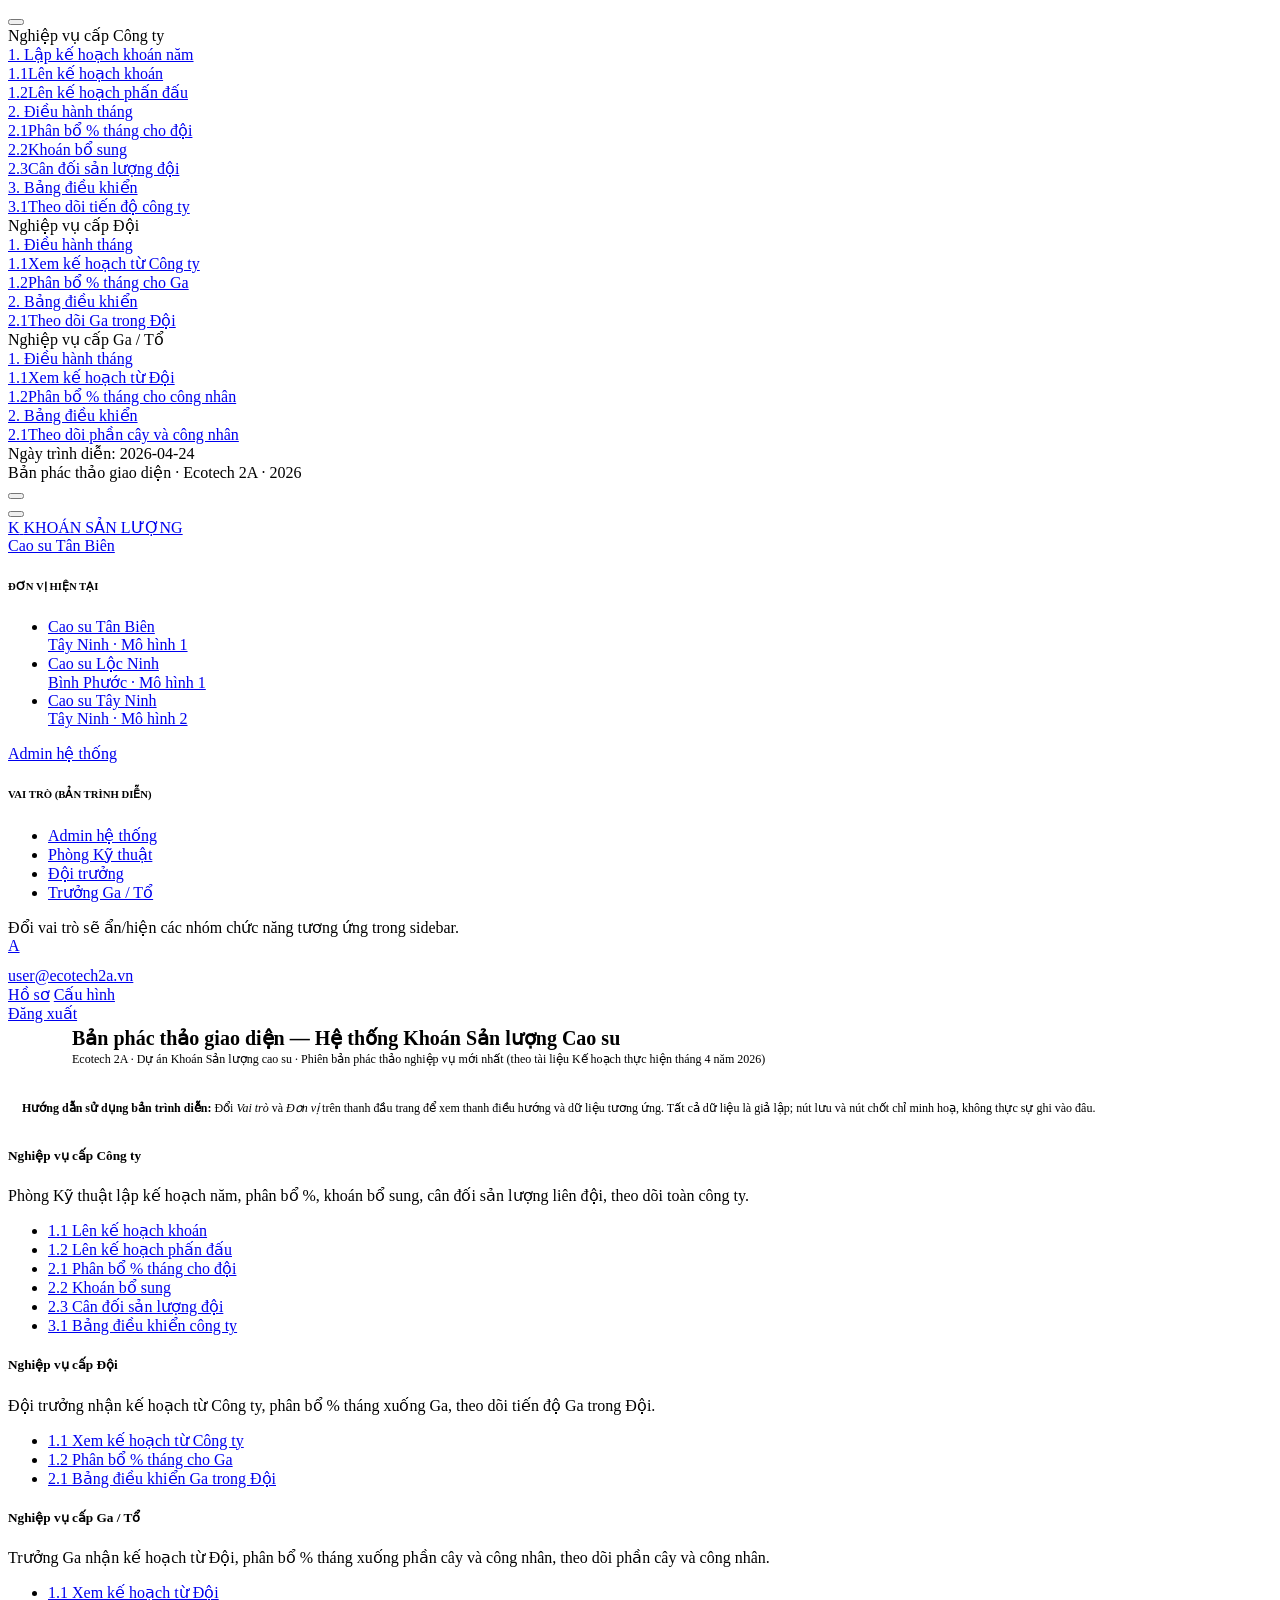
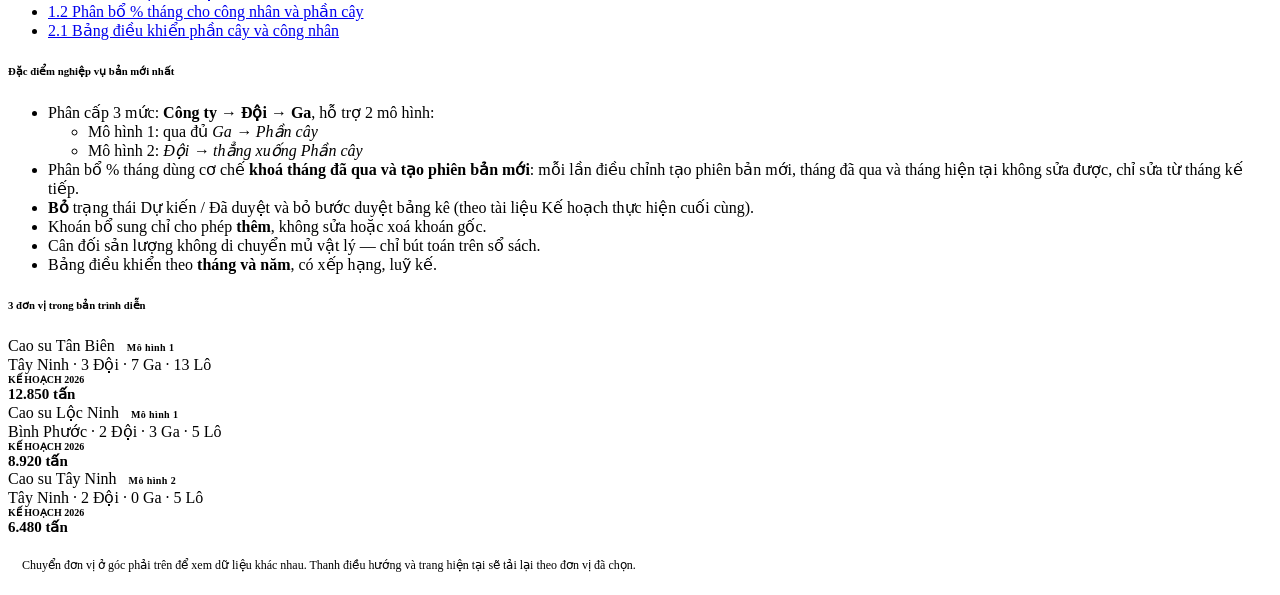
==== index.html @ 20c1fb29 "new ui" ====
<!DOCTYPE html>
<html lang="vi" data-bs-theme="dark">
<head>
	<meta charset="utf-8">
	<title>Khoán sản lượng — Trang chủ bản trình diễn</title>
	<meta name="viewport" content="width=device-width, initial-scale=1">
	<link href="../hud_admin_v2.3/template_html/dist/assets/css/vendor.min.css" rel="stylesheet">
	<link href="../hud_admin_v2.3/template_html/dist/assets/css/app.min.css" rel="stylesheet">
	<link href="_app.css" rel="stylesheet">
</head>
<body>
	<div id="app" class="app">
		<div id="content" class="app-content">

			<div class="ksl-page-header">
				<div class="page-icon"><i class="bi bi-house-door-fill"></i></div>
				<div>
					<h1>Bản phác thảo giao diện — Hệ thống Khoán Sản lượng Cao su</h1>
					<div class="subtitle">Ecotech 2A · Dự án Khoán Sản lượng cao su · Phiên bản phác thảo nghiệp vụ mới nhất (theo tài liệu Kế hoạch thực hiện tháng 4 năm 2026)</div>
				</div>
			</div>

			<div class="ksl-note info mb-3">
				<strong>Hướng dẫn sử dụng bản trình diễn:</strong> Đổi <em>Vai trò</em> và <em>Đơn vị</em> trên thanh đầu trang để xem thanh điều hướng và dữ liệu tương ứng. Tất cả dữ liệu là giả lập; nút lưu và nút chốt chỉ minh hoạ, không thực sự ghi vào đâu.
			</div>

			<div class="row">
				<div class="col-xl-4 col-lg-6 mb-3">
					<div class="card h-100">
						<div class="card-body">
							<div class="d-flex align-items-center mb-3">
								<i class="bi bi-building-fill fs-3 text-theme me-2"></i>
								<h5 class="mb-0 fw-bold">Nghiệp vụ cấp Công ty</h5>
							</div>
							<p class="small text-inverse text-opacity-60 mb-3">Phòng Kỹ thuật lập kế hoạch năm, phân bổ %, khoán bổ sung, cân đối sản lượng liên đội, theo dõi toàn công ty.</p>
							<ul class="list-unstyled small mb-3">
								<li class="mb-1"><a href="cty-1-1-ke-hoach-khoan.html" class="text-decoration-none text-inverse"><i class="bi bi-chevron-right me-1 text-theme"></i>1.1 Lên kế hoạch khoán</a></li>
								<li class="mb-1"><a href="cty-1-2-ke-hoach-phan-dau.html" class="text-decoration-none text-inverse"><i class="bi bi-chevron-right me-1 text-theme"></i>1.2 Lên kế hoạch phấn đấu</a></li>
								<li class="mb-1"><a href="cty-2-1-phan-bo-thang.html" class="text-decoration-none text-inverse"><i class="bi bi-chevron-right me-1 text-theme"></i>2.1 Phân bổ % tháng cho đội</a></li>
								<li class="mb-1"><a href="cty-2-2-khoan-bo-sung.html" class="text-decoration-none text-inverse"><i class="bi bi-chevron-right me-1 text-theme"></i>2.2 Khoán bổ sung</a></li>
								<li class="mb-1"><a href="cty-2-3-can-doi-san-luong.html" class="text-decoration-none text-inverse"><i class="bi bi-chevron-right me-1 text-theme"></i>2.3 Cân đối sản lượng đội</a></li>
								<li class="mb-1"><a href="cty-3-1-dashboard.html" class="text-decoration-none text-inverse"><i class="bi bi-chevron-right me-1 text-theme"></i>3.1 Bảng điều khiển công ty</a></li>
							</ul>
						</div>
						<div class="card-arrow">
							<div class="card-arrow-top-left"></div><div class="card-arrow-top-right"></div>
							<div class="card-arrow-bottom-left"></div><div class="card-arrow-bottom-right"></div>
						</div>
					</div>
				</div>

				<div class="col-xl-4 col-lg-6 mb-3">
					<div class="card h-100">
						<div class="card-body">
							<div class="d-flex align-items-center mb-3">
								<i class="bi bi-people-fill fs-3 text-warning me-2"></i>
								<h5 class="mb-0 fw-bold">Nghiệp vụ cấp Đội</h5>
							</div>
							<p class="small text-inverse text-opacity-60 mb-3">Đội trưởng nhận kế hoạch từ Công ty, phân bổ % tháng xuống Ga, theo dõi tiến độ Ga trong Đội.</p>
							<ul class="list-unstyled small mb-3">
								<li class="mb-1"><a href="doi-1-1-xem-kh.html" class="text-decoration-none text-inverse"><i class="bi bi-chevron-right me-1 text-warning"></i>1.1 Xem kế hoạch từ Công ty</a></li>
								<li class="mb-1"><a href="doi-1-2-phan-bo-thang.html" class="text-decoration-none text-inverse"><i class="bi bi-chevron-right me-1 text-warning"></i>1.2 Phân bổ % tháng cho Ga</a></li>
								<li class="mb-1"><a href="doi-2-1-dashboard.html" class="text-decoration-none text-inverse"><i class="bi bi-chevron-right me-1 text-warning"></i>2.1 Bảng điều khiển Ga trong Đội</a></li>
							</ul>
						</div>
						<div class="card-arrow">
							<div class="card-arrow-top-left"></div><div class="card-arrow-top-right"></div>
							<div class="card-arrow-bottom-left"></div><div class="card-arrow-bottom-right"></div>
						</div>
					</div>
				</div>

				<div class="col-xl-4 col-lg-6 mb-3">
					<div class="card h-100">
						<div class="card-body">
							<div class="d-flex align-items-center mb-3">
								<i class="bi bi-diagram-3-fill fs-3 text-info me-2"></i>
								<h5 class="mb-0 fw-bold">Nghiệp vụ cấp Ga / Tổ</h5>
							</div>
							<p class="small text-inverse text-opacity-60 mb-3">Trưởng Ga nhận kế hoạch từ Đội, phân bổ % tháng xuống phần cây và công nhân, theo dõi phần cây và công nhân.</p>
							<ul class="list-unstyled small mb-3">
								<li class="mb-1"><a href="ga-1-1-xem-kh.html" class="text-decoration-none text-inverse"><i class="bi bi-chevron-right me-1 text-info"></i>1.1 Xem kế hoạch từ Đội</a></li>
								<li class="mb-1"><a href="ga-1-2-phan-bo-thang.html" class="text-decoration-none text-inverse"><i class="bi bi-chevron-right me-1 text-info"></i>1.2 Phân bổ % tháng cho công nhân và phần cây</a></li>
								<li class="mb-1"><a href="ga-2-1-dashboard.html" class="text-decoration-none text-inverse"><i class="bi bi-chevron-right me-1 text-info"></i>2.1 Bảng điều khiển phần cây và công nhân</a></li>
							</ul>
						</div>
						<div class="card-arrow">
							<div class="card-arrow-top-left"></div><div class="card-arrow-top-right"></div>
							<div class="card-arrow-bottom-left"></div><div class="card-arrow-bottom-right"></div>
						</div>
					</div>
				</div>
			</div>

			<div class="row mt-2">
				<div class="col-lg-6 mb-3">
					<div class="card h-100">
						<div class="card-body">
							<h6 class="fw-bold mb-3"><i class="bi bi-lightbulb-fill me-2 text-theme"></i>Đặc điểm nghiệp vụ bản mới nhất</h6>
							<ul class="small text-inverse text-opacity-75 ps-3 mb-0">
								<li>Phân cấp 3 mức: <strong>Công ty → Đội → Ga</strong>, hỗ trợ 2 mô hình:
									<ul class="mt-1">
										<li>Mô hình 1: qua đủ <em>Ga → Phần cây</em></li>
										<li>Mô hình 2: <em>Đội → thẳng xuống Phần cây</em></li>
									</ul>
								</li>
								<li class="mt-1">Phân bổ % tháng dùng cơ chế <strong>khoá tháng đã qua và tạo phiên bản mới</strong>: mỗi lần điều chỉnh tạo phiên bản mới, tháng đã qua và tháng hiện tại không sửa được, chỉ sửa từ tháng kế tiếp.</li>
								<li class="mt-1"><strong>Bỏ</strong> trạng thái Dự kiến / Đã duyệt và bỏ bước duyệt bảng kê (theo tài liệu Kế hoạch thực hiện cuối cùng).</li>
								<li class="mt-1">Khoán bổ sung chỉ cho phép <strong>thêm</strong>, không sửa hoặc xoá khoán gốc.</li>
								<li class="mt-1">Cân đối sản lượng không di chuyển mủ vật lý — chỉ bút toán trên sổ sách.</li>
								<li class="mt-1">Bảng điều khiển theo <strong>tháng và năm</strong>, có xếp hạng, luỹ kế.</li>
							</ul>
						</div>
						<div class="card-arrow">
							<div class="card-arrow-top-left"></div><div class="card-arrow-top-right"></div>
							<div class="card-arrow-bottom-left"></div><div class="card-arrow-bottom-right"></div>
						</div>
					</div>
				</div>

				<div class="col-lg-6 mb-3">
					<div class="card h-100">
						<div class="card-body">
							<h6 class="fw-bold mb-3"><i class="bi bi-building-gear me-2 text-theme"></i>3 đơn vị trong bản trình diễn</h6>
							<div class="row g-2" id="company-cards"></div>
							<div class="ksl-note mt-3 mb-0">
								Chuyển đơn vị ở góc phải trên để xem dữ liệu khác nhau. Thanh điều hướng và trang hiện tại sẽ tải lại theo đơn vị đã chọn.
							</div>
						</div>
						<div class="card-arrow">
							<div class="card-arrow-top-left"></div><div class="card-arrow-top-right"></div>
							<div class="card-arrow-bottom-left"></div><div class="card-arrow-bottom-right"></div>
						</div>
					</div>
				</div>
			</div>

		</div>
	</div>

	<script src="_data.js"></script>
	<script src="_shell.js"></script>
	<script>Shell.render({ activePageId: 'home', scope: 'none' });</script>

	<script src="../hud_admin_v2.3/template_html/dist/assets/js/vendor.min.js"></script>
	<script src="../hud_admin_v2.3/template_html/dist/assets/js/app.min.js"></script>

	<script>
	(function () {
		const box = document.getElementById('company-cards');
		if (!box) return;
		box.innerHTML = KSL_DATA.companies.map(c => {
			const teamCount = c.teams.length;
			const stationCount = c.teams.reduce((s, t) => s + (t.stations ? t.stations.length : 0), 0);
			const lotCount = KSL_DATA.flatLots(c).length;
			return `<div class="col-12">
				<div class="d-flex align-items-center p-2 rounded-3" style="background:rgba(var(--bs-inverse-rgb),0.04);border:1px solid rgba(var(--bs-inverse-rgb),0.06);">
					<div class="me-2 fs-4 text-theme"><i class="bi ${c.logoIcon}"></i></div>
					<div class="flex-1">
						<div class="fw-bold">${c.name}
							<span class="ksl-model-tag ms-2">Mô hình ${c.model}</span>
						</div>
						<div class="small text-inverse text-opacity-50">${c.address} · ${teamCount} Đội · ${stationCount} Ga · ${lotCount} Lô</div>
					</div>
					<div class="ksl-stat-inline text-end me-2">
						<div class="lbl">Kế hoạch ${KSL_DATA.currentYear}</div>
						<div class="val">${KSL_DATA.fmtTon(c.plans[KSL_DATA.currentYear] ? c.plans[KSL_DATA.currentYear].total : 0)}</div>
					</div>
				</div>
			</div>`;
		}).join('');
	})();
	</script>
</body>
</html>
---- _app.css ----
/* ============================================================
 * Khoán Sản lượng Cao su — Custom overrides
 * ============================================================ */

/* Scope bar (thanh ngữ cảnh công ty/đội/ga) */
.ksl-scope-bar {
  font-size: 12px;
}
.ksl-scope-bar .form-select-sm {
  font-size: 12px;
  background-color: rgba(var(--bs-inverse-rgb), 0.06);
  border-color: rgba(var(--bs-inverse-rgb), 0.15);
  color: var(--bs-inverse);
}

/* Thẻ chỉ số tổng quan */
.ksl-kpi {
  padding: 16px 18px;
  border-radius: 8px;
  background: rgba(var(--bs-inverse-rgb), 0.04);
  border: 1px solid rgba(var(--bs-inverse-rgb), 0.08);
  position: relative;
  overflow: hidden;
  min-height: 110px;
}
.ksl-kpi .lbl {
  font-size: 10px;
  font-weight: 800;
  letter-spacing: .05em;
  text-transform: uppercase;
  color: rgba(var(--bs-inverse-rgb), 0.5);
  margin-bottom: 8px;
}
.ksl-kpi .val {
  font-size: 28px;
  font-weight: 800;
  line-height: 1.1;
  color: var(--bs-inverse);
}
.ksl-kpi .unit {
  font-size: 13px;
  font-weight: 500;
  opacity: 0.6;
  margin-left: 3px;
}
.ksl-kpi .sub {
  margin-top: 10px;
  font-size: 11px;
  color: rgba(var(--bs-inverse-rgb), 0.55);
}
.ksl-kpi.accent-theme { border-color: rgba(var(--bs-theme-rgb), 0.3); background: rgba(var(--bs-theme-rgb), 0.06); }
.ksl-kpi.accent-theme .val { color: var(--bs-theme); }
.ksl-kpi.accent-warn { border-color: rgba(var(--bs-warning-rgb), 0.3); background: rgba(var(--bs-warning-rgb), 0.06); }
.ksl-kpi.accent-warn .val { color: var(--bs-warning); }
.ksl-kpi.accent-danger { border-color: rgba(var(--bs-danger-rgb), 0.3); background: rgba(var(--bs-danger-rgb), 0.06); }
.ksl-kpi.accent-danger .val { color: var(--bs-danger); }
.ksl-kpi.accent-info { border-color: rgba(var(--bs-info-rgb), 0.3); background: rgba(var(--bs-info-rgb), 0.06); }
.ksl-kpi.accent-info .val { color: var(--bs-info); }

/* Status badges */
.ksl-status {
  display: inline-flex; align-items: center; gap: 4px;
  padding: 2px 8px;
  border-radius: 12px;
  font-size: 10.5px;
  font-weight: 700;
  letter-spacing: .02em;
}
.ksl-status.locked { background: rgba(var(--bs-success-rgb), 0.15); color: #5bd97a; }
.ksl-status.draft { background: rgba(var(--bs-warning-rgb), 0.15); color: #ffc940; }
.ksl-status.none  { background: rgba(var(--bs-inverse-rgb), 0.08); color: rgba(var(--bs-inverse-rgb), 0.5); }
.ksl-status.danger { background: rgba(var(--bs-danger-rgb), 0.15); color: #ff6b6b; }
.ksl-status.info { background: rgba(var(--bs-info-rgb), 0.15); color: #5bc0de; }

/* Bảng phân bổ % tháng */
.ksl-monthly-grid {
  font-size: 12px;
  border-collapse: separate;
  border-spacing: 0;
}
.ksl-monthly-grid th, .ksl-monthly-grid td {
  text-align: center;
  padding: 8px 6px;
  border: 1px solid rgba(var(--bs-inverse-rgb), 0.08);
}
.ksl-monthly-grid th {
  background: rgba(var(--bs-inverse-rgb), 0.05);
  font-weight: 700;
  color: rgba(var(--bs-inverse-rgb), 0.7);
  font-size: 11px;
  text-transform: uppercase;
}
.ksl-monthly-grid th.sticky-col,
.ksl-monthly-grid td.sticky-col {
  position: sticky;
  left: 0;
  background: var(--bs-component-bg);
  text-align: left;
  font-weight: 600;
  min-width: 180px;
  z-index: 2;
}
.ksl-monthly-grid td.month-past {
  background: rgba(var(--bs-inverse-rgb), 0.04);
  color: rgba(var(--bs-inverse-rgb), 0.55);
}
.ksl-monthly-grid td.month-current {
  background: rgba(var(--bs-warning-rgb), 0.1);
  color: var(--bs-warning);
  font-weight: 700;
}
.ksl-monthly-grid td.month-future {
  background: rgba(var(--bs-theme-rgb), 0.04);
}
.ksl-monthly-grid td.month-future input {
  background: transparent;
  border: 1px solid rgba(var(--bs-theme-rgb), 0.25);
  color: var(--bs-inverse);
  text-align: center;
  width: 60px;
  padding: 2px 4px;
  border-radius: 4px;
  font-weight: 700;
}
.ksl-monthly-grid td.month-future input:focus {
  outline: none;
  border-color: var(--bs-theme);
  background: rgba(var(--bs-theme-rgb), 0.1);
}
.ksl-monthly-grid td.readonly {
  color: rgba(var(--bs-inverse-rgb), 0.5);
}
.ksl-monthly-grid tr.total-row td {
  background: rgba(var(--bs-inverse-rgb), 0.08);
  font-weight: 800;
  color: var(--bs-inverse);
}
.ksl-monthly-grid tr.total-row td.sticky-col {
  background: rgba(var(--bs-inverse-rgb), 0.08);
}

/* Nhãn phiên bản */
.ksl-version-pill {
  display: inline-flex;
  align-items: center;
  gap: 6px;
  padding: 4px 10px;
  border-radius: 20px;
  background: rgba(var(--bs-theme-rgb), 0.1);
  border: 1px solid rgba(var(--bs-theme-rgb), 0.25);
  color: var(--bs-theme);
  font-size: 11px;
  font-weight: 700;
}

/* Timeline step */
.ksl-step-badge {
  display: inline-flex;
  align-items: center;
  gap: 6px;
  padding: 2px 10px;
  background: rgba(var(--bs-theme-rgb), 0.1);
  color: var(--bs-theme);
  border-radius: 4px;
  font-size: 11px;
  font-weight: 700;
}

/* Progress bar thinner */
.ksl-progress {
  height: 6px;
  border-radius: 3px;
  background: rgba(var(--bs-inverse-rgb), 0.08);
  overflow: hidden;
  position: relative;
}
.ksl-progress > span {
  display: block; height: 100%;
  background: var(--bs-theme);
  border-radius: 3px;
}
.ksl-progress > span.warn { background: var(--bs-warning); }
.ksl-progress > span.danger { background: var(--bs-danger); }
.ksl-progress > span.over { background: linear-gradient(90deg, var(--bs-theme) 0%, #fff 100%); }

/* Horizontal bar compact */
.ksl-hbar { height: 4px; border-radius: 2px; background: rgba(var(--bs-inverse-rgb), 0.1); position: relative; }
.ksl-hbar > span { display: block; height: 100%; border-radius: 2px; background: var(--bs-theme); }
.ksl-hbar > span.warn { background: var(--bs-warning); }
.ksl-hbar > span.danger { background: var(--bs-danger); }

/* Small stat */
.ksl-stat-inline .lbl { font-size: 10px; color: rgba(var(--bs-inverse-rgb), 0.5); text-transform: uppercase; font-weight: 700; }
.ksl-stat-inline .val { font-size: 15px; font-weight: 700; color: var(--bs-inverse); }

/* Model tag */
.ksl-model-tag {
  display: inline-block;
  padding: 2px 8px;
  border-radius: 4px;
  background: rgba(var(--bs-theme-rgb), 0.12);
  color: var(--bs-theme);
  font-size: 10px;
  font-weight: 700;
  letter-spacing: .04em;
}

/* Guideline box — note/warn */
.ksl-note {
  border-left: 3px solid var(--bs-theme);
  background: rgba(var(--bs-theme-rgb), 0.06);
  padding: 10px 14px;
  border-radius: 4px;
  margin: 12px 0;
  font-size: 12px;
  color: rgba(var(--bs-inverse-rgb), 0.8);
}
.ksl-note.warn {
  border-left-color: var(--bs-warning);
  background: rgba(var(--bs-warning-rgb), 0.06);
}
.ksl-note.info {
  border-left-color: var(--bs-info);
  background: rgba(var(--bs-info-rgb), 0.06);
}
.ksl-note strong { color: var(--bs-inverse); }

/* Table zebra subtle */
.table-ksl td, .table-ksl th { vertical-align: middle; }
.table-ksl thead th { font-size: 11px; text-transform: uppercase; letter-spacing: .03em; color: rgba(var(--bs-inverse-rgb), 0.6); }

/* Breadcrumb page header */
.ksl-page-header {
  display: flex; align-items: center; gap: 16px;
  margin-bottom: 20px;
}
.ksl-page-header .page-icon {
  width: 48px; height: 48px; border-radius: 10px;
  background: rgba(var(--bs-theme-rgb), 0.15);
  color: var(--bs-theme);
  display: flex; align-items: center; justify-content: center;
  font-size: 22px;
}
.ksl-page-header h1 {
  font-size: 20px; font-weight: 800; margin: 0; color: var(--bs-inverse);
}
.ksl-page-header .subtitle {
  font-size: 12px; color: rgba(var(--bs-inverse-rgb), 0.55);
  margin-top: 2px;
}

/* Ranking list */
.ksl-rank-row {
  display: flex; align-items: center; gap: 10px;
  padding: 8px 10px;
  border-radius: 6px;
  border: 1px solid rgba(var(--bs-inverse-rgb), 0.06);
  margin-bottom: 6px;
  background: rgba(var(--bs-inverse-rgb), 0.02);
}
.ksl-rank-row .rnk {
  width: 28px; height: 28px; border-radius: 50%;
  background: rgba(var(--bs-inverse-rgb), 0.08);
  display: flex; align-items: center; justify-content: center;
  font-weight: 800; font-size: 12px;
}
.ksl-rank-row .rnk.gold   { background: rgba(255, 193, 7, 0.2); color: #ffc107; }
.ksl-rank-row .rnk.silver { background: rgba(200, 200, 200, 0.2); color: #ccc; }
.ksl-rank-row .rnk.bronze { background: rgba(205, 127, 50, 0.2); color: #cd7f32; }

/* Input table cell */
.ksl-inline-input {
  background: transparent;
  border: 1px solid rgba(var(--bs-inverse-rgb), 0.15);
  color: var(--bs-inverse);
  border-radius: 4px;
  padding: 4px 8px;
  width: 100%;
  text-align: right;
}
.ksl-inline-input:focus {
  outline: none;
  border-color: var(--bs-theme);
}
.ksl-inline-input[readonly] {
  background: rgba(var(--bs-inverse-rgb), 0.04);
  color: rgba(var(--bs-inverse-rgb), 0.6);
}
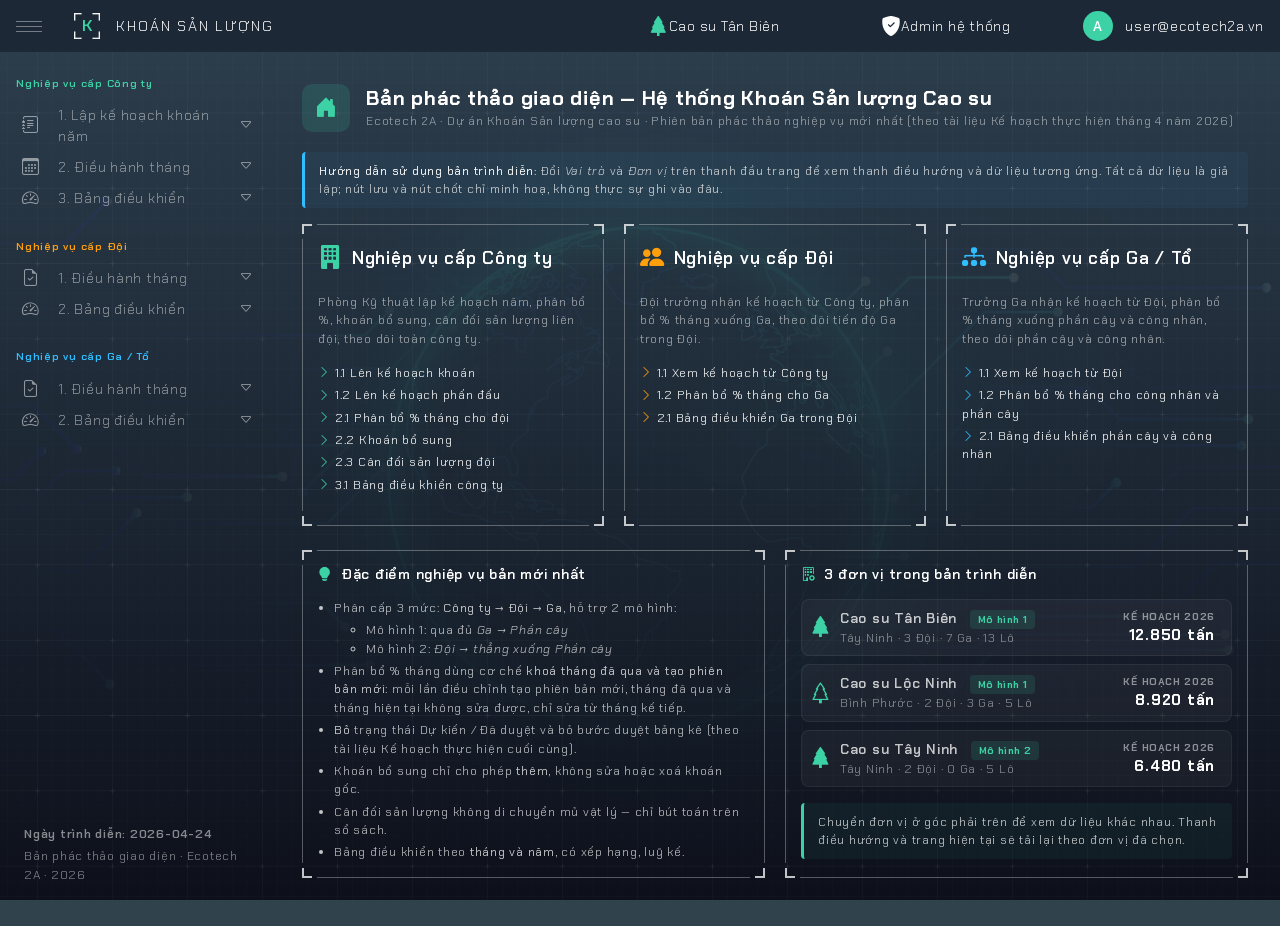
==== commit 13d0d06c: "update template" ====
--- a/index.html
+++ b/index.html
@@ -1,11 +1,11 @@
-<!DOCTYPE html>
+﻿<!DOCTYPE html>
 <html lang="vi" data-bs-theme="dark">
 <head>
 	<meta charset="utf-8">
 	<title>Khoán sản lượng — Trang chủ bản trình diễn</title>
 	<meta name="viewport" content="width=device-width, initial-scale=1">
-	<link href="../hud_admin_v2.3/template_html/dist/assets/css/vendor.min.css" rel="stylesheet">
-	<link href="../hud_admin_v2.3/template_html/dist/assets/css/app.min.css" rel="stylesheet">
+	<link href="hud_admin_v2.3/template_html/dist/assets/css/vendor.min.css" rel="stylesheet">
+	<link href="hud_admin_v2.3/template_html/dist/assets/css/app.min.css" rel="stylesheet">
 	<link href="_app.css" rel="stylesheet">
 </head>
 <body>
@@ -142,8 +142,8 @@
 	<script src="_shell.js"></script>
 	<script>Shell.render({ activePageId: 'home', scope: 'none' });</script>
 
-	<script src="../hud_admin_v2.3/template_html/dist/assets/js/vendor.min.js"></script>
-	<script src="../hud_admin_v2.3/template_html/dist/assets/js/app.min.js"></script>
+	<script src="hud_admin_v2.3/template_html/dist/assets/js/vendor.min.js"></script>
+	<script src="hud_admin_v2.3/template_html/dist/assets/js/app.min.js"></script>
 
 	<script>
 	(function () {
--- a/hud_admin_v2.3/template_html/dist/assets/css/app.min.css
+++ b/hud_admin_v2.3/template_html/dist/assets/css/app.min.css
@@ -0,0 +1,8 @@
+@charset "UTF-8";@import url(https://fonts.googleapis.com/css2?family=Chakra+Petch:wght@300;400;500;600;700&display=swap);/*!
+ * HUD v2.3.0 (https://seantheme.com/hud/)
+ * Copyright 2023 SeanTheme
+ *//*!
+ * Bootstrap  v5.3.2 (https://getbootstrap.com/)
+ * Copyright 2011-2023 The Bootstrap Authors
+ * Licensed under MIT (https://github.com/twbs/bootstrap/blob/main/LICENSE)
+ */:root,[data-bs-theme=light]{--bs-blue:#0271ff;--bs-indigo:#5c25ff;--bs-purple:#b90dff;--bs-pink:#e61079;--bs-red:#e00000;--bs-orange:#ff9f0c;--bs-yellow:#f9e80d;--bs-green:#148922;--bs-teal:#249d79;--bs-cyan:#009be3;--bs-black:#000000;--bs-white:#FFFFFF;--bs-gray:#526872;--bs-gray-dark:#35434a;--bs-gray-100:#c0cacf;--bs-gray-200:#a8b6bc;--bs-gray-300:#90a2aa;--bs-gray-400:#798e98;--bs-gray-500:#617a86;--bs-gray-600:#526872;--bs-gray-700:#44555e;--bs-gray-800:#35434a;--bs-gray-900:#273136;--bs-default:#798e98;--bs-theme:#249d79;--bs-theme-color:#FFFFFF;--bs-primary:#0271ff;--bs-secondary:#798e98;--bs-warning:#ff9f0c;--bs-danger:#e00000;--bs-success:#249d79;--bs-inverse:#000000;--bs-info:#009be3;--bs-dark:#35434a;--bs-black:#000000;--bs-white:#FFFFFF;--bs-purple:#b90dff;--bs-indigo:#5c25ff;--bs-red:#e00000;--bs-pink:#e61079;--bs-green:#148922;--bs-yellow:#f9e80d;--bs-teal:#249d79;--bs-muted:#617a86;--bs-light:#c0cacf;--bs-lime:#50b00a;--bs-gray-100:#c0cacf;--bs-gray-200:#a8b6bc;--bs-gray-300:#90a2aa;--bs-gray-400:#798e98;--bs-gray-500:#617a86;--bs-gray-600:#526872;--bs-gray-700:#44555e;--bs-gray-800:#35434a;--bs-gray-900:#273136;--bs-default-rgb:121,142,152;--bs-theme-rgb:36,157,121;--bs-theme-color-rgb:255,255,255;--bs-primary-rgb:2,113,255;--bs-secondary-rgb:121,142,152;--bs-warning-rgb:255,159,12;--bs-danger-rgb:224,0,0;--bs-success-rgb:36,157,121;--bs-inverse-rgb:0,0,0;--bs-info-rgb:0,155,227;--bs-dark-rgb:53,67,74;--bs-black-rgb:0,0,0;--bs-white-rgb:255,255,255;--bs-purple-rgb:185,13,255;--bs-indigo-rgb:92,37,255;--bs-red-rgb:224,0,0;--bs-pink-rgb:230,16,121;--bs-green-rgb:20,137,34;--bs-yellow-rgb:249,232,13;--bs-teal-rgb:36,157,121;--bs-muted-rgb:97,122,134;--bs-light-rgb:192,202,207;--bs-lime-rgb:80,176,10;--bs-gray-100-rgb:192,202,207;--bs-gray-200-rgb:168,182,188;--bs-gray-300-rgb:144,162,170;--bs-gray-400-rgb:121,142,152;--bs-gray-500-rgb:97,122,134;--bs-gray-600-rgb:82,104,114;--bs-gray-700-rgb:68,85,94;--bs-gray-800-rgb:53,67,74;--bs-gray-900-rgb:39,49,54;--bs-primary-text-emphasis:#012d66;--bs-secondary-text-emphasis:#30393d;--bs-success-text-emphasis:#0e3f30;--bs-info-text-emphasis:#003e5b;--bs-warning-text-emphasis:#664005;--bs-danger-text-emphasis:#5a0000;--bs-light-text-emphasis:#44555e;--bs-dark-text-emphasis:#44555e;--bs-primary-bg-subtle:#cce3ff;--bs-secondary-bg-subtle:#c0cacf;--bs-success-bg-subtle:#d0e7d3;--bs-info-bg-subtle:#ccebf9;--bs-warning-bg-subtle:#fefacf;--bs-danger-bg-subtle:#f9cccc;--bs-light-bg-subtle:#e0e5e7;--bs-dark-bg-subtle:#798e98;--bs-primary-border-subtle:#9ac6ff;--bs-secondary-border-subtle:#a8b6bc;--bs-success-border-subtle:#a1d0a7;--bs-info-border-subtle:#99d7f4;--bs-warning-border-subtle:#fdf69e;--bs-danger-border-subtle:#f39999;--bs-light-border-subtle:#a8b6bc;--bs-dark-border-subtle:#617a86;--bs-white-rgb:255,255,255;--bs-black-rgb:0,0,0;--bs-font-sans-serif:system-ui,-apple-system,"Segoe UI",Roboto,"Helvetica Neue","Noto Sans","Liberation Sans",Arial,sans-serif,"Apple Color Emoji","Segoe UI Emoji","Segoe UI Symbol","Noto Color Emoji";--bs-font-monospace:SFMono-Regular,Menlo,Monaco,Consolas,"Liberation Mono","Courier New",monospace;--bs-gradient:linear-gradient(180deg, rgba(255, 255, 255, 0.15), rgba(255, 255, 255, 0));--bs-body-font-family:"Chakra Petch",sans-serif;--bs-body-font-size:0.875rem;--bs-body-font-weight:400;--bs-body-line-height:1.5;--bs-body-color:rgba(0, 0, 0, 0.75);--bs-body-color-rgb:0,0,0;--bs-body-bg:#FFFFFF;--bs-body-bg-rgb:255,255,255;--bs-emphasis-color:#000000;--bs-emphasis-color-rgb:0,0,0;--bs-secondary-color:rgba(0, 0, 0, 0.75);--bs-secondary-color-rgb:0,0,0;--bs-secondary-bg:#c0cacf;--bs-secondary-bg-rgb:192,202,207;--bs-tertiary-color:rgba(0, 0, 0, 0.5);--bs-tertiary-color-rgb:0,0,0;--bs-tertiary-bg:rgba(0, 0, 0, 0.1);--bs-tertiary-bg-rgb:0,0,0;--bs-heading-color:#000000;--bs-link-color:#249d79;--bs-link-color-rgb:36,157,121;--bs-link-decoration:underline;--bs-link-hover-color:rgba(36, 157, 121, 0.5);--bs-link-hover-color-rgb:36,157,121;--bs-code-color:#e61079;--bs-highlight-color:rgba(0, 0, 0, 0.75);--bs-highlight-bg:#fefacf;--bs-border-width:1px;--bs-border-style:solid;--bs-border-color:rgba(0, 0, 0, 0.2);--bs-border-color-translucent:rgba(0, 0, 0, 0.1);--bs-border-radius:4px;--bs-border-radius-sm:2px;--bs-border-radius-lg:8px;--bs-border-radius-xl:1rem;--bs-border-radius-xxl:2rem;--bs-border-radius-2xl:var(--bs-border-radius-xxl);--bs-border-radius-pill:50rem;--bs-box-shadow:0 0.5rem 1rem rgba(var(--bs-inverse-rgb), 0.075);--bs-box-shadow-sm:0 0.125rem 0.25rem rgba(var(--bs-inverse-rgb), 0.035);--bs-box-shadow-lg:0 1rem 3rem rgba(var(--bs-inverse-rgb), 0.175);--bs-box-shadow-inset:inset 0 1px 2px rgba(var(--bs-inverse-rgb), 0.075);--bs-focus-ring-width:0.25rem;--bs-focus-ring-opacity:0.25;--bs-focus-ring-color:rgba(2, 113, 255, 0.25);--bs-form-valid-color:#249d79;--bs-form-valid-border-color:#249d79;--bs-form-invalid-color:#e00000;--bs-form-invalid-border-color:#e00000}[data-bs-theme=dark]{color-scheme:dark;--bs-body-color:rgba(255, 255, 255, 0.75);--bs-body-color-rgb:255,255,255;--bs-body-bg:#1d2835;--bs-body-bg-rgb:29,40,53;--bs-emphasis-color:#c0cacf;--bs-emphasis-color-rgb:192,202,207;--bs-secondary-color:rgba(255, 255, 255, 0.75);--bs-secondary-color-rgb:255,255,255;--bs-secondary-bg:#35434a;--bs-secondary-bg-rgb:53,67,74;--bs-tertiary-color:rgba(255, 255, 255, 0.5);--bs-tertiary-color-rgb:255,255,255;--bs-tertiary-bg:rgba(0, 0, 0, 0.1);--bs-tertiary-bg-rgb:0,0,0;--bs-primary-text-emphasis:#67aaff;--bs-secondary-text-emphasis:#90a2aa;--bs-success-text-emphasis:#72b87a;--bs-info-text-emphasis:#66c3ee;--bs-warning-text-emphasis:#fbf16e;--bs-danger-text-emphasis:#ec6666;--bs-light-text-emphasis:#c0cacf;--bs-dark-text-emphasis:#90a2aa;--bs-primary-bg-subtle:#001733;--bs-secondary-bg-subtle:#273136;--bs-success-bg-subtle:#041b07;--bs-info-bg-subtle:#001f2d;--bs-warning-bg-subtle:#322e03;--bs-danger-bg-subtle:#2d0000;--bs-light-bg-subtle:#35434a;--bs-dark-bg-subtle:#1b2225;--bs-primary-border-subtle:#014499;--bs-secondary-border-subtle:#44555e;--bs-success-border-subtle:#0c5214;--bs-info-border-subtle:#003e5b;--bs-warning-border-subtle:#645d05;--bs-danger-border-subtle:#860000;--bs-light-border-subtle:#44555e;--bs-dark-border-subtle:#35434a;--bs-heading-color:#fff;--bs-link-color:#67aaff;--bs-link-hover-color:#9ac6ff;--bs-link-color-rgb:103,170,255;--bs-link-hover-color-rgb:154,198,255;--bs-code-color:#f070af;--bs-highlight-color:rgba(255, 255, 255, 0.75);--bs-highlight-bg:#645d05;--bs-border-color:rgba(255, 255, 255, 0.25);--bs-border-color-translucent:rgba(255, 255, 255, 0.25);--bs-form-valid-color:#72b87a;--bs-form-valid-border-color:#72b87a;--bs-form-invalid-color:#ec6666;--bs-form-invalid-border-color:#ec6666}*,::after,::before{box-sizing:border-box}@media (prefers-reduced-motion:no-preference){:root{scroll-behavior:smooth}}body{margin:0;font-family:var(--bs-body-font-family);font-size:var(--bs-body-font-size);font-weight:var(--bs-body-font-weight);line-height:var(--bs-body-line-height);color:var(--bs-body-color);text-align:var(--bs-body-text-align);background-color:var(--bs-body-bg);-webkit-text-size-adjust:100%;-webkit-tap-highlight-color:transparent}hr{margin:1rem 0;color:inherit;border:0;border-top:var(--bs-border-width) solid;opacity:.25}.h1,.h2,.h3,.h4,.h5,.h6,h1,h2,h3,h4,h5,h6{margin-top:0;margin-bottom:.5rem;font-weight:600;line-height:1.2;color:var(--bs-heading-color)}.h1,h1{font-size:calc(1.34375rem + 1.125vw)}@media (min-width:1200px){.h1,h1{font-size:2.1875rem}}.h2,h2{font-size:calc(1.3rem + .6vw)}@media (min-width:1200px){.h2,h2{font-size:1.75rem}}.h3,h3{font-size:calc(1.278125rem + .3375vw)}@media (min-width:1200px){.h3,h3{font-size:1.53125rem}}.h4,h4{font-size:calc(1.25625rem + .075vw)}@media (min-width:1200px){.h4,h4{font-size:1.3125rem}}.h5,h5{font-size:1.09375rem}.h6,h6{font-size:.875rem}p{margin-top:0;margin-bottom:1rem}abbr[title]{-webkit-text-decoration:underline dotted;text-decoration:underline dotted;cursor:help;-webkit-text-decoration-skip-ink:none;text-decoration-skip-ink:none}address{margin-bottom:1rem;font-style:normal;line-height:inherit}ol,ul{padding-left:2rem}dl,ol,ul{margin-top:0;margin-bottom:1rem}ol ol,ol ul,ul ol,ul ul{margin-bottom:0}dt{font-weight:600}dd{margin-bottom:.5rem;margin-left:0}blockquote{margin:0 0 1rem}b,strong{font-weight:bolder}.small,small{font-size:.875em}.mark,mark{padding:.1875em;color:var(--bs-highlight-color);background-color:var(--bs-highlight-bg)}sub,sup{position:relative;font-size:.75em;line-height:0;vertical-align:baseline}sub{bottom:-.25em}sup{top:-.5em}a{color:rgba(var(--bs-link-color-rgb),var(--bs-link-opacity,1));text-decoration:underline}a:hover{--bs-link-color-rgb:var(--bs-link-hover-color-rgb)}a:not([href]):not([class]),a:not([href]):not([class]):hover{color:inherit;text-decoration:none}code,kbd,pre,samp{font-family:var(--bs-font-monospace);font-size:1em}pre{display:block;margin-top:0;margin-bottom:1rem;overflow:auto;font-size:.875em}pre code{font-size:inherit;color:inherit;word-break:normal}code{font-size:.875em;color:var(--bs-code-color);word-wrap:break-word}a>code{color:inherit}kbd{padding:.1875rem .375rem;font-size:.875em;color:var(--bs-body-bg);background-color:var(--bs-body-color);border-radius:2px}kbd kbd{padding:0;font-size:1em}figure{margin:0 0 1rem}img,svg{vertical-align:middle}table{caption-side:bottom;border-collapse:collapse}caption{padding-top:.5rem;padding-bottom:.5rem;color:#798e98;text-align:left}th{text-align:inherit;text-align:-webkit-match-parent}tbody,td,tfoot,th,thead,tr{border-color:inherit;border-style:solid;border-width:0}label{display:inline-block}button{border-radius:0}button:focus:not(:focus-visible){outline:0}button,input,optgroup,select,textarea{margin:0;font-family:inherit;font-size:inherit;line-height:inherit}button,select{text-transform:none}[role=button]{cursor:pointer}select{word-wrap:normal}select:disabled{opacity:1}[list]:not([type=date]):not([type=datetime-local]):not([type=month]):not([type=week]):not([type=time])::-webkit-calendar-picker-indicator{display:none!important}[type=button],[type=reset],[type=submit],button{-webkit-appearance:button}[type=button]:not(:disabled),[type=reset]:not(:disabled),[type=submit]:not(:disabled),button:not(:disabled){cursor:pointer}::-moz-focus-inner{padding:0;border-style:none}textarea{resize:vertical}fieldset{min-width:0;padding:0;margin:0;border:0}legend{float:left;width:100%;padding:0;margin-bottom:.5rem;font-size:calc(1.275rem + .3vw);line-height:inherit}@media (min-width:1200px){legend{font-size:1.5rem}}legend+*{clear:left}::-webkit-datetime-edit-day-field,::-webkit-datetime-edit-fields-wrapper,::-webkit-datetime-edit-hour-field,::-webkit-datetime-edit-minute,::-webkit-datetime-edit-month-field,::-webkit-datetime-edit-text,::-webkit-datetime-edit-year-field{padding:0}::-webkit-inner-spin-button{height:auto}[type=search]{-webkit-appearance:textfield;outline-offset:-2px}::-webkit-search-decoration{-webkit-appearance:none}::-webkit-color-swatch-wrapper{padding:0}::file-selector-button{font:inherit;-webkit-appearance:button}output{display:inline-block}iframe{border:0}summary{display:list-item;cursor:pointer}progress{vertical-align:baseline}[hidden]{display:none!important}.lead{font-size:1.09375rem;font-weight:300}.display-1{font-size:calc(1.625rem + 4.5vw);font-weight:300;line-height:1.2}@media (min-width:1200px){.display-1{font-size:5rem}}.display-2{font-size:calc(1.575rem + 3.9vw);font-weight:300;line-height:1.2}@media (min-width:1200px){.display-2{font-size:4.5rem}}.display-3{font-size:calc(1.525rem + 3.3vw);font-weight:300;line-height:1.2}@media (min-width:1200px){.display-3{font-size:4rem}}.display-4{font-size:calc(1.475rem + 2.7vw);font-weight:300;line-height:1.2}@media (min-width:1200px){.display-4{font-size:3.5rem}}.display-5{font-size:calc(1.425rem + 2.1vw);font-weight:300;line-height:1.2}@media (min-width:1200px){.display-5{font-size:3rem}}.display-6{font-size:calc(1.375rem + 1.5vw);font-weight:300;line-height:1.2}@media (min-width:1200px){.display-6{font-size:2.5rem}}.list-unstyled{padding-left:0;list-style:none}.list-inline{padding-left:0;list-style:none}.list-inline-item{display:inline-block}.list-inline-item:not(:last-child){margin-right:.5rem}.initialism{font-size:.875em;text-transform:uppercase}.blockquote{margin-bottom:1rem;font-size:1.09375rem}.blockquote>:last-child{margin-bottom:0}.blockquote-footer{margin-top:-1rem;margin-bottom:1rem;font-size:.875em;color:#526872}.blockquote-footer::before{content:"— "}.img-fluid{max-width:100%;height:auto}.img-thumbnail{padding:.25rem;background-color:var(--bs-body-bg);border:var(--bs-border-width) solid var(--bs-border-color);border-radius:var(--bs-border-radius);max-width:100%;height:auto}.figure{display:inline-block}.figure-img{margin-bottom:.5rem;line-height:1}.figure-caption{font-size:.875em;color:var(--bs-secondary-color)}.container,.container-fluid,.container-lg,.container-md,.container-sm,.container-xl,.container-xxl{--bs-gutter-x:20px;--bs-gutter-y:0;width:100%;padding-right:calc(var(--bs-gutter-x) * .5);padding-left:calc(var(--bs-gutter-x) * .5);margin-right:auto;margin-left:auto}@media (min-width:576px){.container,.container-sm{max-width:540px}}@media (min-width:768px){.container,.container-md,.container-sm{max-width:720px}}@media (min-width:992px){.container,.container-lg,.container-md,.container-sm{max-width:960px}}@media (min-width:1200px){.container,.container-lg,.container-md,.container-sm,.container-xl{max-width:1140px}}@media (min-width:1660px){.container,.container-lg,.container-md,.container-sm,.container-xl,.container-xxl{max-width:1320px}}:root{--bs-breakpoint-xs:0;--bs-breakpoint-sm:576px;--bs-breakpoint-md:768px;--bs-breakpoint-lg:992px;--bs-breakpoint-xl:1200px;--bs-breakpoint-xxl:1660px;--bs-breakpoint-xxxl:1900px}.row{--bs-gutter-x:20px;--bs-gutter-y:0;display:flex;flex-wrap:wrap;margin-top:calc(-1 * var(--bs-gutter-y));margin-right:calc(-.5 * var(--bs-gutter-x));margin-left:calc(-.5 * var(--bs-gutter-x))}.row>*{flex-shrink:0;width:100%;max-width:100%;padding-right:calc(var(--bs-gutter-x) * .5);padding-left:calc(var(--bs-gutter-x) * .5);margin-top:var(--bs-gutter-y)}.col{flex:1 0 0%}.row-cols-auto>*{flex:0 0 auto;width:auto}.row-cols-1>*{flex:0 0 auto;width:100%}.row-cols-2>*{flex:0 0 auto;width:50%}.row-cols-3>*{flex:0 0 auto;width:33.33333333%}.row-cols-4>*{flex:0 0 auto;width:25%}.row-cols-5>*{flex:0 0 auto;width:20%}.row-cols-6>*{flex:0 0 auto;width:16.66666667%}.col-auto{flex:0 0 auto;width:auto}.col-1{flex:0 0 auto;width:8.33333333%}.col-2{flex:0 0 auto;width:16.66666667%}.col-3{flex:0 0 auto;width:25%}.col-4{flex:0 0 auto;width:33.33333333%}.col-5{flex:0 0 auto;width:41.66666667%}.col-6{flex:0 0 auto;width:50%}.col-7{flex:0 0 auto;width:58.33333333%}.col-8{flex:0 0 auto;width:66.66666667%}.col-9{flex:0 0 auto;width:75%}.col-10{flex:0 0 auto;width:83.33333333%}.col-11{flex:0 0 auto;width:91.66666667%}.col-12{flex:0 0 auto;width:100%}.offset-1{margin-left:8.33333333%}.offset-2{margin-left:16.66666667%}.offset-3{margin-left:25%}.offset-4{margin-left:33.33333333%}.offset-5{margin-left:41.66666667%}.offset-6{margin-left:50%}.offset-7{margin-left:58.33333333%}.offset-8{margin-left:66.66666667%}.offset-9{margin-left:75%}.offset-10{margin-left:83.33333333%}.offset-11{margin-left:91.66666667%}.g-0,.gx-0{--bs-gutter-x:0}.g-0,.gy-0{--bs-gutter-y:0}.g-1,.gx-1{--bs-gutter-x:0.25rem}.g-1,.gy-1{--bs-gutter-y:0.25rem}.g-2,.gx-2{--bs-gutter-x:0.5rem}.g-2,.gy-2{--bs-gutter-y:0.5rem}.g-3,.gx-3{--bs-gutter-x:1rem}.g-3,.gy-3{--bs-gutter-y:1rem}.g-4,.gx-4{--bs-gutter-x:1.5rem}.g-4,.gy-4{--bs-gutter-y:1.5rem}.g-5,.gx-5{--bs-gutter-x:3rem}.g-5,.gy-5{--bs-gutter-y:3rem}@media (min-width:576px){.col-sm{flex:1 0 0%}.row-cols-sm-auto>*{flex:0 0 auto;width:auto}.row-cols-sm-1>*{flex:0 0 auto;width:100%}.row-cols-sm-2>*{flex:0 0 auto;width:50%}.row-cols-sm-3>*{flex:0 0 auto;width:33.33333333%}.row-cols-sm-4>*{flex:0 0 auto;width:25%}.row-cols-sm-5>*{flex:0 0 auto;width:20%}.row-cols-sm-6>*{flex:0 0 auto;width:16.66666667%}.col-sm-auto{flex:0 0 auto;width:auto}.col-sm-1{flex:0 0 auto;width:8.33333333%}.col-sm-2{flex:0 0 auto;width:16.66666667%}.col-sm-3{flex:0 0 auto;width:25%}.col-sm-4{flex:0 0 auto;width:33.33333333%}.col-sm-5{flex:0 0 auto;width:41.66666667%}.col-sm-6{flex:0 0 auto;width:50%}.col-sm-7{flex:0 0 auto;width:58.33333333%}.col-sm-8{flex:0 0 auto;width:66.66666667%}.col-sm-9{flex:0 0 auto;width:75%}.col-sm-10{flex:0 0 auto;width:83.33333333%}.col-sm-11{flex:0 0 auto;width:91.66666667%}.col-sm-12{flex:0 0 auto;width:100%}.offset-sm-0{margin-left:0}.offset-sm-1{margin-left:8.33333333%}.offset-sm-2{margin-left:16.66666667%}.offset-sm-3{margin-left:25%}.offset-sm-4{margin-left:33.33333333%}.offset-sm-5{margin-left:41.66666667%}.offset-sm-6{margin-left:50%}.offset-sm-7{margin-left:58.33333333%}.offset-sm-8{margin-left:66.66666667%}.offset-sm-9{margin-left:75%}.offset-sm-10{margin-left:83.33333333%}.offset-sm-11{margin-left:91.66666667%}.g-sm-0,.gx-sm-0{--bs-gutter-x:0}.g-sm-0,.gy-sm-0{--bs-gutter-y:0}.g-sm-1,.gx-sm-1{--bs-gutter-x:0.25rem}.g-sm-1,.gy-sm-1{--bs-gutter-y:0.25rem}.g-sm-2,.gx-sm-2{--bs-gutter-x:0.5rem}.g-sm-2,.gy-sm-2{--bs-gutter-y:0.5rem}.g-sm-3,.gx-sm-3{--bs-gutter-x:1rem}.g-sm-3,.gy-sm-3{--bs-gutter-y:1rem}.g-sm-4,.gx-sm-4{--bs-gutter-x:1.5rem}.g-sm-4,.gy-sm-4{--bs-gutter-y:1.5rem}.g-sm-5,.gx-sm-5{--bs-gutter-x:3rem}.g-sm-5,.gy-sm-5{--bs-gutter-y:3rem}}@media (min-width:768px){.col-md{flex:1 0 0%}.row-cols-md-auto>*{flex:0 0 auto;width:auto}.row-cols-md-1>*{flex:0 0 auto;width:100%}.row-cols-md-2>*{flex:0 0 auto;width:50%}.row-cols-md-3>*{flex:0 0 auto;width:33.33333333%}.row-cols-md-4>*{flex:0 0 auto;width:25%}.row-cols-md-5>*{flex:0 0 auto;width:20%}.row-cols-md-6>*{flex:0 0 auto;width:16.66666667%}.col-md-auto{flex:0 0 auto;width:auto}.col-md-1{flex:0 0 auto;width:8.33333333%}.col-md-2{flex:0 0 auto;width:16.66666667%}.col-md-3{flex:0 0 auto;width:25%}.col-md-4{flex:0 0 auto;width:33.33333333%}.col-md-5{flex:0 0 auto;width:41.66666667%}.col-md-6{flex:0 0 auto;width:50%}.col-md-7{flex:0 0 auto;width:58.33333333%}.col-md-8{flex:0 0 auto;width:66.66666667%}.col-md-9{flex:0 0 auto;width:75%}.col-md-10{flex:0 0 auto;width:83.33333333%}.col-md-11{flex:0 0 auto;width:91.66666667%}.col-md-12{flex:0 0 auto;width:100%}.offset-md-0{margin-left:0}.offset-md-1{margin-left:8.33333333%}.offset-md-2{margin-left:16.66666667%}.offset-md-3{margin-left:25%}.offset-md-4{margin-left:33.33333333%}.offset-md-5{margin-left:41.66666667%}.offset-md-6{margin-left:50%}.offset-md-7{margin-left:58.33333333%}.offset-md-8{margin-left:66.66666667%}.offset-md-9{margin-left:75%}.offset-md-10{margin-left:83.33333333%}.offset-md-11{margin-left:91.66666667%}.g-md-0,.gx-md-0{--bs-gutter-x:0}.g-md-0,.gy-md-0{--bs-gutter-y:0}.g-md-1,.gx-md-1{--bs-gutter-x:0.25rem}.g-md-1,.gy-md-1{--bs-gutter-y:0.25rem}.g-md-2,.gx-md-2{--bs-gutter-x:0.5rem}.g-md-2,.gy-md-2{--bs-gutter-y:0.5rem}.g-md-3,.gx-md-3{--bs-gutter-x:1rem}.g-md-3,.gy-md-3{--bs-gutter-y:1rem}.g-md-4,.gx-md-4{--bs-gutter-x:1.5rem}.g-md-4,.gy-md-4{--bs-gutter-y:1.5rem}.g-md-5,.gx-md-5{--bs-gutter-x:3rem}.g-md-5,.gy-md-5{--bs-gutter-y:3rem}}@media (min-width:992px){.col-lg{flex:1 0 0%}.row-cols-lg-auto>*{flex:0 0 auto;width:auto}.row-cols-lg-1>*{flex:0 0 auto;width:100%}.row-cols-lg-2>*{flex:0 0 auto;width:50%}.row-cols-lg-3>*{flex:0 0 auto;width:33.33333333%}.row-cols-lg-4>*{flex:0 0 auto;width:25%}.row-cols-lg-5>*{flex:0 0 auto;width:20%}.row-cols-lg-6>*{flex:0 0 auto;width:16.66666667%}.col-lg-auto{flex:0 0 auto;width:auto}.col-lg-1{flex:0 0 auto;width:8.33333333%}.col-lg-2{flex:0 0 auto;width:16.66666667%}.col-lg-3{flex:0 0 auto;width:25%}.col-lg-4{flex:0 0 auto;width:33.33333333%}.col-lg-5{flex:0 0 auto;width:41.66666667%}.col-lg-6{flex:0 0 auto;width:50%}.col-lg-7{flex:0 0 auto;width:58.33333333%}.col-lg-8{flex:0 0 auto;width:66.66666667%}.col-lg-9{flex:0 0 auto;width:75%}.col-lg-10{flex:0 0 auto;width:83.33333333%}.col-lg-11{flex:0 0 auto;width:91.66666667%}.col-lg-12{flex:0 0 auto;width:100%}.offset-lg-0{margin-left:0}.offset-lg-1{margin-left:8.33333333%}.offset-lg-2{margin-left:16.66666667%}.offset-lg-3{margin-left:25%}.offset-lg-4{margin-left:33.33333333%}.offset-lg-5{margin-left:41.66666667%}.offset-lg-6{margin-left:50%}.offset-lg-7{margin-left:58.33333333%}.offset-lg-8{margin-left:66.66666667%}.offset-lg-9{margin-left:75%}.offset-lg-10{margin-left:83.33333333%}.offset-lg-11{margin-left:91.66666667%}.g-lg-0,.gx-lg-0{--bs-gutter-x:0}.g-lg-0,.gy-lg-0{--bs-gutter-y:0}.g-lg-1,.gx-lg-1{--bs-gutter-x:0.25rem}.g-lg-1,.gy-lg-1{--bs-gutter-y:0.25rem}.g-lg-2,.gx-lg-2{--bs-gutter-x:0.5rem}.g-lg-2,.gy-lg-2{--bs-gutter-y:0.5rem}.g-lg-3,.gx-lg-3{--bs-gutter-x:1rem}.g-lg-3,.gy-lg-3{--bs-gutter-y:1rem}.g-lg-4,.gx-lg-4{--bs-gutter-x:1.5rem}.g-lg-4,.gy-lg-4{--bs-gutter-y:1.5rem}.g-lg-5,.gx-lg-5{--bs-gutter-x:3rem}.g-lg-5,.gy-lg-5{--bs-gutter-y:3rem}}@media (min-width:1200px){.col-xl{flex:1 0 0%}.row-cols-xl-auto>*{flex:0 0 auto;width:auto}.row-cols-xl-1>*{flex:0 0 auto;width:100%}.row-cols-xl-2>*{flex:0 0 auto;width:50%}.row-cols-xl-3>*{flex:0 0 auto;width:33.33333333%}.row-cols-xl-4>*{flex:0 0 auto;width:25%}.row-cols-xl-5>*{flex:0 0 auto;width:20%}.row-cols-xl-6>*{flex:0 0 auto;width:16.66666667%}.col-xl-auto{flex:0 0 auto;width:auto}.col-xl-1{flex:0 0 auto;width:8.33333333%}.col-xl-2{flex:0 0 auto;width:16.66666667%}.col-xl-3{flex:0 0 auto;width:25%}.col-xl-4{flex:0 0 auto;width:33.33333333%}.col-xl-5{flex:0 0 auto;width:41.66666667%}.col-xl-6{flex:0 0 auto;width:50%}.col-xl-7{flex:0 0 auto;width:58.33333333%}.col-xl-8{flex:0 0 auto;width:66.66666667%}.col-xl-9{flex:0 0 auto;width:75%}.col-xl-10{flex:0 0 auto;width:83.33333333%}.col-xl-11{flex:0 0 auto;width:91.66666667%}.col-xl-12{flex:0 0 auto;width:100%}.offset-xl-0{margin-left:0}.offset-xl-1{margin-left:8.33333333%}.offset-xl-2{margin-left:16.66666667%}.offset-xl-3{margin-left:25%}.offset-xl-4{margin-left:33.33333333%}.offset-xl-5{margin-left:41.66666667%}.offset-xl-6{margin-left:50%}.offset-xl-7{margin-left:58.33333333%}.offset-xl-8{margin-left:66.66666667%}.offset-xl-9{margin-left:75%}.offset-xl-10{margin-left:83.33333333%}.offset-xl-11{margin-left:91.66666667%}.g-xl-0,.gx-xl-0{--bs-gutter-x:0}.g-xl-0,.gy-xl-0{--bs-gutter-y:0}.g-xl-1,.gx-xl-1{--bs-gutter-x:0.25rem}.g-xl-1,.gy-xl-1{--bs-gutter-y:0.25rem}.g-xl-2,.gx-xl-2{--bs-gutter-x:0.5rem}.g-xl-2,.gy-xl-2{--bs-gutter-y:0.5rem}.g-xl-3,.gx-xl-3{--bs-gutter-x:1rem}.g-xl-3,.gy-xl-3{--bs-gutter-y:1rem}.g-xl-4,.gx-xl-4{--bs-gutter-x:1.5rem}.g-xl-4,.gy-xl-4{--bs-gutter-y:1.5rem}.g-xl-5,.gx-xl-5{--bs-gutter-x:3rem}.g-xl-5,.gy-xl-5{--bs-gutter-y:3rem}}@media (min-width:1660px){.col-xxl{flex:1 0 0%}.row-cols-xxl-auto>*{flex:0 0 auto;width:auto}.row-cols-xxl-1>*{flex:0 0 auto;width:100%}.row-cols-xxl-2>*{flex:0 0 auto;width:50%}.row-cols-xxl-3>*{flex:0 0 auto;width:33.33333333%}.row-cols-xxl-4>*{flex:0 0 auto;width:25%}.row-cols-xxl-5>*{flex:0 0 auto;width:20%}.row-cols-xxl-6>*{flex:0 0 auto;width:16.66666667%}.col-xxl-auto{flex:0 0 auto;width:auto}.col-xxl-1{flex:0 0 auto;width:8.33333333%}.col-xxl-2{flex:0 0 auto;width:16.66666667%}.col-xxl-3{flex:0 0 auto;width:25%}.col-xxl-4{flex:0 0 auto;width:33.33333333%}.col-xxl-5{flex:0 0 auto;width:41.66666667%}.col-xxl-6{flex:0 0 auto;width:50%}.col-xxl-7{flex:0 0 auto;width:58.33333333%}.col-xxl-8{flex:0 0 auto;width:66.66666667%}.col-xxl-9{flex:0 0 auto;width:75%}.col-xxl-10{flex:0 0 auto;width:83.33333333%}.col-xxl-11{flex:0 0 auto;width:91.66666667%}.col-xxl-12{flex:0 0 auto;width:100%}.offset-xxl-0{margin-left:0}.offset-xxl-1{margin-left:8.33333333%}.offset-xxl-2{margin-left:16.66666667%}.offset-xxl-3{margin-left:25%}.offset-xxl-4{margin-left:33.33333333%}.offset-xxl-5{margin-left:41.66666667%}.offset-xxl-6{margin-left:50%}.offset-xxl-7{margin-left:58.33333333%}.offset-xxl-8{margin-left:66.66666667%}.offset-xxl-9{margin-left:75%}.offset-xxl-10{margin-left:83.33333333%}.offset-xxl-11{margin-left:91.66666667%}.g-xxl-0,.gx-xxl-0{--bs-gutter-x:0}.g-xxl-0,.gy-xxl-0{--bs-gutter-y:0}.g-xxl-1,.gx-xxl-1{--bs-gutter-x:0.25rem}.g-xxl-1,.gy-xxl-1{--bs-gutter-y:0.25rem}.g-xxl-2,.gx-xxl-2{--bs-gutter-x:0.5rem}.g-xxl-2,.gy-xxl-2{--bs-gutter-y:0.5rem}.g-xxl-3,.gx-xxl-3{--bs-gutter-x:1rem}.g-xxl-3,.gy-xxl-3{--bs-gutter-y:1rem}.g-xxl-4,.gx-xxl-4{--bs-gutter-x:1.5rem}.g-xxl-4,.gy-xxl-4{--bs-gutter-y:1.5rem}.g-xxl-5,.gx-xxl-5{--bs-gutter-x:3rem}.g-xxl-5,.gy-xxl-5{--bs-gutter-y:3rem}}@media (min-width:1900px){.col-xxxl{flex:1 0 0%}.row-cols-xxxl-auto>*{flex:0 0 auto;width:auto}.row-cols-xxxl-1>*{flex:0 0 auto;width:100%}.row-cols-xxxl-2>*{flex:0 0 auto;width:50%}.row-cols-xxxl-3>*{flex:0 0 auto;width:33.33333333%}.row-cols-xxxl-4>*{flex:0 0 auto;width:25%}.row-cols-xxxl-5>*{flex:0 0 auto;width:20%}.row-cols-xxxl-6>*{flex:0 0 auto;width:16.66666667%}.col-xxxl-auto{flex:0 0 auto;width:auto}.col-xxxl-1{flex:0 0 auto;width:8.33333333%}.col-xxxl-2{flex:0 0 auto;width:16.66666667%}.col-xxxl-3{flex:0 0 auto;width:25%}.col-xxxl-4{flex:0 0 auto;width:33.33333333%}.col-xxxl-5{flex:0 0 auto;width:41.66666667%}.col-xxxl-6{flex:0 0 auto;width:50%}.col-xxxl-7{flex:0 0 auto;width:58.33333333%}.col-xxxl-8{flex:0 0 auto;width:66.66666667%}.col-xxxl-9{flex:0 0 auto;width:75%}.col-xxxl-10{flex:0 0 auto;width:83.33333333%}.col-xxxl-11{flex:0 0 auto;width:91.66666667%}.col-xxxl-12{flex:0 0 auto;width:100%}.offset-xxxl-0{margin-left:0}.offset-xxxl-1{margin-left:8.33333333%}.offset-xxxl-2{margin-left:16.66666667%}.offset-xxxl-3{margin-left:25%}.offset-xxxl-4{margin-left:33.33333333%}.offset-xxxl-5{margin-left:41.66666667%}.offset-xxxl-6{margin-left:50%}.offset-xxxl-7{margin-left:58.33333333%}.offset-xxxl-8{margin-left:66.66666667%}.offset-xxxl-9{margin-left:75%}.offset-xxxl-10{margin-left:83.33333333%}.offset-xxxl-11{margin-left:91.66666667%}.g-xxxl-0,.gx-xxxl-0{--bs-gutter-x:0}.g-xxxl-0,.gy-xxxl-0{--bs-gutter-y:0}.g-xxxl-1,.gx-xxxl-1{--bs-gutter-x:0.25rem}.g-xxxl-1,.gy-xxxl-1{--bs-gutter-y:0.25rem}.g-xxxl-2,.gx-xxxl-2{--bs-gutter-x:0.5rem}.g-xxxl-2,.gy-xxxl-2{--bs-gutter-y:0.5rem}.g-xxxl-3,.gx-xxxl-3{--bs-gutter-x:1rem}.g-xxxl-3,.gy-xxxl-3{--bs-gutter-y:1rem}.g-xxxl-4,.gx-xxxl-4{--bs-gutter-x:1.5rem}.g-xxxl-4,.gy-xxxl-4{--bs-gutter-y:1.5rem}.g-xxxl-5,.gx-xxxl-5{--bs-gutter-x:3rem}.g-xxxl-5,.gy-xxxl-5{--bs-gutter-y:3rem}}.table{--bs-table-color-type:initial;--bs-table-bg-type:initial;--bs-table-color-state:initial;--bs-table-bg-state:initial;--bs-table-color:var(--bs-body-color);--bs-table-bg:transparent;--bs-table-border-color:var(--bs-border-color);--bs-table-accent-bg:transparent;--bs-table-striped-color:var(--bs-body-color);--bs-table-striped-bg:rgba(var(--bs-inverse-rgb), 0.1);--bs-table-active-color:var(--bs-body-color);--bs-table-active-bg:rgba(var(--bs-inverse-rgb), 0.1);--bs-table-hover-color:var(--bs-body-color);--bs-table-hover-bg:rgba(var(--bs-inverse-rgb), 0.075);width:100%;margin-bottom:1rem;vertical-align:top;border-color:var(--bs-table-border-color)}.table>:not(caption)>*>*{padding:.5rem .5rem;color:var(--bs-table-color-state,var(--bs-table-color-type,var(--bs-table-color)));background-color:var(--bs-table-bg);border-bottom-width:var(--bs-border-width);box-shadow:inset 0 0 0 9999px var(--bs-table-bg-state,var(--bs-table-bg-type,var(--bs-table-accent-bg)))}.table>tbody{vertical-align:inherit}.table>thead{vertical-align:bottom}.table-group-divider{border-top:calc(var(--bs-border-width) * 2) solid currentcolor}.caption-top{caption-side:top}.table-sm>:not(caption)>*>*{padding:.25rem .25rem}.table-bordered>:not(caption)>*{border-width:var(--bs-border-width) 0}.table-bordered>:not(caption)>*>*{border-width:0 var(--bs-border-width)}.table-borderless>:not(caption)>*>*{border-bottom-width:0}.table-borderless>:not(:first-child){border-top-width:0}.table-striped>tbody>tr:nth-of-type(odd)>*{--bs-table-color-type:var(--bs-table-striped-color);--bs-table-bg-type:var(--bs-table-striped-bg)}.table-striped-columns>:not(caption)>tr>:nth-child(even){--bs-table-color-type:var(--bs-table-striped-color);--bs-table-bg-type:var(--bs-table-striped-bg)}.table-active{--bs-table-color-state:var(--bs-table-active-color);--bs-table-bg-state:var(--bs-table-active-bg)}.table-hover>tbody>tr:hover>*{--bs-table-color-state:var(--bs-table-hover-color);--bs-table-bg-state:var(--bs-table-hover-bg)}.table-primary{--bs-table-color:#000000;--bs-table-bg:#cce3ff;--bs-table-border-color:#b8cce6;--bs-table-striped-bg:#b8cce6;--bs-table-striped-color:#000000;--bs-table-active-bg:#b8cce6;--bs-table-active-color:#000000;--bs-table-hover-bg:#bdd2ec;--bs-table-hover-color:#000000;color:var(--bs-table-color);border-color:var(--bs-table-border-color)}.table-secondary{--bs-table-color:#000000;--bs-table-bg:#e4e8ea;--bs-table-border-color:#cdd1d3;--bs-table-striped-bg:#cdd1d3;--bs-table-striped-color:#000000;--bs-table-active-bg:#cdd1d3;--bs-table-active-color:#000000;--bs-table-hover-bg:#d3d7d8;--bs-table-hover-color:#000000;color:var(--bs-table-color);border-color:var(--bs-table-border-color)}.table-success{--bs-table-color:#000000;--bs-table-bg:#d3ebe4;--bs-table-border-color:#bed4cd;--bs-table-striped-bg:#bed4cd;--bs-table-striped-color:#000000;--bs-table-active-bg:#bed4cd;--bs-table-active-color:#000000;--bs-table-hover-bg:#c3d9d3;--bs-table-hover-color:#000000;color:var(--bs-table-color);border-color:var(--bs-table-border-color)}.table-info{--bs-table-color:#000000;--bs-table-bg:#ccebf9;--bs-table-border-color:#b8d4e0;--bs-table-striped-bg:#b8d4e0;--bs-table-striped-color:#000000;--bs-table-active-bg:#b8d4e0;--bs-table-active-color:#000000;--bs-table-hover-bg:#bdd9e6;--bs-table-hover-color:#000000;color:var(--bs-table-color);border-color:var(--bs-table-border-color)}.table-warning{--bs-table-color:#000000;--bs-table-bg:#ffecce;--bs-table-border-color:#e6d4b9;--bs-table-striped-bg:#e6d4b9;--bs-table-striped-color:#000000;--bs-table-active-bg:#e6d4b9;--bs-table-active-color:#000000;--bs-table-hover-bg:#ecdabf;--bs-table-hover-color:#000000;color:var(--bs-table-color);border-color:var(--bs-table-border-color)}.table-danger{--bs-table-color:#000000;--bs-table-bg:#f9cccc;--bs-table-border-color:#e0b8b8;--bs-table-striped-bg:#e0b8b8;--bs-table-striped-color:#000000;--bs-table-active-bg:#e0b8b8;--bs-table-active-color:#000000;--bs-table-hover-bg:#e6bdbd;--bs-table-hover-color:#000000;color:var(--bs-table-color);border-color:var(--bs-table-border-color)}.table-light{--bs-table-color:#000000;--bs-table-bg:#c0cacf;--bs-table-border-color:#adb6ba;--bs-table-striped-bg:#adb6ba;--bs-table-striped-color:#000000;--bs-table-active-bg:#adb6ba;--bs-table-active-color:#000000;--bs-table-hover-bg:#b2bbbf;--bs-table-hover-color:#000000;color:var(--bs-table-color);border-color:var(--bs-table-border-color)}.table-dark{--bs-table-color:#FFFFFF;--bs-table-bg:#35434a;--bs-table-border-color:#49565c;--bs-table-striped-bg:#49565c;--bs-table-striped-color:#FFFFFF;--bs-table-active-bg:#49565c;--bs-table-active-color:#FFFFFF;--bs-table-hover-bg:#445158;--bs-table-hover-color:#FFFFFF;color:var(--bs-table-color);border-color:var(--bs-table-border-color)}.table-responsive{overflow-x:auto;-webkit-overflow-scrolling:touch}@media (max-width:575.98px){.table-responsive-sm{overflow-x:auto;-webkit-overflow-scrolling:touch}}@media (max-width:767.98px){.table-responsive-md{overflow-x:auto;-webkit-overflow-scrolling:touch}}@media (max-width:991.98px){.table-responsive-lg{overflow-x:auto;-webkit-overflow-scrolling:touch}}@media (max-width:1199.98px){.table-responsive-xl{overflow-x:auto;-webkit-overflow-scrolling:touch}}@media (max-width:1659.98px){.table-responsive-xxl{overflow-x:auto;-webkit-overflow-scrolling:touch}}@media (max-width:1899.98px){.table-responsive-xxxl{overflow-x:auto;-webkit-overflow-scrolling:touch}}.form-label{margin-bottom:.5rem}.col-form-label{padding-top:calc(.375rem + var(--bs-border-width));padding-bottom:calc(.375rem + var(--bs-border-width));margin-bottom:0;font-size:inherit;line-height:1.5}.col-form-label-lg{padding-top:calc(.5rem + var(--bs-border-width));padding-bottom:calc(.5rem + var(--bs-border-width));font-size:1rem}.col-form-label-sm{padding-top:calc(.25rem + var(--bs-border-width));padding-bottom:calc(.25rem + var(--bs-border-width));font-size:.8125rem}.form-text{margin-top:.25rem;font-size:.875em;color:#798e98}.form-control{display:block;width:100%;padding:.375rem .75rem;font-size:.875rem;font-weight:400;line-height:1.5;color:var(--bs-body-color);-webkit-appearance:none;-moz-appearance:none;appearance:none;background-color:transparent;background-clip:padding-box;border:var(--bs-border-width) solid var(--bs-border-color);border-radius:4px;transition:border-color .15s ease-in-out,box-shadow .15s ease-in-out}@media (prefers-reduced-motion:reduce){.form-control{transition:none}}.form-control[type=file]{overflow:hidden}.form-control[type=file]:not(:disabled):not([readonly]){cursor:pointer}.form-control:focus{color:var(--bs-body-color);background-color:transparent;border-color:rgba(var(--bs-inverse-rgb),.5);outline:0;box-shadow:0 0 0 .25rem rgba(var(--bs-inverse-rgb),.25)}.form-control::-webkit-date-and-time-value{min-width:85px;height:1.5em;margin:0}.form-control::-webkit-datetime-edit{display:block;padding:0}.form-control::-moz-placeholder{color:rgba(var(--bs-body-color-rgb),.5);opacity:1}.form-control::placeholder{color:rgba(var(--bs-body-color-rgb),.5);opacity:1}.form-control:disabled{background-color:var(--bs-form-control-disabled-bg);opacity:1}.form-control::file-selector-button{padding:.375rem .75rem;margin:-.375rem -.75rem;margin-inline-end:.75rem;color:var(--bs-body-color);background-color:var(--bs-tertiary-bg);pointer-events:none;border-color:inherit;border-style:solid;border-width:0;border-inline-end-width:var(--bs-border-width);border-radius:0;transition:color .15s ease-in-out,background-color .15s ease-in-out,border-color .15s ease-in-out,box-shadow .15s ease-in-out}@media (prefers-reduced-motion:reduce){.form-control::file-selector-button{transition:none}}.form-control:hover:not(:disabled):not([readonly])::file-selector-button{background-color:var(--bs-border-color)}.form-control-plaintext{display:block;width:100%;padding:.375rem 0;margin-bottom:0;line-height:1.5;color:var(--bs-body-color);background-color:transparent;border:solid transparent;border-width:var(--bs-border-width) 0}.form-control-plaintext:focus{outline:0}.form-control-plaintext.form-control-lg,.form-control-plaintext.form-control-sm{padding-right:0;padding-left:0}.form-control-sm{min-height:calc(1.5em + .5rem + calc(var(--bs-border-width) * 2));padding:.25rem .5rem;font-size:.8125rem;border-radius:2px}.form-control-sm::file-selector-button{padding:.25rem .5rem;margin:-.25rem -.5rem;margin-inline-end:.5rem}.form-control-lg{min-height:calc(1.5em + 1rem + calc(var(--bs-border-width) * 2));padding:.5rem 1rem;font-size:1rem;border-radius:8px}.form-control-lg::file-selector-button{padding:.5rem 1rem;margin:-.5rem -1rem;margin-inline-end:1rem}textarea.form-control{min-height:calc(1.5em + .75rem + calc(var(--bs-border-width) * 2))}textarea.form-control-sm{min-height:calc(1.5em + .5rem + calc(var(--bs-border-width) * 2))}textarea.form-control-lg{min-height:calc(1.5em + 1rem + calc(var(--bs-border-width) * 2))}.form-control-color{width:3rem;height:calc(1.5em + .75rem + calc(var(--bs-border-width) * 2));padding:.375rem}.form-control-color:not(:disabled):not([readonly]){cursor:pointer}.form-control-color::-moz-color-swatch{border:0!important;border-radius:4px}.form-control-color::-webkit-color-swatch{border:0!important;border-radius:4px}.form-control-color.form-control-sm{height:calc(1.5em + .5rem + calc(var(--bs-border-width) * 2))}.form-control-color.form-control-lg{height:calc(1.5em + 1rem + calc(var(--bs-border-width) * 2))}.form-select{--bs-form-select-bg-img:url("data:image/svg+xml,%3csvg xmlns='http://www.w3.org/2000/svg' viewBox='0 0 16 16'%3e%3cpath fill='none' stroke='%2335434a' stroke-linecap='round' stroke-linejoin='round' stroke-width='2' d='m2 5 6 6 6-6'/%3e%3c/svg%3e");display:block;width:100%;padding:.375rem 2.25rem .375rem .75rem;font-size:.875rem;font-weight:400;line-height:1.5;color:var(--bs-body-color);-webkit-appearance:none;-moz-appearance:none;appearance:none;background-color:transparent;background-image:var(--bs-form-select-bg-img),var(--bs-form-select-bg-icon,none);background-repeat:no-repeat;background-position:right .75rem center;background-size:16px 12px;border:var(--bs-border-width) solid var(--bs-border-color);border-radius:4px;transition:border-color .15s ease-in-out,box-shadow .15s ease-in-out}@media (prefers-reduced-motion:reduce){.form-select{transition:none}}.form-select:focus{border-color:rgba(var(--bs-inverse-rgb),.5);outline:0;box-shadow:0 0 0 .25rem rgba(var(--bs-inverse-rgb),.25)}.form-select[multiple],.form-select[size]:not([size="1"]){padding-right:.75rem;background-image:none}.form-select:disabled{background-color:var(--bs-form-control-disabled-bg)}.form-select:-moz-focusring{color:transparent;text-shadow:0 0 0 var(--bs-body-color)}.form-select-sm{padding-top:.25rem;padding-bottom:.25rem;padding-left:.5rem;font-size:.8125rem;border-radius:2px}.form-select-lg{padding-top:.5rem;padding-bottom:.5rem;padding-left:1rem;font-size:1rem;border-radius:8px}[data-bs-theme=dark] .form-select{--bs-form-select-bg-img:url("data:image/svg+xml,%3csvg xmlns='http://www.w3.org/2000/svg' viewBox='0 0 16 16'%3e%3cpath fill='none' stroke='rgba%28255, 255, 255, 0.75%29' stroke-linecap='round' stroke-linejoin='round' stroke-width='2' d='m2 5 6 6 6-6'/%3e%3c/svg%3e")}.form-check{display:block;min-height:1.3em;padding-left:1.8em;margin-bottom:.125rem}.form-check .form-check-input{float:left;margin-left:-1.8em}.form-check-reverse{padding-right:1.8em;padding-left:0;text-align:right}.form-check-reverse .form-check-input{float:right;margin-right:-1.8em;margin-left:0}.form-check-input{--bs-form-check-bg:transparent;flex-shrink:0;width:1.3em;height:1.3em;margin-top:.1em;vertical-align:top;-webkit-appearance:none;-moz-appearance:none;appearance:none;background-color:var(--bs-form-check-bg);background-image:var(--bs-form-check-bg-image);background-repeat:no-repeat;background-position:center;background-size:contain;border:var(--bs-border-width) solid var(--bs-border-color);-webkit-print-color-adjust:exact;print-color-adjust:exact}.form-check-input[type=checkbox]{border-radius:.25em}.form-check-input[type=radio]{border-radius:50%}.form-check-input:active{filter:brightness(90%)}.form-check-input:focus{border-color:rgba(var(--bs-inverse-rgb),.5);outline:0;box-shadow:0 0 0 .25rem rgba(var(--bs-inverse-rgb),.25)}.form-check-input:checked{background-color:#249d79;border-color:#249d79}.form-check-input:checked[type=checkbox]{--bs-form-check-bg-image:url("data:image/svg+xml,%3csvg xmlns='http://www.w3.org/2000/svg' viewBox='0 0 20 20'%3e%3cpath fill='none' stroke='%23FFFFFF' stroke-linecap='round' stroke-linejoin='round' stroke-width='3' d='m6 10 3 3 6-6'/%3e%3c/svg%3e")}.form-check-input:checked[type=radio]{--bs-form-check-bg-image:url("data:image/svg+xml,%3csvg xmlns='http://www.w3.org/2000/svg' viewBox='-4 -4 8 8'%3e%3ccircle r='2' fill='%23FFFFFF'/%3e%3c/svg%3e")}.form-check-input[type=checkbox]:indeterminate{background-color:#249d79;border-color:#249d79;--bs-form-check-bg-image:url("data:image/svg+xml,%3csvg xmlns='http://www.w3.org/2000/svg' viewBox='0 0 20 20'%3e%3cpath fill='none' stroke='%23FFFFFF' stroke-linecap='round' stroke-linejoin='round' stroke-width='3' d='M6 10h8'/%3e%3c/svg%3e")}.form-check-input:disabled{pointer-events:none;filter:none;opacity:.5}.form-check-input:disabled~.form-check-label,.form-check-input[disabled]~.form-check-label{cursor:default;opacity:.5}.form-switch{padding-left:2.8em}.form-switch .form-check-input{--bs-form-switch-bg:url("data:image/svg+xml,%3csvg xmlns='http://www.w3.org/2000/svg' viewBox='-4 -4 8 8'%3e%3ccircle r='3' fill='rgba%280, 0, 0, 0.25%29'/%3e%3c/svg%3e");width:2.3em;margin-left:-2.8em;background-image:var(--bs-form-switch-bg);background-position:left center;border-radius:2.3em;transition:background-position .15s ease-in-out}@media (prefers-reduced-motion:reduce){.form-switch .form-check-input{transition:none}}.form-switch .form-check-input:focus{--bs-form-switch-bg:url("data:image/svg+xml,%3csvg xmlns='http://www.w3.org/2000/svg' viewBox='-4 -4 8 8'%3e%3ccircle r='3' fill='gray'/%3e%3c/svg%3e")}.form-switch .form-check-input:checked{background-position:right center;--bs-form-switch-bg:url("data:image/svg+xml,%3csvg xmlns='http://www.w3.org/2000/svg' viewBox='-4 -4 8 8'%3e%3ccircle r='3' fill='%23FFFFFF'/%3e%3c/svg%3e")}.form-switch.form-check-reverse{padding-right:2.8em;padding-left:0}.form-switch.form-check-reverse .form-check-input{margin-right:-2.8em;margin-left:0}.form-check-inline{display:inline-block;margin-right:1rem}.btn-check{position:absolute;clip:rect(0,0,0,0);pointer-events:none}.btn-check:disabled+.btn,.btn-check[disabled]+.btn{pointer-events:none;filter:none;opacity:.65}[data-bs-theme=dark] .form-switch .form-check-input:not(:checked):not(:focus){--bs-form-switch-bg:url("data:image/svg+xml,%3csvg xmlns='http://www.w3.org/2000/svg' viewBox='-4 -4 8 8'%3e%3ccircle r='3' fill='rgba%28255, 255, 255, 0.25%29'/%3e%3c/svg%3e")}.form-range{width:100%;height:1.5rem;padding:0;-webkit-appearance:none;-moz-appearance:none;appearance:none;background-color:transparent}.form-range:focus{outline:0}.form-range:focus::-webkit-slider-thumb{box-shadow:0 0 0 1px transparent,0 0 0 .25rem rgba(var(--bs-inverse-rgb),.25)}.form-range:focus::-moz-range-thumb{box-shadow:0 0 0 1px transparent,0 0 0 .25rem rgba(var(--bs-inverse-rgb),.25)}.form-range::-moz-focus-outer{border:0}.form-range::-webkit-slider-thumb{width:1rem;height:1rem;margin-top:-.25rem;-webkit-appearance:none;appearance:none;background-color:var(--bs-theme);border:0;border-radius:1rem;-webkit-transition:background-color .15s ease-in-out,border-color .15s ease-in-out,box-shadow .15s ease-in-out;transition:background-color .15s ease-in-out,border-color .15s ease-in-out,box-shadow .15s ease-in-out}@media (prefers-reduced-motion:reduce){.form-range::-webkit-slider-thumb{-webkit-transition:none;transition:none}}.form-range::-webkit-slider-thumb:active{background-color:rgba(var(--bs-theme-rgb),.75)}.form-range::-webkit-slider-runnable-track{width:100%;height:.5rem;color:transparent;cursor:pointer;background-color:rgba(var(--bs-inverse-rgb),.1);border-color:transparent;border-radius:1rem}.form-range::-moz-range-thumb{width:1rem;height:1rem;-moz-appearance:none;appearance:none;background-color:var(--bs-theme);border:0;border-radius:1rem;-moz-transition:background-color .15s ease-in-out,border-color .15s ease-in-out,box-shadow .15s ease-in-out;transition:background-color .15s ease-in-out,border-color .15s ease-in-out,box-shadow .15s ease-in-out}@media (prefers-reduced-motion:reduce){.form-range::-moz-range-thumb{-moz-transition:none;transition:none}}.form-range::-moz-range-thumb:active{background-color:rgba(var(--bs-theme-rgb),.75)}.form-range::-moz-range-track{width:100%;height:.5rem;color:transparent;cursor:pointer;background-color:rgba(var(--bs-inverse-rgb),.1);border-color:transparent;border-radius:1rem}.form-range:disabled{pointer-events:none}.form-range:disabled::-webkit-slider-thumb{background-color:var(--bs-secondary-color)}.form-range:disabled::-moz-range-thumb{background-color:var(--bs-secondary-color)}.form-floating{position:relative}.form-floating>.form-control,.form-floating>.form-control-plaintext,.form-floating>.form-select{height:calc(3.5rem + calc(var(--bs-border-width) * 2));min-height:calc(3.5rem + calc(var(--bs-border-width) * 2));line-height:1.25}.form-floating>label{position:absolute;top:0;left:0;z-index:2;height:100%;padding:1rem .75rem;overflow:hidden;text-align:start;text-overflow:ellipsis;white-space:nowrap;pointer-events:none;border:var(--bs-border-width) solid transparent;transform-origin:0 0;transition:opacity .1s ease-in-out,transform .1s ease-in-out}@media (prefers-reduced-motion:reduce){.form-floating>label{transition:none}}.form-floating>.form-control,.form-floating>.form-control-plaintext{padding:1rem .75rem}.form-floating>.form-control-plaintext::-moz-placeholder,.form-floating>.form-control::-moz-placeholder{color:transparent}.form-floating>.form-control-plaintext::placeholder,.form-floating>.form-control::placeholder{color:transparent}.form-floating>.form-control-plaintext:not(:-moz-placeholder-shown),.form-floating>.form-control:not(:-moz-placeholder-shown){padding-top:1.625rem;padding-bottom:.625rem}.form-floating>.form-control-plaintext:focus,.form-floating>.form-control-plaintext:not(:placeholder-shown),.form-floating>.form-control:focus,.form-floating>.form-control:not(:placeholder-shown){padding-top:1.625rem;padding-bottom:.625rem}.form-floating>.form-control-plaintext:-webkit-autofill,.form-floating>.form-control:-webkit-autofill{padding-top:1.625rem;padding-bottom:.625rem}.form-floating>.form-select{padding-top:1.625rem;padding-bottom:.625rem}.form-floating>.form-control:not(:-moz-placeholder-shown)~label{color:rgba(var(--bs-body-color-rgb),.65);transform:scale(.85) translateY(-.5rem) translateX(.15rem)}.form-floating>.form-control-plaintext~label,.form-floating>.form-control:focus~label,.form-floating>.form-control:not(:placeholder-shown)~label,.form-floating>.form-select~label{color:rgba(var(--bs-body-color-rgb),.65);transform:scale(.85) translateY(-.5rem) translateX(.15rem)}.form-floating>.form-control:not(:-moz-placeholder-shown)~label::after{position:absolute;inset:1rem .375rem;z-index:-1;height:1.875em;content:"";background-color:transparent;border-radius:4px}.form-floating>.form-control-plaintext~label::after,.form-floating>.form-control:focus~label::after,.form-floating>.form-control:not(:placeholder-shown)~label::after,.form-floating>.form-select~label::after{position:absolute;inset:1rem .375rem;z-index:-1;height:1.875em;content:"";background-color:transparent;border-radius:4px}.form-floating>.form-control:-webkit-autofill~label{color:rgba(var(--bs-body-color-rgb),.65);transform:scale(.85) translateY(-.5rem) translateX(.15rem)}.form-floating>.form-control-plaintext~label{border-width:var(--bs-border-width) 0}.form-floating>.form-control:disabled~label,.form-floating>:disabled~label{color:#526872}.form-floating>.form-control:disabled~label::after,.form-floating>:disabled~label::after{background-color:var(--bs-form-control-disabled-bg)}.input-group{position:relative;display:flex;flex-wrap:wrap;align-items:stretch;width:100%}.input-group>.form-control,.input-group>.form-floating,.input-group>.form-select{position:relative;flex:1 1 auto;width:1%;min-width:0}.input-group>.form-control:focus,.input-group>.form-floating:focus-within,.input-group>.form-select:focus{z-index:5}.input-group .btn{position:relative;z-index:2}.input-group .btn:focus{z-index:5}.input-group-text{display:flex;align-items:center;padding:.375rem .75rem;font-size:.875rem;font-weight:400;line-height:1.5;color:var(--bs-body-color);text-align:center;white-space:nowrap;background-color:var(--bs-tertiary-bg);border:var(--bs-border-width) solid var(--bs-border-color);border-radius:4px}.input-group-lg>.btn,.input-group-lg>.form-control,.input-group-lg>.form-select,.input-group-lg>.input-group-text{padding:.5rem 1rem;font-size:1rem;border-radius:8px}.input-group-sm>.btn,.input-group-sm>.form-control,.input-group-sm>.form-select,.input-group-sm>.input-group-text{padding:.25rem .5rem;font-size:.8125rem;border-radius:2px}.input-group-lg>.form-select,.input-group-sm>.form-select{padding-right:3rem}.input-group:not(.has-validation)>.dropdown-toggle:nth-last-child(n+3),.input-group:not(.has-validation)>.form-floating:not(:last-child)>.form-control,.input-group:not(.has-validation)>.form-floating:not(:last-child)>.form-select,.input-group:not(.has-validation)>:not(:last-child):not(.dropdown-toggle):not(.dropdown-menu):not(.form-floating){border-top-right-radius:0;border-bottom-right-radius:0}.input-group.has-validation>.dropdown-toggle:nth-last-child(n+4),.input-group.has-validation>.form-floating:nth-last-child(n+3)>.form-control,.input-group.has-validation>.form-floating:nth-last-child(n+3)>.form-select,.input-group.has-validation>:nth-last-child(n+3):not(.dropdown-toggle):not(.dropdown-menu):not(.form-floating){border-top-right-radius:0;border-bottom-right-radius:0}.input-group>:not(:first-child):not(.dropdown-menu):not(.valid-tooltip):not(.valid-feedback):not(.invalid-tooltip):not(.invalid-feedback){margin-left:calc(var(--bs-border-width) * -1);border-top-left-radius:0;border-bottom-left-radius:0}.input-group>.form-floating:not(:first-child)>.form-control,.input-group>.form-floating:not(:first-child)>.form-select{border-top-left-radius:0;border-bottom-left-radius:0}.valid-feedback{display:none;width:100%;margin-top:.25rem;font-size:.875em;color:var(--bs-success-text)}.valid-tooltip{position:absolute;top:100%;z-index:5;display:none;max-width:100%;padding:.25rem .5rem;margin-top:.1rem;font-size:.8125rem;color:#fff;background-color:var(--bs-success);border-radius:var(--bs-border-radius)}.is-valid~.valid-feedback,.is-valid~.valid-tooltip,.was-validated :valid~.valid-feedback,.was-validated :valid~.valid-tooltip{display:block}.form-control.is-valid,.was-validated .form-control:valid{border-color:var(--bs-success);padding-right:calc(1.5em + .75rem);background-image:url("data:image/svg+xml,%3csvg xmlns='http://www.w3.org/2000/svg' viewBox='0 0 8 8'%3e%3cpath fill='%23249d79' d='M2.3 6.73.6 4.53c-.4-1.04.46-1.4 1.1-.8l1.1 1.4 3.4-3.8c.6-.63 1.6-.27 1.2.7l-4 4.6c-.43.5-.8.4-1.1.1z'/%3e%3c/svg%3e");background-repeat:no-repeat;background-position:right calc(.375em + .1875rem) center;background-size:calc(.75em + .375rem) calc(.75em + .375rem)}.form-control.is-valid:focus,.was-validated .form-control:valid:focus{border-color:var(--bs-success);box-shadow:0 0 0 .25rem rgba(var(--bs-success-rgb),.25)}.was-validated textarea.form-control:valid,textarea.form-control.is-valid{padding-right:calc(1.5em + .75rem);background-position:top calc(.375em + .1875rem) right calc(.375em + .1875rem)}.form-select.is-valid,.was-validated .form-select:valid{border-color:var(--bs-success)}.form-select.is-valid:not([multiple]):not([size]),.form-select.is-valid:not([multiple])[size="1"],.was-validated .form-select:valid:not([multiple]):not([size]),.was-validated .form-select:valid:not([multiple])[size="1"]{--bs-form-select-bg-icon:url("data:image/svg+xml,%3csvg xmlns='http://www.w3.org/2000/svg' viewBox='0 0 8 8'%3e%3cpath fill='%23249d79' d='M2.3 6.73.6 4.53c-.4-1.04.46-1.4 1.1-.8l1.1 1.4 3.4-3.8c.6-.63 1.6-.27 1.2.7l-4 4.6c-.43.5-.8.4-1.1.1z'/%3e%3c/svg%3e");padding-right:4.125rem;background-position:right .75rem center,center right 2.25rem;background-size:16px 12px,calc(.75em + .375rem) calc(.75em + .375rem)}.form-select.is-valid:focus,.was-validated .form-select:valid:focus{border-color:var(--bs-success);box-shadow:0 0 0 .25rem rgba(var(--bs-success-rgb),.25)}.form-control-color.is-valid,.was-validated .form-control-color:valid{width:calc(3rem + calc(1.5em + .75rem))}.form-check-input.is-valid,.was-validated .form-check-input:valid{border-color:var(--bs-success)}.form-check-input.is-valid:checked,.was-validated .form-check-input:valid:checked{background-color:var(--bs-success-text)}.form-check-input.is-valid:focus,.was-validated .form-check-input:valid:focus{box-shadow:0 0 0 .25rem rgba(var(--bs-success-rgb),.25)}.form-check-input.is-valid~.form-check-label,.was-validated .form-check-input:valid~.form-check-label{color:var(--bs-success-text)}.form-check-inline .form-check-input~.valid-feedback{margin-left:.5em}.input-group>.form-control:not(:focus).is-valid,.input-group>.form-floating:not(:focus-within).is-valid,.input-group>.form-select:not(:focus).is-valid,.was-validated .input-group>.form-control:not(:focus):valid,.was-validated .input-group>.form-floating:not(:focus-within):valid,.was-validated .input-group>.form-select:not(:focus):valid{z-index:3}.invalid-feedback{display:none;width:100%;margin-top:.25rem;font-size:.875em;color:var(--bs-danger-text)}.invalid-tooltip{position:absolute;top:100%;z-index:5;display:none;max-width:100%;padding:.25rem .5rem;margin-top:.1rem;font-size:.8125rem;color:#fff;background-color:var(--bs-danger);border-radius:var(--bs-border-radius)}.is-invalid~.invalid-feedback,.is-invalid~.invalid-tooltip,.was-validated :invalid~.invalid-feedback,.was-validated :invalid~.invalid-tooltip{display:block}.form-control.is-invalid,.was-validated .form-control:invalid{border-color:var(--bs-danger);padding-right:calc(1.5em + .75rem);background-image:url("data:image/svg+xml,%3csvg xmlns='http://www.w3.org/2000/svg' viewBox='0 0 12 12' width='12' height='12' fill='none' stroke='%23e00000'%3e%3ccircle cx='6' cy='6' r='4.5'/%3e%3cpath stroke-linejoin='round' d='M5.8 3.6h.4L6 6.5z'/%3e%3ccircle cx='6' cy='8.2' r='.6' fill='%23e00000' stroke='none'/%3e%3c/svg%3e");background-repeat:no-repeat;background-position:right calc(.375em + .1875rem) center;background-size:calc(.75em + .375rem) calc(.75em + .375rem)}.form-control.is-invalid:focus,.was-validated .form-control:invalid:focus{border-color:var(--bs-danger);box-shadow:0 0 0 .25rem rgba(var(--bs-danger-rgb),.25)}.was-validated textarea.form-control:invalid,textarea.form-control.is-invalid{padding-right:calc(1.5em + .75rem);background-position:top calc(.375em + .1875rem) right calc(.375em + .1875rem)}.form-select.is-invalid,.was-validated .form-select:invalid{border-color:var(--bs-danger)}.form-select.is-invalid:not([multiple]):not([size]),.form-select.is-invalid:not([multiple])[size="1"],.was-validated .form-select:invalid:not([multiple]):not([size]),.was-validated .form-select:invalid:not([multiple])[size="1"]{--bs-form-select-bg-icon:url("data:image/svg+xml,%3csvg xmlns='http://www.w3.org/2000/svg' viewBox='0 0 12 12' width='12' height='12' fill='none' stroke='%23e00000'%3e%3ccircle cx='6' cy='6' r='4.5'/%3e%3cpath stroke-linejoin='round' d='M5.8 3.6h.4L6 6.5z'/%3e%3ccircle cx='6' cy='8.2' r='.6' fill='%23e00000' stroke='none'/%3e%3c/svg%3e");padding-right:4.125rem;background-position:right .75rem center,center right 2.25rem;background-size:16px 12px,calc(.75em + .375rem) calc(.75em + .375rem)}.form-select.is-invalid:focus,.was-validated .form-select:invalid:focus{border-color:var(--bs-danger);box-shadow:0 0 0 .25rem rgba(var(--bs-danger-rgb),.25)}.form-control-color.is-invalid,.was-validated .form-control-color:invalid{width:calc(3rem + calc(1.5em + .75rem))}.form-check-input.is-invalid,.was-validated .form-check-input:invalid{border-color:var(--bs-danger)}.form-check-input.is-invalid:checked,.was-validated .form-check-input:invalid:checked{background-color:var(--bs-danger-text)}.form-check-input.is-invalid:focus,.was-validated .form-check-input:invalid:focus{box-shadow:0 0 0 .25rem rgba(var(--bs-danger-rgb),.25)}.form-check-input.is-invalid~.form-check-label,.was-validated .form-check-input:invalid~.form-check-label{color:var(--bs-danger-text)}.form-check-inline .form-check-input~.invalid-feedback{margin-left:.5em}.input-group>.form-control:not(:focus).is-invalid,.input-group>.form-floating:not(:focus-within).is-invalid,.input-group>.form-select:not(:focus).is-invalid,.was-validated .input-group>.form-control:not(:focus):invalid,.was-validated .input-group>.form-floating:not(:focus-within):invalid,.was-validated .input-group>.form-select:not(:focus):invalid{z-index:4}.btn{--bs-btn-padding-x:0.75rem;--bs-btn-padding-y:0.375rem;--bs-btn-font-size:0.875rem;--bs-btn-font-weight:400;--bs-btn-line-height:1.5;--bs-btn-color:var(--bs-body-color);--bs-btn-bg:transparent;--bs-btn-border-width:var(--bs-border-width);--bs-btn-border-color:transparent;--bs-btn-border-radius:4px;--bs-btn-hover-border-color:transparent;--bs-btn-box-shadow:inset 0 1px 0 rgba(255, 255, 255, 0.15),0 1px 1px rgba(0, 0, 0, 0.075);--bs-btn-disabled-opacity:0.65;--bs-btn-focus-box-shadow:0 0 0 0.25rem rgba(var(--bs-btn-focus-shadow-rgb), .5);display:inline-block;padding:var(--bs-btn-padding-y) var(--bs-btn-padding-x);font-family:var(--bs-btn-font-family);font-size:var(--bs-btn-font-size);font-weight:var(--bs-btn-font-weight);line-height:var(--bs-btn-line-height);color:var(--bs-btn-color);text-align:center;text-decoration:none;vertical-align:middle;cursor:pointer;-webkit-user-select:none;-moz-user-select:none;user-select:none;border:var(--bs-btn-border-width) solid var(--bs-btn-border-color);border-radius:var(--bs-btn-border-radius);background-color:var(--bs-btn-bg);transition:color .15s ease-in-out,background-color .15s ease-in-out,border-color .15s ease-in-out,box-shadow .15s ease-in-out}@media (prefers-reduced-motion:reduce){.btn{transition:none}}.btn:hover{color:var(--bs-btn-hover-color);background-color:var(--bs-btn-hover-bg);border-color:var(--bs-btn-hover-border-color)}.btn-check+.btn:hover{color:var(--bs-btn-color);background-color:var(--bs-btn-bg);border-color:var(--bs-btn-border-color)}.btn:focus-visible{color:var(--bs-btn-hover-color);background-color:var(--bs-btn-hover-bg);border-color:var(--bs-btn-hover-border-color);outline:0;box-shadow:var(--bs-btn-focus-box-shadow)}.btn-check:focus-visible+.btn{border-color:var(--bs-btn-hover-border-color);outline:0;box-shadow:var(--bs-btn-focus-box-shadow)}.btn-check:checked+.btn,.btn.active,.btn.show,.btn:first-child:active,:not(.btn-check)+.btn:active{color:var(--bs-btn-active-color);background-color:var(--bs-btn-active-bg);border-color:var(--bs-btn-active-border-color)}.btn-check:checked+.btn:focus-visible,.btn.active:focus-visible,.btn.show:focus-visible,.btn:first-child:active:focus-visible,:not(.btn-check)+.btn:active:focus-visible{box-shadow:var(--bs-btn-focus-box-shadow)}.btn.disabled,.btn:disabled,fieldset:disabled .btn{color:var(--bs-btn-disabled-color);pointer-events:none;background-color:var(--bs-btn-disabled-bg);border-color:var(--bs-btn-disabled-border-color);opacity:var(--bs-btn-disabled-opacity)}.btn-default{--bs-btn-color:#FFFFFF;--bs-btn-bg:#798e98;--bs-btn-border-color:#798e98;--bs-btn-hover-color:#FFFFFF;--bs-btn-hover-bg:#677981;--bs-btn-hover-border-color:#61727a;--bs-btn-focus-shadow-rgb:141,159,167;--bs-btn-active-color:#FFFFFF;--bs-btn-active-bg:#61727a;--bs-btn-active-border-color:#5b6b72;--bs-btn-active-shadow:inset 0 3px 5px rgba(0, 0, 0, 0.125);--bs-btn-disabled-color:#FFFFFF;--bs-btn-disabled-bg:#798e98;--bs-btn-disabled-border-color:#798e98}.btn-theme{--bs-btn-color:#FFFFFF;--bs-btn-bg:#249d79;--bs-btn-border-color:#249d79;--bs-btn-hover-color:#FFFFFF;--bs-btn-hover-bg:#1f8567;--bs-btn-hover-border-color:#1d7e61;--bs-btn-focus-shadow-rgb:69,172,141;--bs-btn-active-color:#FFFFFF;--bs-btn-active-bg:#1d7e61;--bs-btn-active-border-color:#1b765b;--bs-btn-active-shadow:inset 0 3px 5px rgba(0, 0, 0, 0.125);--bs-btn-disabled-color:#FFFFFF;--bs-btn-disabled-bg:#249d79;--bs-btn-disabled-border-color:#249d79}.btn-theme-color{--bs-btn-color:#000000;--bs-btn-bg:#FFFFFF;--bs-btn-border-color:#FFFFFF;--bs-btn-hover-color:#000000;--bs-btn-hover-bg:white;--bs-btn-hover-border-color:white;--bs-btn-focus-shadow-rgb:217,217,217;--bs-btn-active-color:#000000;--bs-btn-active-bg:white;--bs-btn-active-border-color:white;--bs-btn-active-shadow:inset 0 3px 5px rgba(0, 0, 0, 0.125);--bs-btn-disabled-color:#000000;--bs-btn-disabled-bg:#FFFFFF;--bs-btn-disabled-border-color:#FFFFFF}.btn-primary{--bs-btn-color:#FFFFFF;--bs-btn-bg:#0271ff;--bs-btn-border-color:#0271ff;--bs-btn-hover-color:#FFFFFF;--bs-btn-hover-bg:#0260d9;--bs-btn-hover-border-color:#025acc;--bs-btn-focus-shadow-rgb:40,134,255;--bs-btn-active-color:#FFFFFF;--bs-btn-active-bg:#025acc;--bs-btn-active-border-color:#0255bf;--bs-btn-active-shadow:inset 0 3px 5px rgba(0, 0, 0, 0.125);--bs-btn-disabled-color:#FFFFFF;--bs-btn-disabled-bg:#0271ff;--bs-btn-disabled-border-color:#0271ff}.btn-secondary{--bs-btn-color:#FFFFFF;--bs-btn-bg:#798e98;--bs-btn-border-color:#798e98;--bs-btn-hover-color:#FFFFFF;--bs-btn-hover-bg:#677981;--bs-btn-hover-border-color:#61727a;--bs-btn-focus-shadow-rgb:141,159,167;--bs-btn-active-color:#FFFFFF;--bs-btn-active-bg:#61727a;--bs-btn-active-border-color:#5b6b72;--bs-btn-active-shadow:inset 0 3px 5px rgba(0, 0, 0, 0.125);--bs-btn-disabled-color:#FFFFFF;--bs-btn-disabled-bg:#798e98;--bs-btn-disabled-border-color:#798e98}.btn-warning{--bs-btn-color:#000000;--bs-btn-bg:#ff9f0c;--bs-btn-border-color:#ff9f0c;--bs-btn-hover-color:#000000;--bs-btn-hover-bg:#ffad30;--bs-btn-hover-border-color:#ffa924;--bs-btn-focus-shadow-rgb:217,135,10;--bs-btn-active-color:#000000;--bs-btn-active-bg:#ffb23d;--bs-btn-active-border-color:#ffa924;--bs-btn-active-shadow:inset 0 3px 5px rgba(0, 0, 0, 0.125);--bs-btn-disabled-color:#000000;--bs-btn-disabled-bg:#ff9f0c;--bs-btn-disabled-border-color:#ff9f0c}.btn-danger{--bs-btn-color:#FFFFFF;--bs-btn-bg:#e00000;--bs-btn-border-color:#e00000;--bs-btn-hover-color:#FFFFFF;--bs-btn-hover-bg:#be0000;--bs-btn-hover-border-color:#b30000;--bs-btn-focus-shadow-rgb:229,38,38;--bs-btn-active-color:#FFFFFF;--bs-btn-active-bg:#b30000;--bs-btn-active-border-color:#a80000;--bs-btn-active-shadow:inset 0 3px 5px rgba(0, 0, 0, 0.125);--bs-btn-disabled-color:#FFFFFF;--bs-btn-disabled-bg:#e00000;--bs-btn-disabled-border-color:#e00000}.btn-success{--bs-btn-color:#FFFFFF;--bs-btn-bg:#249d79;--bs-btn-border-color:#249d79;--bs-btn-hover-color:#FFFFFF;--bs-btn-hover-bg:#1f8567;--bs-btn-hover-border-color:#1d7e61;--bs-btn-focus-shadow-rgb:69,172,141;--bs-btn-active-color:#FFFFFF;--bs-btn-active-bg:#1d7e61;--bs-btn-active-border-color:#1b765b;--bs-btn-active-shadow:inset 0 3px 5px rgba(0, 0, 0, 0.125);--bs-btn-disabled-color:#FFFFFF;--bs-btn-disabled-bg:#249d79;--bs-btn-disabled-border-color:#249d79}.btn-inverse{--bs-btn-color:#FFFFFF;--bs-btn-bg:#000000;--bs-btn-border-color:#000000;--bs-btn-hover-color:#FFFFFF;--bs-btn-hover-bg:black;--bs-btn-hover-border-color:black;--bs-btn-focus-shadow-rgb:38,38,38;--bs-btn-active-color:#FFFFFF;--bs-btn-active-bg:black;--bs-btn-active-border-color:black;--bs-btn-active-shadow:inset 0 3px 5px rgba(0, 0, 0, 0.125);--bs-btn-disabled-color:#FFFFFF;--bs-btn-disabled-bg:#000000;--bs-btn-disabled-border-color:#000000}.btn-info{--bs-btn-color:#FFFFFF;--bs-btn-bg:#009be3;--bs-btn-border-color:#009be3;--bs-btn-hover-color:#FFFFFF;--bs-btn-hover-bg:#0084c1;--bs-btn-hover-border-color:#007cb6;--bs-btn-focus-shadow-rgb:38,170,231;--bs-btn-active-color:#FFFFFF;--bs-btn-active-bg:#007cb6;--bs-btn-active-border-color:#0074aa;--bs-btn-active-shadow:inset 0 3px 5px rgba(0, 0, 0, 0.125);--bs-btn-disabled-color:#FFFFFF;--bs-btn-disabled-bg:#009be3;--bs-btn-disabled-border-color:#009be3}.btn-dark{--bs-btn-color:#FFFFFF;--bs-btn-bg:#35434a;--bs-btn-border-color:#35434a;--bs-btn-hover-color:#FFFFFF;--bs-btn-hover-bg:#535f65;--bs-btn-hover-border-color:#49565c;--bs-btn-focus-shadow-rgb:83,95,101;--bs-btn-active-color:#FFFFFF;--bs-btn-active-bg:#5d696e;--bs-btn-active-border-color:#49565c;--bs-btn-active-shadow:inset 0 3px 5px rgba(0, 0, 0, 0.125);--bs-btn-disabled-color:#FFFFFF;--bs-btn-disabled-bg:#35434a;--bs-btn-disabled-border-color:#35434a}.btn-black{--bs-btn-color:#FFFFFF;--bs-btn-bg:#000000;--bs-btn-border-color:#000000;--bs-btn-hover-color:#FFFFFF;--bs-btn-hover-bg:black;--bs-btn-hover-border-color:black;--bs-btn-focus-shadow-rgb:38,38,38;--bs-btn-active-color:#FFFFFF;--bs-btn-active-bg:black;--bs-btn-active-border-color:black;--bs-btn-active-shadow:inset 0 3px 5px rgba(0, 0, 0, 0.125);--bs-btn-disabled-color:#FFFFFF;--bs-btn-disabled-bg:#000000;--bs-btn-disabled-border-color:#000000}.btn-white{--bs-btn-color:#000000;--bs-btn-bg:#FFFFFF;--bs-btn-border-color:#FFFFFF;--bs-btn-hover-color:#000000;--bs-btn-hover-bg:white;--bs-btn-hover-border-color:white;--bs-btn-focus-shadow-rgb:217,217,217;--bs-btn-active-color:#000000;--bs-btn-active-bg:white;--bs-btn-active-border-color:white;--bs-btn-active-shadow:inset 0 3px 5px rgba(0, 0, 0, 0.125);--bs-btn-disabled-color:#000000;--bs-btn-disabled-bg:#FFFFFF;--bs-btn-disabled-border-color:#FFFFFF}.btn-purple{--bs-btn-color:#FFFFFF;--bs-btn-bg:#b90dff;--bs-btn-border-color:#b90dff;--bs-btn-hover-color:#FFFFFF;--bs-btn-hover-bg:#9d0bd9;--bs-btn-hover-border-color:#940acc;--bs-btn-focus-shadow-rgb:196,49,255;--bs-btn-active-color:#FFFFFF;--bs-btn-active-bg:#940acc;--bs-btn-active-border-color:#8b0abf;--bs-btn-active-shadow:inset 0 3px 5px rgba(0, 0, 0, 0.125);--bs-btn-disabled-color:#FFFFFF;--bs-btn-disabled-bg:#b90dff;--bs-btn-disabled-border-color:#b90dff}.btn-indigo{--bs-btn-color:#FFFFFF;--bs-btn-bg:#5c25ff;--bs-btn-border-color:#5c25ff;--bs-btn-hover-color:#FFFFFF;--bs-btn-hover-bg:#4e1fd9;--bs-btn-hover-border-color:#4a1ecc;--bs-btn-focus-shadow-rgb:116,70,255;--bs-btn-active-color:#FFFFFF;--bs-btn-active-bg:#4a1ecc;--bs-btn-active-border-color:#451cbf;--bs-btn-active-shadow:inset 0 3px 5px rgba(0, 0, 0, 0.125);--bs-btn-disabled-color:#FFFFFF;--bs-btn-disabled-bg:#5c25ff;--bs-btn-disabled-border-color:#5c25ff}.btn-red{--bs-btn-color:#FFFFFF;--bs-btn-bg:#e00000;--bs-btn-border-color:#e00000;--bs-btn-hover-color:#FFFFFF;--bs-btn-hover-bg:#be0000;--bs-btn-hover-border-color:#b30000;--bs-btn-focus-shadow-rgb:229,38,38;--bs-btn-active-color:#FFFFFF;--bs-btn-active-bg:#b30000;--bs-btn-active-border-color:#a80000;--bs-btn-active-shadow:inset 0 3px 5px rgba(0, 0, 0, 0.125);--bs-btn-disabled-color:#FFFFFF;--bs-btn-disabled-bg:#e00000;--bs-btn-disabled-border-color:#e00000}.btn-pink{--bs-btn-color:#FFFFFF;--bs-btn-bg:#e61079;--bs-btn-border-color:#e61079;--bs-btn-hover-color:#FFFFFF;--bs-btn-hover-bg:#c40e67;--bs-btn-hover-border-color:#b80d61;--bs-btn-focus-shadow-rgb:234,52,141;--bs-btn-active-color:#FFFFFF;--bs-btn-active-bg:#b80d61;--bs-btn-active-border-color:#ad0c5b;--bs-btn-active-shadow:inset 0 3px 5px rgba(0, 0, 0, 0.125);--bs-btn-disabled-color:#FFFFFF;--bs-btn-disabled-bg:#e61079;--bs-btn-disabled-border-color:#e61079}.btn-green{--bs-btn-color:#FFFFFF;--bs-btn-bg:#148922;--bs-btn-border-color:#148922;--bs-btn-hover-color:#FFFFFF;--bs-btn-hover-bg:#11741d;--bs-btn-hover-border-color:#106e1b;--bs-btn-focus-shadow-rgb:55,155,67;--bs-btn-active-color:#FFFFFF;--bs-btn-active-bg:#106e1b;--bs-btn-active-border-color:#0f671a;--bs-btn-active-shadow:inset 0 3px 5px rgba(0, 0, 0, 0.125);--bs-btn-disabled-color:#FFFFFF;--bs-btn-disabled-bg:#148922;--bs-btn-disabled-border-color:#148922}.btn-yellow{--bs-btn-color:#000000;--bs-btn-bg:#f9e80d;--bs-btn-border-color:#f9e80d;--bs-btn-hover-color:#000000;--bs-btn-hover-bg:#faeb31;--bs-btn-hover-border-color:#faea25;--bs-btn-focus-shadow-rgb:212,197,11;--bs-btn-active-color:#000000;--bs-btn-active-bg:#faed3d;--bs-btn-active-border-color:#faea25;--bs-btn-active-shadow:inset 0 3px 5px rgba(0, 0, 0, 0.125);--bs-btn-disabled-color:#000000;--bs-btn-disabled-bg:#f9e80d;--bs-btn-disabled-border-color:#f9e80d}.btn-teal{--bs-btn-color:#FFFFFF;--bs-btn-bg:#249d79;--bs-btn-border-color:#249d79;--bs-btn-hover-color:#FFFFFF;--bs-btn-hover-bg:#1f8567;--bs-btn-hover-border-color:#1d7e61;--bs-btn-focus-shadow-rgb:69,172,141;--bs-btn-active-color:#FFFFFF;--bs-btn-active-bg:#1d7e61;--bs-btn-active-border-color:#1b765b;--bs-btn-active-shadow:inset 0 3px 5px rgba(0, 0, 0, 0.125);--bs-btn-disabled-color:#FFFFFF;--bs-btn-disabled-bg:#249d79;--bs-btn-disabled-border-color:#249d79}.btn-muted{--bs-btn-color:#FFFFFF;--bs-btn-bg:#617a86;--bs-btn-border-color:#617a86;--bs-btn-hover-color:#FFFFFF;--bs-btn-hover-bg:#526872;--bs-btn-hover-border-color:#4e626b;--bs-btn-focus-shadow-rgb:121,142,152;--bs-btn-active-color:#FFFFFF;--bs-btn-active-bg:#4e626b;--bs-btn-active-border-color:#495c65;--bs-btn-active-shadow:inset 0 3px 5px rgba(0, 0, 0, 0.125);--bs-btn-disabled-color:#FFFFFF;--bs-btn-disabled-bg:#617a86;--bs-btn-disabled-border-color:#617a86}.btn-light{--bs-btn-color:#000000;--bs-btn-bg:#c0cacf;--bs-btn-border-color:#c0cacf;--bs-btn-hover-color:#000000;--bs-btn-hover-bg:#a3acb0;--bs-btn-hover-border-color:#9aa2a6;--bs-btn-focus-shadow-rgb:163,172,176;--bs-btn-active-color:#000000;--bs-btn-active-bg:#9aa2a6;--bs-btn-active-border-color:#90989b;--bs-btn-active-shadow:inset 0 3px 5px rgba(0, 0, 0, 0.125);--bs-btn-disabled-color:#000000;--bs-btn-disabled-bg:#c0cacf;--bs-btn-disabled-border-color:#c0cacf}.btn-lime{--bs-btn-color:#000000;--bs-btn-bg:#50b00a;--bs-btn-border-color:#50b00a;--bs-btn-hover-color:#000000;--bs-btn-hover-bg:#6abc2f;--bs-btn-hover-border-color:#62b823;--bs-btn-focus-shadow-rgb:68,150,9;--bs-btn-active-color:#000000;--bs-btn-active-bg:#73c03b;--bs-btn-active-border-color:#62b823;--bs-btn-active-shadow:inset 0 3px 5px rgba(0, 0, 0, 0.125);--bs-btn-disabled-color:#000000;--bs-btn-disabled-bg:#50b00a;--bs-btn-disabled-border-color:#50b00a}.btn-gray-100{--bs-btn-color:#000000;--bs-btn-bg:#c0cacf;--bs-btn-border-color:#c0cacf;--bs-btn-hover-color:#000000;--bs-btn-hover-bg:#c9d2d6;--bs-btn-hover-border-color:#c6cfd4;--bs-btn-focus-shadow-rgb:163,172,176;--bs-btn-active-color:#000000;--bs-btn-active-bg:#cdd5d9;--bs-btn-active-border-color:#c6cfd4;--bs-btn-active-shadow:inset 0 3px 5px rgba(0, 0, 0, 0.125);--bs-btn-disabled-color:#000000;--bs-btn-disabled-bg:#c0cacf;--bs-btn-disabled-border-color:#c0cacf}.btn-gray-200{--bs-btn-color:#000000;--bs-btn-bg:#a8b6bc;--bs-btn-border-color:#a8b6bc;--bs-btn-hover-color:#000000;--bs-btn-hover-bg:#b5c1c6;--bs-btn-hover-border-color:#b1bdc3;--bs-btn-focus-shadow-rgb:143,155,160;--bs-btn-active-color:#000000;--bs-btn-active-bg:#b9c5c9;--bs-btn-active-border-color:#b1bdc3;--bs-btn-active-shadow:inset 0 3px 5px rgba(0, 0, 0, 0.125);--bs-btn-disabled-color:#000000;--bs-btn-disabled-bg:#a8b6bc;--bs-btn-disabled-border-color:#a8b6bc}.btn-gray-300{--bs-btn-color:#000000;--bs-btn-bg:#90a2aa;--bs-btn-border-color:#90a2aa;--bs-btn-hover-color:#000000;--bs-btn-hover-bg:#a1b0b7;--bs-btn-hover-border-color:#9babb3;--bs-btn-focus-shadow-rgb:122,138,145;--bs-btn-active-color:#000000;--bs-btn-active-bg:#a6b5bb;--bs-btn-active-border-color:#9babb3;--bs-btn-active-shadow:inset 0 3px 5px rgba(0, 0, 0, 0.125);--bs-btn-disabled-color:#000000;--bs-btn-disabled-bg:#90a2aa;--bs-btn-disabled-border-color:#90a2aa}.btn-gray-400{--bs-btn-color:#FFFFFF;--bs-btn-bg:#798e98;--bs-btn-border-color:#798e98;--bs-btn-hover-color:#FFFFFF;--bs-btn-hover-bg:#677981;--bs-btn-hover-border-color:#61727a;--bs-btn-focus-shadow-rgb:141,159,167;--bs-btn-active-color:#FFFFFF;--bs-btn-active-bg:#61727a;--bs-btn-active-border-color:#5b6b72;--bs-btn-active-shadow:inset 0 3px 5px rgba(0, 0, 0, 0.125);--bs-btn-disabled-color:#FFFFFF;--bs-btn-disabled-bg:#798e98;--bs-btn-disabled-border-color:#798e98}.btn-gray-500{--bs-btn-color:#FFFFFF;--bs-btn-bg:#617a86;--bs-btn-border-color:#617a86;--bs-btn-hover-color:#FFFFFF;--bs-btn-hover-bg:#526872;--bs-btn-hover-border-color:#4e626b;--bs-btn-focus-shadow-rgb:121,142,152;--bs-btn-active-color:#FFFFFF;--bs-btn-active-bg:#4e626b;--bs-btn-active-border-color:#495c65;--bs-btn-active-shadow:inset 0 3px 5px rgba(0, 0, 0, 0.125);--bs-btn-disabled-color:#FFFFFF;--bs-btn-disabled-bg:#617a86;--bs-btn-disabled-border-color:#617a86}.btn-gray-600{--bs-btn-color:#FFFFFF;--bs-btn-bg:#526872;--bs-btn-border-color:#526872;--bs-btn-hover-color:#FFFFFF;--bs-btn-hover-bg:#465861;--bs-btn-hover-border-color:#42535b;--bs-btn-focus-shadow-rgb:108,127,135;--bs-btn-active-color:#FFFFFF;--bs-btn-active-bg:#42535b;--bs-btn-active-border-color:#3e4e56;--bs-btn-active-shadow:inset 0 3px 5px rgba(0, 0, 0, 0.125);--bs-btn-disabled-color:#FFFFFF;--bs-btn-disabled-bg:#526872;--bs-btn-disabled-border-color:#526872}.btn-gray-700{--bs-btn-color:#FFFFFF;--bs-btn-bg:#44555e;--bs-btn-border-color:#44555e;--bs-btn-hover-color:#FFFFFF;--bs-btn-hover-bg:#3a4850;--bs-btn-hover-border-color:#36444b;--bs-btn-focus-shadow-rgb:96,111,118;--bs-btn-active-color:#FFFFFF;--bs-btn-active-bg:#36444b;--bs-btn-active-border-color:#334047;--bs-btn-active-shadow:inset 0 3px 5px rgba(0, 0, 0, 0.125);--bs-btn-disabled-color:#FFFFFF;--bs-btn-disabled-bg:#44555e;--bs-btn-disabled-border-color:#44555e}.btn-gray-800{--bs-btn-color:#FFFFFF;--bs-btn-bg:#35434a;--bs-btn-border-color:#35434a;--bs-btn-hover-color:#FFFFFF;--bs-btn-hover-bg:#2d393f;--bs-btn-hover-border-color:#2a363b;--bs-btn-focus-shadow-rgb:83,95,101;--bs-btn-active-color:#FFFFFF;--bs-btn-active-bg:#2a363b;--bs-btn-active-border-color:#283238;--bs-btn-active-shadow:inset 0 3px 5px rgba(0, 0, 0, 0.125);--bs-btn-disabled-color:#FFFFFF;--bs-btn-disabled-bg:#35434a;--bs-btn-disabled-border-color:#35434a}.btn-gray-900{--bs-btn-color:#FFFFFF;--bs-btn-bg:#273136;--bs-btn-border-color:#273136;--bs-btn-hover-color:#FFFFFF;--bs-btn-hover-bg:#212a2e;--bs-btn-hover-border-color:#1f272b;--bs-btn-focus-shadow-rgb:71,80,84;--bs-btn-active-color:#FFFFFF;--bs-btn-active-bg:#1f272b;--bs-btn-active-border-color:#1d2529;--bs-btn-active-shadow:inset 0 3px 5px rgba(0, 0, 0, 0.125);--bs-btn-disabled-color:#FFFFFF;--bs-btn-disabled-bg:#273136;--bs-btn-disabled-border-color:#273136}.btn-outline-default{--bs-btn-color:#798e98;--bs-btn-border-color:#798e98;--bs-btn-hover-color:#FFFFFF;--bs-btn-hover-bg:#798e98;--bs-btn-hover-border-color:#798e98;--bs-btn-focus-shadow-rgb:121,142,152;--bs-btn-active-color:#FFFFFF;--bs-btn-active-bg:#798e98;--bs-btn-active-border-color:#798e98;--bs-btn-active-shadow:inset 0 3px 5px rgba(0, 0, 0, 0.125);--bs-btn-disabled-color:#798e98;--bs-btn-disabled-bg:transparent;--bs-btn-disabled-border-color:#798e98;--bs-gradient:none}.btn-outline-theme{--bs-btn-color:#249d79;--bs-btn-border-color:#249d79;--bs-btn-hover-color:#FFFFFF;--bs-btn-hover-bg:#249d79;--bs-btn-hover-border-color:#249d79;--bs-btn-focus-shadow-rgb:36,157,121;--bs-btn-active-color:#FFFFFF;--bs-btn-active-bg:#249d79;--bs-btn-active-border-color:#249d79;--bs-btn-active-shadow:inset 0 3px 5px rgba(0, 0, 0, 0.125);--bs-btn-disabled-color:#249d79;--bs-btn-disabled-bg:transparent;--bs-btn-disabled-border-color:#249d79;--bs-gradient:none}.btn-outline-theme-color{--bs-btn-color:#FFFFFF;--bs-btn-border-color:#FFFFFF;--bs-btn-hover-color:#000000;--bs-btn-hover-bg:#FFFFFF;--bs-btn-hover-border-color:#FFFFFF;--bs-btn-focus-shadow-rgb:255,255,255;--bs-btn-active-color:#000000;--bs-btn-active-bg:#FFFFFF;--bs-btn-active-border-color:#FFFFFF;--bs-btn-active-shadow:inset 0 3px 5px rgba(0, 0, 0, 0.125);--bs-btn-disabled-color:#FFFFFF;--bs-btn-disabled-bg:transparent;--bs-btn-disabled-border-color:#FFFFFF;--bs-gradient:none}.btn-outline-primary{--bs-btn-color:#0271ff;--bs-btn-border-color:#0271ff;--bs-btn-hover-color:#FFFFFF;--bs-btn-hover-bg:#0271ff;--bs-btn-hover-border-color:#0271ff;--bs-btn-focus-shadow-rgb:2,113,255;--bs-btn-active-color:#FFFFFF;--bs-btn-active-bg:#0271ff;--bs-btn-active-border-color:#0271ff;--bs-btn-active-shadow:inset 0 3px 5px rgba(0, 0, 0, 0.125);--bs-btn-disabled-color:#0271ff;--bs-btn-disabled-bg:transparent;--bs-btn-disabled-border-color:#0271ff;--bs-gradient:none}.btn-outline-secondary{--bs-btn-color:#798e98;--bs-btn-border-color:#798e98;--bs-btn-hover-color:#FFFFFF;--bs-btn-hover-bg:#798e98;--bs-btn-hover-border-color:#798e98;--bs-btn-focus-shadow-rgb:121,142,152;--bs-btn-active-color:#FFFFFF;--bs-btn-active-bg:#798e98;--bs-btn-active-border-color:#798e98;--bs-btn-active-shadow:inset 0 3px 5px rgba(0, 0, 0, 0.125);--bs-btn-disabled-color:#798e98;--bs-btn-disabled-bg:transparent;--bs-btn-disabled-border-color:#798e98;--bs-gradient:none}.btn-outline-warning{--bs-btn-color:#ff9f0c;--bs-btn-border-color:#ff9f0c;--bs-btn-hover-color:#000000;--bs-btn-hover-bg:#ff9f0c;--bs-btn-hover-border-color:#ff9f0c;--bs-btn-focus-shadow-rgb:255,159,12;--bs-btn-active-color:#000000;--bs-btn-active-bg:#ff9f0c;--bs-btn-active-border-color:#ff9f0c;--bs-btn-active-shadow:inset 0 3px 5px rgba(0, 0, 0, 0.125);--bs-btn-disabled-color:#ff9f0c;--bs-btn-disabled-bg:transparent;--bs-btn-disabled-border-color:#ff9f0c;--bs-gradient:none}.btn-outline-danger{--bs-btn-color:#e00000;--bs-btn-border-color:#e00000;--bs-btn-hover-color:#FFFFFF;--bs-btn-hover-bg:#e00000;--bs-btn-hover-border-color:#e00000;--bs-btn-focus-shadow-rgb:224,0,0;--bs-btn-active-color:#FFFFFF;--bs-btn-active-bg:#e00000;--bs-btn-active-border-color:#e00000;--bs-btn-active-shadow:inset 0 3px 5px rgba(0, 0, 0, 0.125);--bs-btn-disabled-color:#e00000;--bs-btn-disabled-bg:transparent;--bs-btn-disabled-border-color:#e00000;--bs-gradient:none}.btn-outline-success{--bs-btn-color:#249d79;--bs-btn-border-color:#249d79;--bs-btn-hover-color:#FFFFFF;--bs-btn-hover-bg:#249d79;--bs-btn-hover-border-color:#249d79;--bs-btn-focus-shadow-rgb:36,157,121;--bs-btn-active-color:#FFFFFF;--bs-btn-active-bg:#249d79;--bs-btn-active-border-color:#249d79;--bs-btn-active-shadow:inset 0 3px 5px rgba(0, 0, 0, 0.125);--bs-btn-disabled-color:#249d79;--bs-btn-disabled-bg:transparent;--bs-btn-disabled-border-color:#249d79;--bs-gradient:none}.btn-outline-inverse{--bs-btn-color:#000000;--bs-btn-border-color:#000000;--bs-btn-hover-color:#FFFFFF;--bs-btn-hover-bg:#000000;--bs-btn-hover-border-color:#000000;--bs-btn-focus-shadow-rgb:0,0,0;--bs-btn-active-color:#FFFFFF;--bs-btn-active-bg:#000000;--bs-btn-active-border-color:#000000;--bs-btn-active-shadow:inset 0 3px 5px rgba(0, 0, 0, 0.125);--bs-btn-disabled-color:#000000;--bs-btn-disabled-bg:transparent;--bs-btn-disabled-border-color:#000000;--bs-gradient:none}.btn-outline-info{--bs-btn-color:#009be3;--bs-btn-border-color:#009be3;--bs-btn-hover-color:#FFFFFF;--bs-btn-hover-bg:#009be3;--bs-btn-hover-border-color:#009be3;--bs-btn-focus-shadow-rgb:0,155,227;--bs-btn-active-color:#FFFFFF;--bs-btn-active-bg:#009be3;--bs-btn-active-border-color:#009be3;--bs-btn-active-shadow:inset 0 3px 5px rgba(0, 0, 0, 0.125);--bs-btn-disabled-color:#009be3;--bs-btn-disabled-bg:transparent;--bs-btn-disabled-border-color:#009be3;--bs-gradient:none}.btn-outline-dark{--bs-btn-color:#35434a;--bs-btn-border-color:#35434a;--bs-btn-hover-color:#FFFFFF;--bs-btn-hover-bg:#35434a;--bs-btn-hover-border-color:#35434a;--bs-btn-focus-shadow-rgb:53,67,74;--bs-btn-active-color:#FFFFFF;--bs-btn-active-bg:#35434a;--bs-btn-active-border-color:#35434a;--bs-btn-active-shadow:inset 0 3px 5px rgba(0, 0, 0, 0.125);--bs-btn-disabled-color:#35434a;--bs-btn-disabled-bg:transparent;--bs-btn-disabled-border-color:#35434a;--bs-gradient:none}.btn-outline-black{--bs-btn-color:#000000;--bs-btn-border-color:#000000;--bs-btn-hover-color:#FFFFFF;--bs-btn-hover-bg:#000000;--bs-btn-hover-border-color:#000000;--bs-btn-focus-shadow-rgb:0,0,0;--bs-btn-active-color:#FFFFFF;--bs-btn-active-bg:#000000;--bs-btn-active-border-color:#000000;--bs-btn-active-shadow:inset 0 3px 5px rgba(0, 0, 0, 0.125);--bs-btn-disabled-color:#000000;--bs-btn-disabled-bg:transparent;--bs-btn-disabled-border-color:#000000;--bs-gradient:none}.btn-outline-white{--bs-btn-color:#FFFFFF;--bs-btn-border-color:#FFFFFF;--bs-btn-hover-color:#000000;--bs-btn-hover-bg:#FFFFFF;--bs-btn-hover-border-color:#FFFFFF;--bs-btn-focus-shadow-rgb:255,255,255;--bs-btn-active-color:#000000;--bs-btn-active-bg:#FFFFFF;--bs-btn-active-border-color:#FFFFFF;--bs-btn-active-shadow:inset 0 3px 5px rgba(0, 0, 0, 0.125);--bs-btn-disabled-color:#FFFFFF;--bs-btn-disabled-bg:transparent;--bs-btn-disabled-border-color:#FFFFFF;--bs-gradient:none}.btn-outline-purple{--bs-btn-color:#b90dff;--bs-btn-border-color:#b90dff;--bs-btn-hover-color:#FFFFFF;--bs-btn-hover-bg:#b90dff;--bs-btn-hover-border-color:#b90dff;--bs-btn-focus-shadow-rgb:185,13,255;--bs-btn-active-color:#FFFFFF;--bs-btn-active-bg:#b90dff;--bs-btn-active-border-color:#b90dff;--bs-btn-active-shadow:inset 0 3px 5px rgba(0, 0, 0, 0.125);--bs-btn-disabled-color:#b90dff;--bs-btn-disabled-bg:transparent;--bs-btn-disabled-border-color:#b90dff;--bs-gradient:none}.btn-outline-indigo{--bs-btn-color:#5c25ff;--bs-btn-border-color:#5c25ff;--bs-btn-hover-color:#FFFFFF;--bs-btn-hover-bg:#5c25ff;--bs-btn-hover-border-color:#5c25ff;--bs-btn-focus-shadow-rgb:92,37,255;--bs-btn-active-color:#FFFFFF;--bs-btn-active-bg:#5c25ff;--bs-btn-active-border-color:#5c25ff;--bs-btn-active-shadow:inset 0 3px 5px rgba(0, 0, 0, 0.125);--bs-btn-disabled-color:#5c25ff;--bs-btn-disabled-bg:transparent;--bs-btn-disabled-border-color:#5c25ff;--bs-gradient:none}.btn-outline-red{--bs-btn-color:#e00000;--bs-btn-border-color:#e00000;--bs-btn-hover-color:#FFFFFF;--bs-btn-hover-bg:#e00000;--bs-btn-hover-border-color:#e00000;--bs-btn-focus-shadow-rgb:224,0,0;--bs-btn-active-color:#FFFFFF;--bs-btn-active-bg:#e00000;--bs-btn-active-border-color:#e00000;--bs-btn-active-shadow:inset 0 3px 5px rgba(0, 0, 0, 0.125);--bs-btn-disabled-color:#e00000;--bs-btn-disabled-bg:transparent;--bs-btn-disabled-border-color:#e00000;--bs-gradient:none}.btn-outline-pink{--bs-btn-color:#e61079;--bs-btn-border-color:#e61079;--bs-btn-hover-color:#FFFFFF;--bs-btn-hover-bg:#e61079;--bs-btn-hover-border-color:#e61079;--bs-btn-focus-shadow-rgb:230,16,121;--bs-btn-active-color:#FFFFFF;--bs-btn-active-bg:#e61079;--bs-btn-active-border-color:#e61079;--bs-btn-active-shadow:inset 0 3px 5px rgba(0, 0, 0, 0.125);--bs-btn-disabled-color:#e61079;--bs-btn-disabled-bg:transparent;--bs-btn-disabled-border-color:#e61079;--bs-gradient:none}.btn-outline-green{--bs-btn-color:#148922;--bs-btn-border-color:#148922;--bs-btn-hover-color:#FFFFFF;--bs-btn-hover-bg:#148922;--bs-btn-hover-border-color:#148922;--bs-btn-focus-shadow-rgb:20,137,34;--bs-btn-active-color:#FFFFFF;--bs-btn-active-bg:#148922;--bs-btn-active-border-color:#148922;--bs-btn-active-shadow:inset 0 3px 5px rgba(0, 0, 0, 0.125);--bs-btn-disabled-color:#148922;--bs-btn-disabled-bg:transparent;--bs-btn-disabled-border-color:#148922;--bs-gradient:none}.btn-outline-yellow{--bs-btn-color:#f9e80d;--bs-btn-border-color:#f9e80d;--bs-btn-hover-color:#000000;--bs-btn-hover-bg:#f9e80d;--bs-btn-hover-border-color:#f9e80d;--bs-btn-focus-shadow-rgb:249,232,13;--bs-btn-active-color:#000000;--bs-btn-active-bg:#f9e80d;--bs-btn-active-border-color:#f9e80d;--bs-btn-active-shadow:inset 0 3px 5px rgba(0, 0, 0, 0.125);--bs-btn-disabled-color:#f9e80d;--bs-btn-disabled-bg:transparent;--bs-btn-disabled-border-color:#f9e80d;--bs-gradient:none}.btn-outline-teal{--bs-btn-color:#249d79;--bs-btn-border-color:#249d79;--bs-btn-hover-color:#FFFFFF;--bs-btn-hover-bg:#249d79;--bs-btn-hover-border-color:#249d79;--bs-btn-focus-shadow-rgb:36,157,121;--bs-btn-active-color:#FFFFFF;--bs-btn-active-bg:#249d79;--bs-btn-active-border-color:#249d79;--bs-btn-active-shadow:inset 0 3px 5px rgba(0, 0, 0, 0.125);--bs-btn-disabled-color:#249d79;--bs-btn-disabled-bg:transparent;--bs-btn-disabled-border-color:#249d79;--bs-gradient:none}.btn-outline-muted{--bs-btn-color:#617a86;--bs-btn-border-color:#617a86;--bs-btn-hover-color:#FFFFFF;--bs-btn-hover-bg:#617a86;--bs-btn-hover-border-color:#617a86;--bs-btn-focus-shadow-rgb:97,122,134;--bs-btn-active-color:#FFFFFF;--bs-btn-active-bg:#617a86;--bs-btn-active-border-color:#617a86;--bs-btn-active-shadow:inset 0 3px 5px rgba(0, 0, 0, 0.125);--bs-btn-disabled-color:#617a86;--bs-btn-disabled-bg:transparent;--bs-btn-disabled-border-color:#617a86;--bs-gradient:none}.btn-outline-light{--bs-btn-color:#c0cacf;--bs-btn-border-color:#c0cacf;--bs-btn-hover-color:#000000;--bs-btn-hover-bg:#c0cacf;--bs-btn-hover-border-color:#c0cacf;--bs-btn-focus-shadow-rgb:192,202,207;--bs-btn-active-color:#000000;--bs-btn-active-bg:#c0cacf;--bs-btn-active-border-color:#c0cacf;--bs-btn-active-shadow:inset 0 3px 5px rgba(0, 0, 0, 0.125);--bs-btn-disabled-color:#c0cacf;--bs-btn-disabled-bg:transparent;--bs-btn-disabled-border-color:#c0cacf;--bs-gradient:none}.btn-outline-lime{--bs-btn-color:#50b00a;--bs-btn-border-color:#50b00a;--bs-btn-hover-color:#000000;--bs-btn-hover-bg:#50b00a;--bs-btn-hover-border-color:#50b00a;--bs-btn-focus-shadow-rgb:80,176,10;--bs-btn-active-color:#000000;--bs-btn-active-bg:#50b00a;--bs-btn-active-border-color:#50b00a;--bs-btn-active-shadow:inset 0 3px 5px rgba(0, 0, 0, 0.125);--bs-btn-disabled-color:#50b00a;--bs-btn-disabled-bg:transparent;--bs-btn-disabled-border-color:#50b00a;--bs-gradient:none}.btn-outline-gray-100{--bs-btn-color:#c0cacf;--bs-btn-border-color:#c0cacf;--bs-btn-hover-color:#000000;--bs-btn-hover-bg:#c0cacf;--bs-btn-hover-border-color:#c0cacf;--bs-btn-focus-shadow-rgb:192,202,207;--bs-btn-active-color:#000000;--bs-btn-active-bg:#c0cacf;--bs-btn-active-border-color:#c0cacf;--bs-btn-active-shadow:inset 0 3px 5px rgba(0, 0, 0, 0.125);--bs-btn-disabled-color:#c0cacf;--bs-btn-disabled-bg:transparent;--bs-btn-disabled-border-color:#c0cacf;--bs-gradient:none}.btn-outline-gray-200{--bs-btn-color:#a8b6bc;--bs-btn-border-color:#a8b6bc;--bs-btn-hover-color:#000000;--bs-btn-hover-bg:#a8b6bc;--bs-btn-hover-border-color:#a8b6bc;--bs-btn-focus-shadow-rgb:168,182,188;--bs-btn-active-color:#000000;--bs-btn-active-bg:#a8b6bc;--bs-btn-active-border-color:#a8b6bc;--bs-btn-active-shadow:inset 0 3px 5px rgba(0, 0, 0, 0.125);--bs-btn-disabled-color:#a8b6bc;--bs-btn-disabled-bg:transparent;--bs-btn-disabled-border-color:#a8b6bc;--bs-gradient:none}.btn-outline-gray-300{--bs-btn-color:#90a2aa;--bs-btn-border-color:#90a2aa;--bs-btn-hover-color:#000000;--bs-btn-hover-bg:#90a2aa;--bs-btn-hover-border-color:#90a2aa;--bs-btn-focus-shadow-rgb:144,162,170;--bs-btn-active-color:#000000;--bs-btn-active-bg:#90a2aa;--bs-btn-active-border-color:#90a2aa;--bs-btn-active-shadow:inset 0 3px 5px rgba(0, 0, 0, 0.125);--bs-btn-disabled-color:#90a2aa;--bs-btn-disabled-bg:transparent;--bs-btn-disabled-border-color:#90a2aa;--bs-gradient:none}.btn-outline-gray-400{--bs-btn-color:#798e98;--bs-btn-border-color:#798e98;--bs-btn-hover-color:#FFFFFF;--bs-btn-hover-bg:#798e98;--bs-btn-hover-border-color:#798e98;--bs-btn-focus-shadow-rgb:121,142,152;--bs-btn-active-color:#FFFFFF;--bs-btn-active-bg:#798e98;--bs-btn-active-border-color:#798e98;--bs-btn-active-shadow:inset 0 3px 5px rgba(0, 0, 0, 0.125);--bs-btn-disabled-color:#798e98;--bs-btn-disabled-bg:transparent;--bs-btn-disabled-border-color:#798e98;--bs-gradient:none}.btn-outline-gray-500{--bs-btn-color:#617a86;--bs-btn-border-color:#617a86;--bs-btn-hover-color:#FFFFFF;--bs-btn-hover-bg:#617a86;--bs-btn-hover-border-color:#617a86;--bs-btn-focus-shadow-rgb:97,122,134;--bs-btn-active-color:#FFFFFF;--bs-btn-active-bg:#617a86;--bs-btn-active-border-color:#617a86;--bs-btn-active-shadow:inset 0 3px 5px rgba(0, 0, 0, 0.125);--bs-btn-disabled-color:#617a86;--bs-btn-disabled-bg:transparent;--bs-btn-disabled-border-color:#617a86;--bs-gradient:none}.btn-outline-gray-600{--bs-btn-color:#526872;--bs-btn-border-color:#526872;--bs-btn-hover-color:#FFFFFF;--bs-btn-hover-bg:#526872;--bs-btn-hover-border-color:#526872;--bs-btn-focus-shadow-rgb:82,104,114;--bs-btn-active-color:#FFFFFF;--bs-btn-active-bg:#526872;--bs-btn-active-border-color:#526872;--bs-btn-active-shadow:inset 0 3px 5px rgba(0, 0, 0, 0.125);--bs-btn-disabled-color:#526872;--bs-btn-disabled-bg:transparent;--bs-btn-disabled-border-color:#526872;--bs-gradient:none}.btn-outline-gray-700{--bs-btn-color:#44555e;--bs-btn-border-color:#44555e;--bs-btn-hover-color:#FFFFFF;--bs-btn-hover-bg:#44555e;--bs-btn-hover-border-color:#44555e;--bs-btn-focus-shadow-rgb:68,85,94;--bs-btn-active-color:#FFFFFF;--bs-btn-active-bg:#44555e;--bs-btn-active-border-color:#44555e;--bs-btn-active-shadow:inset 0 3px 5px rgba(0, 0, 0, 0.125);--bs-btn-disabled-color:#44555e;--bs-btn-disabled-bg:transparent;--bs-btn-disabled-border-color:#44555e;--bs-gradient:none}.btn-outline-gray-800{--bs-btn-color:#35434a;--bs-btn-border-color:#35434a;--bs-btn-hover-color:#FFFFFF;--bs-btn-hover-bg:#35434a;--bs-btn-hover-border-color:#35434a;--bs-btn-focus-shadow-rgb:53,67,74;--bs-btn-active-color:#FFFFFF;--bs-btn-active-bg:#35434a;--bs-btn-active-border-color:#35434a;--bs-btn-active-shadow:inset 0 3px 5px rgba(0, 0, 0, 0.125);--bs-btn-disabled-color:#35434a;--bs-btn-disabled-bg:transparent;--bs-btn-disabled-border-color:#35434a;--bs-gradient:none}.btn-outline-gray-900{--bs-btn-color:#273136;--bs-btn-border-color:#273136;--bs-btn-hover-color:#FFFFFF;--bs-btn-hover-bg:#273136;--bs-btn-hover-border-color:#273136;--bs-btn-focus-shadow-rgb:39,49,54;--bs-btn-active-color:#FFFFFF;--bs-btn-active-bg:#273136;--bs-btn-active-border-color:#273136;--bs-btn-active-shadow:inset 0 3px 5px rgba(0, 0, 0, 0.125);--bs-btn-disabled-color:#273136;--bs-btn-disabled-bg:transparent;--bs-btn-disabled-border-color:#273136;--bs-gradient:none}.btn-link{--bs-btn-font-weight:400;--bs-btn-color:var(--bs-link-color);--bs-btn-bg:transparent;--bs-btn-border-color:transparent;--bs-btn-hover-color:var(--bs-link-hover-color);--bs-btn-hover-border-color:transparent;--bs-btn-active-color:var(--bs-link-hover-color);--bs-btn-active-border-color:transparent;--bs-btn-disabled-color:#526872;--bs-btn-disabled-border-color:transparent;--bs-btn-box-shadow:0 0 0 #000;--bs-btn-focus-shadow-rgb:69,172,141;text-decoration:underline}.btn-link:focus-visible{color:var(--bs-btn-color)}.btn-link:hover{color:var(--bs-btn-hover-color)}.btn-group-lg>.btn,.btn-lg{--bs-btn-padding-y:0.5rem;--bs-btn-padding-x:1rem;--bs-btn-font-size:1rem;--bs-btn-border-radius:8px}.btn-group-sm>.btn,.btn-sm{--bs-btn-padding-y:0.25rem;--bs-btn-padding-x:0.5rem;--bs-btn-font-size:0.8125rem;--bs-btn-border-radius:2px}.fade{transition:opacity .15s linear}@media (prefers-reduced-motion:reduce){.fade{transition:none}}.fade:not(.show){opacity:0}.collapse:not(.show){display:none}.collapsing{height:0;overflow:hidden;transition:height .35s ease}@media (prefers-reduced-motion:reduce){.collapsing{transition:none}}.collapsing.collapse-horizontal{width:0;height:auto;transition:width .35s ease}@media (prefers-reduced-motion:reduce){.collapsing.collapse-horizontal{transition:none}}.dropdown,.dropdown-center,.dropend,.dropstart,.dropup,.dropup-center{position:relative}.dropdown-toggle{white-space:nowrap}.dropdown-toggle::after{display:inline-block;margin-left:.255em;vertical-align:.255em;content:"";border-top:.3em solid;border-right:.3em solid transparent;border-bottom:0;border-left:.3em solid transparent}.dropdown-toggle:empty::after{margin-left:0}.dropdown-menu{--bs-dropdown-zindex:1000;--bs-dropdown-min-width:10rem;--bs-dropdown-padding-x:0;--bs-dropdown-padding-y:0.5rem;--bs-dropdown-spacer:0.125rem;--bs-dropdown-font-size:0.875rem;--bs-dropdown-color:var(--bs-body-color);--bs-dropdown-bg:rgba(var(--bs-body-bg-rgb), 0.98);--bs-dropdown-border-color:var(--bs-border-color-translucent);--bs-dropdown-border-radius:0;--bs-dropdown-border-width:var(--bs-border-width);--bs-dropdown-inner-border-radius:calc(0 - var(--bs-border-width));--bs-dropdown-divider-bg:var(--bs-border-color-translucent);--bs-dropdown-divider-margin-y:0.5rem;--bs-dropdown-box-shadow:0 0.5rem 1rem rgba(var(--bs-inverse-rgb), 0.075);--bs-dropdown-link-color:var(--bs-body-color);--bs-dropdown-link-hover-color:var(--bs-body-color);--bs-dropdown-link-hover-bg:rgba(var(--bs-body-color-rgb), 0.15);--bs-dropdown-link-active-color:#FFFFFF;--bs-dropdown-link-active-bg:#249d79;--bs-dropdown-link-disabled-color:#617a86;--bs-dropdown-item-padding-x:1rem;--bs-dropdown-item-padding-y:0.375rem;--bs-dropdown-header-color:rgba(var(--bs-body-color-rgb), 0.5);--bs-dropdown-header-padding-x:1rem;--bs-dropdown-header-padding-y:0.5rem;position:absolute;z-index:var(--bs-dropdown-zindex);display:none;min-width:var(--bs-dropdown-min-width);padding:var(--bs-dropdown-padding-y) var(--bs-dropdown-padding-x);margin:0;font-size:var(--bs-dropdown-font-size);color:var(--bs-dropdown-color);text-align:left;list-style:none;background-color:var(--bs-dropdown-bg);background-clip:padding-box;border:var(--bs-dropdown-border-width) solid var(--bs-dropdown-border-color);border-radius:var(--bs-dropdown-border-radius)}.dropdown-menu[data-bs-popper]{top:100%;left:0;margin-top:var(--bs-dropdown-spacer)}.dropdown-menu-start{--bs-position:start}.dropdown-menu-start[data-bs-popper]{right:auto;left:0}.dropdown-menu-end{--bs-position:end}.dropdown-menu-end[data-bs-popper]{right:0;left:auto}@media (min-width:576px){.dropdown-menu-sm-start{--bs-position:start}.dropdown-menu-sm-start[data-bs-popper]{right:auto;left:0}.dropdown-menu-sm-end{--bs-position:end}.dropdown-menu-sm-end[data-bs-popper]{right:0;left:auto}}@media (min-width:768px){.dropdown-menu-md-start{--bs-position:start}.dropdown-menu-md-start[data-bs-popper]{right:auto;left:0}.dropdown-menu-md-end{--bs-position:end}.dropdown-menu-md-end[data-bs-popper]{right:0;left:auto}}@media (min-width:992px){.dropdown-menu-lg-start{--bs-position:start}.dropdown-menu-lg-start[data-bs-popper]{right:auto;left:0}.dropdown-menu-lg-end{--bs-position:end}.dropdown-menu-lg-end[data-bs-popper]{right:0;left:auto}}@media (min-width:1200px){.dropdown-menu-xl-start{--bs-position:start}.dropdown-menu-xl-start[data-bs-popper]{right:auto;left:0}.dropdown-menu-xl-end{--bs-position:end}.dropdown-menu-xl-end[data-bs-popper]{right:0;left:auto}}@media (min-width:1660px){.dropdown-menu-xxl-start{--bs-position:start}.dropdown-menu-xxl-start[data-bs-popper]{right:auto;left:0}.dropdown-menu-xxl-end{--bs-position:end}.dropdown-menu-xxl-end[data-bs-popper]{right:0;left:auto}}@media (min-width:1900px){.dropdown-menu-xxxl-start{--bs-position:start}.dropdown-menu-xxxl-start[data-bs-popper]{right:auto;left:0}.dropdown-menu-xxxl-end{--bs-position:end}.dropdown-menu-xxxl-end[data-bs-popper]{right:0;left:auto}}.dropup .dropdown-menu[data-bs-popper]{top:auto;bottom:100%;margin-top:0;margin-bottom:var(--bs-dropdown-spacer)}.dropup .dropdown-toggle::after{display:inline-block;margin-left:.255em;vertical-align:.255em;content:"";border-top:0;border-right:.3em solid transparent;border-bottom:.3em solid;border-left:.3em solid transparent}.dropup .dropdown-toggle:empty::after{margin-left:0}.dropend .dropdown-menu[data-bs-popper]{top:0;right:auto;left:100%;margin-top:0;margin-left:var(--bs-dropdown-spacer)}.dropend .dropdown-toggle::after{display:inline-block;margin-left:.255em;vertical-align:.255em;content:"";border-top:.3em solid transparent;border-right:0;border-bottom:.3em solid transparent;border-left:.3em solid}.dropend .dropdown-toggle:empty::after{margin-left:0}.dropend .dropdown-toggle::after{vertical-align:0}.dropstart .dropdown-menu[data-bs-popper]{top:0;right:100%;left:auto;margin-top:0;margin-right:var(--bs-dropdown-spacer)}.dropstart .dropdown-toggle::after{display:inline-block;margin-left:.255em;vertical-align:.255em;content:""}.dropstart .dropdown-toggle::after{display:none}.dropstart .dropdown-toggle::before{display:inline-block;margin-right:.255em;vertical-align:.255em;content:"";border-top:.3em solid transparent;border-right:.3em solid;border-bottom:.3em solid transparent}.dropstart .dropdown-toggle:empty::after{margin-left:0}.dropstart .dropdown-toggle::before{vertical-align:0}.dropdown-divider{height:0;margin:var(--bs-dropdown-divider-margin-y) 0;overflow:hidden;border-top:1px solid var(--bs-dropdown-divider-bg);opacity:1}.dropdown-item{display:block;width:100%;padding:var(--bs-dropdown-item-padding-y) var(--bs-dropdown-item-padding-x);clear:both;font-weight:400;color:var(--bs-dropdown-link-color);text-align:inherit;text-decoration:none;white-space:nowrap;background-color:transparent;border:0;border-radius:var(--bs-dropdown-item-border-radius,0)}.dropdown-item:focus,.dropdown-item:hover{color:var(--bs-dropdown-link-hover-color);background-color:var(--bs-dropdown-link-hover-bg)}.dropdown-item.active,.dropdown-item:active{color:var(--bs-dropdown-link-active-color);text-decoration:none;background-color:var(--bs-dropdown-link-active-bg)}.dropdown-item.disabled,.dropdown-item:disabled{color:var(--bs-dropdown-link-disabled-color);pointer-events:none;background-color:transparent}.dropdown-menu.show{display:block}.dropdown-header{display:block;padding:var(--bs-dropdown-header-padding-y) var(--bs-dropdown-header-padding-x);margin-bottom:0;font-size:.8125rem;color:var(--bs-dropdown-header-color);white-space:nowrap}.dropdown-item-text{display:block;padding:var(--bs-dropdown-item-padding-y) var(--bs-dropdown-item-padding-x);color:var(--bs-dropdown-link-color)}.dropdown-menu-dark{--bs-dropdown-color:#90a2aa;--bs-dropdown-bg:#35434a;--bs-dropdown-border-color:var(--bs-border-color-translucent);--bs-dropdown-link-color:#90a2aa;--bs-dropdown-link-hover-color:#FFFFFF;--bs-dropdown-divider-bg:var(--bs-border-color-translucent);--bs-dropdown-link-hover-bg:rgba(255, 255, 255, 0.15);--bs-dropdown-link-active-color:#FFFFFF;--bs-dropdown-link-active-bg:#249d79;--bs-dropdown-link-disabled-color:#617a86;--bs-dropdown-header-color:#617a86}.btn-group,.btn-group-vertical{position:relative;display:inline-flex;vertical-align:middle}.btn-group-vertical>.btn,.btn-group>.btn{position:relative;flex:1 1 auto}.btn-group-vertical>.btn-check:checked+.btn,.btn-group-vertical>.btn-check:focus+.btn,.btn-group-vertical>.btn.active,.btn-group-vertical>.btn:active,.btn-group-vertical>.btn:focus,.btn-group-vertical>.btn:hover,.btn-group>.btn-check:checked+.btn,.btn-group>.btn-check:focus+.btn,.btn-group>.btn.active,.btn-group>.btn:active,.btn-group>.btn:focus,.btn-group>.btn:hover{z-index:1}.btn-toolbar{display:flex;flex-wrap:wrap;justify-content:flex-start}.btn-toolbar .input-group{width:auto}.btn-group{border-radius:4px}.btn-group>.btn-group:not(:first-child),.btn-group>:not(.btn-check:first-child)+.btn{margin-left:calc(var(--bs-border-width) * -1)}.btn-group>.btn-group:not(:last-child)>.btn,.btn-group>.btn.dropdown-toggle-split:first-child,.btn-group>.btn:not(:last-child):not(.dropdown-toggle){border-top-right-radius:0;border-bottom-right-radius:0}.btn-group>.btn-group:not(:first-child)>.btn,.btn-group>.btn:nth-child(n+3),.btn-group>:not(.btn-check)+.btn{border-top-left-radius:0;border-bottom-left-radius:0}.dropdown-toggle-split{padding-right:.5625rem;padding-left:.5625rem}.dropdown-toggle-split::after,.dropend .dropdown-toggle-split::after,.dropup .dropdown-toggle-split::after{margin-left:0}.dropstart .dropdown-toggle-split::before{margin-right:0}.btn-group-sm>.btn+.dropdown-toggle-split,.btn-sm+.dropdown-toggle-split{padding-right:.375rem;padding-left:.375rem}.btn-group-lg>.btn+.dropdown-toggle-split,.btn-lg+.dropdown-toggle-split{padding-right:.75rem;padding-left:.75rem}.btn-group-vertical{flex-direction:column;align-items:flex-start;justify-content:center}.btn-group-vertical>.btn,.btn-group-vertical>.btn-group{width:100%}.btn-group-vertical>.btn-group:not(:first-child),.btn-group-vertical>.btn:not(:first-child){margin-top:calc(var(--bs-border-width) * -1)}.btn-group-vertical>.btn-group:not(:last-child)>.btn,.btn-group-vertical>.btn:not(:last-child):not(.dropdown-toggle){border-bottom-right-radius:0;border-bottom-left-radius:0}.btn-group-vertical>.btn-group:not(:first-child)>.btn,.btn-group-vertical>.btn~.btn{border-top-left-radius:0;border-top-right-radius:0}.nav{--bs-nav-link-padding-x:1rem;--bs-nav-link-padding-y:0.5rem;--bs-nav-link-color:var(--bs-link-color);--bs-nav-link-hover-color:var(--bs-link-hover-color);--bs-nav-link-disabled-color:var(--bs-secondary-color);display:flex;flex-wrap:wrap;padding-left:0;margin-bottom:0;list-style:none}.nav-link{display:block;padding:var(--bs-nav-link-padding-y) var(--bs-nav-link-padding-x);font-size:var(--bs-nav-link-font-size);font-weight:var(--bs-nav-link-font-weight);color:var(--bs-nav-link-color);text-decoration:none;background:0 0;border:0;transition:color .15s ease-in-out,background-color .15s ease-in-out,border-color .15s ease-in-out}@media (prefers-reduced-motion:reduce){.nav-link{transition:none}}.nav-link:focus,.nav-link:hover{color:var(--bs-nav-link-hover-color)}.nav-link:focus-visible{outline:0;box-shadow:0 0 0 .25rem rgba(2,113,255,.25)}.nav-link.disabled,.nav-link:disabled{color:var(--bs-nav-link-disabled-color);pointer-events:none;cursor:default}.nav-tabs{--bs-nav-tabs-border-width:var(--bs-border-width);--bs-nav-tabs-border-color:var(--bs-border-color);--bs-nav-tabs-border-radius:var(--bs-border-radius);--bs-nav-tabs-link-hover-border-color:var(--bs-secondary-bg) var(--bs-secondary-bg) var(--bs-border-color);--bs-nav-tabs-link-active-color:var(--bs-inverse);--bs-nav-tabs-link-active-bg:transparent;--bs-nav-tabs-link-active-border-color:var(--bs-border-color) var(--bs-border-color) transparent;border-bottom:var(--bs-nav-tabs-border-width) solid var(--bs-nav-tabs-border-color)}.nav-tabs .nav-link{margin-bottom:calc(-1 * var(--bs-nav-tabs-border-width));border:var(--bs-nav-tabs-border-width) solid transparent;border-top-left-radius:var(--bs-nav-tabs-border-radius);border-top-right-radius:var(--bs-nav-tabs-border-radius)}.nav-tabs .nav-link:focus,.nav-tabs .nav-link:hover{isolation:isolate;border-color:var(--bs-nav-tabs-link-hover-border-color)}.nav-tabs .nav-item.show .nav-link,.nav-tabs .nav-link.active{color:var(--bs-nav-tabs-link-active-color);background-color:var(--bs-nav-tabs-link-active-bg);border-color:var(--bs-nav-tabs-link-active-border-color)}.nav-tabs .dropdown-menu{margin-top:calc(-1 * var(--bs-nav-tabs-border-width));border-top-left-radius:0;border-top-right-radius:0}.nav-pills{--bs-nav-pills-border-radius:4px;--bs-nav-pills-link-active-color:#FFFFFF;--bs-nav-pills-link-active-bg:#249d79}.nav-pills .nav-link{border-radius:var(--bs-nav-pills-border-radius)}.nav-pills .nav-link.active,.nav-pills .show>.nav-link{color:var(--bs-nav-pills-link-active-color);background-color:var(--bs-nav-pills-link-active-bg)}.nav-underline{--bs-nav-underline-gap:1rem;--bs-nav-underline-border-width:0.125rem;--bs-nav-underline-link-active-color:var(--bs-emphasis-color);gap:var(--bs-nav-underline-gap)}.nav-underline .nav-link{padding-right:0;padding-left:0;border-bottom:var(--bs-nav-underline-border-width) solid transparent}.nav-underline .nav-link:focus,.nav-underline .nav-link:hover{border-bottom-color:currentcolor}.nav-underline .nav-link.active,.nav-underline .show>.nav-link{font-weight:600;color:var(--bs-nav-underline-link-active-color);border-bottom-color:currentcolor}.nav-fill .nav-item,.nav-fill>.nav-link{flex:1 1 auto;text-align:center}.nav-justified .nav-item,.nav-justified>.nav-link{flex-basis:0;flex-grow:1;text-align:center}.nav-fill .nav-item .nav-link,.nav-justified .nav-item .nav-link{width:100%}.tab-content>.tab-pane{display:none}.tab-content>.active{display:block}.navbar{--bs-navbar-padding-x:0;--bs-navbar-padding-y:0.5rem;--bs-navbar-color:rgba(var(--bs-inverse-rgb), 0.65);--bs-navbar-hover-color:rgba(var(--bs-inverse-rgb), 0.8);--bs-navbar-disabled-color:rgba(var(--bs-inverse-rgb), 0.3);--bs-navbar-active-color:rgba(var(--bs-inverse-rgb), 1);--bs-navbar-brand-padding-y:0.40625rem;--bs-navbar-brand-margin-end:1rem;--bs-navbar-brand-font-size:1rem;--bs-navbar-brand-color:rgba(var(--bs-inverse-rgb), 1);--bs-navbar-brand-hover-color:rgba(var(--bs-inverse-rgb), 1);--bs-navbar-nav-link-padding-x:0.5rem;--bs-navbar-toggler-padding-y:0.25rem;--bs-navbar-toggler-padding-x:0.75rem;--bs-navbar-toggler-font-size:1rem;--bs-navbar-toggler-icon-bg:url("data:image/svg+xml,%3csvg xmlns='http://www.w3.org/2000/svg' viewBox='0 0 30 30'%3e%3cpath stroke='rgba%280, 0, 0, 0.75%29' stroke-linecap='round' stroke-miterlimit='10' stroke-width='2' d='M4 7h22M4 15h22M4 23h22'/%3e%3c/svg%3e");--bs-navbar-toggler-border-color:rgba(var(--bs-inverse-rgb), 0.15);--bs-navbar-toggler-border-radius:4px;--bs-navbar-toggler-focus-width:0.25rem;--bs-navbar-toggler-transition:box-shadow 0.15s ease-in-out;position:relative;display:flex;flex-wrap:wrap;align-items:center;justify-content:space-between;padding:var(--bs-navbar-padding-y) var(--bs-navbar-padding-x)}.navbar>.container,.navbar>.container-fluid,.navbar>.container-lg,.navbar>.container-md,.navbar>.container-sm,.navbar>.container-xl,.navbar>.container-xxl{display:flex;flex-wrap:inherit;align-items:center;justify-content:space-between}.navbar-brand{padding-top:var(--bs-navbar-brand-padding-y);padding-bottom:var(--bs-navbar-brand-padding-y);margin-right:var(--bs-navbar-brand-margin-end);font-size:var(--bs-navbar-brand-font-size);color:var(--bs-navbar-brand-color);text-decoration:none;white-space:nowrap}.navbar-brand:focus,.navbar-brand:hover{color:var(--bs-navbar-brand-hover-color)}.navbar-nav{--bs-nav-link-padding-x:0;--bs-nav-link-padding-y:0.5rem;--bs-nav-link-color:var(--bs-navbar-color);--bs-nav-link-hover-color:var(--bs-navbar-hover-color);--bs-nav-link-disabled-color:var(--bs-navbar-disabled-color);display:flex;flex-direction:column;padding-left:0;margin-bottom:0;list-style:none}.navbar-nav .nav-link.active,.navbar-nav .nav-link.show{color:var(--bs-navbar-active-color)}.navbar-nav .dropdown-menu{position:static}.navbar-text{padding-top:.5rem;padding-bottom:.5rem;color:var(--bs-navbar-color)}.navbar-text a,.navbar-text a:focus,.navbar-text a:hover{color:var(--bs-navbar-active-color)}.navbar-collapse{flex-basis:100%;flex-grow:1;align-items:center}.navbar-toggler{padding:var(--bs-navbar-toggler-padding-y) var(--bs-navbar-toggler-padding-x);font-size:var(--bs-navbar-toggler-font-size);line-height:1;color:var(--bs-navbar-color);background-color:transparent;border:var(--bs-border-width) solid var(--bs-navbar-toggler-border-color);border-radius:var(--bs-navbar-toggler-border-radius);transition:var(--bs-navbar-toggler-transition)}@media (prefers-reduced-motion:reduce){.navbar-toggler{transition:none}}.navbar-toggler:hover{text-decoration:none}.navbar-toggler:focus{text-decoration:none;outline:0;box-shadow:0 0 0 var(--bs-navbar-toggler-focus-width)}.navbar-toggler-icon{display:inline-block;width:1.5em;height:1.5em;vertical-align:middle;background-image:var(--bs-navbar-toggler-icon-bg);background-repeat:no-repeat;background-position:center;background-size:100%}.navbar-nav-scroll{max-height:var(--bs-scroll-height,75vh);overflow-y:auto}@media (min-width:576px){.navbar-expand-sm{flex-wrap:nowrap;justify-content:flex-start}.navbar-expand-sm .navbar-nav{flex-direction:row}.navbar-expand-sm .navbar-nav .dropdown-menu{position:absolute}.navbar-expand-sm .navbar-nav .nav-link{padding-right:var(--bs-navbar-nav-link-padding-x);padding-left:var(--bs-navbar-nav-link-padding-x)}.navbar-expand-sm .navbar-nav-scroll{overflow:visible}.navbar-expand-sm .navbar-collapse{display:flex!important;flex-basis:auto}.navbar-expand-sm .navbar-toggler{display:none}.navbar-expand-sm .offcanvas{position:static;z-index:auto;flex-grow:1;width:auto!important;height:auto!important;visibility:visible!important;background-color:transparent!important;border:0!important;transform:none!important;transition:none}.navbar-expand-sm .offcanvas .offcanvas-header{display:none}.navbar-expand-sm .offcanvas .offcanvas-body{display:flex;flex-grow:0;padding:0;overflow-y:visible}}@media (min-width:768px){.navbar-expand-md{flex-wrap:nowrap;justify-content:flex-start}.navbar-expand-md .navbar-nav{flex-direction:row}.navbar-expand-md .navbar-nav .dropdown-menu{position:absolute}.navbar-expand-md .navbar-nav .nav-link{padding-right:var(--bs-navbar-nav-link-padding-x);padding-left:var(--bs-navbar-nav-link-padding-x)}.navbar-expand-md .navbar-nav-scroll{overflow:visible}.navbar-expand-md .navbar-collapse{display:flex!important;flex-basis:auto}.navbar-expand-md .navbar-toggler{display:none}.navbar-expand-md .offcanvas{position:static;z-index:auto;flex-grow:1;width:auto!important;height:auto!important;visibility:visible!important;background-color:transparent!important;border:0!important;transform:none!important;transition:none}.navbar-expand-md .offcanvas .offcanvas-header{display:none}.navbar-expand-md .offcanvas .offcanvas-body{display:flex;flex-grow:0;padding:0;overflow-y:visible}}@media (min-width:992px){.navbar-expand-lg{flex-wrap:nowrap;justify-content:flex-start}.navbar-expand-lg .navbar-nav{flex-direction:row}.navbar-expand-lg .navbar-nav .dropdown-menu{position:absolute}.navbar-expand-lg .navbar-nav .nav-link{padding-right:var(--bs-navbar-nav-link-padding-x);padding-left:var(--bs-navbar-nav-link-padding-x)}.navbar-expand-lg .navbar-nav-scroll{overflow:visible}.navbar-expand-lg .navbar-collapse{display:flex!important;flex-basis:auto}.navbar-expand-lg .navbar-toggler{display:none}.navbar-expand-lg .offcanvas{position:static;z-index:auto;flex-grow:1;width:auto!important;height:auto!important;visibility:visible!important;background-color:transparent!important;border:0!important;transform:none!important;transition:none}.navbar-expand-lg .offcanvas .offcanvas-header{display:none}.navbar-expand-lg .offcanvas .offcanvas-body{display:flex;flex-grow:0;padding:0;overflow-y:visible}}@media (min-width:1200px){.navbar-expand-xl{flex-wrap:nowrap;justify-content:flex-start}.navbar-expand-xl .navbar-nav{flex-direction:row}.navbar-expand-xl .navbar-nav .dropdown-menu{position:absolute}.navbar-expand-xl .navbar-nav .nav-link{padding-right:var(--bs-navbar-nav-link-padding-x);padding-left:var(--bs-navbar-nav-link-padding-x)}.navbar-expand-xl .navbar-nav-scroll{overflow:visible}.navbar-expand-xl .navbar-collapse{display:flex!important;flex-basis:auto}.navbar-expand-xl .navbar-toggler{display:none}.navbar-expand-xl .offcanvas{position:static;z-index:auto;flex-grow:1;width:auto!important;height:auto!important;visibility:visible!important;background-color:transparent!important;border:0!important;transform:none!important;transition:none}.navbar-expand-xl .offcanvas .offcanvas-header{display:none}.navbar-expand-xl .offcanvas .offcanvas-body{display:flex;flex-grow:0;padding:0;overflow-y:visible}}@media (min-width:1660px){.navbar-expand-xxl{flex-wrap:nowrap;justify-content:flex-start}.navbar-expand-xxl .navbar-nav{flex-direction:row}.navbar-expand-xxl .navbar-nav .dropdown-menu{position:absolute}.navbar-expand-xxl .navbar-nav .nav-link{padding-right:var(--bs-navbar-nav-link-padding-x);padding-left:var(--bs-navbar-nav-link-padding-x)}.navbar-expand-xxl .navbar-nav-scroll{overflow:visible}.navbar-expand-xxl .navbar-collapse{display:flex!important;flex-basis:auto}.navbar-expand-xxl .navbar-toggler{display:none}.navbar-expand-xxl .offcanvas{position:static;z-index:auto;flex-grow:1;width:auto!important;height:auto!important;visibility:visible!important;background-color:transparent!important;border:0!important;transform:none!important;transition:none}.navbar-expand-xxl .offcanvas .offcanvas-header{display:none}.navbar-expand-xxl .offcanvas .offcanvas-body{display:flex;flex-grow:0;padding:0;overflow-y:visible}}@media (min-width:1900px){.navbar-expand-xxxl{flex-wrap:nowrap;justify-content:flex-start}.navbar-expand-xxxl .navbar-nav{flex-direction:row}.navbar-expand-xxxl .navbar-nav .dropdown-menu{position:absolute}.navbar-expand-xxxl .navbar-nav .nav-link{padding-right:var(--bs-navbar-nav-link-padding-x);padding-left:var(--bs-navbar-nav-link-padding-x)}.navbar-expand-xxxl .navbar-nav-scroll{overflow:visible}.navbar-expand-xxxl .navbar-collapse{display:flex!important;flex-basis:auto}.navbar-expand-xxxl .navbar-toggler{display:none}.navbar-expand-xxxl .offcanvas{position:static;z-index:auto;flex-grow:1;width:auto!important;height:auto!important;visibility:visible!important;background-color:transparent!important;border:0!important;transform:none!important;transition:none}.navbar-expand-xxxl .offcanvas .offcanvas-header{display:none}.navbar-expand-xxxl .offcanvas .offcanvas-body{display:flex;flex-grow:0;padding:0;overflow-y:visible}}.navbar-expand{flex-wrap:nowrap;justify-content:flex-start}.navbar-expand .navbar-nav{flex-direction:row}.navbar-expand .navbar-nav .dropdown-menu{position:absolute}.navbar-expand .navbar-nav .nav-link{padding-right:var(--bs-navbar-nav-link-padding-x);padding-left:var(--bs-navbar-nav-link-padding-x)}.navbar-expand .navbar-nav-scroll{overflow:visible}.navbar-expand .navbar-collapse{display:flex!important;flex-basis:auto}.navbar-expand .navbar-toggler{display:none}.navbar-expand .offcanvas{position:static;z-index:auto;flex-grow:1;width:auto!important;height:auto!important;visibility:visible!important;background-color:transparent!important;border:0!important;transform:none!important;transition:none}.navbar-expand .offcanvas .offcanvas-header{display:none}.navbar-expand .offcanvas .offcanvas-body{display:flex;flex-grow:0;padding:0;overflow-y:visible}.navbar-dark,.navbar[data-bs-theme=dark]{--bs-navbar-color:rgba(255, 255, 255, 0.55);--bs-navbar-hover-color:rgba(255, 255, 255, 0.75);--bs-navbar-disabled-color:rgba(255, 255, 255, 0.25);--bs-navbar-active-color:#FFFFFF;--bs-navbar-brand-color:#FFFFFF;--bs-navbar-brand-hover-color:#FFFFFF;--bs-navbar-toggler-border-color:rgba(255, 255, 255, 0.1);--bs-navbar-toggler-icon-bg:url("data:image/svg+xml,%3csvg xmlns='http://www.w3.org/2000/svg' viewBox='0 0 30 30'%3e%3cpath stroke='rgba%28255, 255, 255, 0.55%29' stroke-linecap='round' stroke-miterlimit='10' stroke-width='2' d='M4 7h22M4 15h22M4 23h22'/%3e%3c/svg%3e")}[data-bs-theme=dark] .navbar-toggler-icon{--bs-navbar-toggler-icon-bg:url("data:image/svg+xml,%3csvg xmlns='http://www.w3.org/2000/svg' viewBox='0 0 30 30'%3e%3cpath stroke='rgba%28255, 255, 255, 0.55%29' stroke-linecap='round' stroke-miterlimit='10' stroke-width='2' d='M4 7h22M4 15h22M4 23h22'/%3e%3c/svg%3e")}.card{--bs-card-spacer-y:1rem;--bs-card-spacer-x:1rem;--bs-card-title-spacer-y:0.5rem;--bs-card-border-width:var(--bs-border-width);--bs-card-border-color:var(--bs-border-color-translucent);--bs-card-border-radius:var(--bs-border-radius);--bs-card-inner-border-radius:calc(var(--bs-border-radius) - (var(--bs-border-width)));--bs-card-cap-padding-y:0.5rem;--bs-card-cap-padding-x:1rem;--bs-card-cap-bg:rgba(var(--bs-body-color-rgb), 0.03);--bs-card-bg:transparent;--bs-card-img-overlay-padding:1rem;--bs-card-group-margin:10px;position:relative;display:flex;flex-direction:column;min-width:0;height:var(--bs-card-height);color:var(--bs-body-color);word-wrap:break-word;background-color:var(--bs-card-bg);background-clip:border-box;border:var(--bs-card-border-width) solid var(--bs-card-border-color);border-radius:var(--bs-card-border-radius)}.card>hr{margin-right:0;margin-left:0}.card>.list-group{border-top:inherit;border-bottom:inherit}.card>.list-group:first-child{border-top-width:0;border-top-left-radius:var(--bs-card-inner-border-radius);border-top-right-radius:var(--bs-card-inner-border-radius)}.card>.list-group:last-child{border-bottom-width:0;border-bottom-right-radius:var(--bs-card-inner-border-radius);border-bottom-left-radius:var(--bs-card-inner-border-radius)}.card>.card-header+.list-group,.card>.list-group+.card-footer{border-top:0}.card-body{flex:1 1 auto;padding:var(--bs-card-spacer-y) var(--bs-card-spacer-x);color:var(--bs-card-color)}.card-title{margin-bottom:var(--bs-card-title-spacer-y);color:var(--bs-card-title-color)}.card-subtitle{margin-top:calc(-.5 * var(--bs-card-title-spacer-y));margin-bottom:0;color:var(--bs-card-subtitle-color)}.card-text:last-child{margin-bottom:0}.card-link+.card-link{margin-left:var(--bs-card-spacer-x)}.card-header{padding:var(--bs-card-cap-padding-y) var(--bs-card-cap-padding-x);margin-bottom:0;color:var(--bs-card-cap-color);background-color:var(--bs-card-cap-bg);border-bottom:var(--bs-card-border-width) solid var(--bs-card-border-color)}.card-header:first-child{border-radius:var(--bs-card-inner-border-radius) var(--bs-card-inner-border-radius) 0 0}.card-footer{padding:var(--bs-card-cap-padding-y) var(--bs-card-cap-padding-x);color:var(--bs-card-cap-color);background-color:var(--bs-card-cap-bg);border-top:var(--bs-card-border-width) solid var(--bs-card-border-color)}.card-footer:last-child{border-radius:0 0 var(--bs-card-inner-border-radius) var(--bs-card-inner-border-radius)}.card-header-tabs{margin-right:calc(-.5 * var(--bs-card-cap-padding-x));margin-bottom:calc(-1 * var(--bs-card-cap-padding-y));margin-left:calc(-.5 * var(--bs-card-cap-padding-x));border-bottom:0}.card-header-tabs .nav-link.active{background-color:var(--bs-card-bg);border-bottom-color:var(--bs-card-bg)}.card-header-pills{margin-right:calc(-.5 * var(--bs-card-cap-padding-x));margin-left:calc(-.5 * var(--bs-card-cap-padding-x))}.card-img-overlay{position:absolute;top:0;right:0;bottom:0;left:0;padding:var(--bs-card-img-overlay-padding);border-radius:var(--bs-card-inner-border-radius)}.card-img,.card-img-bottom,.card-img-top{width:100%}.card-img,.card-img-top{border-top-left-radius:var(--bs-card-inner-border-radius);border-top-right-radius:var(--bs-card-inner-border-radius)}.card-img,.card-img-bottom{border-bottom-right-radius:var(--bs-card-inner-border-radius);border-bottom-left-radius:var(--bs-card-inner-border-radius)}.card-group>.card{margin-bottom:var(--bs-card-group-margin)}@media (min-width:576px){.card-group{display:flex;flex-flow:row wrap}.card-group>.card{flex:1 0 0%;margin-bottom:0}.card-group>.card+.card{margin-left:0;border-left:0}.card-group>.card:not(:last-child){border-top-right-radius:0;border-bottom-right-radius:0}.card-group>.card:not(:last-child) .card-header,.card-group>.card:not(:last-child) .card-img-top{border-top-right-radius:0}.card-group>.card:not(:last-child) .card-footer,.card-group>.card:not(:last-child) .card-img-bottom{border-bottom-right-radius:0}.card-group>.card:not(:first-child){border-top-left-radius:0;border-bottom-left-radius:0}.card-group>.card:not(:first-child) .card-header,.card-group>.card:not(:first-child) .card-img-top{border-top-left-radius:0}.card-group>.card:not(:first-child) .card-footer,.card-group>.card:not(:first-child) .card-img-bottom{border-bottom-left-radius:0}}.accordion{--bs-accordion-color:var(--bs-body-color);--bs-accordion-bg:var(--bs-body-bg);--bs-accordion-transition:color 0.15s ease-in-out,background-color 0.15s ease-in-out,border-color 0.15s ease-in-out,box-shadow 0.15s ease-in-out,border-radius 0.15s ease;--bs-accordion-border-color:var(--bs-border-color);--bs-accordion-border-width:var(--bs-border-width);--bs-accordion-border-radius:var(--bs-border-radius);--bs-accordion-inner-border-radius:calc(var(--bs-border-radius) - (var(--bs-border-width)));--bs-accordion-btn-padding-x:1.25rem;--bs-accordion-btn-padding-y:1rem;--bs-accordion-btn-color:var(--bs-body-color);--bs-accordion-btn-bg:var(--bs-accordion-bg);--bs-accordion-btn-icon:url("data:image/svg+xml,%3csvg xmlns='http://www.w3.org/2000/svg' viewBox='0 0 16 16' fill='rgba%280, 0, 0, 0.75%29'%3e%3cpath fill-rule='evenodd' d='M1.646 4.646a.5.5 0 0 1 .708 0L8 10.293l5.646-5.647a.5.5 0 0 1 .708.708l-6 6a.5.5 0 0 1-.708 0l-6-6a.5.5 0 0 1 0-.708z'/%3e%3c/svg%3e");--bs-accordion-btn-icon-width:1.25rem;--bs-accordion-btn-icon-transform:rotate(-180deg);--bs-accordion-btn-icon-transition:transform 0.2s ease-in-out;--bs-accordion-btn-active-icon:url("data:image/svg+xml,%3csvg xmlns='http://www.w3.org/2000/svg' viewBox='0 0 16 16' fill='rgba%280, 0, 0, 0.75%29'%3e%3cpath fill-rule='evenodd' d='M1.646 4.646a.5.5 0 0 1 .708 0L8 10.293l5.646-5.647a.5.5 0 0 1 .708.708l-6 6a.5.5 0 0 1-.708 0l-6-6a.5.5 0 0 1 0-.708z'/%3e%3c/svg%3e");--bs-accordion-btn-focus-border-color:rgba(var(--bs-inverse-rgb), 0.5);--bs-accordion-btn-focus-box-shadow:0 0 0 0.25rem rgba(var(--bs-inverse-rgb), 0.25);--bs-accordion-body-padding-x:1.25rem;--bs-accordion-body-padding-y:1rem;--bs-accordion-active-color:var(--bs-inverse);--bs-accordion-active-bg:rgba(var(--bs-theme-rgb), 0.15)}.accordion-button{position:relative;display:flex;align-items:center;width:100%;padding:var(--bs-accordion-btn-padding-y) var(--bs-accordion-btn-padding-x);font-size:.875rem;color:var(--bs-accordion-btn-color);text-align:left;background-color:var(--bs-accordion-btn-bg);border:0;border-radius:0;overflow-anchor:none;transition:var(--bs-accordion-transition)}@media (prefers-reduced-motion:reduce){.accordion-button{transition:none}}.accordion-button:not(.collapsed){color:var(--bs-accordion-active-color);background-color:var(--bs-accordion-active-bg);box-shadow:inset 0 calc(-1 * var(--bs-accordion-border-width)) 0 var(--bs-accordion-border-color)}.accordion-button:not(.collapsed)::after{background-image:var(--bs-accordion-btn-active-icon);transform:var(--bs-accordion-btn-icon-transform)}.accordion-button::after{flex-shrink:0;width:var(--bs-accordion-btn-icon-width);height:var(--bs-accordion-btn-icon-width);margin-left:auto;content:"";background-image:var(--bs-accordion-btn-icon);background-repeat:no-repeat;background-size:var(--bs-accordion-btn-icon-width);transition:var(--bs-accordion-btn-icon-transition)}@media (prefers-reduced-motion:reduce){.accordion-button::after{transition:none}}.accordion-button:hover{z-index:2}.accordion-button:focus{z-index:3;border-color:var(--bs-accordion-btn-focus-border-color);outline:0;box-shadow:var(--bs-accordion-btn-focus-box-shadow)}.accordion-header{margin-bottom:0}.accordion-item{color:var(--bs-accordion-color);background-color:var(--bs-accordion-bg);border:var(--bs-accordion-border-width) solid var(--bs-accordion-border-color)}.accordion-item:first-of-type{border-top-left-radius:var(--bs-accordion-border-radius);border-top-right-radius:var(--bs-accordion-border-radius)}.accordion-item:first-of-type .accordion-button{border-top-left-radius:var(--bs-accordion-inner-border-radius);border-top-right-radius:var(--bs-accordion-inner-border-radius)}.accordion-item:not(:first-of-type){border-top:0}.accordion-item:last-of-type{border-bottom-right-radius:var(--bs-accordion-border-radius);border-bottom-left-radius:var(--bs-accordion-border-radius)}.accordion-item:last-of-type .accordion-button.collapsed{border-bottom-right-radius:var(--bs-accordion-inner-border-radius);border-bottom-left-radius:var(--bs-accordion-inner-border-radius)}.accordion-item:last-of-type .accordion-collapse{border-bottom-right-radius:var(--bs-accordion-border-radius);border-bottom-left-radius:var(--bs-accordion-border-radius)}.accordion-body{padding:var(--bs-accordion-body-padding-y) var(--bs-accordion-body-padding-x)}.accordion-flush .accordion-collapse{border-width:0}.accordion-flush .accordion-item{border-right:0;border-left:0;border-radius:0}.accordion-flush .accordion-item:first-child{border-top:0}.accordion-flush .accordion-item:last-child{border-bottom:0}.accordion-flush .accordion-item .accordion-button,.accordion-flush .accordion-item .accordion-button.collapsed{border-radius:0}[data-bs-theme=dark] .accordion-button::after{--bs-accordion-btn-icon:url("data:image/svg+xml,%3csvg xmlns='http://www.w3.org/2000/svg' viewBox='0 0 16 16' fill='rgba%28255, 255, 255, 0.75%29'%3e%3cpath fill-rule='evenodd' d='M1.646 4.646a.5.5 0 0 1 .708 0L8 10.293l5.646-5.647a.5.5 0 0 1 .708.708l-6 6a.5.5 0 0 1-.708 0l-6-6a.5.5 0 0 1 0-.708z'/%3e%3c/svg%3e");--bs-accordion-btn-active-icon:url("data:image/svg+xml,%3csvg xmlns='http://www.w3.org/2000/svg' viewBox='0 0 16 16' fill='rgba%28255, 255, 255, 0.75%29'%3e%3cpath fill-rule='evenodd' d='M1.646 4.646a.5.5 0 0 1 .708 0L8 10.293l5.646-5.647a.5.5 0 0 1 .708.708l-6 6a.5.5 0 0 1-.708 0l-6-6a.5.5 0 0 1 0-.708z'/%3e%3c/svg%3e")}.breadcrumb{--bs-breadcrumb-padding-x:0;--bs-breadcrumb-padding-y:0;--bs-breadcrumb-margin-bottom:1rem;--bs-breadcrumb-font-size:85%;--bs-breadcrumb-divider-color:var(--bs-secondary-color);--bs-breadcrumb-item-padding-x:0.5rem;--bs-breadcrumb-item-active-color:var(--bs-secondary-color);display:flex;flex-wrap:wrap;padding:var(--bs-breadcrumb-padding-y) var(--bs-breadcrumb-padding-x);margin-bottom:var(--bs-breadcrumb-margin-bottom);font-size:var(--bs-breadcrumb-font-size);list-style:none;background-color:var(--bs-breadcrumb-bg);border-radius:var(--bs-breadcrumb-border-radius)}.breadcrumb-item+.breadcrumb-item{padding-left:var(--bs-breadcrumb-item-padding-x)}.breadcrumb-item+.breadcrumb-item::before{float:left;padding-right:var(--bs-breadcrumb-item-padding-x);color:var(--bs-breadcrumb-divider-color);content:var(--bs-breadcrumb-divider, "/")}.breadcrumb-item.active{color:var(--bs-breadcrumb-item-active-color)}.pagination{--bs-pagination-padding-x:0.75rem;--bs-pagination-padding-y:0.375rem;--bs-pagination-font-size:0.875rem;--bs-pagination-color:var(--bs-inverse);--bs-pagination-bg:transparent;--bs-pagination-border-width:var(--bs-border-width);--bs-pagination-border-color:var(--bs-border-color);--bs-pagination-border-radius:var(--bs-border-radius);--bs-pagination-hover-color:var(--bs-inverse);--bs-pagination-hover-bg:rgba(var(--bs-inverse-rgb), 0.1);--bs-pagination-hover-border-color:var(--bs-border-color);--bs-pagination-focus-color:var(--bs-link-hover-color);--bs-pagination-focus-bg:var(--bs-secondary-bg);--bs-pagination-focus-box-shadow:0 0 0 0.25rem rgba(var(--bs-inverse-rgb), 0.25);--bs-pagination-active-color:var(--bs-theme-color);--bs-pagination-active-bg:var(--bs-theme);--bs-pagination-active-border-color:var(--bs-theme);--bs-pagination-disabled-color:rgba(var(--bs-inverse-rgb), 0.35);--bs-pagination-disabled-bg:rgba(var(--bs-inverse-rgb), 0.1);--bs-pagination-disabled-border-color:var(--bs-border-color);display:flex;padding-left:0;list-style:none}.page-link{position:relative;display:block;padding:var(--bs-pagination-padding-y) var(--bs-pagination-padding-x);font-size:var(--bs-pagination-font-size);color:var(--bs-pagination-color);text-decoration:none;background-color:var(--bs-pagination-bg);border:var(--bs-pagination-border-width) solid var(--bs-pagination-border-color);transition:color .15s ease-in-out,background-color .15s ease-in-out,border-color .15s ease-in-out,box-shadow .15s ease-in-out}@media (prefers-reduced-motion:reduce){.page-link{transition:none}}.page-link:hover{z-index:2;color:var(--bs-pagination-hover-color);background-color:var(--bs-pagination-hover-bg);border-color:var(--bs-pagination-hover-border-color)}.page-link:focus{z-index:3;color:var(--bs-pagination-focus-color);background-color:var(--bs-pagination-focus-bg);outline:0;box-shadow:var(--bs-pagination-focus-box-shadow)}.active>.page-link,.page-link.active{z-index:3;color:var(--bs-pagination-active-color);background-color:var(--bs-pagination-active-bg);border-color:var(--bs-pagination-active-border-color)}.disabled>.page-link,.page-link.disabled{color:var(--bs-pagination-disabled-color);pointer-events:none;background-color:var(--bs-pagination-disabled-bg);border-color:var(--bs-pagination-disabled-border-color)}.page-item:not(:first-child) .page-link{margin-left:calc(var(--bs-border-width) * -1)}.page-item:first-child .page-link{border-top-left-radius:var(--bs-pagination-border-radius);border-bottom-left-radius:var(--bs-pagination-border-radius)}.page-item:last-child .page-link{border-top-right-radius:var(--bs-pagination-border-radius);border-bottom-right-radius:var(--bs-pagination-border-radius)}.pagination-lg{--bs-pagination-padding-x:1.5rem;--bs-pagination-padding-y:0.75rem;--bs-pagination-font-size:1rem;--bs-pagination-border-radius:8px}.pagination-sm{--bs-pagination-padding-x:0.5rem;--bs-pagination-padding-y:0.25rem;--bs-pagination-font-size:0.8125rem;--bs-pagination-border-radius:2px}.badge{--bs-badge-padding-x:0.65em;--bs-badge-padding-y:0.35em;--bs-badge-font-size:0.75em;--bs-badge-font-weight:600;--bs-badge-color:#FFFFFF;--bs-badge-border-radius:4px;display:inline-block;padding:var(--bs-badge-padding-y) var(--bs-badge-padding-x);font-size:var(--bs-badge-font-size);font-weight:var(--bs-badge-font-weight);line-height:1;color:var(--bs-badge-color);text-align:center;white-space:nowrap;vertical-align:baseline;border-radius:var(--bs-badge-border-radius)}.badge:empty{display:none}.btn .badge{position:relative;top:-1px}.alert{--bs-alert-bg:transparent;--bs-alert-padding-x:1rem;--bs-alert-padding-y:1rem;--bs-alert-margin-bottom:1rem;--bs-alert-color:inherit;--bs-alert-border-color:transparent;--bs-alert-border:var(--bs-border-width) solid var(--bs-alert-border-color);--bs-alert-border-radius:4px;--bs-alert-link-color:inherit;position:relative;padding:var(--bs-alert-padding-y) var(--bs-alert-padding-x);margin-bottom:var(--bs-alert-margin-bottom);color:var(--bs-alert-color);background-color:var(--bs-alert-bg);border:var(--bs-alert-border);border-radius:var(--bs-alert-border-radius)}.alert-heading{color:inherit}.alert-link{font-weight:600;color:var(--bs-alert-link-color)}.alert-dismissible{padding-right:3rem}.alert-dismissible .btn-close{position:absolute;top:0;right:0;z-index:2;padding:1.25rem 1rem}.alert-default{--bs-alert-color:var(--bs-default-text-emphasis);--bs-alert-bg:var(--bs-default-bg-subtle);--bs-alert-border-color:var(--bs-default-border-subtle);--bs-alert-link-color:var(--bs-default-text-emphasis)}.alert-theme{--bs-alert-color:var(--bs-theme-text-emphasis);--bs-alert-bg:var(--bs-theme-bg-subtle);--bs-alert-border-color:var(--bs-theme-border-subtle);--bs-alert-link-color:var(--bs-theme-text-emphasis)}.alert-theme-color{--bs-alert-color:var(--bs-theme-color-text-emphasis);--bs-alert-bg:var(--bs-theme-color-bg-subtle);--bs-alert-border-color:var(--bs-theme-color-border-subtle);--bs-alert-link-color:var(--bs-theme-color-text-emphasis)}.alert-primary{--bs-alert-color:var(--bs-primary-text-emphasis);--bs-alert-bg:var(--bs-primary-bg-subtle);--bs-alert-border-color:var(--bs-primary-border-subtle);--bs-alert-link-color:var(--bs-primary-text-emphasis)}.alert-secondary{--bs-alert-color:var(--bs-secondary-text-emphasis);--bs-alert-bg:var(--bs-secondary-bg-subtle);--bs-alert-border-color:var(--bs-secondary-border-subtle);--bs-alert-link-color:var(--bs-secondary-text-emphasis)}.alert-warning{--bs-alert-color:var(--bs-warning-text-emphasis);--bs-alert-bg:var(--bs-warning-bg-subtle);--bs-alert-border-color:var(--bs-warning-border-subtle);--bs-alert-link-color:var(--bs-warning-text-emphasis)}.alert-danger{--bs-alert-color:var(--bs-danger-text-emphasis);--bs-alert-bg:var(--bs-danger-bg-subtle);--bs-alert-border-color:var(--bs-danger-border-subtle);--bs-alert-link-color:var(--bs-danger-text-emphasis)}.alert-success{--bs-alert-color:var(--bs-success-text-emphasis);--bs-alert-bg:var(--bs-success-bg-subtle);--bs-alert-border-color:var(--bs-success-border-subtle);--bs-alert-link-color:var(--bs-success-text-emphasis)}.alert-inverse{--bs-alert-color:var(--bs-inverse-text-emphasis);--bs-alert-bg:var(--bs-inverse-bg-subtle);--bs-alert-border-color:var(--bs-inverse-border-subtle);--bs-alert-link-color:var(--bs-inverse-text-emphasis)}.alert-info{--bs-alert-color:var(--bs-info-text-emphasis);--bs-alert-bg:var(--bs-info-bg-subtle);--bs-alert-border-color:var(--bs-info-border-subtle);--bs-alert-link-color:var(--bs-info-text-emphasis)}.alert-dark{--bs-alert-color:var(--bs-dark-text-emphasis);--bs-alert-bg:var(--bs-dark-bg-subtle);--bs-alert-border-color:var(--bs-dark-border-subtle);--bs-alert-link-color:var(--bs-dark-text-emphasis)}.alert-black{--bs-alert-color:var(--bs-black-text-emphasis);--bs-alert-bg:var(--bs-black-bg-subtle);--bs-alert-border-color:var(--bs-black-border-subtle);--bs-alert-link-color:var(--bs-black-text-emphasis)}.alert-white{--bs-alert-color:var(--bs-white-text-emphasis);--bs-alert-bg:var(--bs-white-bg-subtle);--bs-alert-border-color:var(--bs-white-border-subtle);--bs-alert-link-color:var(--bs-white-text-emphasis)}.alert-purple{--bs-alert-color:var(--bs-purple-text-emphasis);--bs-alert-bg:var(--bs-purple-bg-subtle);--bs-alert-border-color:var(--bs-purple-border-subtle);--bs-alert-link-color:var(--bs-purple-text-emphasis)}.alert-indigo{--bs-alert-color:var(--bs-indigo-text-emphasis);--bs-alert-bg:var(--bs-indigo-bg-subtle);--bs-alert-border-color:var(--bs-indigo-border-subtle);--bs-alert-link-color:var(--bs-indigo-text-emphasis)}.alert-red{--bs-alert-color:var(--bs-red-text-emphasis);--bs-alert-bg:var(--bs-red-bg-subtle);--bs-alert-border-color:var(--bs-red-border-subtle);--bs-alert-link-color:var(--bs-red-text-emphasis)}.alert-pink{--bs-alert-color:var(--bs-pink-text-emphasis);--bs-alert-bg:var(--bs-pink-bg-subtle);--bs-alert-border-color:var(--bs-pink-border-subtle);--bs-alert-link-color:var(--bs-pink-text-emphasis)}.alert-green{--bs-alert-color:var(--bs-green-text-emphasis);--bs-alert-bg:var(--bs-green-bg-subtle);--bs-alert-border-color:var(--bs-green-border-subtle);--bs-alert-link-color:var(--bs-green-text-emphasis)}.alert-yellow{--bs-alert-color:var(--bs-yellow-text-emphasis);--bs-alert-bg:var(--bs-yellow-bg-subtle);--bs-alert-border-color:var(--bs-yellow-border-subtle);--bs-alert-link-color:var(--bs-yellow-text-emphasis)}.alert-teal{--bs-alert-color:var(--bs-teal-text-emphasis);--bs-alert-bg:var(--bs-teal-bg-subtle);--bs-alert-border-color:var(--bs-teal-border-subtle);--bs-alert-link-color:var(--bs-teal-text-emphasis)}.alert-muted{--bs-alert-color:var(--bs-muted-text-emphasis);--bs-alert-bg:var(--bs-muted-bg-subtle);--bs-alert-border-color:var(--bs-muted-border-subtle);--bs-alert-link-color:var(--bs-muted-text-emphasis)}.alert-light{--bs-alert-color:var(--bs-light-text-emphasis);--bs-alert-bg:var(--bs-light-bg-subtle);--bs-alert-border-color:var(--bs-light-border-subtle);--bs-alert-link-color:var(--bs-light-text-emphasis)}.alert-lime{--bs-alert-color:var(--bs-lime-text-emphasis);--bs-alert-bg:var(--bs-lime-bg-subtle);--bs-alert-border-color:var(--bs-lime-border-subtle);--bs-alert-link-color:var(--bs-lime-text-emphasis)}.alert-gray-100{--bs-alert-color:var(--bs-gray-100-text-emphasis);--bs-alert-bg:var(--bs-gray-100-bg-subtle);--bs-alert-border-color:var(--bs-gray-100-border-subtle);--bs-alert-link-color:var(--bs-gray-100-text-emphasis)}.alert-gray-200{--bs-alert-color:var(--bs-gray-200-text-emphasis);--bs-alert-bg:var(--bs-gray-200-bg-subtle);--bs-alert-border-color:var(--bs-gray-200-border-subtle);--bs-alert-link-color:var(--bs-gray-200-text-emphasis)}.alert-gray-300{--bs-alert-color:var(--bs-gray-300-text-emphasis);--bs-alert-bg:var(--bs-gray-300-bg-subtle);--bs-alert-border-color:var(--bs-gray-300-border-subtle);--bs-alert-link-color:var(--bs-gray-300-text-emphasis)}.alert-gray-400{--bs-alert-color:var(--bs-gray-400-text-emphasis);--bs-alert-bg:var(--bs-gray-400-bg-subtle);--bs-alert-border-color:var(--bs-gray-400-border-subtle);--bs-alert-link-color:var(--bs-gray-400-text-emphasis)}.alert-gray-500{--bs-alert-color:var(--bs-gray-500-text-emphasis);--bs-alert-bg:var(--bs-gray-500-bg-subtle);--bs-alert-border-color:var(--bs-gray-500-border-subtle);--bs-alert-link-color:var(--bs-gray-500-text-emphasis)}.alert-gray-600{--bs-alert-color:var(--bs-gray-600-text-emphasis);--bs-alert-bg:var(--bs-gray-600-bg-subtle);--bs-alert-border-color:var(--bs-gray-600-border-subtle);--bs-alert-link-color:var(--bs-gray-600-text-emphasis)}.alert-gray-700{--bs-alert-color:var(--bs-gray-700-text-emphasis);--bs-alert-bg:var(--bs-gray-700-bg-subtle);--bs-alert-border-color:var(--bs-gray-700-border-subtle);--bs-alert-link-color:var(--bs-gray-700-text-emphasis)}.alert-gray-800{--bs-alert-color:var(--bs-gray-800-text-emphasis);--bs-alert-bg:var(--bs-gray-800-bg-subtle);--bs-alert-border-color:var(--bs-gray-800-border-subtle);--bs-alert-link-color:var(--bs-gray-800-text-emphasis)}.alert-gray-900{--bs-alert-color:var(--bs-gray-900-text-emphasis);--bs-alert-bg:var(--bs-gray-900-bg-subtle);--bs-alert-border-color:var(--bs-gray-900-border-subtle);--bs-alert-link-color:var(--bs-gray-900-text-emphasis)}@keyframes progress-bar-stripes{0%{background-position-x:1rem}}.progress,.progress-stacked{--bs-progress-height:1rem;--bs-progress-font-size:0.65625rem;--bs-progress-bg:rgba(var(--bs-inverse-rgb), 0.15);--bs-progress-border-radius:var(--bs-border-radius);--bs-progress-box-shadow:var(--bs-box-shadow-inset);--bs-progress-bar-color:#FFFFFF;--bs-progress-bar-bg:#0271ff;--bs-progress-bar-transition:width 0.6s ease;display:flex;height:var(--bs-progress-height);overflow:hidden;font-size:var(--bs-progress-font-size);background-color:var(--bs-progress-bg);border-radius:var(--bs-progress-border-radius)}.progress-bar{display:flex;flex-direction:column;justify-content:center;overflow:hidden;color:var(--bs-progress-bar-color);text-align:center;white-space:nowrap;background-color:var(--bs-progress-bar-bg);transition:var(--bs-progress-bar-transition)}@media (prefers-reduced-motion:reduce){.progress-bar{transition:none}}.progress-bar-striped{background-image:linear-gradient(45deg,rgba(255,255,255,.15) 25%,transparent 25%,transparent 50%,rgba(255,255,255,.15) 50%,rgba(255,255,255,.15) 75%,transparent 75%,transparent);background-size:var(--bs-progress-height) var(--bs-progress-height)}.progress-stacked>.progress{overflow:visible}.progress-stacked>.progress>.progress-bar{width:100%}.progress-bar-animated{animation:1s linear infinite progress-bar-stripes}@media (prefers-reduced-motion:reduce){.progress-bar-animated{animation:none}}.list-group{--bs-list-group-color:var(--bs-body-color);--bs-list-group-bg:transparent;--bs-list-group-border-color:var(--bs-border-color);--bs-list-group-border-width:var(--bs-border-width);--bs-list-group-border-radius:var(--bs-border-radius);--bs-list-group-item-padding-x:1rem;--bs-list-group-item-padding-y:0.5rem;--bs-list-group-action-color:var(--bs-secondary-color);--bs-list-group-action-hover-color:var(--bs-inverse);--bs-list-group-action-hover-bg:var(--bs-tertiary-bg);--bs-list-group-action-active-color:var(--bs-body-color);--bs-list-group-action-active-bg:var(--bs-secondary-bg);--bs-list-group-disabled-color:var(--bs-secondary-color);--bs-list-group-disabled-bg:transparent;--bs-list-group-active-color:#FFFFFF;--bs-list-group-active-bg:#249d79;--bs-list-group-active-border-color:#249d79;display:flex;flex-direction:column;padding-left:0;margin-bottom:0;border-radius:var(--bs-list-group-border-radius)}.list-group-numbered{list-style-type:none;counter-reset:section}.list-group-numbered>.list-group-item::before{content:counters(section, ".") ". ";counter-increment:section}.list-group-item-action{width:100%;color:var(--bs-list-group-action-color);text-align:inherit}.list-group-item-action:focus,.list-group-item-action:hover{z-index:1;color:var(--bs-list-group-action-hover-color);text-decoration:none;background-color:var(--bs-list-group-action-hover-bg)}.list-group-item-action:active{color:var(--bs-list-group-action-active-color);background-color:var(--bs-list-group-action-active-bg)}.list-group-item{position:relative;display:block;padding:var(--bs-list-group-item-padding-y) var(--bs-list-group-item-padding-x);color:var(--bs-list-group-color);text-decoration:none;background-color:var(--bs-list-group-bg);border:var(--bs-list-group-border-width) solid var(--bs-list-group-border-color)}.list-group-item:first-child{border-top-left-radius:inherit;border-top-right-radius:inherit}.list-group-item:last-child{border-bottom-right-radius:inherit;border-bottom-left-radius:inherit}.list-group-item.disabled,.list-group-item:disabled{color:var(--bs-list-group-disabled-color);pointer-events:none;background-color:var(--bs-list-group-disabled-bg)}.list-group-item.active{z-index:2;color:var(--bs-list-group-active-color);background-color:var(--bs-list-group-active-bg);border-color:var(--bs-list-group-active-border-color)}.list-group-item+.list-group-item{border-top-width:0}.list-group-item+.list-group-item.active{margin-top:calc(-1 * var(--bs-list-group-border-width));border-top-width:var(--bs-list-group-border-width)}.list-group-horizontal{flex-direction:row}.list-group-horizontal>.list-group-item:first-child:not(:last-child){border-bottom-left-radius:var(--bs-list-group-border-radius);border-top-right-radius:0}.list-group-horizontal>.list-group-item:last-child:not(:first-child){border-top-right-radius:var(--bs-list-group-border-radius);border-bottom-left-radius:0}.list-group-horizontal>.list-group-item.active{margin-top:0}.list-group-horizontal>.list-group-item+.list-group-item{border-top-width:var(--bs-list-group-border-width);border-left-width:0}.list-group-horizontal>.list-group-item+.list-group-item.active{margin-left:calc(-1 * var(--bs-list-group-border-width));border-left-width:var(--bs-list-group-border-width)}@media (min-width:576px){.list-group-horizontal-sm{flex-direction:row}.list-group-horizontal-sm>.list-group-item:first-child:not(:last-child){border-bottom-left-radius:var(--bs-list-group-border-radius);border-top-right-radius:0}.list-group-horizontal-sm>.list-group-item:last-child:not(:first-child){border-top-right-radius:var(--bs-list-group-border-radius);border-bottom-left-radius:0}.list-group-horizontal-sm>.list-group-item.active{margin-top:0}.list-group-horizontal-sm>.list-group-item+.list-group-item{border-top-width:var(--bs-list-group-border-width);border-left-width:0}.list-group-horizontal-sm>.list-group-item+.list-group-item.active{margin-left:calc(-1 * var(--bs-list-group-border-width));border-left-width:var(--bs-list-group-border-width)}}@media (min-width:768px){.list-group-horizontal-md{flex-direction:row}.list-group-horizontal-md>.list-group-item:first-child:not(:last-child){border-bottom-left-radius:var(--bs-list-group-border-radius);border-top-right-radius:0}.list-group-horizontal-md>.list-group-item:last-child:not(:first-child){border-top-right-radius:var(--bs-list-group-border-radius);border-bottom-left-radius:0}.list-group-horizontal-md>.list-group-item.active{margin-top:0}.list-group-horizontal-md>.list-group-item+.list-group-item{border-top-width:var(--bs-list-group-border-width);border-left-width:0}.list-group-horizontal-md>.list-group-item+.list-group-item.active{margin-left:calc(-1 * var(--bs-list-group-border-width));border-left-width:var(--bs-list-group-border-width)}}@media (min-width:992px){.list-group-horizontal-lg{flex-direction:row}.list-group-horizontal-lg>.list-group-item:first-child:not(:last-child){border-bottom-left-radius:var(--bs-list-group-border-radius);border-top-right-radius:0}.list-group-horizontal-lg>.list-group-item:last-child:not(:first-child){border-top-right-radius:var(--bs-list-group-border-radius);border-bottom-left-radius:0}.list-group-horizontal-lg>.list-group-item.active{margin-top:0}.list-group-horizontal-lg>.list-group-item+.list-group-item{border-top-width:var(--bs-list-group-border-width);border-left-width:0}.list-group-horizontal-lg>.list-group-item+.list-group-item.active{margin-left:calc(-1 * var(--bs-list-group-border-width));border-left-width:var(--bs-list-group-border-width)}}@media (min-width:1200px){.list-group-horizontal-xl{flex-direction:row}.list-group-horizontal-xl>.list-group-item:first-child:not(:last-child){border-bottom-left-radius:var(--bs-list-group-border-radius);border-top-right-radius:0}.list-group-horizontal-xl>.list-group-item:last-child:not(:first-child){border-top-right-radius:var(--bs-list-group-border-radius);border-bottom-left-radius:0}.list-group-horizontal-xl>.list-group-item.active{margin-top:0}.list-group-horizontal-xl>.list-group-item+.list-group-item{border-top-width:var(--bs-list-group-border-width);border-left-width:0}.list-group-horizontal-xl>.list-group-item+.list-group-item.active{margin-left:calc(-1 * var(--bs-list-group-border-width));border-left-width:var(--bs-list-group-border-width)}}@media (min-width:1660px){.list-group-horizontal-xxl{flex-direction:row}.list-group-horizontal-xxl>.list-group-item:first-child:not(:last-child){border-bottom-left-radius:var(--bs-list-group-border-radius);border-top-right-radius:0}.list-group-horizontal-xxl>.list-group-item:last-child:not(:first-child){border-top-right-radius:var(--bs-list-group-border-radius);border-bottom-left-radius:0}.list-group-horizontal-xxl>.list-group-item.active{margin-top:0}.list-group-horizontal-xxl>.list-group-item+.list-group-item{border-top-width:var(--bs-list-group-border-width);border-left-width:0}.list-group-horizontal-xxl>.list-group-item+.list-group-item.active{margin-left:calc(-1 * var(--bs-list-group-border-width));border-left-width:var(--bs-list-group-border-width)}}@media (min-width:1900px){.list-group-horizontal-xxxl{flex-direction:row}.list-group-horizontal-xxxl>.list-group-item:first-child:not(:last-child){border-bottom-left-radius:var(--bs-list-group-border-radius);border-top-right-radius:0}.list-group-horizontal-xxxl>.list-group-item:last-child:not(:first-child){border-top-right-radius:var(--bs-list-group-border-radius);border-bottom-left-radius:0}.list-group-horizontal-xxxl>.list-group-item.active{margin-top:0}.list-group-horizontal-xxxl>.list-group-item+.list-group-item{border-top-width:var(--bs-list-group-border-width);border-left-width:0}.list-group-horizontal-xxxl>.list-group-item+.list-group-item.active{margin-left:calc(-1 * var(--bs-list-group-border-width));border-left-width:var(--bs-list-group-border-width)}}.list-group-flush{border-radius:0}.list-group-flush>.list-group-item{border-width:0 0 var(--bs-list-group-border-width)}.list-group-flush>.list-group-item:last-child{border-bottom-width:0}.list-group-item-default{--bs-list-group-color:var(--bs-default-text-emphasis);--bs-list-group-bg:var(--bs-default-bg-subtle);--bs-list-group-border-color:var(--bs-default-border-subtle);--bs-list-group-action-hover-color:var(--bs-emphasis-color);--bs-list-group-action-hover-bg:var(--bs-default-border-subtle);--bs-list-group-action-active-color:var(--bs-emphasis-color);--bs-list-group-action-active-bg:var(--bs-default-border-subtle);--bs-list-group-active-color:var(--bs-default-bg-subtle);--bs-list-group-active-bg:var(--bs-default-text-emphasis);--bs-list-group-active-border-color:var(--bs-default-text-emphasis)}.list-group-item-theme{--bs-list-group-color:var(--bs-theme-text-emphasis);--bs-list-group-bg:var(--bs-theme-bg-subtle);--bs-list-group-border-color:var(--bs-theme-border-subtle);--bs-list-group-action-hover-color:var(--bs-emphasis-color);--bs-list-group-action-hover-bg:var(--bs-theme-border-subtle);--bs-list-group-action-active-color:var(--bs-emphasis-color);--bs-list-group-action-active-bg:var(--bs-theme-border-subtle);--bs-list-group-active-color:var(--bs-theme-bg-subtle);--bs-list-group-active-bg:var(--bs-theme-text-emphasis);--bs-list-group-active-border-color:var(--bs-theme-text-emphasis)}.list-group-item-theme-color{--bs-list-group-color:var(--bs-theme-color-text-emphasis);--bs-list-group-bg:var(--bs-theme-color-bg-subtle);--bs-list-group-border-color:var(--bs-theme-color-border-subtle);--bs-list-group-action-hover-color:var(--bs-emphasis-color);--bs-list-group-action-hover-bg:var(--bs-theme-color-border-subtle);--bs-list-group-action-active-color:var(--bs-emphasis-color);--bs-list-group-action-active-bg:var(--bs-theme-color-border-subtle);--bs-list-group-active-color:var(--bs-theme-color-bg-subtle);--bs-list-group-active-bg:var(--bs-theme-color-text-emphasis);--bs-list-group-active-border-color:var(--bs-theme-color-text-emphasis)}.list-group-item-primary{--bs-list-group-color:var(--bs-primary-text-emphasis);--bs-list-group-bg:var(--bs-primary-bg-subtle);--bs-list-group-border-color:var(--bs-primary-border-subtle);--bs-list-group-action-hover-color:var(--bs-emphasis-color);--bs-list-group-action-hover-bg:var(--bs-primary-border-subtle);--bs-list-group-action-active-color:var(--bs-emphasis-color);--bs-list-group-action-active-bg:var(--bs-primary-border-subtle);--bs-list-group-active-color:var(--bs-primary-bg-subtle);--bs-list-group-active-bg:var(--bs-primary-text-emphasis);--bs-list-group-active-border-color:var(--bs-primary-text-emphasis)}.list-group-item-secondary{--bs-list-group-color:var(--bs-secondary-text-emphasis);--bs-list-group-bg:var(--bs-secondary-bg-subtle);--bs-list-group-border-color:var(--bs-secondary-border-subtle);--bs-list-group-action-hover-color:var(--bs-emphasis-color);--bs-list-group-action-hover-bg:var(--bs-secondary-border-subtle);--bs-list-group-action-active-color:var(--bs-emphasis-color);--bs-list-group-action-active-bg:var(--bs-secondary-border-subtle);--bs-list-group-active-color:var(--bs-secondary-bg-subtle);--bs-list-group-active-bg:var(--bs-secondary-text-emphasis);--bs-list-group-active-border-color:var(--bs-secondary-text-emphasis)}.list-group-item-warning{--bs-list-group-color:var(--bs-warning-text-emphasis);--bs-list-group-bg:var(--bs-warning-bg-subtle);--bs-list-group-border-color:var(--bs-warning-border-subtle);--bs-list-group-action-hover-color:var(--bs-emphasis-color);--bs-list-group-action-hover-bg:var(--bs-warning-border-subtle);--bs-list-group-action-active-color:var(--bs-emphasis-color);--bs-list-group-action-active-bg:var(--bs-warning-border-subtle);--bs-list-group-active-color:var(--bs-warning-bg-subtle);--bs-list-group-active-bg:var(--bs-warning-text-emphasis);--bs-list-group-active-border-color:var(--bs-warning-text-emphasis)}.list-group-item-danger{--bs-list-group-color:var(--bs-danger-text-emphasis);--bs-list-group-bg:var(--bs-danger-bg-subtle);--bs-list-group-border-color:var(--bs-danger-border-subtle);--bs-list-group-action-hover-color:var(--bs-emphasis-color);--bs-list-group-action-hover-bg:var(--bs-danger-border-subtle);--bs-list-group-action-active-color:var(--bs-emphasis-color);--bs-list-group-action-active-bg:var(--bs-danger-border-subtle);--bs-list-group-active-color:var(--bs-danger-bg-subtle);--bs-list-group-active-bg:var(--bs-danger-text-emphasis);--bs-list-group-active-border-color:var(--bs-danger-text-emphasis)}.list-group-item-success{--bs-list-group-color:var(--bs-success-text-emphasis);--bs-list-group-bg:var(--bs-success-bg-subtle);--bs-list-group-border-color:var(--bs-success-border-subtle);--bs-list-group-action-hover-color:var(--bs-emphasis-color);--bs-list-group-action-hover-bg:var(--bs-success-border-subtle);--bs-list-group-action-active-color:var(--bs-emphasis-color);--bs-list-group-action-active-bg:var(--bs-success-border-subtle);--bs-list-group-active-color:var(--bs-success-bg-subtle);--bs-list-group-active-bg:var(--bs-success-text-emphasis);--bs-list-group-active-border-color:var(--bs-success-text-emphasis)}.list-group-item-inverse{--bs-list-group-color:var(--bs-inverse-text-emphasis);--bs-list-group-bg:var(--bs-inverse-bg-subtle);--bs-list-group-border-color:var(--bs-inverse-border-subtle);--bs-list-group-action-hover-color:var(--bs-emphasis-color);--bs-list-group-action-hover-bg:var(--bs-inverse-border-subtle);--bs-list-group-action-active-color:var(--bs-emphasis-color);--bs-list-group-action-active-bg:var(--bs-inverse-border-subtle);--bs-list-group-active-color:var(--bs-inverse-bg-subtle);--bs-list-group-active-bg:var(--bs-inverse-text-emphasis);--bs-list-group-active-border-color:var(--bs-inverse-text-emphasis)}.list-group-item-info{--bs-list-group-color:var(--bs-info-text-emphasis);--bs-list-group-bg:var(--bs-info-bg-subtle);--bs-list-group-border-color:var(--bs-info-border-subtle);--bs-list-group-action-hover-color:var(--bs-emphasis-color);--bs-list-group-action-hover-bg:var(--bs-info-border-subtle);--bs-list-group-action-active-color:var(--bs-emphasis-color);--bs-list-group-action-active-bg:var(--bs-info-border-subtle);--bs-list-group-active-color:var(--bs-info-bg-subtle);--bs-list-group-active-bg:var(--bs-info-text-emphasis);--bs-list-group-active-border-color:var(--bs-info-text-emphasis)}.list-group-item-dark{--bs-list-group-color:var(--bs-dark-text-emphasis);--bs-list-group-bg:var(--bs-dark-bg-subtle);--bs-list-group-border-color:var(--bs-dark-border-subtle);--bs-list-group-action-hover-color:var(--bs-emphasis-color);--bs-list-group-action-hover-bg:var(--bs-dark-border-subtle);--bs-list-group-action-active-color:var(--bs-emphasis-color);--bs-list-group-action-active-bg:var(--bs-dark-border-subtle);--bs-list-group-active-color:var(--bs-dark-bg-subtle);--bs-list-group-active-bg:var(--bs-dark-text-emphasis);--bs-list-group-active-border-color:var(--bs-dark-text-emphasis)}.list-group-item-black{--bs-list-group-color:var(--bs-black-text-emphasis);--bs-list-group-bg:var(--bs-black-bg-subtle);--bs-list-group-border-color:var(--bs-black-border-subtle);--bs-list-group-action-hover-color:var(--bs-emphasis-color);--bs-list-group-action-hover-bg:var(--bs-black-border-subtle);--bs-list-group-action-active-color:var(--bs-emphasis-color);--bs-list-group-action-active-bg:var(--bs-black-border-subtle);--bs-list-group-active-color:var(--bs-black-bg-subtle);--bs-list-group-active-bg:var(--bs-black-text-emphasis);--bs-list-group-active-border-color:var(--bs-black-text-emphasis)}.list-group-item-white{--bs-list-group-color:var(--bs-white-text-emphasis);--bs-list-group-bg:var(--bs-white-bg-subtle);--bs-list-group-border-color:var(--bs-white-border-subtle);--bs-list-group-action-hover-color:var(--bs-emphasis-color);--bs-list-group-action-hover-bg:var(--bs-white-border-subtle);--bs-list-group-action-active-color:var(--bs-emphasis-color);--bs-list-group-action-active-bg:var(--bs-white-border-subtle);--bs-list-group-active-color:var(--bs-white-bg-subtle);--bs-list-group-active-bg:var(--bs-white-text-emphasis);--bs-list-group-active-border-color:var(--bs-white-text-emphasis)}.list-group-item-purple{--bs-list-group-color:var(--bs-purple-text-emphasis);--bs-list-group-bg:var(--bs-purple-bg-subtle);--bs-list-group-border-color:var(--bs-purple-border-subtle);--bs-list-group-action-hover-color:var(--bs-emphasis-color);--bs-list-group-action-hover-bg:var(--bs-purple-border-subtle);--bs-list-group-action-active-color:var(--bs-emphasis-color);--bs-list-group-action-active-bg:var(--bs-purple-border-subtle);--bs-list-group-active-color:var(--bs-purple-bg-subtle);--bs-list-group-active-bg:var(--bs-purple-text-emphasis);--bs-list-group-active-border-color:var(--bs-purple-text-emphasis)}.list-group-item-indigo{--bs-list-group-color:var(--bs-indigo-text-emphasis);--bs-list-group-bg:var(--bs-indigo-bg-subtle);--bs-list-group-border-color:var(--bs-indigo-border-subtle);--bs-list-group-action-hover-color:var(--bs-emphasis-color);--bs-list-group-action-hover-bg:var(--bs-indigo-border-subtle);--bs-list-group-action-active-color:var(--bs-emphasis-color);--bs-list-group-action-active-bg:var(--bs-indigo-border-subtle);--bs-list-group-active-color:var(--bs-indigo-bg-subtle);--bs-list-group-active-bg:var(--bs-indigo-text-emphasis);--bs-list-group-active-border-color:var(--bs-indigo-text-emphasis)}.list-group-item-red{--bs-list-group-color:var(--bs-red-text-emphasis);--bs-list-group-bg:var(--bs-red-bg-subtle);--bs-list-group-border-color:var(--bs-red-border-subtle);--bs-list-group-action-hover-color:var(--bs-emphasis-color);--bs-list-group-action-hover-bg:var(--bs-red-border-subtle);--bs-list-group-action-active-color:var(--bs-emphasis-color);--bs-list-group-action-active-bg:var(--bs-red-border-subtle);--bs-list-group-active-color:var(--bs-red-bg-subtle);--bs-list-group-active-bg:var(--bs-red-text-emphasis);--bs-list-group-active-border-color:var(--bs-red-text-emphasis)}.list-group-item-pink{--bs-list-group-color:var(--bs-pink-text-emphasis);--bs-list-group-bg:var(--bs-pink-bg-subtle);--bs-list-group-border-color:var(--bs-pink-border-subtle);--bs-list-group-action-hover-color:var(--bs-emphasis-color);--bs-list-group-action-hover-bg:var(--bs-pink-border-subtle);--bs-list-group-action-active-color:var(--bs-emphasis-color);--bs-list-group-action-active-bg:var(--bs-pink-border-subtle);--bs-list-group-active-color:var(--bs-pink-bg-subtle);--bs-list-group-active-bg:var(--bs-pink-text-emphasis);--bs-list-group-active-border-color:var(--bs-pink-text-emphasis)}.list-group-item-green{--bs-list-group-color:var(--bs-green-text-emphasis);--bs-list-group-bg:var(--bs-green-bg-subtle);--bs-list-group-border-color:var(--bs-green-border-subtle);--bs-list-group-action-hover-color:var(--bs-emphasis-color);--bs-list-group-action-hover-bg:var(--bs-green-border-subtle);--bs-list-group-action-active-color:var(--bs-emphasis-color);--bs-list-group-action-active-bg:var(--bs-green-border-subtle);--bs-list-group-active-color:var(--bs-green-bg-subtle);--bs-list-group-active-bg:var(--bs-green-text-emphasis);--bs-list-group-active-border-color:var(--bs-green-text-emphasis)}.list-group-item-yellow{--bs-list-group-color:var(--bs-yellow-text-emphasis);--bs-list-group-bg:var(--bs-yellow-bg-subtle);--bs-list-group-border-color:var(--bs-yellow-border-subtle);--bs-list-group-action-hover-color:var(--bs-emphasis-color);--bs-list-group-action-hover-bg:var(--bs-yellow-border-subtle);--bs-list-group-action-active-color:var(--bs-emphasis-color);--bs-list-group-action-active-bg:var(--bs-yellow-border-subtle);--bs-list-group-active-color:var(--bs-yellow-bg-subtle);--bs-list-group-active-bg:var(--bs-yellow-text-emphasis);--bs-list-group-active-border-color:var(--bs-yellow-text-emphasis)}.list-group-item-teal{--bs-list-group-color:var(--bs-teal-text-emphasis);--bs-list-group-bg:var(--bs-teal-bg-subtle);--bs-list-group-border-color:var(--bs-teal-border-subtle);--bs-list-group-action-hover-color:var(--bs-emphasis-color);--bs-list-group-action-hover-bg:var(--bs-teal-border-subtle);--bs-list-group-action-active-color:var(--bs-emphasis-color);--bs-list-group-action-active-bg:var(--bs-teal-border-subtle);--bs-list-group-active-color:var(--bs-teal-bg-subtle);--bs-list-group-active-bg:var(--bs-teal-text-emphasis);--bs-list-group-active-border-color:var(--bs-teal-text-emphasis)}.list-group-item-muted{--bs-list-group-color:var(--bs-muted-text-emphasis);--bs-list-group-bg:var(--bs-muted-bg-subtle);--bs-list-group-border-color:var(--bs-muted-border-subtle);--bs-list-group-action-hover-color:var(--bs-emphasis-color);--bs-list-group-action-hover-bg:var(--bs-muted-border-subtle);--bs-list-group-action-active-color:var(--bs-emphasis-color);--bs-list-group-action-active-bg:var(--bs-muted-border-subtle);--bs-list-group-active-color:var(--bs-muted-bg-subtle);--bs-list-group-active-bg:var(--bs-muted-text-emphasis);--bs-list-group-active-border-color:var(--bs-muted-text-emphasis)}.list-group-item-light{--bs-list-group-color:var(--bs-light-text-emphasis);--bs-list-group-bg:var(--bs-light-bg-subtle);--bs-list-group-border-color:var(--bs-light-border-subtle);--bs-list-group-action-hover-color:var(--bs-emphasis-color);--bs-list-group-action-hover-bg:var(--bs-light-border-subtle);--bs-list-group-action-active-color:var(--bs-emphasis-color);--bs-list-group-action-active-bg:var(--bs-light-border-subtle);--bs-list-group-active-color:var(--bs-light-bg-subtle);--bs-list-group-active-bg:var(--bs-light-text-emphasis);--bs-list-group-active-border-color:var(--bs-light-text-emphasis)}.list-group-item-lime{--bs-list-group-color:var(--bs-lime-text-emphasis);--bs-list-group-bg:var(--bs-lime-bg-subtle);--bs-list-group-border-color:var(--bs-lime-border-subtle);--bs-list-group-action-hover-color:var(--bs-emphasis-color);--bs-list-group-action-hover-bg:var(--bs-lime-border-subtle);--bs-list-group-action-active-color:var(--bs-emphasis-color);--bs-list-group-action-active-bg:var(--bs-lime-border-subtle);--bs-list-group-active-color:var(--bs-lime-bg-subtle);--bs-list-group-active-bg:var(--bs-lime-text-emphasis);--bs-list-group-active-border-color:var(--bs-lime-text-emphasis)}.list-group-item-gray-100{--bs-list-group-color:var(--bs-gray-100-text-emphasis);--bs-list-group-bg:var(--bs-gray-100-bg-subtle);--bs-list-group-border-color:var(--bs-gray-100-border-subtle);--bs-list-group-action-hover-color:var(--bs-emphasis-color);--bs-list-group-action-hover-bg:var(--bs-gray-100-border-subtle);--bs-list-group-action-active-color:var(--bs-emphasis-color);--bs-list-group-action-active-bg:var(--bs-gray-100-border-subtle);--bs-list-group-active-color:var(--bs-gray-100-bg-subtle);--bs-list-group-active-bg:var(--bs-gray-100-text-emphasis);--bs-list-group-active-border-color:var(--bs-gray-100-text-emphasis)}.list-group-item-gray-200{--bs-list-group-color:var(--bs-gray-200-text-emphasis);--bs-list-group-bg:var(--bs-gray-200-bg-subtle);--bs-list-group-border-color:var(--bs-gray-200-border-subtle);--bs-list-group-action-hover-color:var(--bs-emphasis-color);--bs-list-group-action-hover-bg:var(--bs-gray-200-border-subtle);--bs-list-group-action-active-color:var(--bs-emphasis-color);--bs-list-group-action-active-bg:var(--bs-gray-200-border-subtle);--bs-list-group-active-color:var(--bs-gray-200-bg-subtle);--bs-list-group-active-bg:var(--bs-gray-200-text-emphasis);--bs-list-group-active-border-color:var(--bs-gray-200-text-emphasis)}.list-group-item-gray-300{--bs-list-group-color:var(--bs-gray-300-text-emphasis);--bs-list-group-bg:var(--bs-gray-300-bg-subtle);--bs-list-group-border-color:var(--bs-gray-300-border-subtle);--bs-list-group-action-hover-color:var(--bs-emphasis-color);--bs-list-group-action-hover-bg:var(--bs-gray-300-border-subtle);--bs-list-group-action-active-color:var(--bs-emphasis-color);--bs-list-group-action-active-bg:var(--bs-gray-300-border-subtle);--bs-list-group-active-color:var(--bs-gray-300-bg-subtle);--bs-list-group-active-bg:var(--bs-gray-300-text-emphasis);--bs-list-group-active-border-color:var(--bs-gray-300-text-emphasis)}.list-group-item-gray-400{--bs-list-group-color:var(--bs-gray-400-text-emphasis);--bs-list-group-bg:var(--bs-gray-400-bg-subtle);--bs-list-group-border-color:var(--bs-gray-400-border-subtle);--bs-list-group-action-hover-color:var(--bs-emphasis-color);--bs-list-group-action-hover-bg:var(--bs-gray-400-border-subtle);--bs-list-group-action-active-color:var(--bs-emphasis-color);--bs-list-group-action-active-bg:var(--bs-gray-400-border-subtle);--bs-list-group-active-color:var(--bs-gray-400-bg-subtle);--bs-list-group-active-bg:var(--bs-gray-400-text-emphasis);--bs-list-group-active-border-color:var(--bs-gray-400-text-emphasis)}.list-group-item-gray-500{--bs-list-group-color:var(--bs-gray-500-text-emphasis);--bs-list-group-bg:var(--bs-gray-500-bg-subtle);--bs-list-group-border-color:var(--bs-gray-500-border-subtle);--bs-list-group-action-hover-color:var(--bs-emphasis-color);--bs-list-group-action-hover-bg:var(--bs-gray-500-border-subtle);--bs-list-group-action-active-color:var(--bs-emphasis-color);--bs-list-group-action-active-bg:var(--bs-gray-500-border-subtle);--bs-list-group-active-color:var(--bs-gray-500-bg-subtle);--bs-list-group-active-bg:var(--bs-gray-500-text-emphasis);--bs-list-group-active-border-color:var(--bs-gray-500-text-emphasis)}.list-group-item-gray-600{--bs-list-group-color:var(--bs-gray-600-text-emphasis);--bs-list-group-bg:var(--bs-gray-600-bg-subtle);--bs-list-group-border-color:var(--bs-gray-600-border-subtle);--bs-list-group-action-hover-color:var(--bs-emphasis-color);--bs-list-group-action-hover-bg:var(--bs-gray-600-border-subtle);--bs-list-group-action-active-color:var(--bs-emphasis-color);--bs-list-group-action-active-bg:var(--bs-gray-600-border-subtle);--bs-list-group-active-color:var(--bs-gray-600-bg-subtle);--bs-list-group-active-bg:var(--bs-gray-600-text-emphasis);--bs-list-group-active-border-color:var(--bs-gray-600-text-emphasis)}.list-group-item-gray-700{--bs-list-group-color:var(--bs-gray-700-text-emphasis);--bs-list-group-bg:var(--bs-gray-700-bg-subtle);--bs-list-group-border-color:var(--bs-gray-700-border-subtle);--bs-list-group-action-hover-color:var(--bs-emphasis-color);--bs-list-group-action-hover-bg:var(--bs-gray-700-border-subtle);--bs-list-group-action-active-color:var(--bs-emphasis-color);--bs-list-group-action-active-bg:var(--bs-gray-700-border-subtle);--bs-list-group-active-color:var(--bs-gray-700-bg-subtle);--bs-list-group-active-bg:var(--bs-gray-700-text-emphasis);--bs-list-group-active-border-color:var(--bs-gray-700-text-emphasis)}.list-group-item-gray-800{--bs-list-group-color:var(--bs-gray-800-text-emphasis);--bs-list-group-bg:var(--bs-gray-800-bg-subtle);--bs-list-group-border-color:var(--bs-gray-800-border-subtle);--bs-list-group-action-hover-color:var(--bs-emphasis-color);--bs-list-group-action-hover-bg:var(--bs-gray-800-border-subtle);--bs-list-group-action-active-color:var(--bs-emphasis-color);--bs-list-group-action-active-bg:var(--bs-gray-800-border-subtle);--bs-list-group-active-color:var(--bs-gray-800-bg-subtle);--bs-list-group-active-bg:var(--bs-gray-800-text-emphasis);--bs-list-group-active-border-color:var(--bs-gray-800-text-emphasis)}.list-group-item-gray-900{--bs-list-group-color:var(--bs-gray-900-text-emphasis);--bs-list-group-bg:var(--bs-gray-900-bg-subtle);--bs-list-group-border-color:var(--bs-gray-900-border-subtle);--bs-list-group-action-hover-color:var(--bs-emphasis-color);--bs-list-group-action-hover-bg:var(--bs-gray-900-border-subtle);--bs-list-group-action-active-color:var(--bs-emphasis-color);--bs-list-group-action-active-bg:var(--bs-gray-900-border-subtle);--bs-list-group-active-color:var(--bs-gray-900-bg-subtle);--bs-list-group-active-bg:var(--bs-gray-900-text-emphasis);--bs-list-group-active-border-color:var(--bs-gray-900-text-emphasis)}.btn-close{--bs-btn-close-color:#000000;--bs-btn-close-bg:url("data:image/svg+xml,%3csvg xmlns='http://www.w3.org/2000/svg' viewBox='0 0 16 16' fill='%23000000'%3e%3cpath d='M.293.293a1 1 0 0 1 1.414 0L8 6.586 14.293.293a1 1 0 1 1 1.414 1.414L9.414 8l6.293 6.293a1 1 0 0 1-1.414 1.414L8 9.414l-6.293 6.293a1 1 0 0 1-1.414-1.414L6.586 8 .293 1.707a1 1 0 0 1 0-1.414z'/%3e%3c/svg%3e");--bs-btn-close-opacity:0.5;--bs-btn-close-hover-opacity:0.75;--bs-btn-close-focus-shadow:0 0 0 0.25rem rgba(var(--bs-inverse-rgb), 0.25);--bs-btn-close-focus-opacity:1;--bs-btn-close-disabled-opacity:0.25;--bs-btn-close-white-filter:invert(1) grayscale(100%) brightness(200%);box-sizing:content-box;width:1em;height:1em;padding:.25em .25em;color:var(--bs-btn-close-color);background:transparent var(--bs-btn-close-bg) center/1em auto no-repeat;border:0;border-radius:4px;opacity:var(--bs-btn-close-opacity)}.btn-close:hover{color:var(--bs-btn-close-color);text-decoration:none;opacity:var(--bs-btn-close-hover-opacity)}.btn-close:focus{outline:0;box-shadow:var(--bs-btn-close-focus-shadow);opacity:var(--bs-btn-close-focus-opacity)}.btn-close.disabled,.btn-close:disabled{pointer-events:none;-webkit-user-select:none;-moz-user-select:none;user-select:none;opacity:var(--bs-btn-close-disabled-opacity)}.btn-close-white{filter:var(--bs-btn-close-white-filter)}[data-bs-theme=dark] .btn-close{filter:var(--bs-btn-close-white-filter)}.toast{--bs-toast-zindex:1090;--bs-toast-padding-x:0.75rem;--bs-toast-padding-y:0.5rem;--bs-toast-spacing:20px;--bs-toast-max-width:350px;--bs-toast-font-size:0.875rem;--bs-toast-bg:rgba(var(--bs-body-bg-rgb), 0.85);--bs-toast-border-width:var(--bs-border-width);--bs-toast-border-color:var(--bs-border-color-translucent);--bs-toast-border-radius:var(--bs-border-radius);--bs-toast-box-shadow:var(--bs-box-shadow);--bs-toast-header-color:var(--bs-secondary-color);--bs-toast-header-bg:rgba(var(--bs-body-bg-rgb), 0.85);--bs-toast-header-border-color:var(--bs-border-color-translucent);width:var(--bs-toast-max-width);max-width:100%;font-size:var(--bs-toast-font-size);color:var(--bs-toast-color);pointer-events:auto;background-color:var(--bs-toast-bg);background-clip:padding-box;border:var(--bs-toast-border-width) solid var(--bs-toast-border-color);box-shadow:var(--bs-toast-box-shadow);border-radius:var(--bs-toast-border-radius)}.toast.showing{opacity:0}.toast:not(.show){display:none}.toast-container{--bs-toast-zindex:1090;position:absolute;z-index:var(--bs-toast-zindex);width:-moz-max-content;width:max-content;max-width:100%;pointer-events:none}.toast-container>:not(:last-child){margin-bottom:var(--bs-toast-spacing)}.toast-header{display:flex;align-items:center;padding:var(--bs-toast-padding-y) var(--bs-toast-padding-x);color:var(--bs-toast-header-color);background-color:var(--bs-toast-header-bg);background-clip:padding-box;border-bottom:var(--bs-toast-border-width) solid var(--bs-toast-header-border-color);border-top-left-radius:calc(var(--bs-toast-border-radius) - var(--bs-toast-border-width));border-top-right-radius:calc(var(--bs-toast-border-radius) - var(--bs-toast-border-width))}.toast-header .btn-close{margin-right:calc(-.5 * var(--bs-toast-padding-x));margin-left:var(--bs-toast-padding-x)}.toast-body{padding:var(--bs-toast-padding-x);word-wrap:break-word}.modal{--bs-modal-zindex:1055;--bs-modal-width:500px;--bs-modal-padding:1rem;--bs-modal-margin:0.5rem;--bs-modal-bg:var(--bs-app-header-bg);--bs-modal-border-color:var(--bs-border-color-translucent);--bs-modal-border-width:var(--bs-border-width);--bs-modal-border-radius:0;--bs-modal-box-shadow:0 0.125rem 0.25rem rgba(var(--bs-inverse-rgb), 0.035);--bs-modal-inner-border-radius:0;--bs-modal-header-padding-x:1rem;--bs-modal-header-padding-y:1rem;--bs-modal-header-padding:1rem 1rem;--bs-modal-header-border-color:var(--bs-border-color);--bs-modal-header-border-width:var(--bs-border-width);--bs-modal-title-line-height:1.5;--bs-modal-footer-gap:0.5rem;--bs-modal-footer-border-color:var(--bs-border-color);--bs-modal-footer-border-width:var(--bs-border-width);position:fixed;top:0;left:0;z-index:var(--bs-modal-zindex);display:none;width:100%;height:100%;overflow-x:hidden;overflow-y:auto;outline:0}.modal-dialog{position:relative;width:auto;margin:var(--bs-modal-margin);pointer-events:none}.modal.fade .modal-dialog{transition:transform .3s ease-out;transform:translate(0,-50px)}@media (prefers-reduced-motion:reduce){.modal.fade .modal-dialog{transition:none}}.modal.show .modal-dialog{transform:none}.modal.modal-static .modal-dialog{transform:scale(1.02)}.modal-dialog-scrollable{height:calc(100% - var(--bs-modal-margin) * 2)}.modal-dialog-scrollable .modal-content{max-height:100%;overflow:hidden}.modal-dialog-scrollable .modal-body{overflow-y:auto}.modal-dialog-centered{display:flex;align-items:center;min-height:calc(100% - var(--bs-modal-margin) * 2)}.modal-content{position:relative;display:flex;flex-direction:column;width:100%;color:var(--bs-modal-color);pointer-events:auto;background-color:var(--bs-modal-bg);background-clip:padding-box;border:var(--bs-modal-border-width) solid var(--bs-modal-border-color);border-radius:var(--bs-modal-border-radius);outline:0}.modal-backdrop{--bs-backdrop-zindex:1050;--bs-backdrop-bg:#e6e6e6;--bs-backdrop-opacity:0.95;position:fixed;top:0;left:0;z-index:var(--bs-backdrop-zindex);width:100vw;height:100vh;background-color:var(--bs-backdrop-bg)}.modal-backdrop.fade{opacity:0}.modal-backdrop.show{opacity:var(--bs-backdrop-opacity)}.modal-header{display:flex;flex-shrink:0;align-items:center;justify-content:space-between;padding:var(--bs-modal-header-padding);border-bottom:var(--bs-modal-header-border-width) solid var(--bs-modal-header-border-color);border-top-left-radius:var(--bs-modal-inner-border-radius);border-top-right-radius:var(--bs-modal-inner-border-radius)}.modal-header .btn-close{padding:calc(var(--bs-modal-header-padding-y) * .5) calc(var(--bs-modal-header-padding-x) * .5);margin:calc(-.5 * var(--bs-modal-header-padding-y)) calc(-.5 * var(--bs-modal-header-padding-x)) calc(-.5 * var(--bs-modal-header-padding-y)) auto}.modal-title{margin-bottom:0;line-height:var(--bs-modal-title-line-height)}.modal-body{position:relative;flex:1 1 auto;padding:var(--bs-modal-padding)}.modal-footer{display:flex;flex-shrink:0;flex-wrap:wrap;align-items:center;justify-content:flex-end;padding:calc(var(--bs-modal-padding) - var(--bs-modal-footer-gap) * .5);background-color:var(--bs-modal-footer-bg);border-top:var(--bs-modal-footer-border-width) solid var(--bs-modal-footer-border-color);border-bottom-right-radius:var(--bs-modal-inner-border-radius);border-bottom-left-radius:var(--bs-modal-inner-border-radius)}.modal-footer>*{margin:calc(var(--bs-modal-footer-gap) * .5)}@media (min-width:576px){.modal{--bs-modal-margin:1.75rem;--bs-modal-box-shadow:0 0.5rem 1rem rgba(var(--bs-inverse-rgb), 0.075)}.modal-dialog{max-width:var(--bs-modal-width);margin-right:auto;margin-left:auto}.modal-sm{--bs-modal-width:300px}}@media (min-width:992px){.modal-lg,.modal-xl{--bs-modal-width:800px}}@media (min-width:1200px){.modal-xl{--bs-modal-width:1140px}}.modal-fullscreen{width:100vw;max-width:none;height:100%;margin:0}.modal-fullscreen .modal-content{height:100%;border:0;border-radius:0}.modal-fullscreen .modal-footer,.modal-fullscreen .modal-header{border-radius:0}.modal-fullscreen .modal-body{overflow-y:auto}@media (max-width:575.98px){.modal-fullscreen-sm-down{width:100vw;max-width:none;height:100%;margin:0}.modal-fullscreen-sm-down .modal-content{height:100%;border:0;border-radius:0}.modal-fullscreen-sm-down .modal-footer,.modal-fullscreen-sm-down .modal-header{border-radius:0}.modal-fullscreen-sm-down .modal-body{overflow-y:auto}}@media (max-width:767.98px){.modal-fullscreen-md-down{width:100vw;max-width:none;height:100%;margin:0}.modal-fullscreen-md-down .modal-content{height:100%;border:0;border-radius:0}.modal-fullscreen-md-down .modal-footer,.modal-fullscreen-md-down .modal-header{border-radius:0}.modal-fullscreen-md-down .modal-body{overflow-y:auto}}@media (max-width:991.98px){.modal-fullscreen-lg-down{width:100vw;max-width:none;height:100%;margin:0}.modal-fullscreen-lg-down .modal-content{height:100%;border:0;border-radius:0}.modal-fullscreen-lg-down .modal-footer,.modal-fullscreen-lg-down .modal-header{border-radius:0}.modal-fullscreen-lg-down .modal-body{overflow-y:auto}}@media (max-width:1199.98px){.modal-fullscreen-xl-down{width:100vw;max-width:none;height:100%;margin:0}.modal-fullscreen-xl-down .modal-content{height:100%;border:0;border-radius:0}.modal-fullscreen-xl-down .modal-footer,.modal-fullscreen-xl-down .modal-header{border-radius:0}.modal-fullscreen-xl-down .modal-body{overflow-y:auto}}@media (max-width:1659.98px){.modal-fullscreen-xxl-down{width:100vw;max-width:none;height:100%;margin:0}.modal-fullscreen-xxl-down .modal-content{height:100%;border:0;border-radius:0}.modal-fullscreen-xxl-down .modal-footer,.modal-fullscreen-xxl-down .modal-header{border-radius:0}.modal-fullscreen-xxl-down .modal-body{overflow-y:auto}}@media (max-width:1899.98px){.modal-fullscreen-xxxl-down{width:100vw;max-width:none;height:100%;margin:0}.modal-fullscreen-xxxl-down .modal-content{height:100%;border:0;border-radius:0}.modal-fullscreen-xxxl-down .modal-footer,.modal-fullscreen-xxxl-down .modal-header{border-radius:0}.modal-fullscreen-xxxl-down .modal-body{overflow-y:auto}}.tooltip{--bs-tooltip-zindex:1130;--bs-tooltip-max-width:200px;--bs-tooltip-padding-x:0.5rem;--bs-tooltip-padding-y:0.25rem;--bs-tooltip-font-size:0.8125rem;--bs-tooltip-color:var(--bs-body-bg);--bs-tooltip-bg:var(--bs-inverse);--bs-tooltip-border-radius:var(--bs-border-radius);--bs-tooltip-opacity:0.9;--bs-tooltip-arrow-width:0.8rem;--bs-tooltip-arrow-height:0.4rem;z-index:var(--bs-tooltip-zindex);display:block;margin:var(--bs-tooltip-margin);font-family:"Chakra Petch",sans-serif;font-style:normal;font-weight:400;line-height:1.5;text-align:left;text-align:start;text-decoration:none;text-shadow:none;text-transform:none;letter-spacing:normal;word-break:normal;white-space:normal;word-spacing:normal;line-break:auto;font-size:var(--bs-tooltip-font-size);word-wrap:break-word;opacity:0}.tooltip.show{opacity:var(--bs-tooltip-opacity)}.tooltip .tooltip-arrow{display:block;width:var(--bs-tooltip-arrow-width);height:var(--bs-tooltip-arrow-height)}.tooltip .tooltip-arrow::before{position:absolute;content:"";border-color:transparent;border-style:solid}.bs-tooltip-auto[data-popper-placement^=top] .tooltip-arrow,.bs-tooltip-top .tooltip-arrow{bottom:calc(-1 * var(--bs-tooltip-arrow-height))}.bs-tooltip-auto[data-popper-placement^=top] .tooltip-arrow::before,.bs-tooltip-top .tooltip-arrow::before{top:-1px;border-width:var(--bs-tooltip-arrow-height) calc(var(--bs-tooltip-arrow-width) * .5) 0;border-top-color:var(--bs-tooltip-bg)}.bs-tooltip-auto[data-popper-placement^=right] .tooltip-arrow,.bs-tooltip-end .tooltip-arrow{left:calc(-1 * var(--bs-tooltip-arrow-height));width:var(--bs-tooltip-arrow-height);height:var(--bs-tooltip-arrow-width)}.bs-tooltip-auto[data-popper-placement^=right] .tooltip-arrow::before,.bs-tooltip-end .tooltip-arrow::before{right:-1px;border-width:calc(var(--bs-tooltip-arrow-width) * .5) var(--bs-tooltip-arrow-height) calc(var(--bs-tooltip-arrow-width) * .5) 0;border-right-color:var(--bs-tooltip-bg)}.bs-tooltip-auto[data-popper-placement^=bottom] .tooltip-arrow,.bs-tooltip-bottom .tooltip-arrow{top:calc(-1 * var(--bs-tooltip-arrow-height))}.bs-tooltip-auto[data-popper-placement^=bottom] .tooltip-arrow::before,.bs-tooltip-bottom .tooltip-arrow::before{bottom:-1px;border-width:0 calc(var(--bs-tooltip-arrow-width) * .5) var(--bs-tooltip-arrow-height);border-bottom-color:var(--bs-tooltip-bg)}.bs-tooltip-auto[data-popper-placement^=left] .tooltip-arrow,.bs-tooltip-start .tooltip-arrow{right:calc(-1 * var(--bs-tooltip-arrow-height));width:var(--bs-tooltip-arrow-height);height:var(--bs-tooltip-arrow-width)}.bs-tooltip-auto[data-popper-placement^=left] .tooltip-arrow::before,.bs-tooltip-start .tooltip-arrow::before{left:-1px;border-width:calc(var(--bs-tooltip-arrow-width) * .5) 0 calc(var(--bs-tooltip-arrow-width) * .5) var(--bs-tooltip-arrow-height);border-left-color:var(--bs-tooltip-bg)}.tooltip-inner{max-width:var(--bs-tooltip-max-width);padding:var(--bs-tooltip-padding-y) var(--bs-tooltip-padding-x);color:var(--bs-tooltip-color);text-align:center;background-color:var(--bs-tooltip-bg);border-radius:var(--bs-tooltip-border-radius)}.popover{--bs-popover-zindex:1070;--bs-popover-max-width:276px;--bs-popover-font-size:0.8125rem;--bs-popover-bg:var(--bs-body-bg);--bs-popover-border-width:var(--bs-border-width);--bs-popover-border-color:var(--bs-border-color-translucent);--bs-popover-border-radius:var(--bs-border-radius-lg);--bs-popover-inner-border-radius:calc(var(--bs-border-radius-lg) - var(--bs-border-width));--bs-popover-box-shadow:0 0.5rem 1rem rgba(var(--bs-inverse-rgb), 0.075);--bs-popover-header-padding-x:1rem;--bs-popover-header-padding-y:0.5rem;--bs-popover-header-font-size:0.875rem;--bs-popover-header-color:#000000;--bs-popover-header-bg:var(--bs-secondary-bg);--bs-popover-body-padding-x:1rem;--bs-popover-body-padding-y:1rem;--bs-popover-body-color:var(--bs-body-color);--bs-popover-arrow-width:1rem;--bs-popover-arrow-height:0.5rem;--bs-popover-arrow-border:var(--bs-popover-border-color);z-index:var(--bs-popover-zindex);display:block;max-width:var(--bs-popover-max-width);font-family:"Chakra Petch",sans-serif;font-style:normal;font-weight:400;line-height:1.5;text-align:left;text-align:start;text-decoration:none;text-shadow:none;text-transform:none;letter-spacing:normal;word-break:normal;white-space:normal;word-spacing:normal;line-break:auto;font-size:var(--bs-popover-font-size);word-wrap:break-word;background-color:var(--bs-popover-bg);background-clip:padding-box;border:var(--bs-popover-border-width) solid var(--bs-popover-border-color);border-radius:var(--bs-popover-border-radius)}.popover .popover-arrow{display:block;width:var(--bs-popover-arrow-width);height:var(--bs-popover-arrow-height)}.popover .popover-arrow::after,.popover .popover-arrow::before{position:absolute;display:block;content:"";border-color:transparent;border-style:solid;border-width:0}.bs-popover-auto[data-popper-placement^=top]>.popover-arrow,.bs-popover-top>.popover-arrow{bottom:calc(-1 * (var(--bs-popover-arrow-height)) - var(--bs-popover-border-width))}.bs-popover-auto[data-popper-placement^=top]>.popover-arrow::after,.bs-popover-auto[data-popper-placement^=top]>.popover-arrow::before,.bs-popover-top>.popover-arrow::after,.bs-popover-top>.popover-arrow::before{border-width:var(--bs-popover-arrow-height) calc(var(--bs-popover-arrow-width) * .5) 0}.bs-popover-auto[data-popper-placement^=top]>.popover-arrow::before,.bs-popover-top>.popover-arrow::before{bottom:0;border-top-color:var(--bs-popover-arrow-border)}.bs-popover-auto[data-popper-placement^=top]>.popover-arrow::after,.bs-popover-top>.popover-arrow::after{bottom:var(--bs-popover-border-width);border-top-color:var(--bs-popover-bg)}.bs-popover-auto[data-popper-placement^=right]>.popover-arrow,.bs-popover-end>.popover-arrow{left:calc(-1 * (var(--bs-popover-arrow-height)) - var(--bs-popover-border-width));width:var(--bs-popover-arrow-height);height:var(--bs-popover-arrow-width)}.bs-popover-auto[data-popper-placement^=right]>.popover-arrow::after,.bs-popover-auto[data-popper-placement^=right]>.popover-arrow::before,.bs-popover-end>.popover-arrow::after,.bs-popover-end>.popover-arrow::before{border-width:calc(var(--bs-popover-arrow-width) * .5) var(--bs-popover-arrow-height) calc(var(--bs-popover-arrow-width) * .5) 0}.bs-popover-auto[data-popper-placement^=right]>.popover-arrow::before,.bs-popover-end>.popover-arrow::before{left:0;border-right-color:var(--bs-popover-arrow-border)}.bs-popover-auto[data-popper-placement^=right]>.popover-arrow::after,.bs-popover-end>.popover-arrow::after{left:var(--bs-popover-border-width);border-right-color:var(--bs-popover-bg)}.bs-popover-auto[data-popper-placement^=bottom]>.popover-arrow,.bs-popover-bottom>.popover-arrow{top:calc(-1 * (var(--bs-popover-arrow-height)) - var(--bs-popover-border-width))}.bs-popover-auto[data-popper-placement^=bottom]>.popover-arrow::after,.bs-popover-auto[data-popper-placement^=bottom]>.popover-arrow::before,.bs-popover-bottom>.popover-arrow::after,.bs-popover-bottom>.popover-arrow::before{border-width:0 calc(var(--bs-popover-arrow-width) * .5) var(--bs-popover-arrow-height)}.bs-popover-auto[data-popper-placement^=bottom]>.popover-arrow::before,.bs-popover-bottom>.popover-arrow::before{top:0;border-bottom-color:var(--bs-popover-arrow-border)}.bs-popover-auto[data-popper-placement^=bottom]>.popover-arrow::after,.bs-popover-bottom>.popover-arrow::after{top:var(--bs-popover-border-width);border-bottom-color:var(--bs-popover-bg)}.bs-popover-auto[data-popper-placement^=bottom] .popover-header::before,.bs-popover-bottom .popover-header::before{position:absolute;top:0;left:50%;display:block;width:var(--bs-popover-arrow-width);margin-left:calc(-.5 * var(--bs-popover-arrow-width));content:"";border-bottom:var(--bs-popover-border-width) solid var(--bs-popover-header-bg)}.bs-popover-auto[data-popper-placement^=left]>.popover-arrow,.bs-popover-start>.popover-arrow{right:calc(-1 * (var(--bs-popover-arrow-height)) - var(--bs-popover-border-width));width:var(--bs-popover-arrow-height);height:var(--bs-popover-arrow-width)}.bs-popover-auto[data-popper-placement^=left]>.popover-arrow::after,.bs-popover-auto[data-popper-placement^=left]>.popover-arrow::before,.bs-popover-start>.popover-arrow::after,.bs-popover-start>.popover-arrow::before{border-width:calc(var(--bs-popover-arrow-width) * .5) 0 calc(var(--bs-popover-arrow-width) * .5) var(--bs-popover-arrow-height)}.bs-popover-auto[data-popper-placement^=left]>.popover-arrow::before,.bs-popover-start>.popover-arrow::before{right:0;border-left-color:var(--bs-popover-arrow-border)}.bs-popover-auto[data-popper-placement^=left]>.popover-arrow::after,.bs-popover-start>.popover-arrow::after{right:var(--bs-popover-border-width);border-left-color:var(--bs-popover-bg)}.popover-header{padding:var(--bs-popover-header-padding-y) var(--bs-popover-header-padding-x);margin-bottom:0;font-size:var(--bs-popover-header-font-size);color:var(--bs-popover-header-color);background-color:var(--bs-popover-header-bg);border-bottom:var(--bs-popover-border-width) solid var(--bs-popover-border-color);border-top-left-radius:var(--bs-popover-inner-border-radius);border-top-right-radius:var(--bs-popover-inner-border-radius)}.popover-header:empty{display:none}.popover-body{padding:var(--bs-popover-body-padding-y) var(--bs-popover-body-padding-x);color:var(--bs-popover-body-color)}.carousel{position:relative}.carousel.pointer-event{touch-action:pan-y}.carousel-inner{position:relative;width:100%;overflow:hidden}.carousel-inner::after{display:block;clear:both;content:""}.carousel-item{position:relative;display:none;float:left;width:100%;margin-right:-100%;backface-visibility:hidden;transition:transform .6s ease-in-out}@media (prefers-reduced-motion:reduce){.carousel-item{transition:none}}.carousel-item-next,.carousel-item-prev,.carousel-item.active{display:block}.active.carousel-item-end,.carousel-item-next:not(.carousel-item-start){transform:translateX(100%)}.active.carousel-item-start,.carousel-item-prev:not(.carousel-item-end){transform:translateX(-100%)}.carousel-fade .carousel-item{opacity:0;transition-property:opacity;transform:none}.carousel-fade .carousel-item-next.carousel-item-start,.carousel-fade .carousel-item-prev.carousel-item-end,.carousel-fade .carousel-item.active{z-index:1;opacity:1}.carousel-fade .active.carousel-item-end,.carousel-fade .active.carousel-item-start{z-index:0;opacity:0;transition:opacity 0s .6s}@media (prefers-reduced-motion:reduce){.carousel-fade .active.carousel-item-end,.carousel-fade .active.carousel-item-start{transition:none}}.carousel-control-next,.carousel-control-prev{position:absolute;top:0;bottom:0;z-index:1;display:flex;align-items:center;justify-content:center;width:15%;padding:0;color:#fff;text-align:center;background:0 0;border:0;opacity:.5;transition:opacity .15s ease}@media (prefers-reduced-motion:reduce){.carousel-control-next,.carousel-control-prev{transition:none}}.carousel-control-next:focus,.carousel-control-next:hover,.carousel-control-prev:focus,.carousel-control-prev:hover{color:#fff;text-decoration:none;outline:0;opacity:.9}.carousel-control-prev{left:0}.carousel-control-next{right:0}.carousel-control-next-icon,.carousel-control-prev-icon{display:inline-block;width:2rem;height:2rem;background-repeat:no-repeat;background-position:50%;background-size:100% 100%}.carousel-control-prev-icon{background-image:url("data:image/svg+xml,%3csvg xmlns='http://www.w3.org/2000/svg' viewBox='0 0 16 16' fill='%23FFFFFF'%3e%3cpath d='M11.354 1.646a.5.5 0 0 1 0 .708L5.707 8l5.647 5.646a.5.5 0 0 1-.708.708l-6-6a.5.5 0 0 1 0-.708l6-6a.5.5 0 0 1 .708 0z'/%3e%3c/svg%3e")}.carousel-control-next-icon{background-image:url("data:image/svg+xml,%3csvg xmlns='http://www.w3.org/2000/svg' viewBox='0 0 16 16' fill='%23FFFFFF'%3e%3cpath d='M4.646 1.646a.5.5 0 0 1 .708 0l6 6a.5.5 0 0 1 0 .708l-6 6a.5.5 0 0 1-.708-.708L10.293 8 4.646 2.354a.5.5 0 0 1 0-.708z'/%3e%3c/svg%3e")}.carousel-indicators{position:absolute;right:0;bottom:0;left:0;z-index:2;display:flex;justify-content:center;padding:0;margin-right:15%;margin-bottom:1rem;margin-left:15%}.carousel-indicators [data-bs-target]{box-sizing:content-box;flex:0 1 auto;width:30px;height:3px;padding:0;margin-right:3px;margin-left:3px;text-indent:-999px;cursor:pointer;background-color:#fff;background-clip:padding-box;border:0;border-top:10px solid transparent;border-bottom:10px solid transparent;opacity:.5;transition:opacity .6s ease}@media (prefers-reduced-motion:reduce){.carousel-indicators [data-bs-target]{transition:none}}.carousel-indicators .active{opacity:1}.carousel-caption{position:absolute;right:15%;bottom:1.25rem;left:15%;padding-top:1.25rem;padding-bottom:1.25rem;color:#fff;text-align:center}.carousel-dark .carousel-control-next-icon,.carousel-dark .carousel-control-prev-icon{filter:invert(1) grayscale(100)}.carousel-dark .carousel-indicators [data-bs-target]{background-color:#000}.carousel-dark .carousel-caption{color:#000}[data-bs-theme=dark] .carousel .carousel-control-next-icon,[data-bs-theme=dark] .carousel .carousel-control-prev-icon,[data-bs-theme=dark].carousel .carousel-control-next-icon,[data-bs-theme=dark].carousel .carousel-control-prev-icon{filter:invert(1) grayscale(100)}[data-bs-theme=dark] .carousel .carousel-indicators [data-bs-target],[data-bs-theme=dark].carousel .carousel-indicators [data-bs-target]{background-color:#000}[data-bs-theme=dark] .carousel .carousel-caption,[data-bs-theme=dark].carousel .carousel-caption{color:#000}.spinner-border,.spinner-grow{display:inline-block;width:var(--bs-spinner-width);height:var(--bs-spinner-height);vertical-align:var(--bs-spinner-vertical-align);border-radius:50%;animation:var(--bs-spinner-animation-speed) linear infinite var(--bs-spinner-animation-name)}@keyframes spinner-border{to{transform:rotate(360deg)}}.spinner-border{--bs-spinner-width:2rem;--bs-spinner-height:2rem;--bs-spinner-vertical-align:-0.125em;--bs-spinner-border-width:0.25em;--bs-spinner-animation-speed:0.75s;--bs-spinner-animation-name:spinner-border;border:var(--bs-spinner-border-width) solid currentcolor;border-right-color:transparent}.spinner-border-sm{--bs-spinner-width:1rem;--bs-spinner-height:1rem;--bs-spinner-border-width:0.2em}@keyframes spinner-grow{0%{transform:scale(0)}50%{opacity:1;transform:none}}.spinner-grow{--bs-spinner-width:2rem;--bs-spinner-height:2rem;--bs-spinner-vertical-align:-0.125em;--bs-spinner-animation-speed:0.75s;--bs-spinner-animation-name:spinner-grow;background-color:currentcolor;opacity:0}.spinner-grow-sm{--bs-spinner-width:1rem;--bs-spinner-height:1rem}@media (prefers-reduced-motion:reduce){.spinner-border,.spinner-grow{--bs-spinner-animation-speed:1.5s}}.offcanvas,.offcanvas-lg,.offcanvas-md,.offcanvas-sm,.offcanvas-xl,.offcanvas-xxl,.offcanvas-xxxl{--bs-offcanvas-zindex:1045;--bs-offcanvas-width:400px;--bs-offcanvas-height:30vh;--bs-offcanvas-padding-x:1rem;--bs-offcanvas-padding-y:1rem;--bs-offcanvas-color:var(--bs-body-color);--bs-offcanvas-bg:var(--bs-body-bg);--bs-offcanvas-border-width:var(--bs-border-width);--bs-offcanvas-border-color:var(--bs-border-color-translucent);--bs-offcanvas-box-shadow:0 0.125rem 0.25rem rgba(var(--bs-inverse-rgb), 0.035);--bs-offcanvas-transition:transform 0.3s ease-in-out;--bs-offcanvas-title-line-height:1.5}@media (max-width:575.98px){.offcanvas-sm{position:fixed;bottom:0;z-index:var(--bs-offcanvas-zindex);display:flex;flex-direction:column;max-width:100%;color:var(--bs-offcanvas-color);visibility:hidden;background-color:var(--bs-offcanvas-bg);background-clip:padding-box;outline:0;transition:var(--bs-offcanvas-transition)}}@media (max-width:575.98px) and (prefers-reduced-motion:reduce){.offcanvas-sm{transition:none}}@media (max-width:575.98px){.offcanvas-sm.offcanvas-start{top:0;left:0;width:var(--bs-offcanvas-width);border-right:var(--bs-offcanvas-border-width) solid var(--bs-offcanvas-border-color);transform:translateX(-100%)}.offcanvas-sm.offcanvas-end{top:0;right:0;width:var(--bs-offcanvas-width);border-left:var(--bs-offcanvas-border-width) solid var(--bs-offcanvas-border-color);transform:translateX(100%)}.offcanvas-sm.offcanvas-top{top:0;right:0;left:0;height:var(--bs-offcanvas-height);max-height:100%;border-bottom:var(--bs-offcanvas-border-width) solid var(--bs-offcanvas-border-color);transform:translateY(-100%)}.offcanvas-sm.offcanvas-bottom{right:0;left:0;height:var(--bs-offcanvas-height);max-height:100%;border-top:var(--bs-offcanvas-border-width) solid var(--bs-offcanvas-border-color);transform:translateY(100%)}.offcanvas-sm.show:not(.hiding),.offcanvas-sm.showing{transform:none}.offcanvas-sm.hiding,.offcanvas-sm.show,.offcanvas-sm.showing{visibility:visible}}@media (min-width:576px){.offcanvas-sm{--bs-offcanvas-height:auto;--bs-offcanvas-border-width:0;background-color:transparent!important}.offcanvas-sm .offcanvas-header{display:none}.offcanvas-sm .offcanvas-body{display:flex;flex-grow:0;padding:0;overflow-y:visible;background-color:transparent!important}}@media (max-width:767.98px){.offcanvas-md{position:fixed;bottom:0;z-index:var(--bs-offcanvas-zindex);display:flex;flex-direction:column;max-width:100%;color:var(--bs-offcanvas-color);visibility:hidden;background-color:var(--bs-offcanvas-bg);background-clip:padding-box;outline:0;transition:var(--bs-offcanvas-transition)}}@media (max-width:767.98px) and (prefers-reduced-motion:reduce){.offcanvas-md{transition:none}}@media (max-width:767.98px){.offcanvas-md.offcanvas-start{top:0;left:0;width:var(--bs-offcanvas-width);border-right:var(--bs-offcanvas-border-width) solid var(--bs-offcanvas-border-color);transform:translateX(-100%)}.offcanvas-md.offcanvas-end{top:0;right:0;width:var(--bs-offcanvas-width);border-left:var(--bs-offcanvas-border-width) solid var(--bs-offcanvas-border-color);transform:translateX(100%)}.offcanvas-md.offcanvas-top{top:0;right:0;left:0;height:var(--bs-offcanvas-height);max-height:100%;border-bottom:var(--bs-offcanvas-border-width) solid var(--bs-offcanvas-border-color);transform:translateY(-100%)}.offcanvas-md.offcanvas-bottom{right:0;left:0;height:var(--bs-offcanvas-height);max-height:100%;border-top:var(--bs-offcanvas-border-width) solid var(--bs-offcanvas-border-color);transform:translateY(100%)}.offcanvas-md.show:not(.hiding),.offcanvas-md.showing{transform:none}.offcanvas-md.hiding,.offcanvas-md.show,.offcanvas-md.showing{visibility:visible}}@media (min-width:768px){.offcanvas-md{--bs-offcanvas-height:auto;--bs-offcanvas-border-width:0;background-color:transparent!important}.offcanvas-md .offcanvas-header{display:none}.offcanvas-md .offcanvas-body{display:flex;flex-grow:0;padding:0;overflow-y:visible;background-color:transparent!important}}@media (max-width:991.98px){.offcanvas-lg{position:fixed;bottom:0;z-index:var(--bs-offcanvas-zindex);display:flex;flex-direction:column;max-width:100%;color:var(--bs-offcanvas-color);visibility:hidden;background-color:var(--bs-offcanvas-bg);background-clip:padding-box;outline:0;transition:var(--bs-offcanvas-transition)}}@media (max-width:991.98px) and (prefers-reduced-motion:reduce){.offcanvas-lg{transition:none}}@media (max-width:991.98px){.offcanvas-lg.offcanvas-start{top:0;left:0;width:var(--bs-offcanvas-width);border-right:var(--bs-offcanvas-border-width) solid var(--bs-offcanvas-border-color);transform:translateX(-100%)}.offcanvas-lg.offcanvas-end{top:0;right:0;width:var(--bs-offcanvas-width);border-left:var(--bs-offcanvas-border-width) solid var(--bs-offcanvas-border-color);transform:translateX(100%)}.offcanvas-lg.offcanvas-top{top:0;right:0;left:0;height:var(--bs-offcanvas-height);max-height:100%;border-bottom:var(--bs-offcanvas-border-width) solid var(--bs-offcanvas-border-color);transform:translateY(-100%)}.offcanvas-lg.offcanvas-bottom{right:0;left:0;height:var(--bs-offcanvas-height);max-height:100%;border-top:var(--bs-offcanvas-border-width) solid var(--bs-offcanvas-border-color);transform:translateY(100%)}.offcanvas-lg.show:not(.hiding),.offcanvas-lg.showing{transform:none}.offcanvas-lg.hiding,.offcanvas-lg.show,.offcanvas-lg.showing{visibility:visible}}@media (min-width:992px){.offcanvas-lg{--bs-offcanvas-height:auto;--bs-offcanvas-border-width:0;background-color:transparent!important}.offcanvas-lg .offcanvas-header{display:none}.offcanvas-lg .offcanvas-body{display:flex;flex-grow:0;padding:0;overflow-y:visible;background-color:transparent!important}}@media (max-width:1199.98px){.offcanvas-xl{position:fixed;bottom:0;z-index:var(--bs-offcanvas-zindex);display:flex;flex-direction:column;max-width:100%;color:var(--bs-offcanvas-color);visibility:hidden;background-color:var(--bs-offcanvas-bg);background-clip:padding-box;outline:0;transition:var(--bs-offcanvas-transition)}}@media (max-width:1199.98px) and (prefers-reduced-motion:reduce){.offcanvas-xl{transition:none}}@media (max-width:1199.98px){.offcanvas-xl.offcanvas-start{top:0;left:0;width:var(--bs-offcanvas-width);border-right:var(--bs-offcanvas-border-width) solid var(--bs-offcanvas-border-color);transform:translateX(-100%)}.offcanvas-xl.offcanvas-end{top:0;right:0;width:var(--bs-offcanvas-width);border-left:var(--bs-offcanvas-border-width) solid var(--bs-offcanvas-border-color);transform:translateX(100%)}.offcanvas-xl.offcanvas-top{top:0;right:0;left:0;height:var(--bs-offcanvas-height);max-height:100%;border-bottom:var(--bs-offcanvas-border-width) solid var(--bs-offcanvas-border-color);transform:translateY(-100%)}.offcanvas-xl.offcanvas-bottom{right:0;left:0;height:var(--bs-offcanvas-height);max-height:100%;border-top:var(--bs-offcanvas-border-width) solid var(--bs-offcanvas-border-color);transform:translateY(100%)}.offcanvas-xl.show:not(.hiding),.offcanvas-xl.showing{transform:none}.offcanvas-xl.hiding,.offcanvas-xl.show,.offcanvas-xl.showing{visibility:visible}}@media (min-width:1200px){.offcanvas-xl{--bs-offcanvas-height:auto;--bs-offcanvas-border-width:0;background-color:transparent!important}.offcanvas-xl .offcanvas-header{display:none}.offcanvas-xl .offcanvas-body{display:flex;flex-grow:0;padding:0;overflow-y:visible;background-color:transparent!important}}@media (max-width:1659.98px){.offcanvas-xxl{position:fixed;bottom:0;z-index:var(--bs-offcanvas-zindex);display:flex;flex-direction:column;max-width:100%;color:var(--bs-offcanvas-color);visibility:hidden;background-color:var(--bs-offcanvas-bg);background-clip:padding-box;outline:0;transition:var(--bs-offcanvas-transition)}}@media (max-width:1659.98px) and (prefers-reduced-motion:reduce){.offcanvas-xxl{transition:none}}@media (max-width:1659.98px){.offcanvas-xxl.offcanvas-start{top:0;left:0;width:var(--bs-offcanvas-width);border-right:var(--bs-offcanvas-border-width) solid var(--bs-offcanvas-border-color);transform:translateX(-100%)}.offcanvas-xxl.offcanvas-end{top:0;right:0;width:var(--bs-offcanvas-width);border-left:var(--bs-offcanvas-border-width) solid var(--bs-offcanvas-border-color);transform:translateX(100%)}.offcanvas-xxl.offcanvas-top{top:0;right:0;left:0;height:var(--bs-offcanvas-height);max-height:100%;border-bottom:var(--bs-offcanvas-border-width) solid var(--bs-offcanvas-border-color);transform:translateY(-100%)}.offcanvas-xxl.offcanvas-bottom{right:0;left:0;height:var(--bs-offcanvas-height);max-height:100%;border-top:var(--bs-offcanvas-border-width) solid var(--bs-offcanvas-border-color);transform:translateY(100%)}.offcanvas-xxl.show:not(.hiding),.offcanvas-xxl.showing{transform:none}.offcanvas-xxl.hiding,.offcanvas-xxl.show,.offcanvas-xxl.showing{visibility:visible}}@media (min-width:1660px){.offcanvas-xxl{--bs-offcanvas-height:auto;--bs-offcanvas-border-width:0;background-color:transparent!important}.offcanvas-xxl .offcanvas-header{display:none}.offcanvas-xxl .offcanvas-body{display:flex;flex-grow:0;padding:0;overflow-y:visible;background-color:transparent!important}}@media (max-width:1899.98px){.offcanvas-xxxl{position:fixed;bottom:0;z-index:var(--bs-offcanvas-zindex);display:flex;flex-direction:column;max-width:100%;color:var(--bs-offcanvas-color);visibility:hidden;background-color:var(--bs-offcanvas-bg);background-clip:padding-box;outline:0;transition:var(--bs-offcanvas-transition)}}@media (max-width:1899.98px) and (prefers-reduced-motion:reduce){.offcanvas-xxxl{transition:none}}@media (max-width:1899.98px){.offcanvas-xxxl.offcanvas-start{top:0;left:0;width:var(--bs-offcanvas-width);border-right:var(--bs-offcanvas-border-width) solid var(--bs-offcanvas-border-color);transform:translateX(-100%)}.offcanvas-xxxl.offcanvas-end{top:0;right:0;width:var(--bs-offcanvas-width);border-left:var(--bs-offcanvas-border-width) solid var(--bs-offcanvas-border-color);transform:translateX(100%)}.offcanvas-xxxl.offcanvas-top{top:0;right:0;left:0;height:var(--bs-offcanvas-height);max-height:100%;border-bottom:var(--bs-offcanvas-border-width) solid var(--bs-offcanvas-border-color);transform:translateY(-100%)}.offcanvas-xxxl.offcanvas-bottom{right:0;left:0;height:var(--bs-offcanvas-height);max-height:100%;border-top:var(--bs-offcanvas-border-width) solid var(--bs-offcanvas-border-color);transform:translateY(100%)}.offcanvas-xxxl.show:not(.hiding),.offcanvas-xxxl.showing{transform:none}.offcanvas-xxxl.hiding,.offcanvas-xxxl.show,.offcanvas-xxxl.showing{visibility:visible}}@media (min-width:1900px){.offcanvas-xxxl{--bs-offcanvas-height:auto;--bs-offcanvas-border-width:0;background-color:transparent!important}.offcanvas-xxxl .offcanvas-header{display:none}.offcanvas-xxxl .offcanvas-body{display:flex;flex-grow:0;padding:0;overflow-y:visible;background-color:transparent!important}}.offcanvas{position:fixed;bottom:0;z-index:var(--bs-offcanvas-zindex);display:flex;flex-direction:column;max-width:100%;color:var(--bs-offcanvas-color);visibility:hidden;background-color:var(--bs-offcanvas-bg);background-clip:padding-box;outline:0;transition:var(--bs-offcanvas-transition)}@media (prefers-reduced-motion:reduce){.offcanvas{transition:none}}.offcanvas.offcanvas-start{top:0;left:0;width:var(--bs-offcanvas-width);border-right:var(--bs-offcanvas-border-width) solid var(--bs-offcanvas-border-color);transform:translateX(-100%)}.offcanvas.offcanvas-end{top:0;right:0;width:var(--bs-offcanvas-width);border-left:var(--bs-offcanvas-border-width) solid var(--bs-offcanvas-border-color);transform:translateX(100%)}.offcanvas.offcanvas-top{top:0;right:0;left:0;height:var(--bs-offcanvas-height);max-height:100%;border-bottom:var(--bs-offcanvas-border-width) solid var(--bs-offcanvas-border-color);transform:translateY(-100%)}.offcanvas.offcanvas-bottom{right:0;left:0;height:var(--bs-offcanvas-height);max-height:100%;border-top:var(--bs-offcanvas-border-width) solid var(--bs-offcanvas-border-color);transform:translateY(100%)}.offcanvas.show:not(.hiding),.offcanvas.showing{transform:none}.offcanvas.hiding,.offcanvas.show,.offcanvas.showing{visibility:visible}.offcanvas-backdrop{position:fixed;top:0;left:0;z-index:1040;width:100vw;height:100vh;background-color:#e6e6e6}.offcanvas-backdrop.fade{opacity:0}.offcanvas-backdrop.show{opacity:.95}.offcanvas-header{display:flex;align-items:center;justify-content:space-between;padding:var(--bs-offcanvas-padding-y) var(--bs-offcanvas-padding-x)}.offcanvas-header .btn-close{padding:calc(var(--bs-offcanvas-padding-y) * .5) calc(var(--bs-offcanvas-padding-x) * .5);margin-top:calc(-.5 * var(--bs-offcanvas-padding-y));margin-right:calc(-.5 * var(--bs-offcanvas-padding-x));margin-bottom:calc(-.5 * var(--bs-offcanvas-padding-y))}.offcanvas-title{margin-bottom:0;line-height:var(--bs-offcanvas-title-line-height)}.offcanvas-body{flex-grow:1;padding:var(--bs-offcanvas-padding-y) var(--bs-offcanvas-padding-x);overflow-y:auto}.placeholder{display:inline-block;min-height:1em;vertical-align:middle;cursor:wait;background-color:currentcolor;opacity:.5}.placeholder.btn::before{display:inline-block;content:""}.placeholder-xs{min-height:.6em}.placeholder-sm{min-height:.8em}.placeholder-lg{min-height:1.2em}.placeholder-glow .placeholder{animation:placeholder-glow 2s ease-in-out infinite}@keyframes placeholder-glow{50%{opacity:.2}}.placeholder-wave{-webkit-mask-image:linear-gradient(130deg,#000 55%,rgba(0,0,0,.8) 75%,#000 95%);mask-image:linear-gradient(130deg,#000 55%,rgba(0,0,0,.8) 75%,#000 95%);-webkit-mask-size:200% 100%;mask-size:200% 100%;animation:placeholder-wave 2s linear infinite}@keyframes placeholder-wave{100%{-webkit-mask-position:-200% 0;mask-position:-200% 0}}.clearfix::after{display:block;clear:both;content:""}.text-bg-default{color:#fff!important;background-color:RGBA(var(--bs-default-rgb),var(--bs-bg-opacity,1))!important}.text-bg-theme{color:#fff!important;background-color:RGBA(var(--bs-theme-rgb),var(--bs-bg-opacity,1))!important}.text-bg-theme-color{color:#000!important;background-color:RGBA(var(--bs-theme-color-rgb),var(--bs-bg-opacity,1))!important}.text-bg-primary{color:#fff!important;background-color:RGBA(var(--bs-primary-rgb),var(--bs-bg-opacity,1))!important}.text-bg-secondary{color:#fff!important;background-color:RGBA(var(--bs-secondary-rgb),var(--bs-bg-opacity,1))!important}.text-bg-warning{color:#000!important;background-color:RGBA(var(--bs-warning-rgb),var(--bs-bg-opacity,1))!important}.text-bg-danger{color:#fff!important;background-color:RGBA(var(--bs-danger-rgb),var(--bs-bg-opacity,1))!important}.text-bg-success{color:#fff!important;background-color:RGBA(var(--bs-success-rgb),var(--bs-bg-opacity,1))!important}.text-bg-inverse{color:#fff!important;background-color:RGBA(var(--bs-inverse-rgb),var(--bs-bg-opacity,1))!important}.text-bg-info{color:#fff!important;background-color:RGBA(var(--bs-info-rgb),var(--bs-bg-opacity,1))!important}.text-bg-dark{color:#fff!important;background-color:RGBA(var(--bs-dark-rgb),var(--bs-bg-opacity,1))!important}.text-bg-black{color:#fff!important;background-color:RGBA(var(--bs-black-rgb),var(--bs-bg-opacity,1))!important}.text-bg-white{color:#000!important;background-color:RGBA(var(--bs-white-rgb),var(--bs-bg-opacity,1))!important}.text-bg-purple{color:#fff!important;background-color:RGBA(var(--bs-purple-rgb),var(--bs-bg-opacity,1))!important}.text-bg-indigo{color:#fff!important;background-color:RGBA(var(--bs-indigo-rgb),var(--bs-bg-opacity,1))!important}.text-bg-red{color:#fff!important;background-color:RGBA(var(--bs-red-rgb),var(--bs-bg-opacity,1))!important}.text-bg-pink{color:#fff!important;background-color:RGBA(var(--bs-pink-rgb),var(--bs-bg-opacity,1))!important}.text-bg-green{color:#fff!important;background-color:RGBA(var(--bs-green-rgb),var(--bs-bg-opacity,1))!important}.text-bg-yellow{color:#000!important;background-color:RGBA(var(--bs-yellow-rgb),var(--bs-bg-opacity,1))!important}.text-bg-teal{color:#fff!important;background-color:RGBA(var(--bs-teal-rgb),var(--bs-bg-opacity,1))!important}.text-bg-muted{color:#fff!important;background-color:RGBA(var(--bs-muted-rgb),var(--bs-bg-opacity,1))!important}.text-bg-light{color:#000!important;background-color:RGBA(var(--bs-light-rgb),var(--bs-bg-opacity,1))!important}.text-bg-lime{color:#000!important;background-color:RGBA(var(--bs-lime-rgb),var(--bs-bg-opacity,1))!important}.text-bg-gray-100{color:#000!important;background-color:RGBA(var(--bs-gray-100-rgb),var(--bs-bg-opacity,1))!important}.text-bg-gray-200{color:#000!important;background-color:RGBA(var(--bs-gray-200-rgb),var(--bs-bg-opacity,1))!important}.text-bg-gray-300{color:#000!important;background-color:RGBA(var(--bs-gray-300-rgb),var(--bs-bg-opacity,1))!important}.text-bg-gray-400{color:#fff!important;background-color:RGBA(var(--bs-gray-400-rgb),var(--bs-bg-opacity,1))!important}.text-bg-gray-500{color:#fff!important;background-color:RGBA(var(--bs-gray-500-rgb),var(--bs-bg-opacity,1))!important}.text-bg-gray-600{color:#fff!important;background-color:RGBA(var(--bs-gray-600-rgb),var(--bs-bg-opacity,1))!important}.text-bg-gray-700{color:#fff!important;background-color:RGBA(var(--bs-gray-700-rgb),var(--bs-bg-opacity,1))!important}.text-bg-gray-800{color:#fff!important;background-color:RGBA(var(--bs-gray-800-rgb),var(--bs-bg-opacity,1))!important}.text-bg-gray-900{color:#fff!important;background-color:RGBA(var(--bs-gray-900-rgb),var(--bs-bg-opacity,1))!important}.link-default{color:RGBA(var(--bs-default-rgb),var(--bs-link-opacity,1))!important;text-decoration-color:RGBA(var(--bs-default-rgb),var(--bs-link-underline-opacity,1))!important}.link-default:focus,.link-default:hover{color:RGBA(97,114,122,var(--bs-link-opacity,1))!important;text-decoration-color:RGBA(97,114,122,var(--bs-link-underline-opacity,1))!important}.link-theme{color:RGBA(var(--bs-theme-rgb),var(--bs-link-opacity,1))!important;text-decoration-color:RGBA(var(--bs-theme-rgb),var(--bs-link-underline-opacity,1))!important}.link-theme:focus,.link-theme:hover{color:RGBA(29,126,97,var(--bs-link-opacity,1))!important;text-decoration-color:RGBA(29,126,97,var(--bs-link-underline-opacity,1))!important}.link-theme-color{color:RGBA(var(--bs-theme-color-rgb),var(--bs-link-opacity,1))!important;text-decoration-color:RGBA(var(--bs-theme-color-rgb),var(--bs-link-underline-opacity,1))!important}.link-theme-color:focus,.link-theme-color:hover{color:RGBA(255,255,255,var(--bs-link-opacity,1))!important;text-decoration-color:RGBA(255,255,255,var(--bs-link-underline-opacity,1))!important}.link-primary{color:RGBA(var(--bs-primary-rgb),var(--bs-link-opacity,1))!important;text-decoration-color:RGBA(var(--bs-primary-rgb),var(--bs-link-underline-opacity,1))!important}.link-primary:focus,.link-primary:hover{color:RGBA(2,90,204,var(--bs-link-opacity,1))!important;text-decoration-color:RGBA(2,90,204,var(--bs-link-underline-opacity,1))!important}.link-secondary{color:RGBA(var(--bs-secondary-rgb),var(--bs-link-opacity,1))!important;text-decoration-color:RGBA(var(--bs-secondary-rgb),var(--bs-link-underline-opacity,1))!important}.link-secondary:focus,.link-secondary:hover{color:RGBA(97,114,122,var(--bs-link-opacity,1))!important;text-decoration-color:RGBA(97,114,122,var(--bs-link-underline-opacity,1))!important}.link-warning{color:RGBA(var(--bs-warning-rgb),var(--bs-link-opacity,1))!important;text-decoration-color:RGBA(var(--bs-warning-rgb),var(--bs-link-underline-opacity,1))!important}.link-warning:focus,.link-warning:hover{color:RGBA(255,178,61,var(--bs-link-opacity,1))!important;text-decoration-color:RGBA(255,178,61,var(--bs-link-underline-opacity,1))!important}.link-danger{color:RGBA(var(--bs-danger-rgb),var(--bs-link-opacity,1))!important;text-decoration-color:RGBA(var(--bs-danger-rgb),var(--bs-link-underline-opacity,1))!important}.link-danger:focus,.link-danger:hover{color:RGBA(179,0,0,var(--bs-link-opacity,1))!important;text-decoration-color:RGBA(179,0,0,var(--bs-link-underline-opacity,1))!important}.link-success{color:RGBA(var(--bs-success-rgb),var(--bs-link-opacity,1))!important;text-decoration-color:RGBA(var(--bs-success-rgb),var(--bs-link-underline-opacity,1))!important}.link-success:focus,.link-success:hover{color:RGBA(29,126,97,var(--bs-link-opacity,1))!important;text-decoration-color:RGBA(29,126,97,var(--bs-link-underline-opacity,1))!important}.link-inverse{color:RGBA(var(--bs-inverse-rgb),var(--bs-link-opacity,1))!important;text-decoration-color:RGBA(var(--bs-inverse-rgb),var(--bs-link-underline-opacity,1))!important}.link-inverse:focus,.link-inverse:hover{color:RGBA(0,0,0,var(--bs-link-opacity,1))!important;text-decoration-color:RGBA(0,0,0,var(--bs-link-underline-opacity,1))!important}.link-info{color:RGBA(var(--bs-info-rgb),var(--bs-link-opacity,1))!important;text-decoration-color:RGBA(var(--bs-info-rgb),var(--bs-link-underline-opacity,1))!important}.link-info:focus,.link-info:hover{color:RGBA(0,124,182,var(--bs-link-opacity,1))!important;text-decoration-color:RGBA(0,124,182,var(--bs-link-underline-opacity,1))!important}.link-dark{color:RGBA(var(--bs-dark-rgb),var(--bs-link-opacity,1))!important;text-decoration-color:RGBA(var(--bs-dark-rgb),var(--bs-link-underline-opacity,1))!important}.link-dark:focus,.link-dark:hover{color:RGBA(42,54,59,var(--bs-link-opacity,1))!important;text-decoration-color:RGBA(42,54,59,var(--bs-link-underline-opacity,1))!important}.link-black{color:RGBA(var(--bs-black-rgb),var(--bs-link-opacity,1))!important;text-decoration-color:RGBA(var(--bs-black-rgb),var(--bs-link-underline-opacity,1))!important}.link-black:focus,.link-black:hover{color:RGBA(0,0,0,var(--bs-link-opacity,1))!important;text-decoration-color:RGBA(0,0,0,var(--bs-link-underline-opacity,1))!important}.link-white{color:RGBA(var(--bs-white-rgb),var(--bs-link-opacity,1))!important;text-decoration-color:RGBA(var(--bs-white-rgb),var(--bs-link-underline-opacity,1))!important}.link-white:focus,.link-white:hover{color:RGBA(255,255,255,var(--bs-link-opacity,1))!important;text-decoration-color:RGBA(255,255,255,var(--bs-link-underline-opacity,1))!important}.link-purple{color:RGBA(var(--bs-purple-rgb),var(--bs-link-opacity,1))!important;text-decoration-color:RGBA(var(--bs-purple-rgb),var(--bs-link-underline-opacity,1))!important}.link-purple:focus,.link-purple:hover{color:RGBA(148,10,204,var(--bs-link-opacity,1))!important;text-decoration-color:RGBA(148,10,204,var(--bs-link-underline-opacity,1))!important}.link-indigo{color:RGBA(var(--bs-indigo-rgb),var(--bs-link-opacity,1))!important;text-decoration-color:RGBA(var(--bs-indigo-rgb),var(--bs-link-underline-opacity,1))!important}.link-indigo:focus,.link-indigo:hover{color:RGBA(74,30,204,var(--bs-link-opacity,1))!important;text-decoration-color:RGBA(74,30,204,var(--bs-link-underline-opacity,1))!important}.link-red{color:RGBA(var(--bs-red-rgb),var(--bs-link-opacity,1))!important;text-decoration-color:RGBA(var(--bs-red-rgb),var(--bs-link-underline-opacity,1))!important}.link-red:focus,.link-red:hover{color:RGBA(179,0,0,var(--bs-link-opacity,1))!important;text-decoration-color:RGBA(179,0,0,var(--bs-link-underline-opacity,1))!important}.link-pink{color:RGBA(var(--bs-pink-rgb),var(--bs-link-opacity,1))!important;text-decoration-color:RGBA(var(--bs-pink-rgb),var(--bs-link-underline-opacity,1))!important}.link-pink:focus,.link-pink:hover{color:RGBA(184,13,97,var(--bs-link-opacity,1))!important;text-decoration-color:RGBA(184,13,97,var(--bs-link-underline-opacity,1))!important}.link-green{color:RGBA(var(--bs-green-rgb),var(--bs-link-opacity,1))!important;text-decoration-color:RGBA(var(--bs-green-rgb),var(--bs-link-underline-opacity,1))!important}.link-green:focus,.link-green:hover{color:RGBA(16,110,27,var(--bs-link-opacity,1))!important;text-decoration-color:RGBA(16,110,27,var(--bs-link-underline-opacity,1))!important}.link-yellow{color:RGBA(var(--bs-yellow-rgb),var(--bs-link-opacity,1))!important;text-decoration-color:RGBA(var(--bs-yellow-rgb),var(--bs-link-underline-opacity,1))!important}.link-yellow:focus,.link-yellow:hover{color:RGBA(250,237,61,var(--bs-link-opacity,1))!important;text-decoration-color:RGBA(250,237,61,var(--bs-link-underline-opacity,1))!important}.link-teal{color:RGBA(var(--bs-teal-rgb),var(--bs-link-opacity,1))!important;text-decoration-color:RGBA(var(--bs-teal-rgb),var(--bs-link-underline-opacity,1))!important}.link-teal:focus,.link-teal:hover{color:RGBA(29,126,97,var(--bs-link-opacity,1))!important;text-decoration-color:RGBA(29,126,97,var(--bs-link-underline-opacity,1))!important}.link-muted{color:RGBA(var(--bs-muted-rgb),var(--bs-link-opacity,1))!important;text-decoration-color:RGBA(var(--bs-muted-rgb),var(--bs-link-underline-opacity,1))!important}.link-muted:focus,.link-muted:hover{color:RGBA(78,98,107,var(--bs-link-opacity,1))!important;text-decoration-color:RGBA(78,98,107,var(--bs-link-underline-opacity,1))!important}.link-light{color:RGBA(var(--bs-light-rgb),var(--bs-link-opacity,1))!important;text-decoration-color:RGBA(var(--bs-light-rgb),var(--bs-link-underline-opacity,1))!important}.link-light:focus,.link-light:hover{color:RGBA(205,213,217,var(--bs-link-opacity,1))!important;text-decoration-color:RGBA(205,213,217,var(--bs-link-underline-opacity,1))!important}.link-lime{color:RGBA(var(--bs-lime-rgb),var(--bs-link-opacity,1))!important;text-decoration-color:RGBA(var(--bs-lime-rgb),var(--bs-link-underline-opacity,1))!important}.link-lime:focus,.link-lime:hover{color:RGBA(115,192,59,var(--bs-link-opacity,1))!important;text-decoration-color:RGBA(115,192,59,var(--bs-link-underline-opacity,1))!important}.link-gray-100{color:RGBA(var(--bs-gray-100-rgb),var(--bs-link-opacity,1))!important;text-decoration-color:RGBA(var(--bs-gray-100-rgb),var(--bs-link-underline-opacity,1))!important}.link-gray-100:focus,.link-gray-100:hover{color:RGBA(205,213,217,var(--bs-link-opacity,1))!important;text-decoration-color:RGBA(205,213,217,var(--bs-link-underline-opacity,1))!important}.link-gray-200{color:RGBA(var(--bs-gray-200-rgb),var(--bs-link-opacity,1))!important;text-decoration-color:RGBA(var(--bs-gray-200-rgb),var(--bs-link-underline-opacity,1))!important}.link-gray-200:focus,.link-gray-200:hover{color:RGBA(185,197,201,var(--bs-link-opacity,1))!important;text-decoration-color:RGBA(185,197,201,var(--bs-link-underline-opacity,1))!important}.link-gray-300{color:RGBA(var(--bs-gray-300-rgb),var(--bs-link-opacity,1))!important;text-decoration-color:RGBA(var(--bs-gray-300-rgb),var(--bs-link-underline-opacity,1))!important}.link-gray-300:focus,.link-gray-300:hover{color:RGBA(166,181,187,var(--bs-link-opacity,1))!important;text-decoration-color:RGBA(166,181,187,var(--bs-link-underline-opacity,1))!important}.link-gray-400{color:RGBA(var(--bs-gray-400-rgb),var(--bs-link-opacity,1))!important;text-decoration-color:RGBA(var(--bs-gray-400-rgb),var(--bs-link-underline-opacity,1))!important}.link-gray-400:focus,.link-gray-400:hover{color:RGBA(97,114,122,var(--bs-link-opacity,1))!important;text-decoration-color:RGBA(97,114,122,var(--bs-link-underline-opacity,1))!important}.link-gray-500{color:RGBA(var(--bs-gray-500-rgb),var(--bs-link-opacity,1))!important;text-decoration-color:RGBA(var(--bs-gray-500-rgb),var(--bs-link-underline-opacity,1))!important}.link-gray-500:focus,.link-gray-500:hover{color:RGBA(78,98,107,var(--bs-link-opacity,1))!important;text-decoration-color:RGBA(78,98,107,var(--bs-link-underline-opacity,1))!important}.link-gray-600{color:RGBA(var(--bs-gray-600-rgb),var(--bs-link-opacity,1))!important;text-decoration-color:RGBA(var(--bs-gray-600-rgb),var(--bs-link-underline-opacity,1))!important}.link-gray-600:focus,.link-gray-600:hover{color:RGBA(66,83,91,var(--bs-link-opacity,1))!important;text-decoration-color:RGBA(66,83,91,var(--bs-link-underline-opacity,1))!important}.link-gray-700{color:RGBA(var(--bs-gray-700-rgb),var(--bs-link-opacity,1))!important;text-decoration-color:RGBA(var(--bs-gray-700-rgb),var(--bs-link-underline-opacity,1))!important}.link-gray-700:focus,.link-gray-700:hover{color:RGBA(54,68,75,var(--bs-link-opacity,1))!important;text-decoration-color:RGBA(54,68,75,var(--bs-link-underline-opacity,1))!important}.link-gray-800{color:RGBA(var(--bs-gray-800-rgb),var(--bs-link-opacity,1))!important;text-decoration-color:RGBA(var(--bs-gray-800-rgb),var(--bs-link-underline-opacity,1))!important}.link-gray-800:focus,.link-gray-800:hover{color:RGBA(42,54,59,var(--bs-link-opacity,1))!important;text-decoration-color:RGBA(42,54,59,var(--bs-link-underline-opacity,1))!important}.link-gray-900{color:RGBA(var(--bs-gray-900-rgb),var(--bs-link-opacity,1))!important;text-decoration-color:RGBA(var(--bs-gray-900-rgb),var(--bs-link-underline-opacity,1))!important}.link-gray-900:focus,.link-gray-900:hover{color:RGBA(31,39,43,var(--bs-link-opacity,1))!important;text-decoration-color:RGBA(31,39,43,var(--bs-link-underline-opacity,1))!important}.link-body-emphasis{color:RGBA(var(--bs-emphasis-color-rgb),var(--bs-link-opacity,1))!important;text-decoration-color:RGBA(var(--bs-emphasis-color-rgb),var(--bs-link-underline-opacity,1))!important}.link-body-emphasis:focus,.link-body-emphasis:hover{color:RGBA(var(--bs-emphasis-color-rgb),var(--bs-link-opacity,.75))!important;text-decoration-color:RGBA(var(--bs-emphasis-color-rgb),var(--bs-link-underline-opacity,.75))!important}.focus-ring:focus{outline:0;box-shadow:var(--bs-focus-ring-x,0) var(--bs-focus-ring-y,0) var(--bs-focus-ring-blur,0) var(--bs-focus-ring-width) var(--bs-focus-ring-color)}.icon-link{display:inline-flex;gap:.375rem;align-items:center;text-decoration-color:rgba(var(--bs-link-color-rgb),var(--bs-link-opacity,.5));text-underline-offset:.25em;backface-visibility:hidden}.icon-link>.bi{flex-shrink:0;width:1em;height:1em;fill:currentcolor;transition:.2s ease-in-out transform}@media (prefers-reduced-motion:reduce){.icon-link>.bi{transition:none}}.icon-link-hover:focus-visible>.bi,.icon-link-hover:hover>.bi{transform:var(--bs-icon-link-transform,translate3d(.25em,0,0))}.ratio{position:relative;width:100%}.ratio::before{display:block;padding-top:var(--bs-aspect-ratio);content:""}.ratio>*{position:absolute;top:0;left:0;width:100%;height:100%}.ratio-1x1{--bs-aspect-ratio:100%}.ratio-4x3{--bs-aspect-ratio:75%}.ratio-16x9{--bs-aspect-ratio:56.25%}.ratio-21x9{--bs-aspect-ratio:42.8571428571%}.fixed-top{position:fixed;top:0;right:0;left:0;z-index:1030}.fixed-bottom{position:fixed;right:0;bottom:0;left:0;z-index:1030}.sticky-top{position:sticky;top:0;z-index:1020}.sticky-bottom{position:sticky;bottom:0;z-index:1020}@media (min-width:576px){.sticky-sm-top{position:sticky;top:0;z-index:1020}.sticky-sm-bottom{position:sticky;bottom:0;z-index:1020}}@media (min-width:768px){.sticky-md-top{position:sticky;top:0;z-index:1020}.sticky-md-bottom{position:sticky;bottom:0;z-index:1020}}@media (min-width:992px){.sticky-lg-top{position:sticky;top:0;z-index:1020}.sticky-lg-bottom{position:sticky;bottom:0;z-index:1020}}@media (min-width:1200px){.sticky-xl-top{position:sticky;top:0;z-index:1020}.sticky-xl-bottom{position:sticky;bottom:0;z-index:1020}}@media (min-width:1660px){.sticky-xxl-top{position:sticky;top:0;z-index:1020}.sticky-xxl-bottom{position:sticky;bottom:0;z-index:1020}}@media (min-width:1900px){.sticky-xxxl-top{position:sticky;top:0;z-index:1020}.sticky-xxxl-bottom{position:sticky;bottom:0;z-index:1020}}.hstack{display:flex;flex-direction:row;align-items:center;align-self:stretch}.vstack{display:flex;flex:1 1 auto;flex-direction:column;align-self:stretch}.visually-hidden,.visually-hidden-focusable:not(:focus):not(:focus-within){width:1px!important;height:1px!important;padding:0!important;margin:-1px!important;overflow:hidden!important;clip:rect(0,0,0,0)!important;white-space:nowrap!important;border:0!important}.visually-hidden-focusable:not(:focus):not(:focus-within):not(caption),.visually-hidden:not(caption){position:absolute!important}.stretched-link::after{position:absolute;top:0;right:0;bottom:0;left:0;z-index:1;content:""}.text-truncate{overflow:hidden;text-overflow:ellipsis;white-space:nowrap}.vr{display:inline-block;align-self:stretch;width:var(--bs-border-width);min-height:1em;background-color:currentcolor;opacity:.25}.align-baseline{vertical-align:baseline!important}.align-top{vertical-align:top!important}.align-middle{vertical-align:middle!important}.align-bottom{vertical-align:bottom!important}.align-text-bottom{vertical-align:text-bottom!important}.align-text-top{vertical-align:text-top!important}.float-start{float:left!important}.float-end{float:right!important}.float-none{float:none!important}.object-fit-contain{-o-object-fit:contain!important;object-fit:contain!important}.object-fit-cover{-o-object-fit:cover!important;object-fit:cover!important}.object-fit-fill{-o-object-fit:fill!important;object-fit:fill!important}.object-fit-scale{-o-object-fit:scale-down!important;object-fit:scale-down!important}.object-fit-none{-o-object-fit:none!important;object-fit:none!important}.opacity-0{opacity:0!important}.opacity-25{opacity:.25!important}.opacity-50{opacity:.5!important}.opacity-75{opacity:.75!important}.opacity-100{opacity:1!important}.overflow-auto{overflow:auto!important}.overflow-hidden{overflow:hidden!important}.overflow-visible{overflow:visible!important}.overflow-scroll{overflow:scroll!important}.overflow-x-auto{overflow-x:auto!important}.overflow-x-hidden{overflow-x:hidden!important}.overflow-x-visible{overflow-x:visible!important}.overflow-x-scroll{overflow-x:scroll!important}.overflow-y-auto{overflow-y:auto!important}.overflow-y-hidden{overflow-y:hidden!important}.overflow-y-visible{overflow-y:visible!important}.overflow-y-scroll{overflow-y:scroll!important}.d-inline{display:inline!important}.d-inline-block{display:inline-block!important}.d-block{display:block!important}.d-grid{display:grid!important}.d-inline-grid{display:inline-grid!important}.d-table{display:table!important}.d-table-row{display:table-row!important}.d-table-cell{display:table-cell!important}.d-flex{display:flex!important}.d-inline-flex{display:inline-flex!important}.d-none{display:none!important}.shadow{box-shadow:var(--bs-box-shadow)!important}.shadow-sm{box-shadow:var(--bs-box-shadow-sm)!important}.shadow-lg{box-shadow:var(--bs-box-shadow-lg)!important}.shadow-none{box-shadow:none!important}.focus-ring-default{--bs-focus-ring-color:rgba(var(--bs-default-rgb), var(--bs-focus-ring-opacity))}.focus-ring-theme{--bs-focus-ring-color:rgba(var(--bs-theme-rgb), var(--bs-focus-ring-opacity))}.focus-ring-theme-color{--bs-focus-ring-color:rgba(var(--bs-theme-color-rgb), var(--bs-focus-ring-opacity))}.focus-ring-primary{--bs-focus-ring-color:rgba(var(--bs-primary-rgb), var(--bs-focus-ring-opacity))}.focus-ring-secondary{--bs-focus-ring-color:rgba(var(--bs-secondary-rgb), var(--bs-focus-ring-opacity))}.focus-ring-warning{--bs-focus-ring-color:rgba(var(--bs-warning-rgb), var(--bs-focus-ring-opacity))}.focus-ring-danger{--bs-focus-ring-color:rgba(var(--bs-danger-rgb), var(--bs-focus-ring-opacity))}.focus-ring-success{--bs-focus-ring-color:rgba(var(--bs-success-rgb), var(--bs-focus-ring-opacity))}.focus-ring-inverse{--bs-focus-ring-color:rgba(var(--bs-inverse-rgb), var(--bs-focus-ring-opacity))}.focus-ring-info{--bs-focus-ring-color:rgba(var(--bs-info-rgb), var(--bs-focus-ring-opacity))}.focus-ring-dark{--bs-focus-ring-color:rgba(var(--bs-dark-rgb), var(--bs-focus-ring-opacity))}.focus-ring-black{--bs-focus-ring-color:rgba(var(--bs-black-rgb), var(--bs-focus-ring-opacity))}.focus-ring-white{--bs-focus-ring-color:rgba(var(--bs-white-rgb), var(--bs-focus-ring-opacity))}.focus-ring-purple{--bs-focus-ring-color:rgba(var(--bs-purple-rgb), var(--bs-focus-ring-opacity))}.focus-ring-indigo{--bs-focus-ring-color:rgba(var(--bs-indigo-rgb), var(--bs-focus-ring-opacity))}.focus-ring-red{--bs-focus-ring-color:rgba(var(--bs-red-rgb), var(--bs-focus-ring-opacity))}.focus-ring-pink{--bs-focus-ring-color:rgba(var(--bs-pink-rgb), var(--bs-focus-ring-opacity))}.focus-ring-green{--bs-focus-ring-color:rgba(var(--bs-green-rgb), var(--bs-focus-ring-opacity))}.focus-ring-yellow{--bs-focus-ring-color:rgba(var(--bs-yellow-rgb), var(--bs-focus-ring-opacity))}.focus-ring-teal{--bs-focus-ring-color:rgba(var(--bs-teal-rgb), var(--bs-focus-ring-opacity))}.focus-ring-muted{--bs-focus-ring-color:rgba(var(--bs-muted-rgb), var(--bs-focus-ring-opacity))}.focus-ring-light{--bs-focus-ring-color:rgba(var(--bs-light-rgb), var(--bs-focus-ring-opacity))}.focus-ring-lime{--bs-focus-ring-color:rgba(var(--bs-lime-rgb), var(--bs-focus-ring-opacity))}.focus-ring-gray-100{--bs-focus-ring-color:rgba(var(--bs-gray-100-rgb), var(--bs-focus-ring-opacity))}.focus-ring-gray-200{--bs-focus-ring-color:rgba(var(--bs-gray-200-rgb), var(--bs-focus-ring-opacity))}.focus-ring-gray-300{--bs-focus-ring-color:rgba(var(--bs-gray-300-rgb), var(--bs-focus-ring-opacity))}.focus-ring-gray-400{--bs-focus-ring-color:rgba(var(--bs-gray-400-rgb), var(--bs-focus-ring-opacity))}.focus-ring-gray-500{--bs-focus-ring-color:rgba(var(--bs-gray-500-rgb), var(--bs-focus-ring-opacity))}.focus-ring-gray-600{--bs-focus-ring-color:rgba(var(--bs-gray-600-rgb), var(--bs-focus-ring-opacity))}.focus-ring-gray-700{--bs-focus-ring-color:rgba(var(--bs-gray-700-rgb), var(--bs-focus-ring-opacity))}.focus-ring-gray-800{--bs-focus-ring-color:rgba(var(--bs-gray-800-rgb), var(--bs-focus-ring-opacity))}.focus-ring-gray-900{--bs-focus-ring-color:rgba(var(--bs-gray-900-rgb), var(--bs-focus-ring-opacity))}.position-static{position:static!important}.position-relative{position:relative!important}.position-absolute{position:absolute!important}.position-fixed{position:fixed!important}.position-sticky{position:sticky!important}.top-0{top:0!important}.top-50{top:50%!important}.top-100{top:100%!important}.bottom-0{bottom:0!important}.bottom-50{bottom:50%!important}.bottom-100{bottom:100%!important}.start-0{left:0!important}.start-50{left:50%!important}.start-100{left:100%!important}.end-0{right:0!important}.end-50{right:50%!important}.end-100{right:100%!important}.translate-middle{transform:translate(-50%,-50%)!important}.translate-middle-x{transform:translateX(-50%)!important}.translate-middle-y{transform:translateY(-50%)!important}.border{border:var(--bs-border-width) var(--bs-border-style) var(--bs-border-color)!important}.border-0{border:0!important}.border-top{border-top:var(--bs-border-width) var(--bs-border-style) var(--bs-border-color)!important}.border-top-0{border-top:0!important}.border-end{border-right:var(--bs-border-width) var(--bs-border-style) var(--bs-border-color)!important}.border-end-0{border-right:0!important}.border-bottom{border-bottom:var(--bs-border-width) var(--bs-border-style) var(--bs-border-color)!important}.border-bottom-0{border-bottom:0!important}.border-start{border-left:var(--bs-border-width) var(--bs-border-style) var(--bs-border-color)!important}.border-start-0{border-left:0!important}.border-default{--bs-border-opacity:1;border-color:rgba(var(--bs-default-rgb),var(--bs-border-opacity))!important}.border-theme{--bs-border-opacity:1;border-color:rgba(var(--bs-theme-rgb),var(--bs-border-opacity))!important}.border-theme-color{--bs-border-opacity:1;border-color:rgba(var(--bs-theme-color-rgb),var(--bs-border-opacity))!important}.border-primary{--bs-border-opacity:1;border-color:rgba(var(--bs-primary-rgb),var(--bs-border-opacity))!important}.border-secondary{--bs-border-opacity:1;border-color:rgba(var(--bs-secondary-rgb),var(--bs-border-opacity))!important}.border-warning{--bs-border-opacity:1;border-color:rgba(var(--bs-warning-rgb),var(--bs-border-opacity))!important}.border-danger{--bs-border-opacity:1;border-color:rgba(var(--bs-danger-rgb),var(--bs-border-opacity))!important}.border-success{--bs-border-opacity:1;border-color:rgba(var(--bs-success-rgb),var(--bs-border-opacity))!important}.border-inverse{--bs-border-opacity:1;border-color:rgba(var(--bs-inverse-rgb),var(--bs-border-opacity))!important}.border-info{--bs-border-opacity:1;border-color:rgba(var(--bs-info-rgb),var(--bs-border-opacity))!important}.border-dark{--bs-border-opacity:1;border-color:rgba(var(--bs-dark-rgb),var(--bs-border-opacity))!important}.border-black{--bs-border-opacity:1;border-color:rgba(var(--bs-black-rgb),var(--bs-border-opacity))!important}.border-white{--bs-border-opacity:1;border-color:rgba(var(--bs-white-rgb),var(--bs-border-opacity))!important}.border-purple{--bs-border-opacity:1;border-color:rgba(var(--bs-purple-rgb),var(--bs-border-opacity))!important}.border-indigo{--bs-border-opacity:1;border-color:rgba(var(--bs-indigo-rgb),var(--bs-border-opacity))!important}.border-red{--bs-border-opacity:1;border-color:rgba(var(--bs-red-rgb),var(--bs-border-opacity))!important}.border-pink{--bs-border-opacity:1;border-color:rgba(var(--bs-pink-rgb),var(--bs-border-opacity))!important}.border-green{--bs-border-opacity:1;border-color:rgba(var(--bs-green-rgb),var(--bs-border-opacity))!important}.border-yellow{--bs-border-opacity:1;border-color:rgba(var(--bs-yellow-rgb),var(--bs-border-opacity))!important}.border-teal{--bs-border-opacity:1;border-color:rgba(var(--bs-teal-rgb),var(--bs-border-opacity))!important}.border-muted{--bs-border-opacity:1;border-color:rgba(var(--bs-muted-rgb),var(--bs-border-opacity))!important}.border-light{--bs-border-opacity:1;border-color:rgba(var(--bs-light-rgb),var(--bs-border-opacity))!important}.border-lime{--bs-border-opacity:1;border-color:rgba(var(--bs-lime-rgb),var(--bs-border-opacity))!important}.border-gray-100{--bs-border-opacity:1;border-color:rgba(var(--bs-gray-100-rgb),var(--bs-border-opacity))!important}.border-gray-200{--bs-border-opacity:1;border-color:rgba(var(--bs-gray-200-rgb),var(--bs-border-opacity))!important}.border-gray-300{--bs-border-opacity:1;border-color:rgba(var(--bs-gray-300-rgb),var(--bs-border-opacity))!important}.border-gray-400{--bs-border-opacity:1;border-color:rgba(var(--bs-gray-400-rgb),var(--bs-border-opacity))!important}.border-gray-500{--bs-border-opacity:1;border-color:rgba(var(--bs-gray-500-rgb),var(--bs-border-opacity))!important}.border-gray-600{--bs-border-opacity:1;border-color:rgba(var(--bs-gray-600-rgb),var(--bs-border-opacity))!important}.border-gray-700{--bs-border-opacity:1;border-color:rgba(var(--bs-gray-700-rgb),var(--bs-border-opacity))!important}.border-gray-800{--bs-border-opacity:1;border-color:rgba(var(--bs-gray-800-rgb),var(--bs-border-opacity))!important}.border-gray-900{--bs-border-opacity:1;border-color:rgba(var(--bs-gray-900-rgb),var(--bs-border-opacity))!important}.border-primary-subtle{border-color:var(--bs-primary-border-subtle)!important}.border-secondary-subtle{border-color:var(--bs-secondary-border-subtle)!important}.border-success-subtle{border-color:var(--bs-success-border-subtle)!important}.border-info-subtle{border-color:var(--bs-info-border-subtle)!important}.border-warning-subtle{border-color:var(--bs-warning-border-subtle)!important}.border-danger-subtle{border-color:var(--bs-danger-border-subtle)!important}.border-light-subtle{border-color:var(--bs-light-border-subtle)!important}.border-dark-subtle{border-color:var(--bs-dark-border-subtle)!important}.border-1{border-width:1px!important}.border-2{border-width:2px!important}.border-3{border-width:3px!important}.border-4{border-width:4px!important}.border-5{border-width:5px!important}.border-opacity-10{--bs-border-opacity:0.1}.border-opacity-25{--bs-border-opacity:0.25}.border-opacity-50{--bs-border-opacity:0.5}.border-opacity-75{--bs-border-opacity:0.75}.border-opacity-100{--bs-border-opacity:1}.w-25{width:25%!important}.w-50{width:50%!important}.w-75{width:75%!important}.w-100{width:100%!important}.w-auto{width:auto!important}.mw-100{max-width:100%!important}.vw-100{width:100vw!important}.min-vw-100{min-width:100vw!important}.h-25{height:25%!important}.h-50{height:50%!important}.h-75{height:75%!important}.h-100{height:100%!important}.h-auto{height:auto!important}.mh-100{max-height:100%!important}.vh-100{height:100vh!important}.min-vh-100{min-height:100vh!important}.flex-fill{flex:1 1 auto!important}.flex-row{flex-direction:row!important}.flex-column{flex-direction:column!important}.flex-row-reverse{flex-direction:row-reverse!important}.flex-column-reverse{flex-direction:column-reverse!important}.flex-grow-0{flex-grow:0!important}.flex-grow-1{flex-grow:1!important}.flex-shrink-0{flex-shrink:0!important}.flex-shrink-1{flex-shrink:1!important}.flex-wrap{flex-wrap:wrap!important}.flex-nowrap{flex-wrap:nowrap!important}.flex-wrap-reverse{flex-wrap:wrap-reverse!important}.justify-content-start{justify-content:flex-start!important}.justify-content-end{justify-content:flex-end!important}.justify-content-center{justify-content:center!important}.justify-content-between{justify-content:space-between!important}.justify-content-around{justify-content:space-around!important}.justify-content-evenly{justify-content:space-evenly!important}.align-items-start{align-items:flex-start!important}.align-items-end{align-items:flex-end!important}.align-items-center{align-items:center!important}.align-items-baseline{align-items:baseline!important}.align-items-stretch{align-items:stretch!important}.align-content-start{align-content:flex-start!important}.align-content-end{align-content:flex-end!important}.align-content-center{align-content:center!important}.align-content-between{align-content:space-between!important}.align-content-around{align-content:space-around!important}.align-content-stretch{align-content:stretch!important}.align-self-auto{align-self:auto!important}.align-self-start{align-self:flex-start!important}.align-self-end{align-self:flex-end!important}.align-self-center{align-self:center!important}.align-self-baseline{align-self:baseline!important}.align-self-stretch{align-self:stretch!important}.order-first{order:-1!important}.order-0{order:0!important}.order-1{order:1!important}.order-2{order:2!important}.order-3{order:3!important}.order-4{order:4!important}.order-5{order:5!important}.order-last{order:6!important}.m-0{margin:0!important}.m-1{margin:.25rem!important}.m-2{margin:.5rem!important}.m-3{margin:1rem!important}.m-4{margin:1.5rem!important}.m-5{margin:3rem!important}.m-auto{margin:auto!important}.mx-0{margin-right:0!important;margin-left:0!important}.mx-1{margin-right:.25rem!important;margin-left:.25rem!important}.mx-2{margin-right:.5rem!important;margin-left:.5rem!important}.mx-3{margin-right:1rem!important;margin-left:1rem!important}.mx-4{margin-right:1.5rem!important;margin-left:1.5rem!important}.mx-5{margin-right:3rem!important;margin-left:3rem!important}.mx-auto{margin-right:auto!important;margin-left:auto!important}.my-0{margin-top:0!important;margin-bottom:0!important}.my-1{margin-top:.25rem!important;margin-bottom:.25rem!important}.my-2{margin-top:.5rem!important;margin-bottom:.5rem!important}.my-3{margin-top:1rem!important;margin-bottom:1rem!important}.my-4{margin-top:1.5rem!important;margin-bottom:1.5rem!important}.my-5{margin-top:3rem!important;margin-bottom:3rem!important}.my-auto{margin-top:auto!important;margin-bottom:auto!important}.mt-0{margin-top:0!important}.mt-1{margin-top:.25rem!important}.mt-2{margin-top:.5rem!important}.mt-3{margin-top:1rem!important}.mt-4{margin-top:1.5rem!important}.mt-5{margin-top:3rem!important}.mt-auto{margin-top:auto!important}.me-0{margin-right:0!important}.me-1{margin-right:.25rem!important}.me-2{margin-right:.5rem!important}.me-3{margin-right:1rem!important}.me-4{margin-right:1.5rem!important}.me-5{margin-right:3rem!important}.me-auto{margin-right:auto!important}.mb-0{margin-bottom:0!important}.mb-1{margin-bottom:.25rem!important}.mb-2{margin-bottom:.5rem!important}.mb-3{margin-bottom:1rem!important}.mb-4{margin-bottom:1.5rem!important}.mb-5{margin-bottom:3rem!important}.mb-auto{margin-bottom:auto!important}.ms-0{margin-left:0!important}.ms-1{margin-left:.25rem!important}.ms-2{margin-left:.5rem!important}.ms-3{margin-left:1rem!important}.ms-4{margin-left:1.5rem!important}.ms-5{margin-left:3rem!important}.ms-auto{margin-left:auto!important}.m-n1{margin:-.25rem!important}.m-n2{margin:-.5rem!important}.m-n3{margin:-1rem!important}.m-n4{margin:-1.5rem!important}.m-n5{margin:-3rem!important}.mx-n1{margin-right:-.25rem!important;margin-left:-.25rem!important}.mx-n2{margin-right:-.5rem!important;margin-left:-.5rem!important}.mx-n3{margin-right:-1rem!important;margin-left:-1rem!important}.mx-n4{margin-right:-1.5rem!important;margin-left:-1.5rem!important}.mx-n5{margin-right:-3rem!important;margin-left:-3rem!important}.my-n1{margin-top:-.25rem!important;margin-bottom:-.25rem!important}.my-n2{margin-top:-.5rem!important;margin-bottom:-.5rem!important}.my-n3{margin-top:-1rem!important;margin-bottom:-1rem!important}.my-n4{margin-top:-1.5rem!important;margin-bottom:-1.5rem!important}.my-n5{margin-top:-3rem!important;margin-bottom:-3rem!important}.mt-n1{margin-top:-.25rem!important}.mt-n2{margin-top:-.5rem!important}.mt-n3{margin-top:-1rem!important}.mt-n4{margin-top:-1.5rem!important}.mt-n5{margin-top:-3rem!important}.me-n1{margin-right:-.25rem!important}.me-n2{margin-right:-.5rem!important}.me-n3{margin-right:-1rem!important}.me-n4{margin-right:-1.5rem!important}.me-n5{margin-right:-3rem!important}.mb-n1{margin-bottom:-.25rem!important}.mb-n2{margin-bottom:-.5rem!important}.mb-n3{margin-bottom:-1rem!important}.mb-n4{margin-bottom:-1.5rem!important}.mb-n5{margin-bottom:-3rem!important}.ms-n1{margin-left:-.25rem!important}.ms-n2{margin-left:-.5rem!important}.ms-n3{margin-left:-1rem!important}.ms-n4{margin-left:-1.5rem!important}.ms-n5{margin-left:-3rem!important}.p-0{padding:0!important}.p-1{padding:.25rem!important}.p-2{padding:.5rem!important}.p-3{padding:1rem!important}.p-4{padding:1.5rem!important}.p-5{padding:3rem!important}.px-0{padding-right:0!important;padding-left:0!important}.px-1{padding-right:.25rem!important;padding-left:.25rem!important}.px-2{padding-right:.5rem!important;padding-left:.5rem!important}.px-3{padding-right:1rem!important;padding-left:1rem!important}.px-4{padding-right:1.5rem!important;padding-left:1.5rem!important}.px-5{padding-right:3rem!important;padding-left:3rem!important}.py-0{padding-top:0!important;padding-bottom:0!important}.py-1{padding-top:.25rem!important;padding-bottom:.25rem!important}.py-2{padding-top:.5rem!important;padding-bottom:.5rem!important}.py-3{padding-top:1rem!important;padding-bottom:1rem!important}.py-4{padding-top:1.5rem!important;padding-bottom:1.5rem!important}.py-5{padding-top:3rem!important;padding-bottom:3rem!important}.pt-0{padding-top:0!important}.pt-1{padding-top:.25rem!important}.pt-2{padding-top:.5rem!important}.pt-3{padding-top:1rem!important}.pt-4{padding-top:1.5rem!important}.pt-5{padding-top:3rem!important}.pe-0{padding-right:0!important}.pe-1{padding-right:.25rem!important}.pe-2{padding-right:.5rem!important}.pe-3{padding-right:1rem!important}.pe-4{padding-right:1.5rem!important}.pe-5{padding-right:3rem!important}.pb-0{padding-bottom:0!important}.pb-1{padding-bottom:.25rem!important}.pb-2{padding-bottom:.5rem!important}.pb-3{padding-bottom:1rem!important}.pb-4{padding-bottom:1.5rem!important}.pb-5{padding-bottom:3rem!important}.ps-0{padding-left:0!important}.ps-1{padding-left:.25rem!important}.ps-2{padding-left:.5rem!important}.ps-3{padding-left:1rem!important}.ps-4{padding-left:1.5rem!important}.ps-5{padding-left:3rem!important}.gap-0{gap:0!important}.gap-1{gap:.25rem!important}.gap-2{gap:.5rem!important}.gap-3{gap:1rem!important}.gap-4{gap:1.5rem!important}.gap-5{gap:3rem!important}.row-gap-0{row-gap:0!important}.row-gap-1{row-gap:.25rem!important}.row-gap-2{row-gap:.5rem!important}.row-gap-3{row-gap:1rem!important}.row-gap-4{row-gap:1.5rem!important}.row-gap-5{row-gap:3rem!important}.column-gap-0{-moz-column-gap:0!important;column-gap:0!important}.column-gap-1{-moz-column-gap:.25rem!important;column-gap:.25rem!important}.column-gap-2{-moz-column-gap:.5rem!important;column-gap:.5rem!important}.column-gap-3{-moz-column-gap:1rem!important;column-gap:1rem!important}.column-gap-4{-moz-column-gap:1.5rem!important;column-gap:1.5rem!important}.column-gap-5{-moz-column-gap:3rem!important;column-gap:3rem!important}.font-monospace{font-family:var(--bs-font-monospace)!important}.fs-1{font-size:calc(1.34375rem + 1.125vw)!important}.fs-2{font-size:calc(1.3rem + .6vw)!important}.fs-3{font-size:calc(1.278125rem + .3375vw)!important}.fs-4{font-size:calc(1.25625rem + .075vw)!important}.fs-5{font-size:1.09375rem!important}.fs-6{font-size:.875rem!important}.fst-italic{font-style:italic!important}.fst-normal{font-style:normal!important}.fw-lighter{font-weight:lighter!important}.fw-light{font-weight:300!important}.fw-normal{font-weight:400!important}.fw-medium{font-weight:500!important}.fw-semibold{font-weight:500!important}.fw-bold{font-weight:600!important}.fw-bolder{font-weight:bolder!important}.lh-1{line-height:1!important}.lh-sm{line-height:1.25!important}.lh-base{line-height:1.5!important}.lh-lg{line-height:2!important}.text-start{text-align:left!important}.text-end{text-align:right!important}.text-center{text-align:center!important}.text-decoration-none{text-decoration:none!important}.text-decoration-underline{text-decoration:underline!important}.text-decoration-line-through{text-decoration:line-through!important}.text-lowercase{text-transform:lowercase!important}.text-uppercase{text-transform:uppercase!important}.text-capitalize{text-transform:capitalize!important}.text-wrap{white-space:normal!important}.text-nowrap{white-space:nowrap!important}.text-break{word-wrap:break-word!important;word-break:break-word!important}.text-default{--bs-text-opacity:1;color:rgba(var(--bs-default-rgb),var(--bs-text-opacity))!important}.text-theme{--bs-text-opacity:1;color:rgba(var(--bs-theme-rgb),var(--bs-text-opacity))!important}.text-theme-color{--bs-text-opacity:1;color:rgba(var(--bs-theme-color-rgb),var(--bs-text-opacity))!important}.text-primary{--bs-text-opacity:1;color:rgba(var(--bs-primary-rgb),var(--bs-text-opacity))!important}.text-secondary{--bs-text-opacity:1;color:rgba(var(--bs-secondary-rgb),var(--bs-text-opacity))!important}.text-warning{--bs-text-opacity:1;color:rgba(var(--bs-warning-rgb),var(--bs-text-opacity))!important}.text-danger{--bs-text-opacity:1;color:rgba(var(--bs-danger-rgb),var(--bs-text-opacity))!important}.text-success{--bs-text-opacity:1;color:rgba(var(--bs-success-rgb),var(--bs-text-opacity))!important}.text-inverse{--bs-text-opacity:1;color:rgba(var(--bs-inverse-rgb),var(--bs-text-opacity))!important}.text-info{--bs-text-opacity:1;color:rgba(var(--bs-info-rgb),var(--bs-text-opacity))!important}.text-dark{--bs-text-opacity:1;color:rgba(var(--bs-dark-rgb),var(--bs-text-opacity))!important}.text-black{--bs-text-opacity:1;color:rgba(var(--bs-black-rgb),var(--bs-text-opacity))!important}.text-white{--bs-text-opacity:1;color:rgba(var(--bs-white-rgb),var(--bs-text-opacity))!important}.text-purple{--bs-text-opacity:1;color:rgba(var(--bs-purple-rgb),var(--bs-text-opacity))!important}.text-indigo{--bs-text-opacity:1;color:rgba(var(--bs-indigo-rgb),var(--bs-text-opacity))!important}.text-red{--bs-text-opacity:1;color:rgba(var(--bs-red-rgb),var(--bs-text-opacity))!important}.text-pink{--bs-text-opacity:1;color:rgba(var(--bs-pink-rgb),var(--bs-text-opacity))!important}.text-green{--bs-text-opacity:1;color:rgba(var(--bs-green-rgb),var(--bs-text-opacity))!important}.text-yellow{--bs-text-opacity:1;color:rgba(var(--bs-yellow-rgb),var(--bs-text-opacity))!important}.text-teal{--bs-text-opacity:1;color:rgba(var(--bs-teal-rgb),var(--bs-text-opacity))!important}.text-muted{--bs-text-opacity:1;color:var(--bs-secondary-color)!important}.text-light{--bs-text-opacity:1;color:rgba(var(--bs-light-rgb),var(--bs-text-opacity))!important}.text-lime{--bs-text-opacity:1;color:rgba(var(--bs-lime-rgb),var(--bs-text-opacity))!important}.text-gray-100{--bs-text-opacity:1;color:rgba(var(--bs-gray-100-rgb),var(--bs-text-opacity))!important}.text-gray-200{--bs-text-opacity:1;color:rgba(var(--bs-gray-200-rgb),var(--bs-text-opacity))!important}.text-gray-300{--bs-text-opacity:1;color:rgba(var(--bs-gray-300-rgb),var(--bs-text-opacity))!important}.text-gray-400{--bs-text-opacity:1;color:rgba(var(--bs-gray-400-rgb),var(--bs-text-opacity))!important}.text-gray-500{--bs-text-opacity:1;color:rgba(var(--bs-gray-500-rgb),var(--bs-text-opacity))!important}.text-gray-600{--bs-text-opacity:1;color:rgba(var(--bs-gray-600-rgb),var(--bs-text-opacity))!important}.text-gray-700{--bs-text-opacity:1;color:rgba(var(--bs-gray-700-rgb),var(--bs-text-opacity))!important}.text-gray-800{--bs-text-opacity:1;color:rgba(var(--bs-gray-800-rgb),var(--bs-text-opacity))!important}.text-gray-900{--bs-text-opacity:1;color:rgba(var(--bs-gray-900-rgb),var(--bs-text-opacity))!important}.text-body{--bs-text-opacity:1;color:rgba(var(--bs-body-color-rgb),var(--bs-text-opacity))!important}.text-black-50{--bs-text-opacity:1;color:rgba(0,0,0,.5)!important}.text-white-50{--bs-text-opacity:1;color:rgba(255,255,255,.5)!important}.text-body-secondary{--bs-text-opacity:1;color:var(--bs-secondary-color)!important}.text-body-tertiary{--bs-text-opacity:1;color:var(--bs-tertiary-color)!important}.text-body-emphasis{--bs-text-opacity:1;color:var(--bs-emphasis-color)!important}.text-reset{--bs-text-opacity:1;color:inherit!important}.text-opacity-25{--bs-text-opacity:0.25}.text-opacity-50{--bs-text-opacity:0.5}.text-opacity-75{--bs-text-opacity:0.75}.text-opacity-100{--bs-text-opacity:1}.text-primary-emphasis{color:var(--bs-primary-text-emphasis)!important}.text-secondary-emphasis{color:var(--bs-secondary-text-emphasis)!important}.text-success-emphasis{color:var(--bs-success-text-emphasis)!important}.text-info-emphasis{color:var(--bs-info-text-emphasis)!important}.text-warning-emphasis{color:var(--bs-warning-text-emphasis)!important}.text-danger-emphasis{color:var(--bs-danger-text-emphasis)!important}.text-light-emphasis{color:var(--bs-light-text-emphasis)!important}.text-dark-emphasis{color:var(--bs-dark-text-emphasis)!important}.link-opacity-10{--bs-link-opacity:0.1}.link-opacity-10-hover:hover{--bs-link-opacity:0.1}.link-opacity-25{--bs-link-opacity:0.25}.link-opacity-25-hover:hover{--bs-link-opacity:0.25}.link-opacity-50{--bs-link-opacity:0.5}.link-opacity-50-hover:hover{--bs-link-opacity:0.5}.link-opacity-75{--bs-link-opacity:0.75}.link-opacity-75-hover:hover{--bs-link-opacity:0.75}.link-opacity-100{--bs-link-opacity:1}.link-opacity-100-hover:hover{--bs-link-opacity:1}.link-offset-1{text-underline-offset:.125em!important}.link-offset-1-hover:hover{text-underline-offset:.125em!important}.link-offset-2{text-underline-offset:.25em!important}.link-offset-2-hover:hover{text-underline-offset:.25em!important}.link-offset-3{text-underline-offset:.375em!important}.link-offset-3-hover:hover{text-underline-offset:.375em!important}.link-underline-default{--bs-link-underline-opacity:1;text-decoration-color:rgba(var(--bs-default-rgb),var(--bs-link-underline-opacity))!important}.link-underline-theme{--bs-link-underline-opacity:1;text-decoration-color:rgba(var(--bs-theme-rgb),var(--bs-link-underline-opacity))!important}.link-underline-theme-color{--bs-link-underline-opacity:1;text-decoration-color:rgba(var(--bs-theme-color-rgb),var(--bs-link-underline-opacity))!important}.link-underline-primary{--bs-link-underline-opacity:1;text-decoration-color:rgba(var(--bs-primary-rgb),var(--bs-link-underline-opacity))!important}.link-underline-secondary{--bs-link-underline-opacity:1;text-decoration-color:rgba(var(--bs-secondary-rgb),var(--bs-link-underline-opacity))!important}.link-underline-warning{--bs-link-underline-opacity:1;text-decoration-color:rgba(var(--bs-warning-rgb),var(--bs-link-underline-opacity))!important}.link-underline-danger{--bs-link-underline-opacity:1;text-decoration-color:rgba(var(--bs-danger-rgb),var(--bs-link-underline-opacity))!important}.link-underline-success{--bs-link-underline-opacity:1;text-decoration-color:rgba(var(--bs-success-rgb),var(--bs-link-underline-opacity))!important}.link-underline-inverse{--bs-link-underline-opacity:1;text-decoration-color:rgba(var(--bs-inverse-rgb),var(--bs-link-underline-opacity))!important}.link-underline-info{--bs-link-underline-opacity:1;text-decoration-color:rgba(var(--bs-info-rgb),var(--bs-link-underline-opacity))!important}.link-underline-dark{--bs-link-underline-opacity:1;text-decoration-color:rgba(var(--bs-dark-rgb),var(--bs-link-underline-opacity))!important}.link-underline-black{--bs-link-underline-opacity:1;text-decoration-color:rgba(var(--bs-black-rgb),var(--bs-link-underline-opacity))!important}.link-underline-white{--bs-link-underline-opacity:1;text-decoration-color:rgba(var(--bs-white-rgb),var(--bs-link-underline-opacity))!important}.link-underline-purple{--bs-link-underline-opacity:1;text-decoration-color:rgba(var(--bs-purple-rgb),var(--bs-link-underline-opacity))!important}.link-underline-indigo{--bs-link-underline-opacity:1;text-decoration-color:rgba(var(--bs-indigo-rgb),var(--bs-link-underline-opacity))!important}.link-underline-red{--bs-link-underline-opacity:1;text-decoration-color:rgba(var(--bs-red-rgb),var(--bs-link-underline-opacity))!important}.link-underline-pink{--bs-link-underline-opacity:1;text-decoration-color:rgba(var(--bs-pink-rgb),var(--bs-link-underline-opacity))!important}.link-underline-green{--bs-link-underline-opacity:1;text-decoration-color:rgba(var(--bs-green-rgb),var(--bs-link-underline-opacity))!important}.link-underline-yellow{--bs-link-underline-opacity:1;text-decoration-color:rgba(var(--bs-yellow-rgb),var(--bs-link-underline-opacity))!important}.link-underline-teal{--bs-link-underline-opacity:1;text-decoration-color:rgba(var(--bs-teal-rgb),var(--bs-link-underline-opacity))!important}.link-underline-muted{--bs-link-underline-opacity:1;text-decoration-color:rgba(var(--bs-muted-rgb),var(--bs-link-underline-opacity))!important}.link-underline-light{--bs-link-underline-opacity:1;text-decoration-color:rgba(var(--bs-light-rgb),var(--bs-link-underline-opacity))!important}.link-underline-lime{--bs-link-underline-opacity:1;text-decoration-color:rgba(var(--bs-lime-rgb),var(--bs-link-underline-opacity))!important}.link-underline-gray-100{--bs-link-underline-opacity:1;text-decoration-color:rgba(var(--bs-gray-100-rgb),var(--bs-link-underline-opacity))!important}.link-underline-gray-200{--bs-link-underline-opacity:1;text-decoration-color:rgba(var(--bs-gray-200-rgb),var(--bs-link-underline-opacity))!important}.link-underline-gray-300{--bs-link-underline-opacity:1;text-decoration-color:rgba(var(--bs-gray-300-rgb),var(--bs-link-underline-opacity))!important}.link-underline-gray-400{--bs-link-underline-opacity:1;text-decoration-color:rgba(var(--bs-gray-400-rgb),var(--bs-link-underline-opacity))!important}.link-underline-gray-500{--bs-link-underline-opacity:1;text-decoration-color:rgba(var(--bs-gray-500-rgb),var(--bs-link-underline-opacity))!important}.link-underline-gray-600{--bs-link-underline-opacity:1;text-decoration-color:rgba(var(--bs-gray-600-rgb),var(--bs-link-underline-opacity))!important}.link-underline-gray-700{--bs-link-underline-opacity:1;text-decoration-color:rgba(var(--bs-gray-700-rgb),var(--bs-link-underline-opacity))!important}.link-underline-gray-800{--bs-link-underline-opacity:1;text-decoration-color:rgba(var(--bs-gray-800-rgb),var(--bs-link-underline-opacity))!important}.link-underline-gray-900{--bs-link-underline-opacity:1;text-decoration-color:rgba(var(--bs-gray-900-rgb),var(--bs-link-underline-opacity))!important}.link-underline{--bs-link-underline-opacity:1;text-decoration-color:rgba(var(--bs-link-color-rgb),var(--bs-link-underline-opacity,1))!important}.link-underline-opacity-0{--bs-link-underline-opacity:0}.link-underline-opacity-0-hover:hover{--bs-link-underline-opacity:0}.link-underline-opacity-10{--bs-link-underline-opacity:0.1}.link-underline-opacity-10-hover:hover{--bs-link-underline-opacity:0.1}.link-underline-opacity-25{--bs-link-underline-opacity:0.25}.link-underline-opacity-25-hover:hover{--bs-link-underline-opacity:0.25}.link-underline-opacity-50{--bs-link-underline-opacity:0.5}.link-underline-opacity-50-hover:hover{--bs-link-underline-opacity:0.5}.link-underline-opacity-75{--bs-link-underline-opacity:0.75}.link-underline-opacity-75-hover:hover{--bs-link-underline-opacity:0.75}.link-underline-opacity-100{--bs-link-underline-opacity:1}.link-underline-opacity-100-hover:hover{--bs-link-underline-opacity:1}.bg-default{--bs-bg-opacity:1;background-color:rgba(var(--bs-default-rgb),var(--bs-bg-opacity))!important}.bg-theme{--bs-bg-opacity:1;background-color:rgba(var(--bs-theme-rgb),var(--bs-bg-opacity))!important}.bg-theme-color{--bs-bg-opacity:1;background-color:rgba(var(--bs-theme-color-rgb),var(--bs-bg-opacity))!important}.bg-primary{--bs-bg-opacity:1;background-color:rgba(var(--bs-primary-rgb),var(--bs-bg-opacity))!important}.bg-secondary{--bs-bg-opacity:1;background-color:rgba(var(--bs-secondary-rgb),var(--bs-bg-opacity))!important}.bg-warning{--bs-bg-opacity:1;background-color:rgba(var(--bs-warning-rgb),var(--bs-bg-opacity))!important}.bg-danger{--bs-bg-opacity:1;background-color:rgba(var(--bs-danger-rgb),var(--bs-bg-opacity))!important}.bg-success{--bs-bg-opacity:1;background-color:rgba(var(--bs-success-rgb),var(--bs-bg-opacity))!important}.bg-inverse{--bs-bg-opacity:1;background-color:rgba(var(--bs-inverse-rgb),var(--bs-bg-opacity))!important}.bg-info{--bs-bg-opacity:1;background-color:rgba(var(--bs-info-rgb),var(--bs-bg-opacity))!important}.bg-dark{--bs-bg-opacity:1;background-color:rgba(var(--bs-dark-rgb),var(--bs-bg-opacity))!important}.bg-black{--bs-bg-opacity:1;background-color:rgba(var(--bs-black-rgb),var(--bs-bg-opacity))!important}.bg-white{--bs-bg-opacity:1;background-color:rgba(var(--bs-white-rgb),var(--bs-bg-opacity))!important}.bg-purple{--bs-bg-opacity:1;background-color:rgba(var(--bs-purple-rgb),var(--bs-bg-opacity))!important}.bg-indigo{--bs-bg-opacity:1;background-color:rgba(var(--bs-indigo-rgb),var(--bs-bg-opacity))!important}.bg-red{--bs-bg-opacity:1;background-color:rgba(var(--bs-red-rgb),var(--bs-bg-opacity))!important}.bg-pink{--bs-bg-opacity:1;background-color:rgba(var(--bs-pink-rgb),var(--bs-bg-opacity))!important}.bg-green{--bs-bg-opacity:1;background-color:rgba(var(--bs-green-rgb),var(--bs-bg-opacity))!important}.bg-yellow{--bs-bg-opacity:1;background-color:rgba(var(--bs-yellow-rgb),var(--bs-bg-opacity))!important}.bg-teal{--bs-bg-opacity:1;background-color:rgba(var(--bs-teal-rgb),var(--bs-bg-opacity))!important}.bg-muted{--bs-bg-opacity:1;background-color:rgba(var(--bs-muted-rgb),var(--bs-bg-opacity))!important}.bg-light{--bs-bg-opacity:1;background-color:rgba(var(--bs-light-rgb),var(--bs-bg-opacity))!important}.bg-lime{--bs-bg-opacity:1;background-color:rgba(var(--bs-lime-rgb),var(--bs-bg-opacity))!important}.bg-gray-100{--bs-bg-opacity:1;background-color:rgba(var(--bs-gray-100-rgb),var(--bs-bg-opacity))!important}.bg-gray-200{--bs-bg-opacity:1;background-color:rgba(var(--bs-gray-200-rgb),var(--bs-bg-opacity))!important}.bg-gray-300{--bs-bg-opacity:1;background-color:rgba(var(--bs-gray-300-rgb),var(--bs-bg-opacity))!important}.bg-gray-400{--bs-bg-opacity:1;background-color:rgba(var(--bs-gray-400-rgb),var(--bs-bg-opacity))!important}.bg-gray-500{--bs-bg-opacity:1;background-color:rgba(var(--bs-gray-500-rgb),var(--bs-bg-opacity))!important}.bg-gray-600{--bs-bg-opacity:1;background-color:rgba(var(--bs-gray-600-rgb),var(--bs-bg-opacity))!important}.bg-gray-700{--bs-bg-opacity:1;background-color:rgba(var(--bs-gray-700-rgb),var(--bs-bg-opacity))!important}.bg-gray-800{--bs-bg-opacity:1;background-color:rgba(var(--bs-gray-800-rgb),var(--bs-bg-opacity))!important}.bg-gray-900{--bs-bg-opacity:1;background-color:rgba(var(--bs-gray-900-rgb),var(--bs-bg-opacity))!important}.bg-body{--bs-bg-opacity:1;background-color:rgba(var(--bs-body-bg-rgb),var(--bs-bg-opacity))!important}.bg-transparent{--bs-bg-opacity:1;background-color:transparent!important}.bg-body-secondary{--bs-bg-opacity:1;background-color:rgba(var(--bs-secondary-bg-rgb),var(--bs-bg-opacity))!important}.bg-body-tertiary{--bs-bg-opacity:1;background-color:rgba(var(--bs-tertiary-bg-rgb),var(--bs-bg-opacity))!important}.bg-opacity-10{--bs-bg-opacity:0.1}.bg-opacity-25{--bs-bg-opacity:0.25}.bg-opacity-50{--bs-bg-opacity:0.5}.bg-opacity-75{--bs-bg-opacity:0.75}.bg-opacity-100{--bs-bg-opacity:1}.bg-primary-subtle{background-color:var(--bs-primary-bg-subtle)!important}.bg-secondary-subtle{background-color:var(--bs-secondary-bg-subtle)!important}.bg-success-subtle{background-color:var(--bs-success-bg-subtle)!important}.bg-info-subtle{background-color:var(--bs-info-bg-subtle)!important}.bg-warning-subtle{background-color:var(--bs-warning-bg-subtle)!important}.bg-danger-subtle{background-color:var(--bs-danger-bg-subtle)!important}.bg-light-subtle{background-color:var(--bs-light-bg-subtle)!important}.bg-dark-subtle{background-color:var(--bs-dark-bg-subtle)!important}.bg-gradient{background-image:var(--bs-gradient)!important}.user-select-all{-webkit-user-select:all!important;-moz-user-select:all!important;user-select:all!important}.user-select-auto{-webkit-user-select:auto!important;-moz-user-select:auto!important;user-select:auto!important}.user-select-none{-webkit-user-select:none!important;-moz-user-select:none!important;user-select:none!important}.pe-none{pointer-events:none!important}.pe-auto{pointer-events:auto!important}.rounded{border-radius:var(--bs-border-radius)!important}.rounded-0{border-radius:0!important}.rounded-1{border-radius:var(--bs-border-radius-sm)!important}.rounded-2{border-radius:var(--bs-border-radius)!important}.rounded-3{border-radius:var(--bs-border-radius-lg)!important}.rounded-4{border-radius:var(--bs-border-radius-xl)!important}.rounded-5{border-radius:var(--bs-border-radius-xxl)!important}.rounded-circle{border-radius:50%!important}.rounded-pill{border-radius:var(--bs-border-radius-pill)!important}.rounded-top{border-top-left-radius:var(--bs-border-radius)!important;border-top-right-radius:var(--bs-border-radius)!important}.rounded-top-0{border-top-left-radius:0!important;border-top-right-radius:0!important}.rounded-top-1{border-top-left-radius:var(--bs-border-radius-sm)!important;border-top-right-radius:var(--bs-border-radius-sm)!important}.rounded-top-2{border-top-left-radius:var(--bs-border-radius)!important;border-top-right-radius:var(--bs-border-radius)!important}.rounded-top-3{border-top-left-radius:var(--bs-border-radius-lg)!important;border-top-right-radius:var(--bs-border-radius-lg)!important}.rounded-top-4{border-top-left-radius:var(--bs-border-radius-xl)!important;border-top-right-radius:var(--bs-border-radius-xl)!important}.rounded-top-5{border-top-left-radius:var(--bs-border-radius-xxl)!important;border-top-right-radius:var(--bs-border-radius-xxl)!important}.rounded-top-circle{border-top-left-radius:50%!important;border-top-right-radius:50%!important}.rounded-top-pill{border-top-left-radius:var(--bs-border-radius-pill)!important;border-top-right-radius:var(--bs-border-radius-pill)!important}.rounded-end{border-top-right-radius:var(--bs-border-radius)!important;border-bottom-right-radius:var(--bs-border-radius)!important}.rounded-end-0{border-top-right-radius:0!important;border-bottom-right-radius:0!important}.rounded-end-1{border-top-right-radius:var(--bs-border-radius-sm)!important;border-bottom-right-radius:var(--bs-border-radius-sm)!important}.rounded-end-2{border-top-right-radius:var(--bs-border-radius)!important;border-bottom-right-radius:var(--bs-border-radius)!important}.rounded-end-3{border-top-right-radius:var(--bs-border-radius-lg)!important;border-bottom-right-radius:var(--bs-border-radius-lg)!important}.rounded-end-4{border-top-right-radius:var(--bs-border-radius-xl)!important;border-bottom-right-radius:var(--bs-border-radius-xl)!important}.rounded-end-5{border-top-right-radius:var(--bs-border-radius-xxl)!important;border-bottom-right-radius:var(--bs-border-radius-xxl)!important}.rounded-end-circle{border-top-right-radius:50%!important;border-bottom-right-radius:50%!important}.rounded-end-pill{border-top-right-radius:var(--bs-border-radius-pill)!important;border-bottom-right-radius:var(--bs-border-radius-pill)!important}.rounded-bottom{border-bottom-right-radius:var(--bs-border-radius)!important;border-bottom-left-radius:var(--bs-border-radius)!important}.rounded-bottom-0{border-bottom-right-radius:0!important;border-bottom-left-radius:0!important}.rounded-bottom-1{border-bottom-right-radius:var(--bs-border-radius-sm)!important;border-bottom-left-radius:var(--bs-border-radius-sm)!important}.rounded-bottom-2{border-bottom-right-radius:var(--bs-border-radius)!important;border-bottom-left-radius:var(--bs-border-radius)!important}.rounded-bottom-3{border-bottom-right-radius:var(--bs-border-radius-lg)!important;border-bottom-left-radius:var(--bs-border-radius-lg)!important}.rounded-bottom-4{border-bottom-right-radius:var(--bs-border-radius-xl)!important;border-bottom-left-radius:var(--bs-border-radius-xl)!important}.rounded-bottom-5{border-bottom-right-radius:var(--bs-border-radius-xxl)!important;border-bottom-left-radius:var(--bs-border-radius-xxl)!important}.rounded-bottom-circle{border-bottom-right-radius:50%!important;border-bottom-left-radius:50%!important}.rounded-bottom-pill{border-bottom-right-radius:var(--bs-border-radius-pill)!important;border-bottom-left-radius:var(--bs-border-radius-pill)!important}.rounded-start{border-bottom-left-radius:var(--bs-border-radius)!important;border-top-left-radius:var(--bs-border-radius)!important}.rounded-start-0{border-bottom-left-radius:0!important;border-top-left-radius:0!important}.rounded-start-1{border-bottom-left-radius:var(--bs-border-radius-sm)!important;border-top-left-radius:var(--bs-border-radius-sm)!important}.rounded-start-2{border-bottom-left-radius:var(--bs-border-radius)!important;border-top-left-radius:var(--bs-border-radius)!important}.rounded-start-3{border-bottom-left-radius:var(--bs-border-radius-lg)!important;border-top-left-radius:var(--bs-border-radius-lg)!important}.rounded-start-4{border-bottom-left-radius:var(--bs-border-radius-xl)!important;border-top-left-radius:var(--bs-border-radius-xl)!important}.rounded-start-5{border-bottom-left-radius:var(--bs-border-radius-xxl)!important;border-top-left-radius:var(--bs-border-radius-xxl)!important}.rounded-start-circle{border-bottom-left-radius:50%!important;border-top-left-radius:50%!important}.rounded-start-pill{border-bottom-left-radius:var(--bs-border-radius-pill)!important;border-top-left-radius:var(--bs-border-radius-pill)!important}.visible{visibility:visible!important}.invisible{visibility:hidden!important}.z-n1{z-index:-1!important}.z-0{z-index:0!important}.z-1{z-index:1!important}.z-2{z-index:2!important}.z-3{z-index:3!important}@media (min-width:576px){.float-sm-start{float:left!important}.float-sm-end{float:right!important}.float-sm-none{float:none!important}.object-fit-sm-contain{-o-object-fit:contain!important;object-fit:contain!important}.object-fit-sm-cover{-o-object-fit:cover!important;object-fit:cover!important}.object-fit-sm-fill{-o-object-fit:fill!important;object-fit:fill!important}.object-fit-sm-scale{-o-object-fit:scale-down!important;object-fit:scale-down!important}.object-fit-sm-none{-o-object-fit:none!important;object-fit:none!important}.d-sm-inline{display:inline!important}.d-sm-inline-block{display:inline-block!important}.d-sm-block{display:block!important}.d-sm-grid{display:grid!important}.d-sm-inline-grid{display:inline-grid!important}.d-sm-table{display:table!important}.d-sm-table-row{display:table-row!important}.d-sm-table-cell{display:table-cell!important}.d-sm-flex{display:flex!important}.d-sm-inline-flex{display:inline-flex!important}.d-sm-none{display:none!important}.flex-sm-fill{flex:1 1 auto!important}.flex-sm-row{flex-direction:row!important}.flex-sm-column{flex-direction:column!important}.flex-sm-row-reverse{flex-direction:row-reverse!important}.flex-sm-column-reverse{flex-direction:column-reverse!important}.flex-sm-grow-0{flex-grow:0!important}.flex-sm-grow-1{flex-grow:1!important}.flex-sm-shrink-0{flex-shrink:0!important}.flex-sm-shrink-1{flex-shrink:1!important}.flex-sm-wrap{flex-wrap:wrap!important}.flex-sm-nowrap{flex-wrap:nowrap!important}.flex-sm-wrap-reverse{flex-wrap:wrap-reverse!important}.justify-content-sm-start{justify-content:flex-start!important}.justify-content-sm-end{justify-content:flex-end!important}.justify-content-sm-center{justify-content:center!important}.justify-content-sm-between{justify-content:space-between!important}.justify-content-sm-around{justify-content:space-around!important}.justify-content-sm-evenly{justify-content:space-evenly!important}.align-items-sm-start{align-items:flex-start!important}.align-items-sm-end{align-items:flex-end!important}.align-items-sm-center{align-items:center!important}.align-items-sm-baseline{align-items:baseline!important}.align-items-sm-stretch{align-items:stretch!important}.align-content-sm-start{align-content:flex-start!important}.align-content-sm-end{align-content:flex-end!important}.align-content-sm-center{align-content:center!important}.align-content-sm-between{align-content:space-between!important}.align-content-sm-around{align-content:space-around!important}.align-content-sm-stretch{align-content:stretch!important}.align-self-sm-auto{align-self:auto!important}.align-self-sm-start{align-self:flex-start!important}.align-self-sm-end{align-self:flex-end!important}.align-self-sm-center{align-self:center!important}.align-self-sm-baseline{align-self:baseline!important}.align-self-sm-stretch{align-self:stretch!important}.order-sm-first{order:-1!important}.order-sm-0{order:0!important}.order-sm-1{order:1!important}.order-sm-2{order:2!important}.order-sm-3{order:3!important}.order-sm-4{order:4!important}.order-sm-5{order:5!important}.order-sm-last{order:6!important}.m-sm-0{margin:0!important}.m-sm-1{margin:.25rem!important}.m-sm-2{margin:.5rem!important}.m-sm-3{margin:1rem!important}.m-sm-4{margin:1.5rem!important}.m-sm-5{margin:3rem!important}.m-sm-auto{margin:auto!important}.mx-sm-0{margin-right:0!important;margin-left:0!important}.mx-sm-1{margin-right:.25rem!important;margin-left:.25rem!important}.mx-sm-2{margin-right:.5rem!important;margin-left:.5rem!important}.mx-sm-3{margin-right:1rem!important;margin-left:1rem!important}.mx-sm-4{margin-right:1.5rem!important;margin-left:1.5rem!important}.mx-sm-5{margin-right:3rem!important;margin-left:3rem!important}.mx-sm-auto{margin-right:auto!important;margin-left:auto!important}.my-sm-0{margin-top:0!important;margin-bottom:0!important}.my-sm-1{margin-top:.25rem!important;margin-bottom:.25rem!important}.my-sm-2{margin-top:.5rem!important;margin-bottom:.5rem!important}.my-sm-3{margin-top:1rem!important;margin-bottom:1rem!important}.my-sm-4{margin-top:1.5rem!important;margin-bottom:1.5rem!important}.my-sm-5{margin-top:3rem!important;margin-bottom:3rem!important}.my-sm-auto{margin-top:auto!important;margin-bottom:auto!important}.mt-sm-0{margin-top:0!important}.mt-sm-1{margin-top:.25rem!important}.mt-sm-2{margin-top:.5rem!important}.mt-sm-3{margin-top:1rem!important}.mt-sm-4{margin-top:1.5rem!important}.mt-sm-5{margin-top:3rem!important}.mt-sm-auto{margin-top:auto!important}.me-sm-0{margin-right:0!important}.me-sm-1{margin-right:.25rem!important}.me-sm-2{margin-right:.5rem!important}.me-sm-3{margin-right:1rem!important}.me-sm-4{margin-right:1.5rem!important}.me-sm-5{margin-right:3rem!important}.me-sm-auto{margin-right:auto!important}.mb-sm-0{margin-bottom:0!important}.mb-sm-1{margin-bottom:.25rem!important}.mb-sm-2{margin-bottom:.5rem!important}.mb-sm-3{margin-bottom:1rem!important}.mb-sm-4{margin-bottom:1.5rem!important}.mb-sm-5{margin-bottom:3rem!important}.mb-sm-auto{margin-bottom:auto!important}.ms-sm-0{margin-left:0!important}.ms-sm-1{margin-left:.25rem!important}.ms-sm-2{margin-left:.5rem!important}.ms-sm-3{margin-left:1rem!important}.ms-sm-4{margin-left:1.5rem!important}.ms-sm-5{margin-left:3rem!important}.ms-sm-auto{margin-left:auto!important}.m-sm-n1{margin:-.25rem!important}.m-sm-n2{margin:-.5rem!important}.m-sm-n3{margin:-1rem!important}.m-sm-n4{margin:-1.5rem!important}.m-sm-n5{margin:-3rem!important}.mx-sm-n1{margin-right:-.25rem!important;margin-left:-.25rem!important}.mx-sm-n2{margin-right:-.5rem!important;margin-left:-.5rem!important}.mx-sm-n3{margin-right:-1rem!important;margin-left:-1rem!important}.mx-sm-n4{margin-right:-1.5rem!important;margin-left:-1.5rem!important}.mx-sm-n5{margin-right:-3rem!important;margin-left:-3rem!important}.my-sm-n1{margin-top:-.25rem!important;margin-bottom:-.25rem!important}.my-sm-n2{margin-top:-.5rem!important;margin-bottom:-.5rem!important}.my-sm-n3{margin-top:-1rem!important;margin-bottom:-1rem!important}.my-sm-n4{margin-top:-1.5rem!important;margin-bottom:-1.5rem!important}.my-sm-n5{margin-top:-3rem!important;margin-bottom:-3rem!important}.mt-sm-n1{margin-top:-.25rem!important}.mt-sm-n2{margin-top:-.5rem!important}.mt-sm-n3{margin-top:-1rem!important}.mt-sm-n4{margin-top:-1.5rem!important}.mt-sm-n5{margin-top:-3rem!important}.me-sm-n1{margin-right:-.25rem!important}.me-sm-n2{margin-right:-.5rem!important}.me-sm-n3{margin-right:-1rem!important}.me-sm-n4{margin-right:-1.5rem!important}.me-sm-n5{margin-right:-3rem!important}.mb-sm-n1{margin-bottom:-.25rem!important}.mb-sm-n2{margin-bottom:-.5rem!important}.mb-sm-n3{margin-bottom:-1rem!important}.mb-sm-n4{margin-bottom:-1.5rem!important}.mb-sm-n5{margin-bottom:-3rem!important}.ms-sm-n1{margin-left:-.25rem!important}.ms-sm-n2{margin-left:-.5rem!important}.ms-sm-n3{margin-left:-1rem!important}.ms-sm-n4{margin-left:-1.5rem!important}.ms-sm-n5{margin-left:-3rem!important}.p-sm-0{padding:0!important}.p-sm-1{padding:.25rem!important}.p-sm-2{padding:.5rem!important}.p-sm-3{padding:1rem!important}.p-sm-4{padding:1.5rem!important}.p-sm-5{padding:3rem!important}.px-sm-0{padding-right:0!important;padding-left:0!important}.px-sm-1{padding-right:.25rem!important;padding-left:.25rem!important}.px-sm-2{padding-right:.5rem!important;padding-left:.5rem!important}.px-sm-3{padding-right:1rem!important;padding-left:1rem!important}.px-sm-4{padding-right:1.5rem!important;padding-left:1.5rem!important}.px-sm-5{padding-right:3rem!important;padding-left:3rem!important}.py-sm-0{padding-top:0!important;padding-bottom:0!important}.py-sm-1{padding-top:.25rem!important;padding-bottom:.25rem!important}.py-sm-2{padding-top:.5rem!important;padding-bottom:.5rem!important}.py-sm-3{padding-top:1rem!important;padding-bottom:1rem!important}.py-sm-4{padding-top:1.5rem!important;padding-bottom:1.5rem!important}.py-sm-5{padding-top:3rem!important;padding-bottom:3rem!important}.pt-sm-0{padding-top:0!important}.pt-sm-1{padding-top:.25rem!important}.pt-sm-2{padding-top:.5rem!important}.pt-sm-3{padding-top:1rem!important}.pt-sm-4{padding-top:1.5rem!important}.pt-sm-5{padding-top:3rem!important}.pe-sm-0{padding-right:0!important}.pe-sm-1{padding-right:.25rem!important}.pe-sm-2{padding-right:.5rem!important}.pe-sm-3{padding-right:1rem!important}.pe-sm-4{padding-right:1.5rem!important}.pe-sm-5{padding-right:3rem!important}.pb-sm-0{padding-bottom:0!important}.pb-sm-1{padding-bottom:.25rem!important}.pb-sm-2{padding-bottom:.5rem!important}.pb-sm-3{padding-bottom:1rem!important}.pb-sm-4{padding-bottom:1.5rem!important}.pb-sm-5{padding-bottom:3rem!important}.ps-sm-0{padding-left:0!important}.ps-sm-1{padding-left:.25rem!important}.ps-sm-2{padding-left:.5rem!important}.ps-sm-3{padding-left:1rem!important}.ps-sm-4{padding-left:1.5rem!important}.ps-sm-5{padding-left:3rem!important}.gap-sm-0{gap:0!important}.gap-sm-1{gap:.25rem!important}.gap-sm-2{gap:.5rem!important}.gap-sm-3{gap:1rem!important}.gap-sm-4{gap:1.5rem!important}.gap-sm-5{gap:3rem!important}.row-gap-sm-0{row-gap:0!important}.row-gap-sm-1{row-gap:.25rem!important}.row-gap-sm-2{row-gap:.5rem!important}.row-gap-sm-3{row-gap:1rem!important}.row-gap-sm-4{row-gap:1.5rem!important}.row-gap-sm-5{row-gap:3rem!important}.column-gap-sm-0{-moz-column-gap:0!important;column-gap:0!important}.column-gap-sm-1{-moz-column-gap:.25rem!important;column-gap:.25rem!important}.column-gap-sm-2{-moz-column-gap:.5rem!important;column-gap:.5rem!important}.column-gap-sm-3{-moz-column-gap:1rem!important;column-gap:1rem!important}.column-gap-sm-4{-moz-column-gap:1.5rem!important;column-gap:1.5rem!important}.column-gap-sm-5{-moz-column-gap:3rem!important;column-gap:3rem!important}.text-sm-start{text-align:left!important}.text-sm-end{text-align:right!important}.text-sm-center{text-align:center!important}}@media (min-width:768px){.float-md-start{float:left!important}.float-md-end{float:right!important}.float-md-none{float:none!important}.object-fit-md-contain{-o-object-fit:contain!important;object-fit:contain!important}.object-fit-md-cover{-o-object-fit:cover!important;object-fit:cover!important}.object-fit-md-fill{-o-object-fit:fill!important;object-fit:fill!important}.object-fit-md-scale{-o-object-fit:scale-down!important;object-fit:scale-down!important}.object-fit-md-none{-o-object-fit:none!important;object-fit:none!important}.d-md-inline{display:inline!important}.d-md-inline-block{display:inline-block!important}.d-md-block{display:block!important}.d-md-grid{display:grid!important}.d-md-inline-grid{display:inline-grid!important}.d-md-table{display:table!important}.d-md-table-row{display:table-row!important}.d-md-table-cell{display:table-cell!important}.d-md-flex{display:flex!important}.d-md-inline-flex{display:inline-flex!important}.d-md-none{display:none!important}.flex-md-fill{flex:1 1 auto!important}.flex-md-row{flex-direction:row!important}.flex-md-column{flex-direction:column!important}.flex-md-row-reverse{flex-direction:row-reverse!important}.flex-md-column-reverse{flex-direction:column-reverse!important}.flex-md-grow-0{flex-grow:0!important}.flex-md-grow-1{flex-grow:1!important}.flex-md-shrink-0{flex-shrink:0!important}.flex-md-shrink-1{flex-shrink:1!important}.flex-md-wrap{flex-wrap:wrap!important}.flex-md-nowrap{flex-wrap:nowrap!important}.flex-md-wrap-reverse{flex-wrap:wrap-reverse!important}.justify-content-md-start{justify-content:flex-start!important}.justify-content-md-end{justify-content:flex-end!important}.justify-content-md-center{justify-content:center!important}.justify-content-md-between{justify-content:space-between!important}.justify-content-md-around{justify-content:space-around!important}.justify-content-md-evenly{justify-content:space-evenly!important}.align-items-md-start{align-items:flex-start!important}.align-items-md-end{align-items:flex-end!important}.align-items-md-center{align-items:center!important}.align-items-md-baseline{align-items:baseline!important}.align-items-md-stretch{align-items:stretch!important}.align-content-md-start{align-content:flex-start!important}.align-content-md-end{align-content:flex-end!important}.align-content-md-center{align-content:center!important}.align-content-md-between{align-content:space-between!important}.align-content-md-around{align-content:space-around!important}.align-content-md-stretch{align-content:stretch!important}.align-self-md-auto{align-self:auto!important}.align-self-md-start{align-self:flex-start!important}.align-self-md-end{align-self:flex-end!important}.align-self-md-center{align-self:center!important}.align-self-md-baseline{align-self:baseline!important}.align-self-md-stretch{align-self:stretch!important}.order-md-first{order:-1!important}.order-md-0{order:0!important}.order-md-1{order:1!important}.order-md-2{order:2!important}.order-md-3{order:3!important}.order-md-4{order:4!important}.order-md-5{order:5!important}.order-md-last{order:6!important}.m-md-0{margin:0!important}.m-md-1{margin:.25rem!important}.m-md-2{margin:.5rem!important}.m-md-3{margin:1rem!important}.m-md-4{margin:1.5rem!important}.m-md-5{margin:3rem!important}.m-md-auto{margin:auto!important}.mx-md-0{margin-right:0!important;margin-left:0!important}.mx-md-1{margin-right:.25rem!important;margin-left:.25rem!important}.mx-md-2{margin-right:.5rem!important;margin-left:.5rem!important}.mx-md-3{margin-right:1rem!important;margin-left:1rem!important}.mx-md-4{margin-right:1.5rem!important;margin-left:1.5rem!important}.mx-md-5{margin-right:3rem!important;margin-left:3rem!important}.mx-md-auto{margin-right:auto!important;margin-left:auto!important}.my-md-0{margin-top:0!important;margin-bottom:0!important}.my-md-1{margin-top:.25rem!important;margin-bottom:.25rem!important}.my-md-2{margin-top:.5rem!important;margin-bottom:.5rem!important}.my-md-3{margin-top:1rem!important;margin-bottom:1rem!important}.my-md-4{margin-top:1.5rem!important;margin-bottom:1.5rem!important}.my-md-5{margin-top:3rem!important;margin-bottom:3rem!important}.my-md-auto{margin-top:auto!important;margin-bottom:auto!important}.mt-md-0{margin-top:0!important}.mt-md-1{margin-top:.25rem!important}.mt-md-2{margin-top:.5rem!important}.mt-md-3{margin-top:1rem!important}.mt-md-4{margin-top:1.5rem!important}.mt-md-5{margin-top:3rem!important}.mt-md-auto{margin-top:auto!important}.me-md-0{margin-right:0!important}.me-md-1{margin-right:.25rem!important}.me-md-2{margin-right:.5rem!important}.me-md-3{margin-right:1rem!important}.me-md-4{margin-right:1.5rem!important}.me-md-5{margin-right:3rem!important}.me-md-auto{margin-right:auto!important}.mb-md-0{margin-bottom:0!important}.mb-md-1{margin-bottom:.25rem!important}.mb-md-2{margin-bottom:.5rem!important}.mb-md-3{margin-bottom:1rem!important}.mb-md-4{margin-bottom:1.5rem!important}.mb-md-5{margin-bottom:3rem!important}.mb-md-auto{margin-bottom:auto!important}.ms-md-0{margin-left:0!important}.ms-md-1{margin-left:.25rem!important}.ms-md-2{margin-left:.5rem!important}.ms-md-3{margin-left:1rem!important}.ms-md-4{margin-left:1.5rem!important}.ms-md-5{margin-left:3rem!important}.ms-md-auto{margin-left:auto!important}.m-md-n1{margin:-.25rem!important}.m-md-n2{margin:-.5rem!important}.m-md-n3{margin:-1rem!important}.m-md-n4{margin:-1.5rem!important}.m-md-n5{margin:-3rem!important}.mx-md-n1{margin-right:-.25rem!important;margin-left:-.25rem!important}.mx-md-n2{margin-right:-.5rem!important;margin-left:-.5rem!important}.mx-md-n3{margin-right:-1rem!important;margin-left:-1rem!important}.mx-md-n4{margin-right:-1.5rem!important;margin-left:-1.5rem!important}.mx-md-n5{margin-right:-3rem!important;margin-left:-3rem!important}.my-md-n1{margin-top:-.25rem!important;margin-bottom:-.25rem!important}.my-md-n2{margin-top:-.5rem!important;margin-bottom:-.5rem!important}.my-md-n3{margin-top:-1rem!important;margin-bottom:-1rem!important}.my-md-n4{margin-top:-1.5rem!important;margin-bottom:-1.5rem!important}.my-md-n5{margin-top:-3rem!important;margin-bottom:-3rem!important}.mt-md-n1{margin-top:-.25rem!important}.mt-md-n2{margin-top:-.5rem!important}.mt-md-n3{margin-top:-1rem!important}.mt-md-n4{margin-top:-1.5rem!important}.mt-md-n5{margin-top:-3rem!important}.me-md-n1{margin-right:-.25rem!important}.me-md-n2{margin-right:-.5rem!important}.me-md-n3{margin-right:-1rem!important}.me-md-n4{margin-right:-1.5rem!important}.me-md-n5{margin-right:-3rem!important}.mb-md-n1{margin-bottom:-.25rem!important}.mb-md-n2{margin-bottom:-.5rem!important}.mb-md-n3{margin-bottom:-1rem!important}.mb-md-n4{margin-bottom:-1.5rem!important}.mb-md-n5{margin-bottom:-3rem!important}.ms-md-n1{margin-left:-.25rem!important}.ms-md-n2{margin-left:-.5rem!important}.ms-md-n3{margin-left:-1rem!important}.ms-md-n4{margin-left:-1.5rem!important}.ms-md-n5{margin-left:-3rem!important}.p-md-0{padding:0!important}.p-md-1{padding:.25rem!important}.p-md-2{padding:.5rem!important}.p-md-3{padding:1rem!important}.p-md-4{padding:1.5rem!important}.p-md-5{padding:3rem!important}.px-md-0{padding-right:0!important;padding-left:0!important}.px-md-1{padding-right:.25rem!important;padding-left:.25rem!important}.px-md-2{padding-right:.5rem!important;padding-left:.5rem!important}.px-md-3{padding-right:1rem!important;padding-left:1rem!important}.px-md-4{padding-right:1.5rem!important;padding-left:1.5rem!important}.px-md-5{padding-right:3rem!important;padding-left:3rem!important}.py-md-0{padding-top:0!important;padding-bottom:0!important}.py-md-1{padding-top:.25rem!important;padding-bottom:.25rem!important}.py-md-2{padding-top:.5rem!important;padding-bottom:.5rem!important}.py-md-3{padding-top:1rem!important;padding-bottom:1rem!important}.py-md-4{padding-top:1.5rem!important;padding-bottom:1.5rem!important}.py-md-5{padding-top:3rem!important;padding-bottom:3rem!important}.pt-md-0{padding-top:0!important}.pt-md-1{padding-top:.25rem!important}.pt-md-2{padding-top:.5rem!important}.pt-md-3{padding-top:1rem!important}.pt-md-4{padding-top:1.5rem!important}.pt-md-5{padding-top:3rem!important}.pe-md-0{padding-right:0!important}.pe-md-1{padding-right:.25rem!important}.pe-md-2{padding-right:.5rem!important}.pe-md-3{padding-right:1rem!important}.pe-md-4{padding-right:1.5rem!important}.pe-md-5{padding-right:3rem!important}.pb-md-0{padding-bottom:0!important}.pb-md-1{padding-bottom:.25rem!important}.pb-md-2{padding-bottom:.5rem!important}.pb-md-3{padding-bottom:1rem!important}.pb-md-4{padding-bottom:1.5rem!important}.pb-md-5{padding-bottom:3rem!important}.ps-md-0{padding-left:0!important}.ps-md-1{padding-left:.25rem!important}.ps-md-2{padding-left:.5rem!important}.ps-md-3{padding-left:1rem!important}.ps-md-4{padding-left:1.5rem!important}.ps-md-5{padding-left:3rem!important}.gap-md-0{gap:0!important}.gap-md-1{gap:.25rem!important}.gap-md-2{gap:.5rem!important}.gap-md-3{gap:1rem!important}.gap-md-4{gap:1.5rem!important}.gap-md-5{gap:3rem!important}.row-gap-md-0{row-gap:0!important}.row-gap-md-1{row-gap:.25rem!important}.row-gap-md-2{row-gap:.5rem!important}.row-gap-md-3{row-gap:1rem!important}.row-gap-md-4{row-gap:1.5rem!important}.row-gap-md-5{row-gap:3rem!important}.column-gap-md-0{-moz-column-gap:0!important;column-gap:0!important}.column-gap-md-1{-moz-column-gap:.25rem!important;column-gap:.25rem!important}.column-gap-md-2{-moz-column-gap:.5rem!important;column-gap:.5rem!important}.column-gap-md-3{-moz-column-gap:1rem!important;column-gap:1rem!important}.column-gap-md-4{-moz-column-gap:1.5rem!important;column-gap:1.5rem!important}.column-gap-md-5{-moz-column-gap:3rem!important;column-gap:3rem!important}.text-md-start{text-align:left!important}.text-md-end{text-align:right!important}.text-md-center{text-align:center!important}}@media (min-width:992px){.float-lg-start{float:left!important}.float-lg-end{float:right!important}.float-lg-none{float:none!important}.object-fit-lg-contain{-o-object-fit:contain!important;object-fit:contain!important}.object-fit-lg-cover{-o-object-fit:cover!important;object-fit:cover!important}.object-fit-lg-fill{-o-object-fit:fill!important;object-fit:fill!important}.object-fit-lg-scale{-o-object-fit:scale-down!important;object-fit:scale-down!important}.object-fit-lg-none{-o-object-fit:none!important;object-fit:none!important}.d-lg-inline{display:inline!important}.d-lg-inline-block{display:inline-block!important}.d-lg-block{display:block!important}.d-lg-grid{display:grid!important}.d-lg-inline-grid{display:inline-grid!important}.d-lg-table{display:table!important}.d-lg-table-row{display:table-row!important}.d-lg-table-cell{display:table-cell!important}.d-lg-flex{display:flex!important}.d-lg-inline-flex{display:inline-flex!important}.d-lg-none{display:none!important}.flex-lg-fill{flex:1 1 auto!important}.flex-lg-row{flex-direction:row!important}.flex-lg-column{flex-direction:column!important}.flex-lg-row-reverse{flex-direction:row-reverse!important}.flex-lg-column-reverse{flex-direction:column-reverse!important}.flex-lg-grow-0{flex-grow:0!important}.flex-lg-grow-1{flex-grow:1!important}.flex-lg-shrink-0{flex-shrink:0!important}.flex-lg-shrink-1{flex-shrink:1!important}.flex-lg-wrap{flex-wrap:wrap!important}.flex-lg-nowrap{flex-wrap:nowrap!important}.flex-lg-wrap-reverse{flex-wrap:wrap-reverse!important}.justify-content-lg-start{justify-content:flex-start!important}.justify-content-lg-end{justify-content:flex-end!important}.justify-content-lg-center{justify-content:center!important}.justify-content-lg-between{justify-content:space-between!important}.justify-content-lg-around{justify-content:space-around!important}.justify-content-lg-evenly{justify-content:space-evenly!important}.align-items-lg-start{align-items:flex-start!important}.align-items-lg-end{align-items:flex-end!important}.align-items-lg-center{align-items:center!important}.align-items-lg-baseline{align-items:baseline!important}.align-items-lg-stretch{align-items:stretch!important}.align-content-lg-start{align-content:flex-start!important}.align-content-lg-end{align-content:flex-end!important}.align-content-lg-center{align-content:center!important}.align-content-lg-between{align-content:space-between!important}.align-content-lg-around{align-content:space-around!important}.align-content-lg-stretch{align-content:stretch!important}.align-self-lg-auto{align-self:auto!important}.align-self-lg-start{align-self:flex-start!important}.align-self-lg-end{align-self:flex-end!important}.align-self-lg-center{align-self:center!important}.align-self-lg-baseline{align-self:baseline!important}.align-self-lg-stretch{align-self:stretch!important}.order-lg-first{order:-1!important}.order-lg-0{order:0!important}.order-lg-1{order:1!important}.order-lg-2{order:2!important}.order-lg-3{order:3!important}.order-lg-4{order:4!important}.order-lg-5{order:5!important}.order-lg-last{order:6!important}.m-lg-0{margin:0!important}.m-lg-1{margin:.25rem!important}.m-lg-2{margin:.5rem!important}.m-lg-3{margin:1rem!important}.m-lg-4{margin:1.5rem!important}.m-lg-5{margin:3rem!important}.m-lg-auto{margin:auto!important}.mx-lg-0{margin-right:0!important;margin-left:0!important}.mx-lg-1{margin-right:.25rem!important;margin-left:.25rem!important}.mx-lg-2{margin-right:.5rem!important;margin-left:.5rem!important}.mx-lg-3{margin-right:1rem!important;margin-left:1rem!important}.mx-lg-4{margin-right:1.5rem!important;margin-left:1.5rem!important}.mx-lg-5{margin-right:3rem!important;margin-left:3rem!important}.mx-lg-auto{margin-right:auto!important;margin-left:auto!important}.my-lg-0{margin-top:0!important;margin-bottom:0!important}.my-lg-1{margin-top:.25rem!important;margin-bottom:.25rem!important}.my-lg-2{margin-top:.5rem!important;margin-bottom:.5rem!important}.my-lg-3{margin-top:1rem!important;margin-bottom:1rem!important}.my-lg-4{margin-top:1.5rem!important;margin-bottom:1.5rem!important}.my-lg-5{margin-top:3rem!important;margin-bottom:3rem!important}.my-lg-auto{margin-top:auto!important;margin-bottom:auto!important}.mt-lg-0{margin-top:0!important}.mt-lg-1{margin-top:.25rem!important}.mt-lg-2{margin-top:.5rem!important}.mt-lg-3{margin-top:1rem!important}.mt-lg-4{margin-top:1.5rem!important}.mt-lg-5{margin-top:3rem!important}.mt-lg-auto{margin-top:auto!important}.me-lg-0{margin-right:0!important}.me-lg-1{margin-right:.25rem!important}.me-lg-2{margin-right:.5rem!important}.me-lg-3{margin-right:1rem!important}.me-lg-4{margin-right:1.5rem!important}.me-lg-5{margin-right:3rem!important}.me-lg-auto{margin-right:auto!important}.mb-lg-0{margin-bottom:0!important}.mb-lg-1{margin-bottom:.25rem!important}.mb-lg-2{margin-bottom:.5rem!important}.mb-lg-3{margin-bottom:1rem!important}.mb-lg-4{margin-bottom:1.5rem!important}.mb-lg-5{margin-bottom:3rem!important}.mb-lg-auto{margin-bottom:auto!important}.ms-lg-0{margin-left:0!important}.ms-lg-1{margin-left:.25rem!important}.ms-lg-2{margin-left:.5rem!important}.ms-lg-3{margin-left:1rem!important}.ms-lg-4{margin-left:1.5rem!important}.ms-lg-5{margin-left:3rem!important}.ms-lg-auto{margin-left:auto!important}.m-lg-n1{margin:-.25rem!important}.m-lg-n2{margin:-.5rem!important}.m-lg-n3{margin:-1rem!important}.m-lg-n4{margin:-1.5rem!important}.m-lg-n5{margin:-3rem!important}.mx-lg-n1{margin-right:-.25rem!important;margin-left:-.25rem!important}.mx-lg-n2{margin-right:-.5rem!important;margin-left:-.5rem!important}.mx-lg-n3{margin-right:-1rem!important;margin-left:-1rem!important}.mx-lg-n4{margin-right:-1.5rem!important;margin-left:-1.5rem!important}.mx-lg-n5{margin-right:-3rem!important;margin-left:-3rem!important}.my-lg-n1{margin-top:-.25rem!important;margin-bottom:-.25rem!important}.my-lg-n2{margin-top:-.5rem!important;margin-bottom:-.5rem!important}.my-lg-n3{margin-top:-1rem!important;margin-bottom:-1rem!important}.my-lg-n4{margin-top:-1.5rem!important;margin-bottom:-1.5rem!important}.my-lg-n5{margin-top:-3rem!important;margin-bottom:-3rem!important}.mt-lg-n1{margin-top:-.25rem!important}.mt-lg-n2{margin-top:-.5rem!important}.mt-lg-n3{margin-top:-1rem!important}.mt-lg-n4{margin-top:-1.5rem!important}.mt-lg-n5{margin-top:-3rem!important}.me-lg-n1{margin-right:-.25rem!important}.me-lg-n2{margin-right:-.5rem!important}.me-lg-n3{margin-right:-1rem!important}.me-lg-n4{margin-right:-1.5rem!important}.me-lg-n5{margin-right:-3rem!important}.mb-lg-n1{margin-bottom:-.25rem!important}.mb-lg-n2{margin-bottom:-.5rem!important}.mb-lg-n3{margin-bottom:-1rem!important}.mb-lg-n4{margin-bottom:-1.5rem!important}.mb-lg-n5{margin-bottom:-3rem!important}.ms-lg-n1{margin-left:-.25rem!important}.ms-lg-n2{margin-left:-.5rem!important}.ms-lg-n3{margin-left:-1rem!important}.ms-lg-n4{margin-left:-1.5rem!important}.ms-lg-n5{margin-left:-3rem!important}.p-lg-0{padding:0!important}.p-lg-1{padding:.25rem!important}.p-lg-2{padding:.5rem!important}.p-lg-3{padding:1rem!important}.p-lg-4{padding:1.5rem!important}.p-lg-5{padding:3rem!important}.px-lg-0{padding-right:0!important;padding-left:0!important}.px-lg-1{padding-right:.25rem!important;padding-left:.25rem!important}.px-lg-2{padding-right:.5rem!important;padding-left:.5rem!important}.px-lg-3{padding-right:1rem!important;padding-left:1rem!important}.px-lg-4{padding-right:1.5rem!important;padding-left:1.5rem!important}.px-lg-5{padding-right:3rem!important;padding-left:3rem!important}.py-lg-0{padding-top:0!important;padding-bottom:0!important}.py-lg-1{padding-top:.25rem!important;padding-bottom:.25rem!important}.py-lg-2{padding-top:.5rem!important;padding-bottom:.5rem!important}.py-lg-3{padding-top:1rem!important;padding-bottom:1rem!important}.py-lg-4{padding-top:1.5rem!important;padding-bottom:1.5rem!important}.py-lg-5{padding-top:3rem!important;padding-bottom:3rem!important}.pt-lg-0{padding-top:0!important}.pt-lg-1{padding-top:.25rem!important}.pt-lg-2{padding-top:.5rem!important}.pt-lg-3{padding-top:1rem!important}.pt-lg-4{padding-top:1.5rem!important}.pt-lg-5{padding-top:3rem!important}.pe-lg-0{padding-right:0!important}.pe-lg-1{padding-right:.25rem!important}.pe-lg-2{padding-right:.5rem!important}.pe-lg-3{padding-right:1rem!important}.pe-lg-4{padding-right:1.5rem!important}.pe-lg-5{padding-right:3rem!important}.pb-lg-0{padding-bottom:0!important}.pb-lg-1{padding-bottom:.25rem!important}.pb-lg-2{padding-bottom:.5rem!important}.pb-lg-3{padding-bottom:1rem!important}.pb-lg-4{padding-bottom:1.5rem!important}.pb-lg-5{padding-bottom:3rem!important}.ps-lg-0{padding-left:0!important}.ps-lg-1{padding-left:.25rem!important}.ps-lg-2{padding-left:.5rem!important}.ps-lg-3{padding-left:1rem!important}.ps-lg-4{padding-left:1.5rem!important}.ps-lg-5{padding-left:3rem!important}.gap-lg-0{gap:0!important}.gap-lg-1{gap:.25rem!important}.gap-lg-2{gap:.5rem!important}.gap-lg-3{gap:1rem!important}.gap-lg-4{gap:1.5rem!important}.gap-lg-5{gap:3rem!important}.row-gap-lg-0{row-gap:0!important}.row-gap-lg-1{row-gap:.25rem!important}.row-gap-lg-2{row-gap:.5rem!important}.row-gap-lg-3{row-gap:1rem!important}.row-gap-lg-4{row-gap:1.5rem!important}.row-gap-lg-5{row-gap:3rem!important}.column-gap-lg-0{-moz-column-gap:0!important;column-gap:0!important}.column-gap-lg-1{-moz-column-gap:.25rem!important;column-gap:.25rem!important}.column-gap-lg-2{-moz-column-gap:.5rem!important;column-gap:.5rem!important}.column-gap-lg-3{-moz-column-gap:1rem!important;column-gap:1rem!important}.column-gap-lg-4{-moz-column-gap:1.5rem!important;column-gap:1.5rem!important}.column-gap-lg-5{-moz-column-gap:3rem!important;column-gap:3rem!important}.text-lg-start{text-align:left!important}.text-lg-end{text-align:right!important}.text-lg-center{text-align:center!important}}@media (min-width:1200px){.float-xl-start{float:left!important}.float-xl-end{float:right!important}.float-xl-none{float:none!important}.object-fit-xl-contain{-o-object-fit:contain!important;object-fit:contain!important}.object-fit-xl-cover{-o-object-fit:cover!important;object-fit:cover!important}.object-fit-xl-fill{-o-object-fit:fill!important;object-fit:fill!important}.object-fit-xl-scale{-o-object-fit:scale-down!important;object-fit:scale-down!important}.object-fit-xl-none{-o-object-fit:none!important;object-fit:none!important}.d-xl-inline{display:inline!important}.d-xl-inline-block{display:inline-block!important}.d-xl-block{display:block!important}.d-xl-grid{display:grid!important}.d-xl-inline-grid{display:inline-grid!important}.d-xl-table{display:table!important}.d-xl-table-row{display:table-row!important}.d-xl-table-cell{display:table-cell!important}.d-xl-flex{display:flex!important}.d-xl-inline-flex{display:inline-flex!important}.d-xl-none{display:none!important}.flex-xl-fill{flex:1 1 auto!important}.flex-xl-row{flex-direction:row!important}.flex-xl-column{flex-direction:column!important}.flex-xl-row-reverse{flex-direction:row-reverse!important}.flex-xl-column-reverse{flex-direction:column-reverse!important}.flex-xl-grow-0{flex-grow:0!important}.flex-xl-grow-1{flex-grow:1!important}.flex-xl-shrink-0{flex-shrink:0!important}.flex-xl-shrink-1{flex-shrink:1!important}.flex-xl-wrap{flex-wrap:wrap!important}.flex-xl-nowrap{flex-wrap:nowrap!important}.flex-xl-wrap-reverse{flex-wrap:wrap-reverse!important}.justify-content-xl-start{justify-content:flex-start!important}.justify-content-xl-end{justify-content:flex-end!important}.justify-content-xl-center{justify-content:center!important}.justify-content-xl-between{justify-content:space-between!important}.justify-content-xl-around{justify-content:space-around!important}.justify-content-xl-evenly{justify-content:space-evenly!important}.align-items-xl-start{align-items:flex-start!important}.align-items-xl-end{align-items:flex-end!important}.align-items-xl-center{align-items:center!important}.align-items-xl-baseline{align-items:baseline!important}.align-items-xl-stretch{align-items:stretch!important}.align-content-xl-start{align-content:flex-start!important}.align-content-xl-end{align-content:flex-end!important}.align-content-xl-center{align-content:center!important}.align-content-xl-between{align-content:space-between!important}.align-content-xl-around{align-content:space-around!important}.align-content-xl-stretch{align-content:stretch!important}.align-self-xl-auto{align-self:auto!important}.align-self-xl-start{align-self:flex-start!important}.align-self-xl-end{align-self:flex-end!important}.align-self-xl-center{align-self:center!important}.align-self-xl-baseline{align-self:baseline!important}.align-self-xl-stretch{align-self:stretch!important}.order-xl-first{order:-1!important}.order-xl-0{order:0!important}.order-xl-1{order:1!important}.order-xl-2{order:2!important}.order-xl-3{order:3!important}.order-xl-4{order:4!important}.order-xl-5{order:5!important}.order-xl-last{order:6!important}.m-xl-0{margin:0!important}.m-xl-1{margin:.25rem!important}.m-xl-2{margin:.5rem!important}.m-xl-3{margin:1rem!important}.m-xl-4{margin:1.5rem!important}.m-xl-5{margin:3rem!important}.m-xl-auto{margin:auto!important}.mx-xl-0{margin-right:0!important;margin-left:0!important}.mx-xl-1{margin-right:.25rem!important;margin-left:.25rem!important}.mx-xl-2{margin-right:.5rem!important;margin-left:.5rem!important}.mx-xl-3{margin-right:1rem!important;margin-left:1rem!important}.mx-xl-4{margin-right:1.5rem!important;margin-left:1.5rem!important}.mx-xl-5{margin-right:3rem!important;margin-left:3rem!important}.mx-xl-auto{margin-right:auto!important;margin-left:auto!important}.my-xl-0{margin-top:0!important;margin-bottom:0!important}.my-xl-1{margin-top:.25rem!important;margin-bottom:.25rem!important}.my-xl-2{margin-top:.5rem!important;margin-bottom:.5rem!important}.my-xl-3{margin-top:1rem!important;margin-bottom:1rem!important}.my-xl-4{margin-top:1.5rem!important;margin-bottom:1.5rem!important}.my-xl-5{margin-top:3rem!important;margin-bottom:3rem!important}.my-xl-auto{margin-top:auto!important;margin-bottom:auto!important}.mt-xl-0{margin-top:0!important}.mt-xl-1{margin-top:.25rem!important}.mt-xl-2{margin-top:.5rem!important}.mt-xl-3{margin-top:1rem!important}.mt-xl-4{margin-top:1.5rem!important}.mt-xl-5{margin-top:3rem!important}.mt-xl-auto{margin-top:auto!important}.me-xl-0{margin-right:0!important}.me-xl-1{margin-right:.25rem!important}.me-xl-2{margin-right:.5rem!important}.me-xl-3{margin-right:1rem!important}.me-xl-4{margin-right:1.5rem!important}.me-xl-5{margin-right:3rem!important}.me-xl-auto{margin-right:auto!important}.mb-xl-0{margin-bottom:0!important}.mb-xl-1{margin-bottom:.25rem!important}.mb-xl-2{margin-bottom:.5rem!important}.mb-xl-3{margin-bottom:1rem!important}.mb-xl-4{margin-bottom:1.5rem!important}.mb-xl-5{margin-bottom:3rem!important}.mb-xl-auto{margin-bottom:auto!important}.ms-xl-0{margin-left:0!important}.ms-xl-1{margin-left:.25rem!important}.ms-xl-2{margin-left:.5rem!important}.ms-xl-3{margin-left:1rem!important}.ms-xl-4{margin-left:1.5rem!important}.ms-xl-5{margin-left:3rem!important}.ms-xl-auto{margin-left:auto!important}.m-xl-n1{margin:-.25rem!important}.m-xl-n2{margin:-.5rem!important}.m-xl-n3{margin:-1rem!important}.m-xl-n4{margin:-1.5rem!important}.m-xl-n5{margin:-3rem!important}.mx-xl-n1{margin-right:-.25rem!important;margin-left:-.25rem!important}.mx-xl-n2{margin-right:-.5rem!important;margin-left:-.5rem!important}.mx-xl-n3{margin-right:-1rem!important;margin-left:-1rem!important}.mx-xl-n4{margin-right:-1.5rem!important;margin-left:-1.5rem!important}.mx-xl-n5{margin-right:-3rem!important;margin-left:-3rem!important}.my-xl-n1{margin-top:-.25rem!important;margin-bottom:-.25rem!important}.my-xl-n2{margin-top:-.5rem!important;margin-bottom:-.5rem!important}.my-xl-n3{margin-top:-1rem!important;margin-bottom:-1rem!important}.my-xl-n4{margin-top:-1.5rem!important;margin-bottom:-1.5rem!important}.my-xl-n5{margin-top:-3rem!important;margin-bottom:-3rem!important}.mt-xl-n1{margin-top:-.25rem!important}.mt-xl-n2{margin-top:-.5rem!important}.mt-xl-n3{margin-top:-1rem!important}.mt-xl-n4{margin-top:-1.5rem!important}.mt-xl-n5{margin-top:-3rem!important}.me-xl-n1{margin-right:-.25rem!important}.me-xl-n2{margin-right:-.5rem!important}.me-xl-n3{margin-right:-1rem!important}.me-xl-n4{margin-right:-1.5rem!important}.me-xl-n5{margin-right:-3rem!important}.mb-xl-n1{margin-bottom:-.25rem!important}.mb-xl-n2{margin-bottom:-.5rem!important}.mb-xl-n3{margin-bottom:-1rem!important}.mb-xl-n4{margin-bottom:-1.5rem!important}.mb-xl-n5{margin-bottom:-3rem!important}.ms-xl-n1{margin-left:-.25rem!important}.ms-xl-n2{margin-left:-.5rem!important}.ms-xl-n3{margin-left:-1rem!important}.ms-xl-n4{margin-left:-1.5rem!important}.ms-xl-n5{margin-left:-3rem!important}.p-xl-0{padding:0!important}.p-x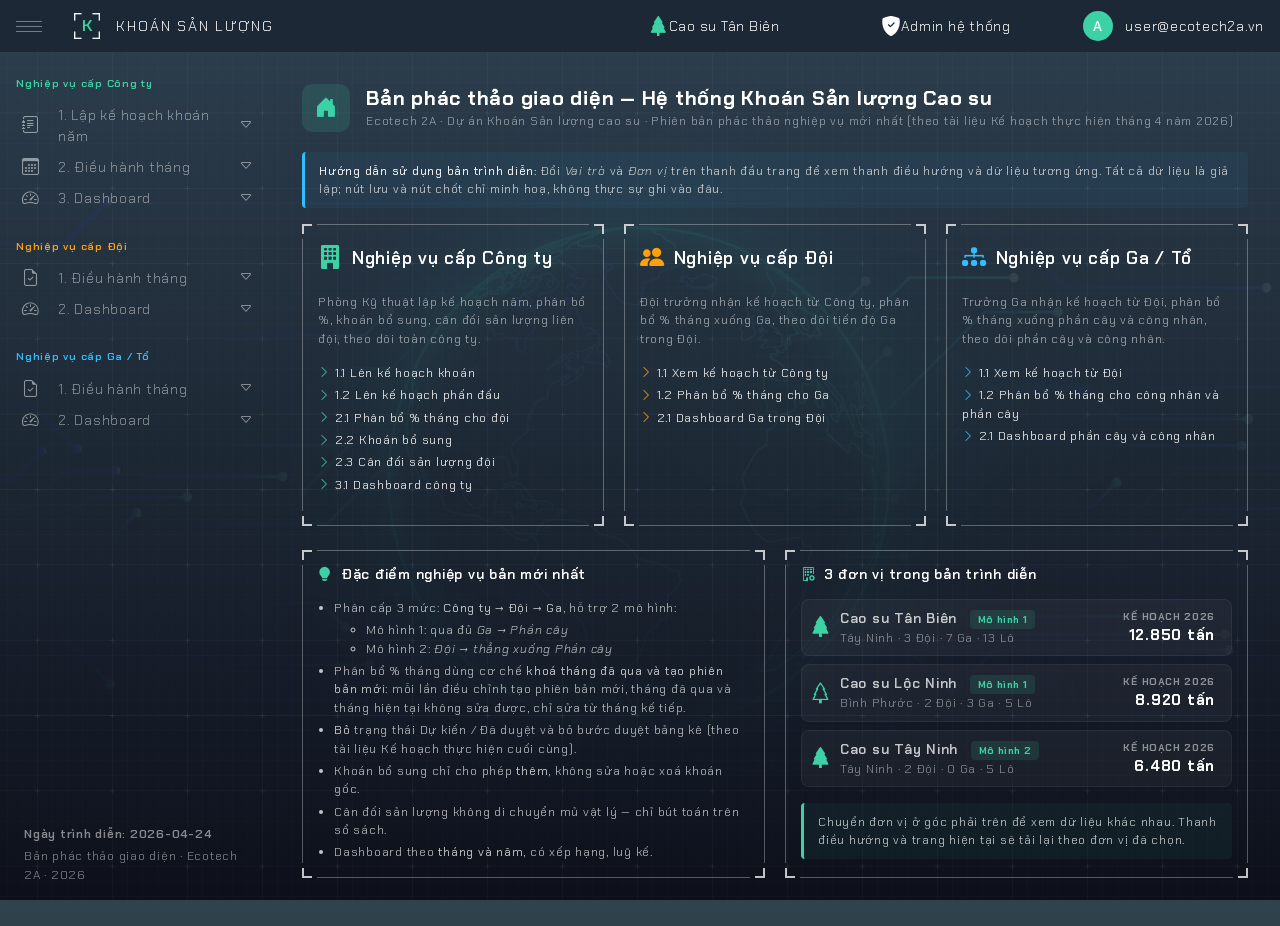
==== commit b4c6a819: "feat/update-feature" ====
--- a/index.html
+++ b/index.html
@@ -39,7 +39,7 @@
 								<li class="mb-1"><a href="cty-2-1-phan-bo-thang.html" class="text-decoration-none text-inverse"><i class="bi bi-chevron-right me-1 text-theme"></i>2.1 Phân bổ % tháng cho đội</a></li>
 								<li class="mb-1"><a href="cty-2-2-khoan-bo-sung.html" class="text-decoration-none text-inverse"><i class="bi bi-chevron-right me-1 text-theme"></i>2.2 Khoán bổ sung</a></li>
 								<li class="mb-1"><a href="cty-2-3-can-doi-san-luong.html" class="text-decoration-none text-inverse"><i class="bi bi-chevron-right me-1 text-theme"></i>2.3 Cân đối sản lượng đội</a></li>
-								<li class="mb-1"><a href="cty-3-1-dashboard.html" class="text-decoration-none text-inverse"><i class="bi bi-chevron-right me-1 text-theme"></i>3.1 Bảng điều khiển công ty</a></li>
+								<li class="mb-1"><a href="cty-3-1-dashboard.html" class="text-decoration-none text-inverse"><i class="bi bi-chevron-right me-1 text-theme"></i>3.1 Dashboard công ty</a></li>
 							</ul>
 						</div>
 						<div class="card-arrow">
@@ -60,7 +60,7 @@
 							<ul class="list-unstyled small mb-3">
 								<li class="mb-1"><a href="doi-1-1-xem-kh.html" class="text-decoration-none text-inverse"><i class="bi bi-chevron-right me-1 text-warning"></i>1.1 Xem kế hoạch từ Công ty</a></li>
 								<li class="mb-1"><a href="doi-1-2-phan-bo-thang.html" class="text-decoration-none text-inverse"><i class="bi bi-chevron-right me-1 text-warning"></i>1.2 Phân bổ % tháng cho Ga</a></li>
-								<li class="mb-1"><a href="doi-2-1-dashboard.html" class="text-decoration-none text-inverse"><i class="bi bi-chevron-right me-1 text-warning"></i>2.1 Bảng điều khiển Ga trong Đội</a></li>
+								<li class="mb-1"><a href="doi-2-1-dashboard.html" class="text-decoration-none text-inverse"><i class="bi bi-chevron-right me-1 text-warning"></i>2.1 Dashboard Ga trong Đội</a></li>
 							</ul>
 						</div>
 						<div class="card-arrow">
@@ -81,7 +81,7 @@
 							<ul class="list-unstyled small mb-3">
 								<li class="mb-1"><a href="ga-1-1-xem-kh.html" class="text-decoration-none text-inverse"><i class="bi bi-chevron-right me-1 text-info"></i>1.1 Xem kế hoạch từ Đội</a></li>
 								<li class="mb-1"><a href="ga-1-2-phan-bo-thang.html" class="text-decoration-none text-inverse"><i class="bi bi-chevron-right me-1 text-info"></i>1.2 Phân bổ % tháng cho công nhân và phần cây</a></li>
-								<li class="mb-1"><a href="ga-2-1-dashboard.html" class="text-decoration-none text-inverse"><i class="bi bi-chevron-right me-1 text-info"></i>2.1 Bảng điều khiển phần cây và công nhân</a></li>
+								<li class="mb-1"><a href="ga-2-1-dashboard.html" class="text-decoration-none text-inverse"><i class="bi bi-chevron-right me-1 text-info"></i>2.1 Dashboard phần cây và công nhân</a></li>
 							</ul>
 						</div>
 						<div class="card-arrow">
@@ -108,7 +108,7 @@
 								<li class="mt-1"><strong>Bỏ</strong> trạng thái Dự kiến / Đã duyệt và bỏ bước duyệt bảng kê (theo tài liệu Kế hoạch thực hiện cuối cùng).</li>
 								<li class="mt-1">Khoán bổ sung chỉ cho phép <strong>thêm</strong>, không sửa hoặc xoá khoán gốc.</li>
 								<li class="mt-1">Cân đối sản lượng không di chuyển mủ vật lý — chỉ bút toán trên sổ sách.</li>
-								<li class="mt-1">Bảng điều khiển theo <strong>tháng và năm</strong>, có xếp hạng, luỹ kế.</li>
+								<li class="mt-1">Dashboard theo <strong>tháng và năm</strong>, có xếp hạng, luỹ kế.</li>
 							</ul>
 						</div>
 						<div class="card-arrow">
